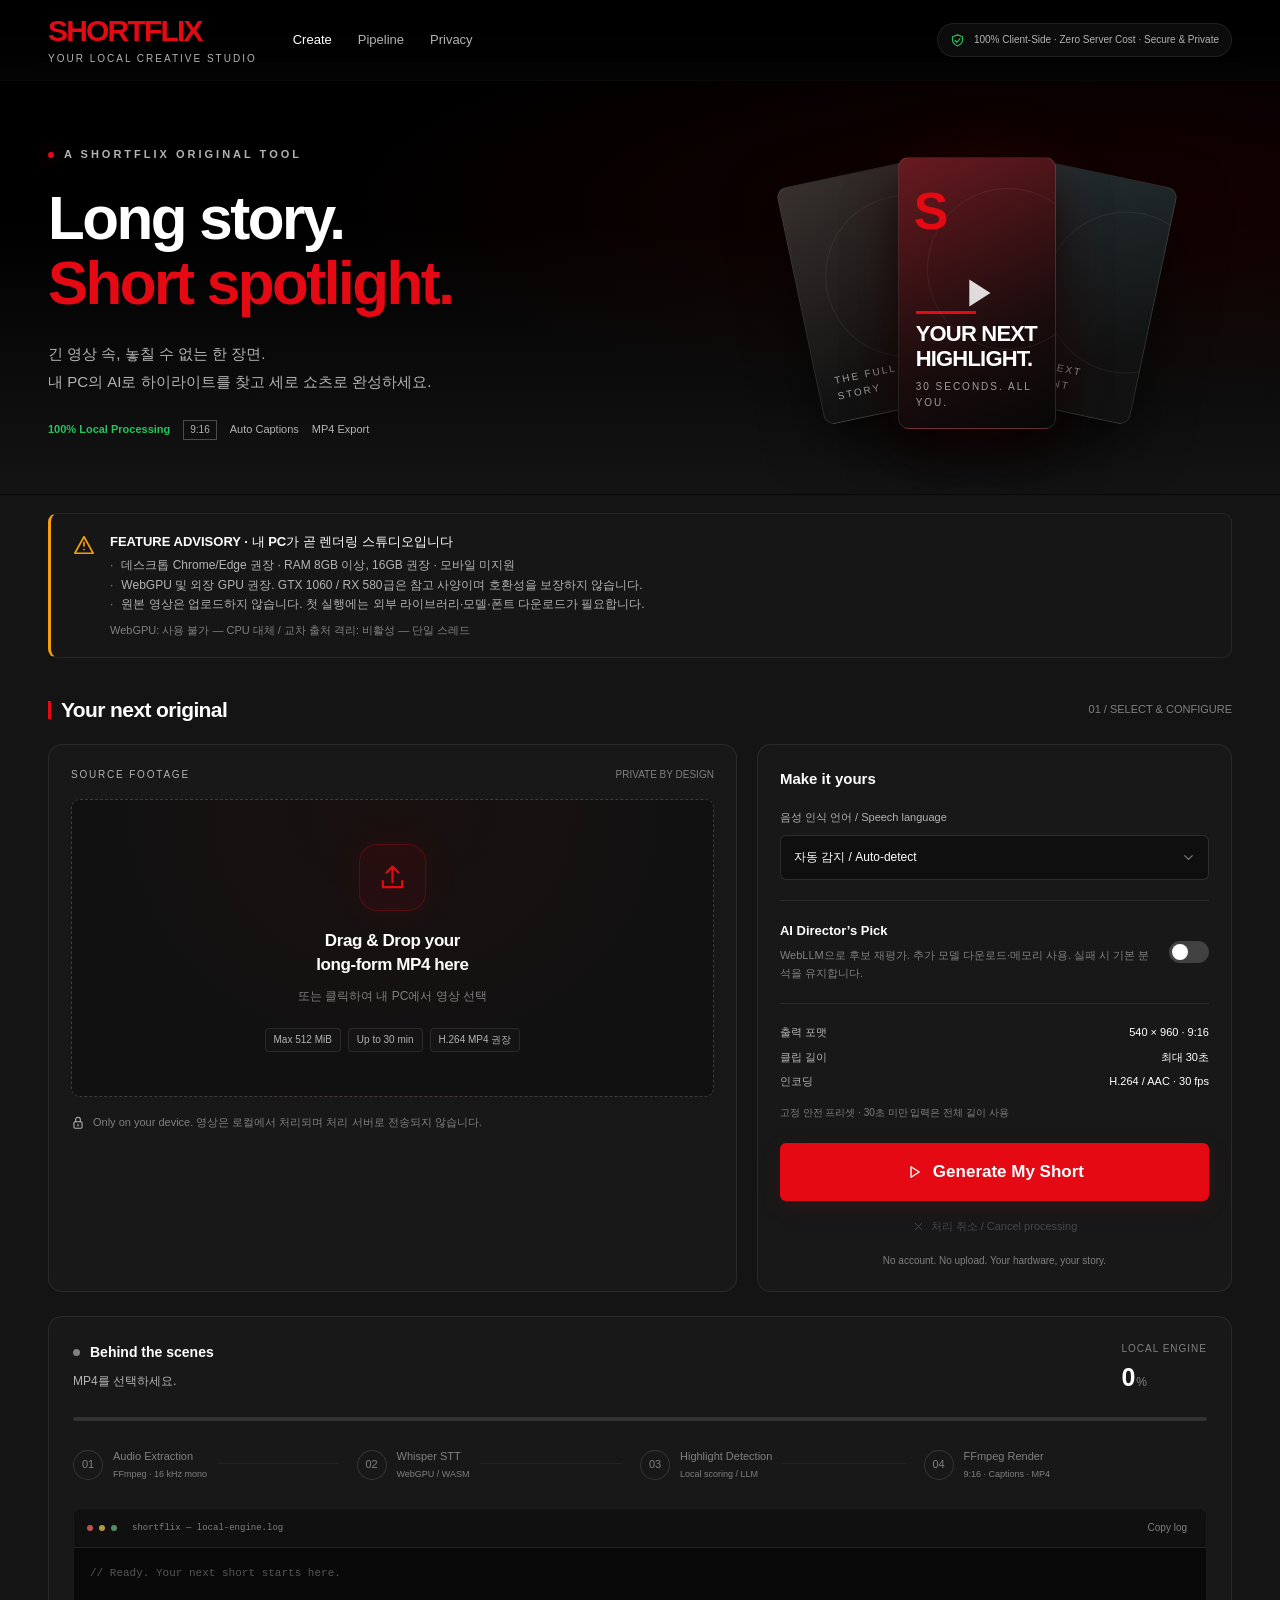
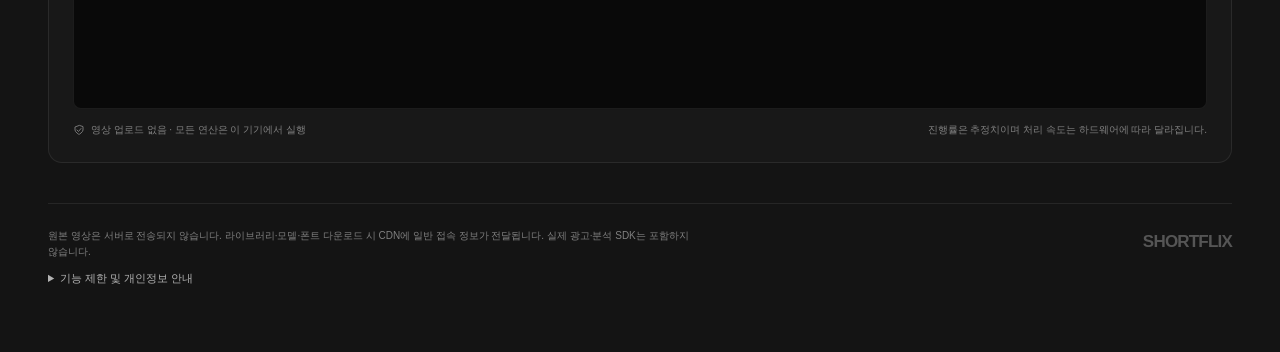
==== index.html @ ef882b81 "Add files via upload" ====
<!doctype html>
<html lang="ko"><head><meta charset="utf-8"><meta name="viewport" content="width=device-width,initial-scale=1"><meta name="theme-color" content="#000000"><meta name="description" content="내 PC에서 만드는 세로 AI 하이라이트. 로컬 음성 인식, 자동 자막, 9:16 MP4 출력."><title>SHORTFLIX — Your Local Creative Studio</title>
<style>/* SHORTFLIX cinematic presentation. No external CSS, fonts or image requests. */
:root{color-scheme:dark;--black:#000;--bg:#141414;--surface:#181818;--hover:#252525;--red:#e50914;--red-hover:#b80710;--text:#fff;--body:#e5e5e5;--muted:#b3b3b3;--quiet:#808080;--line:#ffffff14;--green:#22c55e;--amber:#f59e0b;--error:#ef4444;--radius:14px;font-family:Inter,"SF Pro Display",-apple-system,BlinkMacSystemFont,"Segoe UI",Roboto,sans-serif;font-synthesis:none}
*{box-sizing:border-box}html{scroll-behavior:smooth;scroll-padding-top:100px}body{margin:0;background:var(--bg);color:var(--body);line-height:1.6}button,input,select{font:inherit}button,a,label,input,select{-webkit-tap-highlight-color:transparent}button,a{touch-action:manipulation}a{color:inherit;text-decoration:none}button{cursor:pointer}button:disabled{cursor:not-allowed;opacity:.42}button:disabled:hover{transform:none;box-shadow:none}::selection{background:#e5091460;color:#fff}:focus-visible{outline:3px solid var(--red);outline-offset:5px}svg{width:22px;height:22px;flex-shrink:0;fill:none;stroke:currentColor;stroke-width:1.8;stroke-linecap:round;stroke-linejoin:round}.sr-only{position:absolute!important;width:1px;height:1px;padding:0;margin:-1px;overflow:hidden;clip:rect(0,0,0,0);white-space:nowrap;border:0}.hidden{display:none!important}
.shell{width:min(1440px,calc(100% - 96px));margin:auto}.topbar{position:sticky;top:0;z-index:20;background:linear-gradient(180deg,#000f,#000e 65%,#000b);border-bottom:1px solid #ffffff09;backdrop-filter:blur(18px)}.nav{min-height:80px;display:flex;align-items:center;gap:36px}.brand{font-size:30px;font-weight:950;letter-spacing:-1.8px;color:var(--red);line-height:1}.brand small{font-size:10px;color:var(--muted);letter-spacing:2px;display:block;margin-top:8px;font-weight:500}.navlinks{display:flex;gap:26px;font-size:13px;color:var(--muted)}.navlinks a:hover{color:#fff}.navlinks .active-link{color:#fff}.trust{margin-left:auto;display:flex;align-items:center;gap:9px;border:1px solid var(--line);border-radius:999px;padding:8px 12px;font-size:10px;color:var(--muted);background:#18181888}.trust svg{width:15px;height:15px;color:var(--green)}
.hero{position:relative;overflow:hidden;background:#000;isolation:isolate;border-bottom:1px solid #ffffff08}.hero::before{content:"";position:absolute;inset:0;z-index:-2;background:radial-gradient(ellipse at 85% 30%,#e5091419,transparent 50%),linear-gradient(0deg,#141414,#000 65%)}.hero-inner{padding-top:65px;padding-bottom:54px;display:grid;grid-template-columns:1.25fr 1fr;align-items:center;gap:35px}.eyebrow{font-size:11px;font-weight:750;letter-spacing:3px;text-transform:uppercase;color:var(--muted);display:flex;align-items:center;gap:10px}.live-dot{width:6px;height:6px;border-radius:50%;background:var(--red);box-shadow:0 0 15px #e5091480}.hero h1{font-size:clamp(42px,4.7vw,70px);letter-spacing:-2.5px;font-weight:900;line-height:1.08;color:#fff;margin:23px 0}.hero h1 span{color:var(--red)}.hero-copy{font-size:15px;max-width:520px;color:var(--muted);line-height:1.9}.hero-meta{display:flex;gap:13px;flex-wrap:wrap;align-items:center;margin-top:23px;font-size:11px;color:var(--muted)}.match{color:var(--green);font-weight:700}.meta-outline{border:1px solid #ffffff40;padding:1px 6px;font-size:10px}.hero-art{height:280px;position:relative;display:grid;place-items:center;pointer-events:none;user-select:none}.poster{width:140px;height:242px;border:1px solid #ffffff1a;border-radius:11px;background:linear-gradient(150deg,#353535,#171717 55%,#070707);position:absolute;box-shadow:0 20px 55px #0009;overflow:hidden;display:flex;align-items:flex-end;padding:17px;font-size:10px;color:#fff9;letter-spacing:2px}.poster::before{content:"";position:absolute;width:160px;height:160px;border:1px solid #ffffff10;border-radius:50%;left:28px;top:30px}.poster.left{transform:translateX(-108px) rotate(-12deg);background:linear-gradient(155deg,#37302e,#121212 75%)}.poster.right{transform:translateX(108px) rotate(12deg);background:linear-gradient(155deg,#232d30,#121212 75%)}.poster.center{width:158px;height:272px;z-index:1;background:linear-gradient(155deg,#681a20,#1b0c0d 65%,#070707);display:grid;align-content:end;gap:8px;box-shadow:0 0 70px #e5091418,0 30px 50px #000c}.poster.center .number{position:absolute;top:12px;left:15px;color:var(--red);font-size:52px;font-weight:900;letter-spacing:-4px}.poster.center strong{font-size:22px;line-height:1.1;letter-spacing:-.8px;color:white}.poster.center .bar{height:3px;width:60px;background:var(--red)}.poster-play{position:absolute;inset:0;display:grid;place-items:center}.poster-play svg{width:46px;height:46px;fill:#ffffffd9;stroke:none}
main{padding-bottom:64px}.advisory{margin:18px 0 35px;display:flex;align-items:flex-start;gap:15px;padding:18px 22px;border:1px solid var(--line);border-left:3px solid var(--amber);border-radius:9px;background:#181818c9}.advisory>svg{color:var(--amber);margin-top:2px}.advisory h2{font-size:13px;color:#fff;margin:0 0 4px}.advisory ul{padding:0;margin:0;list-style:none;font-size:12px;color:var(--muted)}.advisory li::before{content:"·";margin-right:8px;color:var(--quiet)}#capability{font-size:11px;margin:8px 0 0;color:var(--quiet)}.section-head{display:flex;justify-content:space-between;align-items:center;gap:15px;margin:30px 0 17px}.section-head h2{margin:0;color:#fff;font-size:21px;letter-spacing:-.6px}.section-head .meta{color:var(--quiet);font-size:11px}.red-rule{width:3px;height:18px;display:inline-block;background:var(--red);vertical-align:-2px;margin-right:10px}.workspace{display:grid;grid-template-columns:minmax(0,1.45fr) minmax(320px,1fr);gap:20px}.panel{background:var(--surface);border:1px solid var(--line);border-radius:var(--radius);min-width:0}.upload-panel{padding:22px}.panel-label{display:flex;justify-content:space-between;gap:10px;align-items:center;color:var(--muted);font-size:10px;letter-spacing:1.8px;text-transform:uppercase;margin-bottom:16px}.panel-label span:last-child{letter-spacing:0;color:var(--quiet)}.dropzone{position:relative;min-height:298px;border:1px dashed #ffffff30;border-radius:9px;display:flex;align-items:center;justify-content:center;flex-direction:column;text-align:center;gap:10px;padding:28px 20px;background:radial-gradient(ellipse at 50% 5%,#e509140b,transparent 70%),#111;transition:background .2s,border-color .2s,box-shadow .2s;overflow:hidden;cursor:pointer}.dropzone:hover,.dropzone.dragging{border-color:var(--red);background:#201214;box-shadow:inset 0 0 40px #e5091409}.dropzone:focus-within{outline:3px solid var(--red);outline-offset:4px}.dropzone.busy{opacity:.55;cursor:wait}.dropzone input{position:absolute;width:100%;height:100%;inset:0;opacity:0;cursor:pointer;z-index:2}.dropzone input:disabled{cursor:wait}.upload-icon{width:67px;height:67px;border-radius:18px;border:1px solid #e5091440;background:#e5091412;color:var(--red);display:grid;place-items:center;box-shadow:0 0 35px #e5091415;margin-bottom:8px}.upload-icon svg{width:29px;height:29px}.dropzone strong{font-size:17px;letter-spacing:-.4px;color:#fff;line-height:1.4;max-width:340px}.dropzone .help{font-size:12px;color:var(--quiet)}.chips{display:flex;justify-content:center;gap:7px;flex-wrap:wrap;margin-top:12px}.chip{font-size:10px;border:1px solid #ffffff16;color:var(--muted);background:#ffffff04;border-radius:4px;padding:4px 8px;line-height:1.4}.file-summary{display:flex;gap:12px;align-items:center;padding:15px 3px 0}.file-icon{width:33px;height:38px;background:#252525;display:grid;place-items:center;border-radius:5px;color:var(--muted)}.file-summary .file-name{color:#fff;font-size:12px;overflow-wrap:anywhere;word-break:break-word}.file-summary .file-size{font-size:10px;color:var(--quiet)}.file-summary .selected-tag{margin-left:auto;color:var(--green);font-size:10px;flex-shrink:0}.local-note{display:flex;gap:8px;font-size:11px;color:var(--quiet);align-items:flex-start;margin:17px 0 0}.local-note svg{width:14px;height:14px;margin-top:2px;color:var(--muted)}.settings{padding:22px;display:flex;flex-direction:column}.settings h3{font-size:15px;color:#fff;margin:0 0 18px}.field-label{font-size:11px;color:var(--muted);display:block;margin-bottom:8px}.select-wrap{position:relative}.select-wrap svg{position:absolute;right:13px;top:15px;width:15px;height:15px;pointer-events:none;color:var(--quiet)}select{appearance:none;background:#0f0f0f;color:#fff;border:1px solid #ffffff20;border-radius:6px;width:100%;padding:12px 36px 12px 13px;font-size:12px;outline-offset:2px}.divider{height:1px;background:var(--line);margin:20px 0}.toggle-row{display:flex;gap:16px;align-items:center;cursor:pointer}.toggle-copy{flex:1}.toggle-copy strong{display:block;font-size:13px;color:#fff;font-weight:600}.toggle-copy small{display:block;color:var(--quiet);font-size:11px;margin-top:4px;line-height:1.7}.switch{position:relative;flex-shrink:0;width:40px;height:22px}.switch input{position:absolute;inset:0;opacity:0;width:100%;height:100%;margin:0;z-index:1;cursor:pointer}.switch-track{display:block;width:40px;height:22px;border-radius:22px;background:#414141;transition:background .2s}.switch-track::after{content:"";width:16px;height:16px;border-radius:50%;position:absolute;left:3px;top:3px;background:#fff;transition:transform .2s}.switch input:checked+.switch-track{background:var(--red)}.switch input:checked+.switch-track::after{transform:translateX(18px)}.switch input:focus-visible+.switch-track{outline:3px solid var(--red);outline-offset:4px}.switch input:disabled+.switch-track{opacity:.4}.output-spec{display:flex;justify-content:space-between;gap:10px;font-size:11px;color:var(--muted);margin:0 0 7px}.output-spec strong{color:#fff;font-size:11px;font-weight:500}.fixed-note{font-size:10px;color:var(--quiet);margin-top:7px}.settings-actions{margin-top:auto;padding-top:22px}.btn{display:inline-flex;align-items:center;justify-content:center;gap:10px;border:1px solid transparent;border-radius:6px;padding:12px 19px;font-size:13px;font-weight:650;line-height:1.4;transition:background .2s,transform .2s,box-shadow .2s;color:#fff}.btn svg{width:18px;height:18px}.btn-primary{background:var(--red);box-shadow:0 6px 25px #e509141a}.btn-primary:hover:not(:disabled){background:var(--red-hover);box-shadow:0 8px 30px #e509142b;transform:translateY(-1px)}.btn-large{width:100%;font-size:17px;padding:16px 20px}.btn-secondary{background:#ffffff0b;border-color:#ffffff20}.btn-secondary:hover:not(:disabled){background:var(--hover)}.cancel-line{margin-top:10px;width:100%;background:transparent;border:0;color:var(--muted);font-size:11px;padding:7px;display:flex;align-items:center;justify-content:center;gap:6px}.cancel-line svg{width:13px;height:13px}.cancel-line:hover:not(:disabled){color:#fff}.cancel-line:disabled{opacity:.3}.privacy-mini{text-align:center;font-size:10px;color:var(--quiet);margin:11px 0 0}
.processing-panel{margin-top:24px;padding:24px}.status-top{display:flex;align-items:flex-start;justify-content:space-between;gap:20px}.status-header{display:flex;align-items:center;gap:10px}.status-beacon{width:7px;height:7px;border-radius:50%;background:var(--quiet)}.processing-panel.is-working .status-beacon{background:var(--red);animation:breathe 1.8s infinite}.processing-panel.is-success .status-beacon{background:var(--green)}.processing-panel.is-error .status-beacon{background:var(--error)}.status-header h2{font-size:14px;margin:0;color:white}.engine-label{font-size:10px;color:var(--quiet);letter-spacing:1px}.status-copy{font-size:12px;color:var(--muted);margin:8px 0 0;overflow-wrap:anywhere}.is-error .status-copy{color:#fca5a5}.is-success .status-copy{color:#86efac}.percentage{font-size:25px;letter-spacing:-1px;font-weight:700;color:#fff;font-variant-numeric:tabular-nums}.percentage small{font-size:12px;color:var(--quiet);font-weight:400;margin-left:2px}progress{appearance:none;-webkit-appearance:none;border:0;width:100%;height:4px;display:block;background:#333;border-radius:10px;overflow:hidden;margin:20px 0 27px;accent-color:var(--red)}progress::-webkit-progress-bar{background:#333}progress::-webkit-progress-value{background:var(--red);transition:width .35s}progress::-moz-progress-bar{background:var(--red)}.is-success progress::-webkit-progress-value{background:var(--green)}.is-success progress::-moz-progress-bar{background:var(--green)}.pipeline{list-style:none;padding:0;margin:0;display:grid;grid-template-columns:repeat(4,1fr);gap:0}.pipeline li{position:relative;display:flex;align-items:center;gap:10px;color:var(--quiet)}.pipeline li:not(:last-child)::after{content:"";position:absolute;left:46px;right:18px;height:1px;top:15px;background:#ffffff0c;z-index:0}.checkpoint{width:30px;height:30px;border-radius:50%;border:1px solid #ffffff20;display:grid;place-items:center;background:#181818;font-size:11px;flex-shrink:0;z-index:1;transition:all .2s}.step-copy{z-index:1;position:relative;background:#181818;padding-right:10px}.step-copy strong{display:block;font-size:11px;font-weight:500}.step-copy small{display:block;font-size:9px;margin-top:1px;color:var(--quiet)}.pipeline li.current{color:#fff}.pipeline li.current .checkpoint{border-color:var(--red);background:var(--red);box-shadow:0 0 18px #e5091440}.pipeline li.done .checkpoint{color:var(--red);border-color:#e5091470}.pipeline li.done .step-copy strong{color:var(--muted)}.terminal{margin-top:27px;border:1px solid var(--line);border-radius:8px;background:#090909;overflow:hidden}.terminal-bar{display:flex;align-items:center;gap:6px;padding:10px 13px;background:#101010;border-bottom:1px solid var(--line)}.terminal-bar i{width:6px;height:6px;border-radius:50%;background:#444}.terminal-bar i:first-child{background:#c35050}.terminal-bar i:nth-child(2){background:#b89848}.terminal-bar i:nth-child(3){background:#548c65}.terminal-bar span{font-size:9px;font-family:monospace;color:var(--quiet);margin-left:9px}.terminal-bar button{background:none;border:0;color:var(--quiet);font-size:10px;margin-left:auto}.terminal-bar button:hover{color:#fff}#log{height:160px;overflow:auto;white-space:pre-wrap;overflow-wrap:anywhere;margin:0;padding:15px 16px;color:#a3a3a3;font:11px/1.9 ui-monospace,SFMono-Regular,Consolas,monospace;scrollbar-width:thin;scrollbar-color:#333 #090909}#log:empty::before{content:"// Ready. Your next short starts here.";color:#555}.progress-foot{display:flex;gap:10px;justify-content:space-between;font-size:10px;color:var(--quiet);margin-top:13px}.progress-foot span:first-child{display:flex;gap:6px;align-items:center}.progress-foot svg{width:12px;height:12px}
.result-panel{margin-top:35px;animation:reveal .45s ease}.result-shell{display:grid;grid-template-columns:minmax(240px,390px) 1fr;gap:0;overflow:hidden}.player-stage{padding:26px;background:radial-gradient(ellipse at center,#2e1719,#070707 80%);display:grid;place-items:center;min-height:420px}.player-frame{aspect-ratio:9/16;height:min(500px,58vh);max-width:100%;border-radius:12px;background:#000;overflow:hidden;border:1px solid #ffffff25;box-shadow:0 20px 55px #000a}.player-frame video{height:100%;width:100%;display:block;object-fit:contain;background:#000}.result-info{padding:40px;display:flex;flex-direction:column;justify-content:center;align-items:flex-start}.ready-pill{display:inline-flex;gap:6px;align-items:center;font-size:10px;color:var(--green);border:1px solid #22c55e30;background:#22c55e0a;border-radius:4px;padding:5px 8px}.ready-pill svg{width:12px;height:12px}.result-info h3{font-size:35px;line-height:1.16;letter-spacing:-1.4px;margin:20px 0 15px;color:#fff}.result-info>p{font-size:12px;color:var(--muted);line-height:1.9}#selection{font-size:11px;color:var(--muted);border-top:1px solid var(--line);border-bottom:1px solid var(--line);padding:15px 0;width:100%;margin:16px 0}.result-chips{display:flex;gap:7px;flex-wrap:wrap}.result-actions{display:flex;gap:10px;flex-wrap:wrap;margin-top:20px}.srt-hint{font-size:10px!important;color:var(--quiet)!important;margin-top:12px}footer{border-top:1px solid var(--line);padding:24px 0 0;margin-top:40px;color:var(--quiet);font-size:10px;display:flex;gap:25px;justify-content:space-between;align-items:flex-start}footer p{margin:0;max-width:650px}footer details{max-width:650px;margin-top:10px}footer summary{cursor:pointer;color:var(--muted);font-size:11px}footer details p{margin:12px 0}.footer-brand{font-size:17px;color:#555;font-weight:850;letter-spacing:-.8px;white-space:nowrap}
#ad{width:min(650px,calc(100vw - 32px));padding:0;background:#141414;color:var(--body);border:1px solid #ffffff24;border-radius:14px;box-shadow:0 35px 110px #000b;max-height:calc(100dvh - 40px);overflow:auto}#ad::backdrop{background:#000d;backdrop-filter:blur(9px)}#ad[open]{animation:reveal .25s ease}.modal-head{padding:22px 26px 16px;display:flex;justify-content:space-between;gap:15px;align-items:center}.modal-kicker{font-size:9px;letter-spacing:1.8px;color:var(--quiet)}.skip{background:#ffffff0a;border:1px solid #ffffff25;border-radius:5px;color:#fff;font-size:11px;padding:8px 12px;display:flex;align-items:center;gap:6px}.skip:hover{background:#333}.skip svg{width:13px;height:13px}.sponsor-stage{margin:0 26px;height:205px;border:1px solid #ffffff14;border-radius:9px;position:relative;overflow:hidden;background:radial-gradient(ellipse at 90% 0%,#e5091426,transparent 65%),linear-gradient(135deg,#272727,#0b0b0b);padding:26px;display:flex;flex-direction:column;justify-content:flex-end}.sponsor-stage::after{content:"";position:absolute;width:220px;height:220px;right:-30px;top:-75px;border:1px solid #e5091430;transform:rotate(35deg);border-radius:25px;pointer-events:none}.sponsor-tag{position:absolute;top:18px;left:23px;font-size:8px;letter-spacing:1.4px;color:var(--muted);border:1px solid #ffffff25;padding:3px 6px}.sponsor-stage h3{font-size:28px;color:#fff;letter-spacing:-1px;line-height:1.2;margin:0 0 8px;z-index:1}.sponsor-stage p{font-size:11px;max-width:380px;margin:0;color:var(--muted);z-index:1}.modal-body{padding:22px 26px 26px}.modal-body h2{font-size:17px;color:#fff;margin:0 0 7px}#modalStatus{font-size:12px;color:var(--muted);overflow-wrap:anywhere}.countdown-row{display:flex;justify-content:space-between;gap:14px;font-size:10px;color:var(--quiet);margin-top:22px}.countdown-track{height:3px;background:#333;border-radius:3px;overflow:hidden;margin:8px 0 16px}.countdown-fill{height:100%;width:0;background:var(--red);transition:width .15s linear}.modal-info{font-size:10px;color:var(--quiet);line-height:1.8;margin:10px 0 19px}.modal-actions{display:flex;justify-content:space-between;align-items:center;gap:12px}.modal-actions span{font-size:10px;color:var(--quiet)}.modal-actions button{font-size:11px;padding:8px 12px}.toast{position:fixed;bottom:25px;left:50%;transform:translateX(-50%);background:#252525;border:1px solid #ffffff25;padding:12px 20px;border-radius:8px;max-width:90vw;font-size:12px;color:#fff;z-index:100;box-shadow:0 12px 30px #0008}.upload-warning{font-size:11px;color:var(--amber);min-height:0;margin:8px 0 0}.upload-warning:empty{display:none}
@keyframes breathe{50%{box-shadow:0 0 0 5px #e5091418}}@keyframes reveal{from{opacity:0;transform:translateY(10px)}to{opacity:1;transform:translateY(0)}}
@media(min-width:1600px){.hero-inner{padding-top:80px;padding-bottom:70px}.hero-art{height:310px}}
@media(max-width:1100px){.shell{width:calc(100% - 48px)}.trust{font-size:9px;padding:7px 9px}.nav{gap:25px}.hero h1{font-size:48px}.hero-art{transform:scale(.88)}.workspace{grid-template-columns:minmax(0,1.2fr) minmax(290px,1fr)}.step-copy small{display:none}.pipeline li:not(:last-child)::after{right:10px}.result-info{padding:28px}}
@media(max-width:800px){.shell{width:calc(100% - 36px)}.nav{min-height:70px}.brand{font-size:25px}.navlinks{display:none}.trust{max-width:235px;font-size:8px}.hero-inner{grid-template-columns:1fr .65fr;padding-top:40px;padding-bottom:35px;gap:0}.hero h1{font-size:40px;letter-spacing:-1.8px}.hero-art{transform:scale(.62);transform-origin:center;height:235px}.hero-copy{font-size:12px}.workspace{grid-template-columns:1fr}.dropzone{min-height:245px}.settings-actions{padding-top:15px}.settings{padding:22px}.pipeline li{flex-direction:column;align-items:flex-start;gap:8px}.pipeline li:not(:last-child)::after{left:40px;right:8px}.step-copy{padding-right:4px}.step-copy strong{font-size:10px}.result-shell{grid-template-columns:1fr 1.1fr}.player-stage{padding:20px;min-height:300px}.player-frame{height:auto;width:100%}.result-info h3{font-size:27px}.result-actions{flex-direction:column;width:100%}.result-actions .btn{width:100%}.section-head .meta{font-size:9px}}
@media(max-width:560px){.trust{display:none}.hero-inner{display:block;padding-top:36px}.hero h1{font-size:43px}.hero-art{display:none}.hero-copy{max-width:380px}.advisory{padding:15px;margin-bottom:24px}.advisory ul{font-size:11px}.section-head h2{font-size:18px}.section-head .meta{display:none}.processing-panel{padding:18px}.pipeline{gap:6px}.step-copy strong{font-size:9px}.checkpoint{width:27px;height:27px}.pipeline li:not(:last-child)::after{top:13px;left:32px}.progress-foot{flex-direction:column;gap:4px}.result-shell{grid-template-columns:1fr}.player-stage{padding:24px}.player-frame{height:min(500px,65vh);width:auto;max-width:100%}.result-info{padding:25px}.result-info h3{font-size:30px}footer{flex-direction:column;gap:15px}.modal-head{padding:17px}.sponsor-stage{margin:0 17px;padding:22px;height:185px}.sponsor-stage h3{font-size:23px}.modal-body{padding:20px 17px}.modal-actions{align-items:flex-start}.modal-actions span{max-width:180px}}
@media(prefers-reduced-motion:reduce){html{scroll-behavior:auto}*,*::before,*::after{animation:none!important;transition:none!important}}
</style></head><body><a class="sr-only" href="#studio">Skip to studio</a>
<header class="topbar"><div class="shell nav"><a class="brand" href="#" aria-label="SHORTFLIX 홈">SHORTFLIX<small>YOUR LOCAL CREATIVE STUDIO</small></a><nav class="navlinks" aria-label="주 메뉴"><a class="active-link" href="#studio">Create</a><a href="#processing">Pipeline</a><a href="#privacy">Privacy</a></nav><div class="trust"><svg viewBox="0 0 24 24" aria-hidden="true"><path d="M12 3 4 6v6c0 4 8 9 8 9s8-5 8-9V6z"/><path d="m8 12 3 3 5-6"/></svg><span>100% Client-Side · Zero Server Cost · Secure &amp; Private</span></div></div></header>
<div class="hero"><div class="shell hero-inner"><div><div class="eyebrow"><span class="live-dot"></span> A SHORTFLIX ORIGINAL TOOL</div><h1>Long story.<br><span>Short spotlight.</span></h1><p class="hero-copy">긴 영상 속, 놓칠 수 없는 한 장면.<br>내 PC의 AI로 하이라이트를 찾고 세로 쇼츠로 완성하세요.</p><div class="hero-meta"><span class="match">100% Local Processing</span><span class="meta-outline">9:16</span><span>Auto Captions</span><span>MP4 Export</span></div></div><div class="hero-art" aria-hidden="true"><div class="poster left">THE FULL STORY</div><div class="poster right">THE NEXT MOMENT</div><div class="poster center"><span class="number">S</span><div class="poster-play"><svg viewBox="0 0 24 24" aria-hidden="true"><path d="m8 5 11 7-11 7z"/></svg></div><div class="bar"></div><strong>YOUR NEXT<br>HIGHLIGHT.</strong><span>30 SECONDS. ALL YOU.</span></div></div></div></div>
<main class="shell"><aside class="advisory" aria-labelledby="advisoryTitle"><svg viewBox="0 0 24 24" aria-hidden="true"><path d="m12 3 10 18H2zM12 9v4m0 4h.01"/></svg><div><h2 id="advisoryTitle">FEATURE ADVISORY · 내 PC가 곧 렌더링 스튜디오입니다</h2><ul><li>데스크톱 Chrome/Edge 권장 · RAM 8GB 이상, 16GB 권장 · 모바일 미지원</li><li>WebGPU 및 외장 GPU 권장. GTX 1060 / RX 580급은 참고 사양이며 호환성을 보장하지 않습니다.</li><li>원본 영상은 업로드하지 않습니다. 첫 실행에는 외부 라이브러리·모델·폰트 다운로드가 필요합니다.</li></ul><p id="capability">브라우저 기능 확인 중…</p></div></aside>
<section id="studio" aria-labelledby="studioTitle"><div class="section-head"><h2 id="studioTitle"><span class="red-rule"></span>Your next original</h2><span class="meta">01 / SELECT &amp; CONFIGURE</span></div><div class="workspace"><div class="panel upload-panel"><div class="panel-label"><span>Source footage</span><span>PRIVATE BY DESIGN</span></div><label class="dropzone" id="dropzone"><input id="file" type="file" accept=".mp4,video/mp4" aria-label="MP4 영상 선택" aria-describedby="uploadSpecs"><span class="upload-icon"><svg viewBox="0 0 24 24" aria-hidden="true"><path d="M12 16V3m-5 5 5-5 5 5M4 15v5h16v-5"/></svg></span><strong>Drag &amp; Drop your<br>long-form MP4 here</strong><span class="help">또는 클릭하여 내 PC에서 영상 선택</span><span class="chips" id="uploadSpecs"><span class="chip">Max 512 MiB</span><span class="chip">Up to 30 min</span><span class="chip">H.264 MP4 권장</span></span></label><div id="fileSummary" class="file-summary hidden"><span class="file-icon"><svg viewBox="0 0 24 24" aria-hidden="true"><path d="M14 2H5v20h14V7zM14 2v6h5M8 13h8m-8 4h5"/></svg></span><div><div id="fileName" class="file-name"></div><div id="fileSize" class="file-size"></div></div><span class="selected-tag">SELECTED</span></div><p class="upload-warning" id="uploadWarning" role="status"></p><p class="local-note"><svg viewBox="0 0 24 24" aria-hidden="true"><rect x="5" y="10" width="14" height="11" rx="2"/><path d="M8 10V6a4 4 0 0 1 8 0v4M12 14v3"/></svg><span>Only on your device. 영상은 로컬에서 처리되며 처리 서버로 전송되지 않습니다.</span></p></div>
<aside class="panel settings" aria-labelledby="settingsTitle"><h3 id="settingsTitle">Make it yours</h3><label class="field-label" for="language">음성 인식 언어 / Speech language</label><div class="select-wrap"><select id="language"><option value="">자동 감지 / Auto-detect</option><option value="korean">한국어 / Korean</option><option value="english">영어 / English</option><option value="japanese">일본어 / Japanese</option><option value="chinese">중국어 / Chinese</option></select><svg viewBox="0 0 24 24" aria-hidden="true"><path d="m6 9 6 6 6-6"/></svg></div><div class="divider"></div><label class="toggle-row" for="useLLM"><span class="toggle-copy"><strong>AI Director’s Pick</strong><small>WebLLM으로 후보 재평가. 추가 모델 다운로드·메모리 사용. 실패 시 기본 분석을 유지합니다.</small></span><span class="switch"><input id="useLLM" type="checkbox"><span class="switch-track"></span></span></label><div class="divider"></div><div class="output-spec"><span>출력 포맷</span><strong>540 × 960 · 9:16</strong></div><div class="output-spec"><span>클립 길이</span><strong>최대 30초</strong></div><div class="output-spec"><span>인코딩</span><strong>H.264 / AAC · 30 fps</strong></div><div class="fixed-note">고정 안전 프리셋 · 30초 미만 입력은 전체 길이 사용</div><div class="settings-actions"><button id="generate" class="btn btn-primary btn-large" disabled><svg viewBox="0 0 24 24" aria-hidden="true"><path d="m8 5 11 7-11 7z"/></svg>Generate My Short</button><button id="cancel" class="cancel-line" disabled><svg viewBox="0 0 24 24" aria-hidden="true"><path d="m6 6 12 12M6 18 18 6"/></svg>처리 취소 / Cancel processing</button><p class="privacy-mini">No account. No upload. Your hardware, your story.</p></div></aside></div></section>
<section id="processing" class="panel processing-panel" aria-labelledby="pipelineTitle"><div class="status-top"><div><div class="status-header"><span class="status-beacon" aria-hidden="true"></span><h2 id="pipelineTitle">Behind the scenes</h2></div><p id="status" class="status-copy" role="status" aria-live="polite">준비 중</p></div><div><div class="engine-label" id="engineState">LOCAL ENGINE</div><div class="percentage"><span id="progressNumber">0</span><small>%</small></div></div></div><progress id="progress" value="0" max="100" aria-label="전체 처리 진행률"></progress><ol class="pipeline" aria-label="영상 처리 단계"><li data-step="0"><span class="checkpoint">01</span><span class="step-copy"><strong>Audio Extraction</strong><small>FFmpeg · 16 kHz mono</small></span></li><li data-step="1"><span class="checkpoint">02</span><span class="step-copy"><strong>Whisper STT</strong><small>WebGPU / WASM</small></span></li><li data-step="2"><span class="checkpoint">03</span><span class="step-copy"><strong>Highlight Detection</strong><small>Local scoring / LLM</small></span></li><li data-step="3"><span class="checkpoint">04</span><span class="step-copy"><strong>FFmpeg Render</strong><small>9:16 · Captions · MP4</small></span></li></ol><div class="terminal"><div class="terminal-bar"><i></i><i></i><i></i><span>shortflix — local-engine.log</span><button id="copyLog" type="button" aria-label="처리 로그 복사">Copy log</button></div><pre id="log" tabindex="0" aria-label="로컬 처리 로그"></pre></div><div class="progress-foot"><span><svg viewBox="0 0 24 24" aria-hidden="true"><path d="M12 3 4 6v6c0 4 8 9 8 9s8-5 8-9V6z"/><path d="m8 12 3 3 5-6"/></svg>영상 업로드 없음 · 모든 연산은 이 기기에서 실행</span><span>진행률은 추정치이며 처리 속도는 하드웨어에 따라 달라집니다.</span></div></section>
<section id="result" class="result-panel hidden" aria-labelledby="resultTitle"><div class="section-head"><h2 id="resultTitle"><span class="red-rule"></span>Now premiering</h2><span class="meta">YOUR SHORT. READY TO GO.</span></div><div class="panel result-shell"><div class="player-stage"><div class="player-frame"><video id="preview" controls playsinline preload="metadata" aria-label="생성된 세로 쇼츠 미리보기"></video></div></div><div class="result-info"><span class="ready-pill"><svg viewBox="0 0 24 24" aria-hidden="true"><path d="m5 12 4 4L19 6"/></svg>EXPORT COMPLETE</span><h3>Your story.<br>In the spotlight.</h3><div class="result-chips"><span class="chip">9:16 VERTICAL</span><span class="chip">H.264 MP4</span><span class="chip">LOCAL EXPORT</span></div><p id="selection"></p><p id="captionNote"></p><div class="result-actions"><a id="download" class="btn btn-primary" download="shortflix.mp4"><svg viewBox="0 0 24 24" aria-hidden="true"><path d="M12 3v12m-5-5 5 5 5-5M4 16v5h16v-5"/></svg>Download MP4 Clip</a><button id="downloadSrt" class="btn btn-secondary" disabled><svg viewBox="0 0 24 24" aria-hidden="true"><path d="M14 2H5v20h14V7zM14 2v6h5M8 13h8m-8 4h5"/></svg>Download SRT</button></div><p id="srtHint" class="srt-hint">인식된 자막이 있으면 SRT 파일을 함께 받을 수 있습니다.</p></div></div></section>
<footer id="privacy"><div><p>원본 영상은 서버로 전송되지 않습니다. 라이브러리·모델·폰트 다운로드 시 CDN에 일반 접속 정보가 전달됩니다. 실제 광고·분석 SDK는 포함하지 않습니다.</p><details><summary>기능 제한 및 개인정보 안내</summary><p>중앙 크롭 방식으로 가장자리 인물이 잘릴 수 있습니다. 자막은 구간 기반 근사 타이밍이며 게시 전 검토가 필요합니다. 음성 인식 실패 시 음량 기반으로 분석하고 자막 없이 출력할 수 있습니다. 오디오 트랙이 없는 영상은 추출 단계에서 실패합니다. 하드웨어·코덱 호환성과 바이럴 성과는 보장하지 않습니다.</p><p>최대 입력: 512 MiB · 30분 · 3840×2160 상당 픽셀 수. 마운트 미지원 시 메모리 복사 대체 입력은 192 MiB 이하로 제한됩니다.</p><p>브라우저 모델 캐시는 사이트 데이터에서 제거할 수 있습니다. 첫 실행 및 캐시 누락 시 인터넷 연결이 필요합니다. SHORTFLIX는 독립적인 UI 데모이며 Netflix와 관련이 없습니다.</p></details></div><span class="footer-brand">SHORTFLIX</span></footer>
</main>
<dialog id="ad" aria-labelledby="adtitle" aria-describedby="adExplanation"><div class="modal-head"><span class="modal-kicker">ADVERTISEMENT SIMULATION / SPONSORED BREAK</span><button id="closeAd" class="skip" aria-label="광고 시뮬레이션 닫기, 처리 계속">Close / Skip <svg viewBox="0 0 24 24" aria-hidden="true"><path d="m6 6 12 12M6 18 18 6"/></svg></button></div><div class="sponsor-stage"><span class="sponsor-tag">FICTIONAL SHOWCASE · NO REAL ADVERTISER</span><h3 id="sponsorTitle">Big stories.<br>Small screen.</h3><p id="sponsorCopy">나만의 장면을 발견하세요. 실제 광고나 외부 스폰서 연결이 없는 데모 카드입니다.</p></div><div class="modal-body"><h2 id="adtitle">Your next highlight is in production.</h2><p id="modalStatus">준비 중…</p><div class="countdown-row"><span>쇼케이스 애니메이션 · 변환 진행률과 무관</span><span id="countdownLabel">12s</span></div><div class="countdown-track" role="progressbar" aria-label="광고 시뮬레이션 애니메이션" aria-valuemin="0" aria-valuemax="12" aria-valuenow="0" id="showcaseProgress"><div id="countdownFill" class="countdown-fill"></div></div><p id="adExplanation" class="modal-info">광고 시뮬레이션입니다. 광고 요청·추적·클릭 보상은 없습니다. 지금 닫아도 영상 처리는 계속되며, 카운트다운 완료를 기다릴 필요가 없습니다.</p><div class="modal-actions"><span>내 PC에서 계속 처리 중입니다.</span><button id="modalCancel" class="btn btn-secondary"><svg viewBox="0 0 24 24" aria-hidden="true"><path d="m6 6 12 12M6 18 18 6"/></svg>Cancel processing</button></div></div></dialog><div id="toast" class="toast hidden" role="status" aria-live="polite"></div>

<script type="module">
/* ===== ORIGINAL PROCESSING ENGINE — PRESERVED ===== */
// All application logic lives in this HTML. No package manager or bundler.
const $=id=>document.getElementById(id);
const BASE=new URL('./',location.href);
const local=path=>new URL(path,BASE).href;
const CONFIG={maxBytes:512*1024**2,maxSeconds:1800,maxPixels:3840*2160,
 font:'https://raw.githubusercontent.com/notofonts/noto-cjk/main/Sans/OTF/Korean/NotoSansCJKkr-Regular.otf'};
let active=null,outputURL=null,gpu=false;
function log(text){$('log').textContent=($('log').textContent+'\n'+new Date().toLocaleTimeString()+' '+text).split('\n').slice(-180).join('\n');$('log').scrollTop=$('log').scrollHeight;}
function status(text,n){$('status').textContent=text;$('modalStatus').textContent=text;if(n!=null)$('progress').value=n;}
function check(job){if(job.cancelled)throw new DOMException('취소됨','AbortError');}
// Every async operation can be rejected by cancellation; dead workers never block cleanup.
function bounded(job,promise,ms,label,stop=()=>{}){
 return new Promise((resolve,reject)=>{
  let done=false;
  const finish=(fn,v)=>{if(done)return;done=true;clearTimeout(timer);job.aborters.delete(abort);fn(v);};
  const abort=()=>{try{stop();}finally{finish(reject,new DOMException('취소됨','AbortError'));}};
  const timer=setTimeout(()=>{try{stop();}finally{finish(reject,Error(label+' 시간 초과'));}},ms);
  job.aborters.add(abort);promise.then(v=>finish(resolve,v),e=>finish(reject,e));if(job.cancelled)abort();
 });
}
async function fetchBytes(job,url){
 const controller=new AbortController(),abort=()=>controller.abort();job.aborters.add(abort);
 const timer=setTimeout(abort,180000);
 try{check(job);const r=await fetch(url,{mode:'cors',signal:controller.signal});if(!r.ok)throw Error('다운로드 HTTP '+r.status+': '+url);return new Uint8Array(await r.arrayBuffer());}
 finally{clearTimeout(timer);job.aborters.delete(abort);}
}
class FFBridge{
 constructor(job){
  this.job=job;this.worker=new Worker(local('assets/ffmpeg-worker.js'));this.pending=new Map();this.counter=0;
  this.worker.onmessage=({data:m})=>{
   if(m.event==='log'){job.tail.push(m.data);if(job.tail.length>45)job.tail.shift();return;}
   if(m.event==='progress'){if(job.rendering&&Number.isFinite(m.data))status('4단계: MP4 인코딩 중 (예상 진행률)',75+24*Math.max(0,Math.min(1,m.data)));return;}
   const p=this.pending.get(m.id);if(!p)return;this.pending.delete(m.id);m.error?p.reject(Error(m.error)):p.resolve(m.value);
  };
  this.worker.onerror=e=>this.die(Error(e.message||'FFmpeg 워커 오류'));
 }
 call(op,data={},transfer=[],ms=120000){
  check(this.job);
  if(!this.worker)return Promise.reject(Error('FFmpeg 워커가 종료되었습니다'));
  const id=++this.counter;
  const promise=new Promise((resolve,reject)=>{this.pending.set(id,{resolve,reject});try{this.worker.postMessage({id,op,data},transfer);}catch(e){this.pending.delete(id);reject(e);}});
  return bounded(this.job,promise,ms,'FFmpeg '+op,()=>this.die(Error('FFmpeg 작업 중단')));
 }
 die(error=Error('FFmpeg 종료')){this.worker?.terminate();this.worker=null;for(const p of this.pending.values())p.reject(error);this.pending.clear();}
}
async function loadFF(job){
 const modes=crossOriginIsolated&&typeof SharedArrayBuffer!=='undefined'?['mt','st']:['st'];let last;
 for(const mode of modes){
  check(job);const ff=new FFBridge(job);job.ff=ff;
  const base=`https://cdn.jsdelivr.net/npm/@ffmpeg/core${mode==='mt'?'-mt':''}@0.12.10/dist/umd`;
  try{
   log('FFmpeg 엔진 로딩: '+mode);
   const config={};
   for(const [key,name,type] of [['coreURL','ffmpeg-core.js','text/javascript'],['wasmURL','ffmpeg-core.wasm','application/wasm'],...(mode==='mt'?[['workerURL','ffmpeg-core.worker.js','text/javascript']]:[])]){
    const bytes=await fetchBytes(job,base+'/'+name);check(job);
    const url=URL.createObjectURL(new Blob([bytes],{type}));job.urls.push(url);config[key]=url;
   }
   await ff.call('load',config,[],180000);return ff;
  }catch(e){last=e;ff.die();check(job);log(mode+' 엔진 로딩 실패: '+e.message);}
 }
 throw last;
}
async function exec(job,args,ms=900000){
 const code=await job.ff.call('exec',{args,timeout:ms},[],ms+10000);check(job);
 if(code!==0)throw Error('FFmpeg 종료 코드 '+code+': '+job.tail.slice(-8).join(' | '));
}
async function ai(job,op,data,transfer=[],timeout=1800000){
 const worker=new Worker(local('assets/ai-worker.js'),{type:'module'});job.ai=worker;
 try{
  const promise=new Promise((resolve,reject)=>{
   worker.onerror=e=>reject(Error(e.message||'AI 워커 로딩/실행 오류'));
   worker.onmessage=({data:m})=>{
    if(m.event==='result')resolve(m.data);else if(m.event==='error')reject(Error(m.data));
    else if(m.event==='log')log(m.data);else if(m.event==='progress')status('2단계: 로컬 음성 인식 중',20+40*m.data);
   };
   worker.postMessage({id:1,op,data},transfer);
  });
  return await bounded(job,promise,timeout,'AI 처리',()=>worker.terminate());
 }finally{worker.terminate();if(job.ai===worker)job.ai=null;}
}
async function metadata(file,job){
 const v=document.createElement('video'),url=URL.createObjectURL(file);
 try{
  const p=new Promise((resolve,reject)=>{v.onloadedmetadata=resolve;v.onerror=()=>reject(Error('브라우저가 이 MP4 정보를 읽을 수 없습니다'));});
  v.preload='metadata';v.src=url;await bounded(job,p,30000,'영상 정보 읽기');
  return {duration:v.duration,width:v.videoWidth,height:v.videoHeight};
 }finally{v.removeAttribute('src');v.load();URL.revokeObjectURL(url);}
}
function decodeWav(bytes){
 const d=new DataView(bytes.buffer,bytes.byteOffset,bytes.byteLength);
 const tag=p=>String.fromCharCode(...bytes.subarray(p,p+4));
 if(bytes.length<44||tag(0)!=='RIFF'||tag(8)!=='WAVE')throw Error('올바르지 않은 WAV');
 let format,channels,rate,bits,data;
 for(let p=12;p+8<=bytes.length;){
  const size=d.getUint32(p+4,true),start=p+8;if(start+size>bytes.length)throw Error('잘린 WAV 데이터');
  if(tag(p)==='fmt '){if(size<16)throw Error('WAV 형식 오류');format=d.getUint16(start,true);channels=d.getUint16(start+2,true);rate=d.getUint32(start+4,true);bits=d.getUint16(start+14,true);}
  if(tag(p)==='data')data=[start,size];p=start+size+(size&1);
 }
 if(format!==1||channels!==1||rate!==16000||bits!==16||!data)throw Error('16kHz mono PCM16 WAV가 필요합니다');
 const audio=new Float32Array(Math.floor(data[1]/2));for(let i=0;i<audio.length;i++)audio[i]=d.getInt16(data[0]+i*2,true)/32768;return audio;
}
function rmsSeconds(audio){
 const out=[];for(let p=0;p<audio.length;p+=16000){let sum=0;const end=Math.min(audio.length,p+16000);for(let i=p;i<end;i++)sum+=audio[i]**2;out.push(Math.sqrt(sum/(end-p)));}return out;
}
function rank(transcript,rms,duration){
 const length=Math.min(30,duration),last=Math.max(0,duration-length),starts=new Set([0,last]);
 for(let t=0;t<=last;t+=3)starts.add(t);for(const c of transcript)starts.add(Math.max(0,Math.min(last,c.start-.25)));
 const hook=/why|secret|mistake|never|amazing|because|how|surpris|왜|비밀|실수|절대|놀라|하지만|이유|방법|진짜|중요|충격|秘密|なぜ|为什么/gi;
 const candidates=[...starts].map(start=>{
  const end=start+length,cues=transcript.filter(c=>c.start<end&&c.end>start),text=cues.map(c=>c.text).join(' '),energy=rms.slice(Math.floor(start),Math.ceil(end));
  return {start,end,text,energy:energy.reduce((a,b)=>a+b,0)/Math.max(1,energy.length),peak:Math.max(0,...energy),density:[...text.replace(/\s/g,'')].length/length,hooks:(text.match(hook)||[]).length,coverage:Math.min(1,cues.reduce((a,c)=>a+Math.max(0,Math.min(end,c.end)-Math.max(start,c.start)),0)/length)};
 });
 for(const key of ['energy','peak','density','hooks']){const max=Math.max(.00001,...candidates.map(c=>c[key]));for(const c of candidates)c[key+'N']=c[key]/max;}
 for(const c of candidates)c.score=.25*c.energyN+.15*c.peakN+.25*c.densityN+.25*c.hooksN+.1*c.coverage;
 return candidates.sort((a,b)=>b.score-a.score||a.start-b.start);
}
function stamp(seconds){
 let ms=Math.max(0,Math.round(seconds*1000));const h=Math.floor(ms/3600000);ms%=3600000;const m=Math.floor(ms/60000);ms%=60000;const s=Math.floor(ms/1000);ms%=1000;
 return `${String(h).padStart(2,'0')}:${String(m).padStart(2,'0')}:${String(s).padStart(2,'0')},${String(ms).padStart(3,'0')}`;
}
function makeSrt(transcript,start,end){
 const cues=[];
 for(const c of transcript){
  const a=Math.max(start,c.start)-start,b=Math.min(end,c.end)-start;
  const text=c.text.replace(/[<>\\{}\x00-\x1f]/g,' ').replace(/\s+/g,' ').trim();if(!text||b<=a)continue;
  const chars=Array.from(text),parts=[];while(chars.length)parts.push(chars.splice(0,36).join(''));
  for(let i=0;i<parts.length;i++){const x=a+(b-a)*i/parts.length,y=a+(b-a)*(i+1)/parts.length;if(Math.round(y*1000)>Math.round(x*1000))cues.push({start:x,end:y,text:parts[i]});}
 }
 return cues.sort((a,b)=>a.start-b.start).map((c,i)=>`${i+1}\n${stamp(c.start)} --> ${stamp(c.end)}\n${c.text}\n`).join('\n');
}
function cleanup(job){job.ai?.terminate();job.ff?.die();for(const url of job.urls)URL.revokeObjectURL(url);job.urls=[];}
function clearOutput(){if(outputURL){$('preview').removeAttribute('src');$('preview').load();URL.revokeObjectURL(outputURL);outputURL=null;}$('download').removeAttribute('href');$('result').classList.add('hidden');}
$('closeAd').onclick=()=>$('ad').close();
$('cancel').onclick=$('modalCancel').onclick=()=>{
 if(!active)return;active.cancelled=true;for(const abort of [...active.aborters])abort();active.ai?.terminate();active.ff?.die();status('취소 중…');
};
$('generate').onclick=async()=>{
 if(active)return;const file=$('file').files[0];
 if(!file){status('MP4 파일을 선택하세요.');return;}
 if(!/\.mp4$/i.test(file.name)){status('MP4 파일만 지원합니다.');return;}
 if(file.size>CONFIG.maxBytes){status('512MiB를 초과합니다. 영상을 먼저 잘라주세요.');return;}
 const job={cancelled:false,aborters:new Set(),urls:[],tail:[],ff:null,ai:null,rendering:false};active=job;
 const language=$('language').value,wantLLM=$('useLLM').checked;
 for(const id of ['generate','file','language','useLLM'])$(id).disabled=true;$('cancel').disabled=false;
 clearOutput();$('log').textContent='';$('ad').showModal();
 try{
  status('영상 확인 중…',0);const info=await metadata(file,job);
  if(!Number.isFinite(info.duration)||info.duration<1||info.duration>CONFIG.maxSeconds)throw Error('1초 이상 30분 이하 영상만 지원합니다.');
  if(!info.width||!info.height||info.width*info.height>CONFIG.maxPixels)throw Error('지원 해상도(4K 상당 픽셀 수)를 초과합니다.');
  const ff=await loadFF(job);let input='/input/source.mp4';
  try{await ff.call('mount',{file:new File([file],'source.mp4',{type:'video/mp4'})});}
  catch(e){
   check(job);log('WORKERFS 사용 불가: 작은 파일에 한해 메모리 복사로 전환');
   if(file.size>192*1024**2)throw Error('이 엔진은 큰 파일을 마운트할 수 없습니다. 192MiB 이하로 잘라주세요.');
   input='source.mp4';const bytes=new Uint8Array(await file.arrayBuffer());await ff.call('write',{path:input,bytes},[bytes.buffer]);
  }
  status('1단계: 오디오 추출 중',5);log('오디오를 16kHz mono PCM16 WAV로 추출합니다.');
  await exec(job,['-i',input,'-map','0:a:0','-vn','-ac','1','-ar','16000','-c:a','pcm_s16le','audio.wav']);
  let wav=await ff.call('read',{path:'audio.wav'});let audio=decodeWav(wav);wav=null;await ff.call('unlink',{path:'audio.wav'});
  const rms=rmsSeconds(audio);let transcript=[];
  status('2단계: 음성 인식 모델 준비 중',20);
  try{transcript=await ai(job,'transcribe',{audio,language,gpu},[audio.buffer]);audio=null;log('자막 구간 '+transcript.length+'개 인식 완료');}
  catch(e){check(job);audio=null;log('STT 실패: '+e.message+' — 음량 기반 분석으로 전환. 자막은 생성하지 않습니다.');}
  check(job);status('3단계: 하이라이트 후보 분석',62);
  const candidates=rank(transcript,rms,info.duration);let selected=candidates[0],method=transcript.length?'자막 + 음량 휴리스틱':'음량 전용 휴리스틱';
  if(wantLLM&&gpu&&transcript.length){
   const shortlist=[];for(const c of candidates){if(shortlist.every(x=>Math.abs(x.start-c.start)>=8))shortlist.push(c);if(shortlist.length===8)break;}
   try{const index=await ai(job,'rank',{candidates:shortlist},[],600000);selected=shortlist[index];method='로컬 LLM 후보 평가';}
   catch(e){check(job);log('LLM 실패: '+e.message+' — 휴리스틱 결과 유지');}
  }else if(wantLLM)log('WebGPU 또는 자막이 없어 LLM을 생략합니다.');
  const {start,end}=selected;log(`선택: ${start.toFixed(2)} ~ ${end.toFixed(2)}초 (${method})`);
  const srt=makeSrt(transcript,start,end);let captions=false;
  if(srt){
   try{
    log('한글 지원 자막 폰트 다운로드 중…');const bytes=await fetchBytes(job,CONFIG.font);
    if(bytes.length<1000||bytes.length>25*1024**2)throw Error('폰트 크기 확인 실패');
    await ff.call('mkdir',{path:'/fonts'});await ff.call('write',{path:'/fonts/NotoSansCJKkr-Regular.otf',bytes},[bytes.buffer]);
    const subtitle=new TextEncoder().encode(srt);await ff.call('write',{path:'captions.srt',bytes:subtitle},[subtitle.buffer]);captions=true;
   }catch(e){check(job);log('자막 준비 실패: '+e.message+' — 자막 없는 MP4로 진행');}
  }
  status('4단계: 세로 크롭 + 자막 + 인코딩',75);job.rendering=true;
  const crop='scale=540:960:force_original_aspect_ratio=increase:force_divisible_by=2,crop=540:960,setsar=1';
  const burn="subtitles=filename=captions.srt:fontsdir=/fonts:force_style='FontName=Noto Sans CJK KR,FontSize=20,PrimaryColour=&H00FFFFFF,OutlineColour=&H00000000,BorderStyle=1,Outline=2,Shadow=0,Alignment=2,MarginV=70'";
  const render=withCaptions=>exec(job,['-ss',start.toFixed(3),'-i',input,'-t',(end-start).toFixed(3),'-map','0:v:0','-map','0:a:0?','-sn','-dn','-vf',withCaptions?crop+','+burn:crop,'-r','30','-c:v','libx264','-preset','ultrafast','-crf','25','-pix_fmt','yuv420p','-c:a','aac','-b:a','128k','-ac','2','-movflags','+faststart','-map_metadata','-1','-y','output.mp4'],1800000);
  try{await render(captions);}
  catch(e){check(job);if(captions&&/subtitles|libass|fontconfig|fontsdir/i.test(e.message)){log('자막 필터 오류 — 자막 없이 재시도');captions=false;await render(false);}else throw e;}
  let bytes=await ff.call('read',{path:'output.mp4'});if(!bytes.length)throw Error('출력 파일이 비어 있습니다.');
  const blob=new Blob([bytes],{type:'video/mp4'});bytes=null;check(job);outputURL=URL.createObjectURL(blob);
  $('preview').src=outputURL;$('download').href=outputURL;$('selection').textContent=`${start.toFixed(2)} ~ ${end.toFixed(2)}초 · 540×960 · ${method}`;
  $('captionNote').textContent=captions?'자막 포함. 구간 기반 근사 타이밍이므로 게시 전에 검토하세요.':'자막 없음: STT, 폰트 또는 자막 렌더링을 사용할 수 없었습니다.';
  $('result').classList.remove('hidden');status('완료 — 미리보기와 다운로드 가능',100);
 }catch(e){status(job.cancelled?'취소되었습니다.':'실패: '+e.message,0);log($('status').textContent);}
 finally{cleanup(job);if($('ad').open)$('ad').close();active=null;for(const id of ['generate','file','language','useLLM'])$(id).disabled=false;$('cancel').disabled=true;}
};
(async()=>{
 if(location.protocol==='file:'){status('file:// 실행은 지원하지 않습니다. Cloudflare Pages에 업로드하세요.');return;}
 if(!isSecureContext){status('HTTPS가 필요합니다.');return;}
 const mobile=/Android|iPhone|iPad|iPod/i.test(navigator.userAgent)||(navigator.platform==='MacIntel'&&navigator.maxTouchPoints>1);
 if(mobile){status('모바일 미지원: 데스크톱 Chrome/Edge에서 실행하세요.');return;}
 if(typeof Worker==='undefined'||typeof WebAssembly==='undefined'){status('Web Worker / WebAssembly가 필요합니다.');return;}
 try{gpu=!!(navigator.gpu&&await navigator.gpu.requestAdapter());}catch{}
 $('capability').textContent=`WebGPU: ${gpu?'사용 가능':'사용 불가 — CPU 대체'} / 교차 출처 격리: ${crossOriginIsolated?'활성':'비활성 — 단일 스레드'}`;
 $('generate').disabled=false;status('MP4를 선택하세요.');
})();
window.addEventListener('beforeunload',()=>{if(active){active.ai?.terminate();active.ff?.die();}if(outputURL)URL.revokeObjectURL(outputURL);});

/* ===== END ORIGINAL ENGINE ===== */

/* ===== PRESENTATION-ONLY ADAPTERS =====
   The engine block above is preserved. No worker channel, timeout, FFmpeg argument,
   validation, model configuration or pipeline branch is changed here.
   The SRT binding observes makeSrt's existing return value and returns it unchanged.
*/
(()=>{
 let srtText='',toastTimer=null,showcaseTimer=null,showcaseStart=0;
 const downloadURLs=new Set();
 const steps=[...document.querySelectorAll('[data-step]')];
 function notify(message){
  clearTimeout(toastTimer);$('toast').textContent=message;$('toast').classList.remove('hidden');
  toastTimer=setTimeout(()=>$('toast').classList.add('hidden'),3500);
 }
 function syncSrt(){
  const available=Boolean(srtText)&&!$('result').classList.contains('hidden');
  $('downloadSrt').disabled=!available;
  $('srtHint').textContent=available?'SRT는 선택된 클립 기준 타임스탬프입니다. 게시 전에 내용과 싱크를 확인하세요.':'다운로드 가능한 자막이 없습니다. 음성 인식 결과가 있을 때 활성화됩니다.';
 }
 // Minimal DOM-binding hook: copy the generated text; never regenerate subtitles,
 // mutate transcript arguments, insert an await, or change the engine's return value.
 const originalMakeSrt=makeSrt;
 makeSrt=function(...args){
  const text=Reflect.apply(originalMakeSrt,this,args);
  try{srtText=typeof text==='string'?text:'';syncSrt();}catch{/* UI must never reject the core pipeline. */}
  return text;
 };
 $('downloadSrt').addEventListener('click',()=>{
  if(!srtText||$('result').classList.contains('hidden'))return;
  const url=URL.createObjectURL(new Blob([srtText],{type:'application/x-subrip;charset=utf-8'}));
  downloadURLs.add(url);
  const a=document.createElement('a');a.href=url;a.download='shortflix.srt';document.body.append(a);a.click();a.remove();
  setTimeout(()=>{URL.revokeObjectURL(url);downloadURLs.delete(url);},30000);
 });
 $('generate').addEventListener('click',()=>{
  const file=$('file').files[0];
  if(!active&&file&&/\.mp4$/i.test(file.name)&&file.size<=CONFIG.maxBytes){srtText='';$('downloadSrt').disabled=true;}
 },{capture:true});
 function selectedFile(){
  const file=$('file').files[0];$('fileSummary').classList.toggle('hidden',!file);
  $('fileName').textContent=file?.name||'';
  $('fileSize').textContent=file?`${(file.size/1024**2).toFixed(1)} MiB · LOCAL SOURCE`:'';
  $('uploadWarning').textContent=!file?'':!/\.mp4$/i.test(file.name)?'MP4 파일만 지원합니다.':file.size>CONFIG.maxBytes?'512 MiB 제한을 초과합니다. 영상을 먼저 잘라주세요.':'';
 }
 $('file').addEventListener('change',selectedFile);
 const zone=$('dropzone');let dragDepth=0;
 // The real file input remains keyboard-accessible. Drag/drop only feeds that input.
 for(const type of ['dragenter','dragover','dragleave','drop'])zone.addEventListener(type,event=>{
  event.preventDefault();event.stopPropagation();
  if($('file').disabled){zone.classList.remove('dragging');return;}
  if(type==='dragenter'){dragDepth++;zone.classList.add('dragging');}
  if(type==='dragover'){if(event.dataTransfer)event.dataTransfer.dropEffect='copy';}
  if(type==='dragleave'){dragDepth=Math.max(0,dragDepth-1);if(!dragDepth)zone.classList.remove('dragging');}
  if(type==='drop'){
   dragDepth=0;zone.classList.remove('dragging');
   const files=event.dataTransfer?.files;if(!files?.length)return;
   if(files.length>1){notify('한 번에 MP4 파일 하나만 선택하세요.');return;}
   try{const transfer=new DataTransfer();transfer.items.add(files[0]);$('file').files=transfer.files;$('file').dispatchEvent(new Event('change',{bubbles:true}));}
   catch{notify('이 브라우저에서는 클릭하여 파일을 선택하세요.');}
  }
 });
 // Prevent accidental browser navigation when a file misses the drop-zone.
 window.addEventListener('dragover',e=>{if([...e.dataTransfer?.types||[]].includes('Files'))e.preventDefault();});
 window.addEventListener('drop',e=>{if([...e.dataTransfer?.types||[]].includes('Files'))e.preventDefault();});
 function refreshPipeline(){
  const number=Math.round(Math.max(0,Math.min(100,Number($('progress').value)||0)));
  $('progressNumber').textContent=number;
  const text=$('status').textContent||'',busy=Boolean(active),success=/^완료/.test(text),error=/^실패:/.test(text);
  $('processing').classList.toggle('is-working',busy&&!success&&!error);
  $('processing').classList.toggle('is-success',success);
  $('processing').classList.toggle('is-error',error);
  $('engineState').textContent=success?'EXPORT COMPLETE':error?'ACTION REQUIRED':busy?'ENGINE RUNNING':'LOCAL ENGINE';
  const stage=number>=75?3:number>=62?2:number>=20?1:number>=5?0:-1;
  for(let i=0;i<steps.length;i++){
   const done=success||(busy&&i<stage),current=busy&&!success&&!error&&i===stage;
   steps[i].classList.toggle('done',done);steps[i].classList.toggle('current',current);
   if(current)steps[i].setAttribute('aria-current','step');else steps[i].removeAttribute('aria-current');
   steps[i].querySelector('.checkpoint').textContent=done?'✓':String(i+1).padStart(2,'0');
  }
  zone.classList.toggle('busy',$('file').disabled);
 }
 const pipelineObserver=new MutationObserver(refreshPipeline);
 pipelineObserver.observe($('progress'),{attributes:true,attributeFilter:['value']});
 pipelineObserver.observe($('status'),{childList:true,subtree:true,characterData:true});
 pipelineObserver.observe($('file'),{attributes:true,attributeFilter:['disabled']});
 const resultObserver=new MutationObserver(()=>{
  syncSrt();if(!$('result').classList.contains('hidden'))$('result').scrollIntoView({behavior:matchMedia('(prefers-reduced-motion: reduce)').matches?'auto':'smooth',block:'start'});
 });
 resultObserver.observe($('result'),{attributes:true,attributeFilter:['class']});
 $('copyLog').addEventListener('click',async()=>{
  try{await navigator.clipboard.writeText($('log').textContent||'');notify('처리 로그를 복사했습니다.');}
  catch{notify('로그를 선택한 뒤 직접 복사하세요.');$('log').focus();}
 });
 const sponsors=[
  {title:'Big stories. Small screen.',copy:'나만의 장면을 발견하세요. 실제 광고나 외부 스폰서 연결이 없는 데모 카드입니다.'},
  {title:'Your hardware. Your spotlight.',copy:'영상은 내 PC에서 처리됩니다. 이 카드는 가상의 쇼케이스이며 광고 클릭을 요구하지 않습니다.'},
  {title:'Made local. Ready to share.',copy:'결과를 미리 보고 게시 전에 확인하세요. 언제든 Close / Skip으로 패널을 닫을 수 있습니다.'}
 ];
 function tickShowcase(){
  const elapsed=Math.min(12,(performance.now()-showcaseStart)/1000),remaining=Math.max(0,Math.ceil(12-elapsed));
  $('countdownFill').style.width=`${elapsed/12*100}%`;
  $('showcaseProgress').setAttribute('aria-valuenow',String(Math.floor(elapsed)));
  $('countdownLabel').textContent=remaining?remaining+'s':'쇼케이스 완료';
  const card=sponsors[Math.min(2,Math.floor(elapsed/4))];
  if($('sponsorTitle').textContent!==card.title){$('sponsorTitle').textContent=card.title;$('sponsorCopy').textContent=card.copy;}
  if(elapsed>=12){clearInterval(showcaseTimer);showcaseTimer=null;}
 }
 const adObserver=new MutationObserver(()=>{
  clearInterval(showcaseTimer);showcaseTimer=null;
  if($('ad').open){showcaseStart=performance.now();tickShowcase();showcaseTimer=setInterval(tickShowcase,120);}
 });
 adObserver.observe($('ad'),{attributes:true,attributeFilter:['open']});
 window.addEventListener('beforeunload',()=>{
  clearInterval(showcaseTimer);clearTimeout(toastTimer);for(const url of downloadURLs)URL.revokeObjectURL(url);
  pipelineObserver.disconnect();resultObserver.disconnect();adObserver.disconnect();
 });
 selectedFile();syncSrt();refreshPipeline();
})();

</script></body></html>
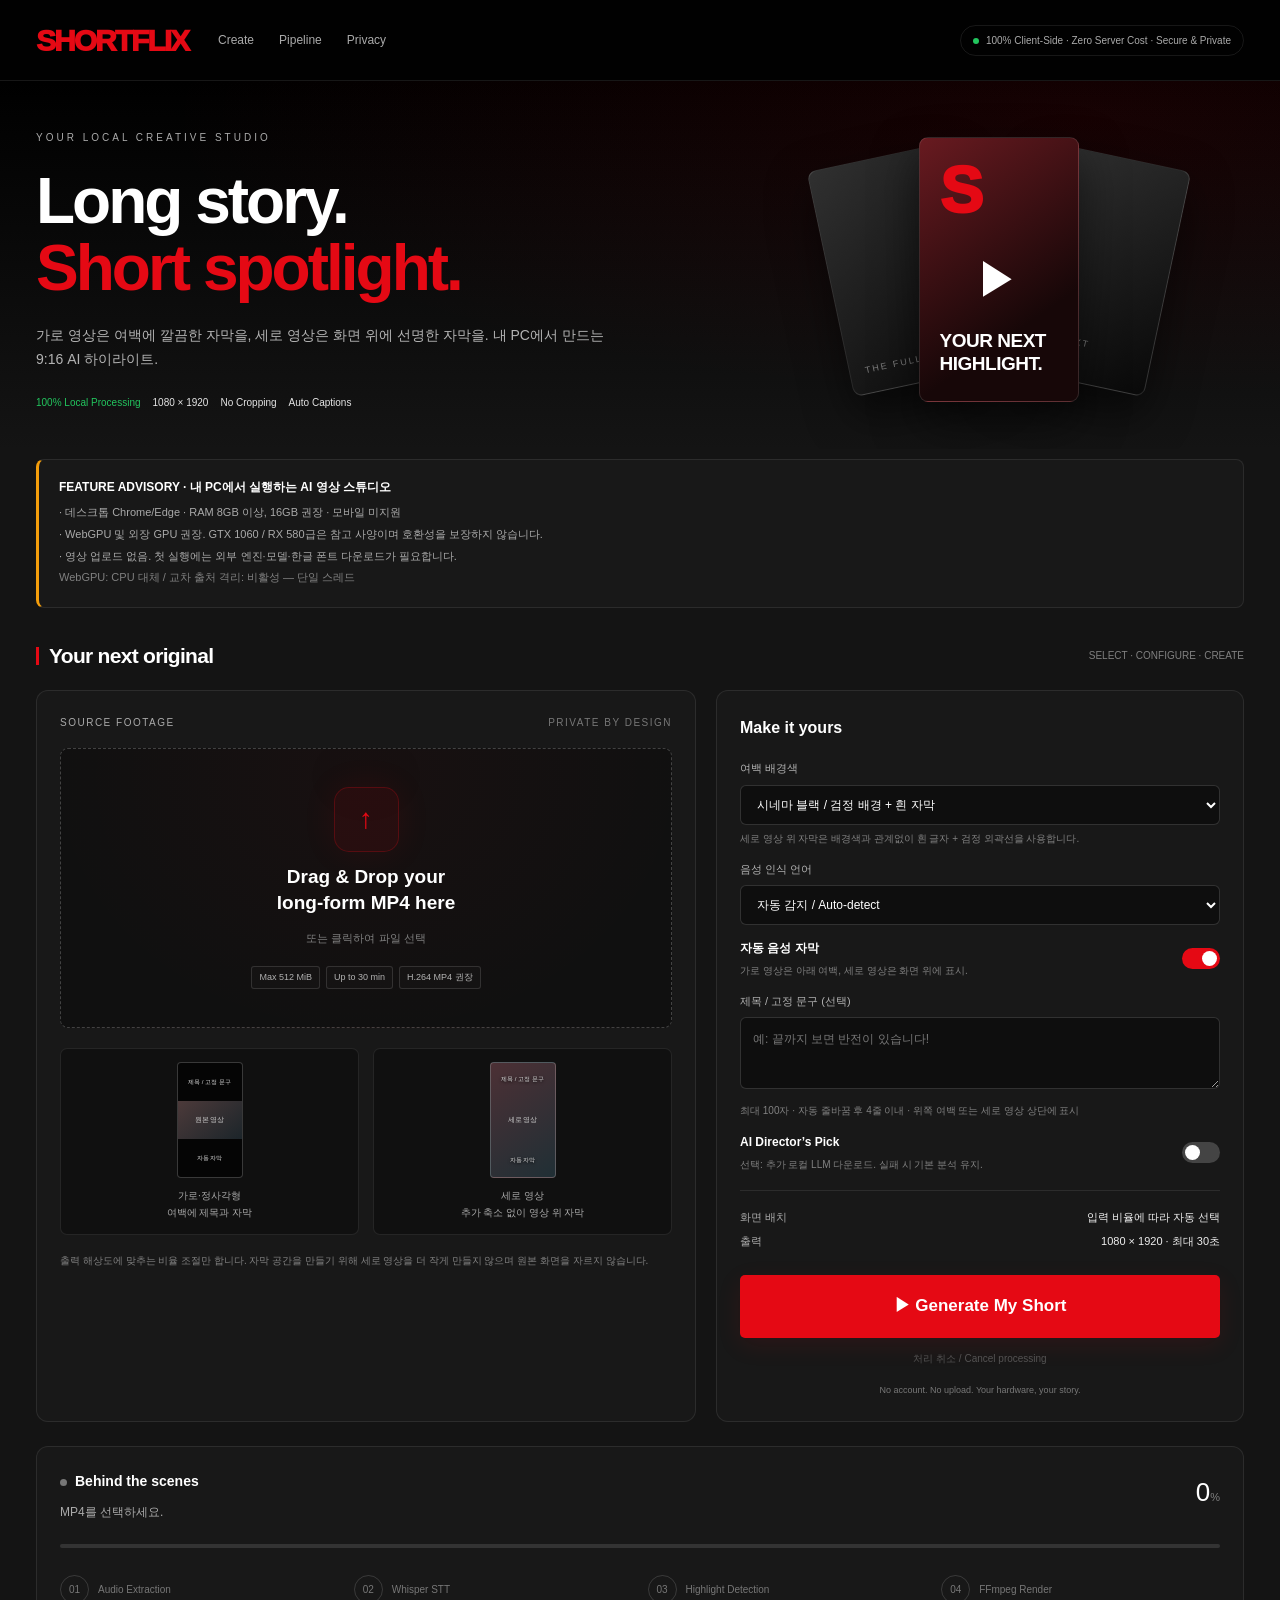
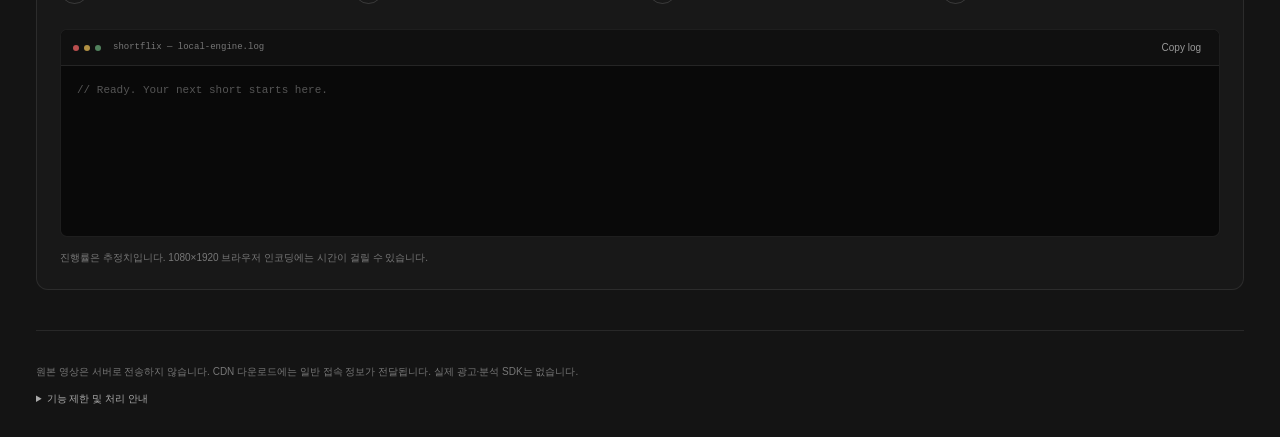
==== commit f8796a5b: "Add files via upload" ====
--- a/index.html
+++ b/index.html
@@ -1,76 +1,54 @@
-<!doctype html>
-<html lang="ko"><head><meta charset="utf-8"><meta name="viewport" content="width=device-width,initial-scale=1"><meta name="theme-color" content="#000000"><meta name="description" content="내 PC에서 만드는 세로 AI 하이라이트. 로컬 음성 인식, 자동 자막, 9:16 MP4 출력."><title>SHORTFLIX — Your Local Creative Studio</title>
-<style>/* SHORTFLIX cinematic presentation. No external CSS, fonts or image requests. */
-:root{color-scheme:dark;--black:#000;--bg:#141414;--surface:#181818;--hover:#252525;--red:#e50914;--red-hover:#b80710;--text:#fff;--body:#e5e5e5;--muted:#b3b3b3;--quiet:#808080;--line:#ffffff14;--green:#22c55e;--amber:#f59e0b;--error:#ef4444;--radius:14px;font-family:Inter,"SF Pro Display",-apple-system,BlinkMacSystemFont,"Segoe UI",Roboto,sans-serif;font-synthesis:none}
-*{box-sizing:border-box}html{scroll-behavior:smooth;scroll-padding-top:100px}body{margin:0;background:var(--bg);color:var(--body);line-height:1.6}button,input,select{font:inherit}button,a,label,input,select{-webkit-tap-highlight-color:transparent}button,a{touch-action:manipulation}a{color:inherit;text-decoration:none}button{cursor:pointer}button:disabled{cursor:not-allowed;opacity:.42}button:disabled:hover{transform:none;box-shadow:none}::selection{background:#e5091460;color:#fff}:focus-visible{outline:3px solid var(--red);outline-offset:5px}svg{width:22px;height:22px;flex-shrink:0;fill:none;stroke:currentColor;stroke-width:1.8;stroke-linecap:round;stroke-linejoin:round}.sr-only{position:absolute!important;width:1px;height:1px;padding:0;margin:-1px;overflow:hidden;clip:rect(0,0,0,0);white-space:nowrap;border:0}.hidden{display:none!important}
-.shell{width:min(1440px,calc(100% - 96px));margin:auto}.topbar{position:sticky;top:0;z-index:20;background:linear-gradient(180deg,#000f,#000e 65%,#000b);border-bottom:1px solid #ffffff09;backdrop-filter:blur(18px)}.nav{min-height:80px;display:flex;align-items:center;gap:36px}.brand{font-size:30px;font-weight:950;letter-spacing:-1.8px;color:var(--red);line-height:1}.brand small{font-size:10px;color:var(--muted);letter-spacing:2px;display:block;margin-top:8px;font-weight:500}.navlinks{display:flex;gap:26px;font-size:13px;color:var(--muted)}.navlinks a:hover{color:#fff}.navlinks .active-link{color:#fff}.trust{margin-left:auto;display:flex;align-items:center;gap:9px;border:1px solid var(--line);border-radius:999px;padding:8px 12px;font-size:10px;color:var(--muted);background:#18181888}.trust svg{width:15px;height:15px;color:var(--green)}
-.hero{position:relative;overflow:hidden;background:#000;isolation:isolate;border-bottom:1px solid #ffffff08}.hero::before{content:"";position:absolute;inset:0;z-index:-2;background:radial-gradient(ellipse at 85% 30%,#e5091419,transparent 50%),linear-gradient(0deg,#141414,#000 65%)}.hero-inner{padding-top:65px;padding-bottom:54px;display:grid;grid-template-columns:1.25fr 1fr;align-items:center;gap:35px}.eyebrow{font-size:11px;font-weight:750;letter-spacing:3px;text-transform:uppercase;color:var(--muted);display:flex;align-items:center;gap:10px}.live-dot{width:6px;height:6px;border-radius:50%;background:var(--red);box-shadow:0 0 15px #e5091480}.hero h1{font-size:clamp(42px,4.7vw,70px);letter-spacing:-2.5px;font-weight:900;line-height:1.08;color:#fff;margin:23px 0}.hero h1 span{color:var(--red)}.hero-copy{font-size:15px;max-width:520px;color:var(--muted);line-height:1.9}.hero-meta{display:flex;gap:13px;flex-wrap:wrap;align-items:center;margin-top:23px;font-size:11px;color:var(--muted)}.match{color:var(--green);font-weight:700}.meta-outline{border:1px solid #ffffff40;padding:1px 6px;font-size:10px}.hero-art{height:280px;position:relative;display:grid;place-items:center;pointer-events:none;user-select:none}.poster{width:140px;height:242px;border:1px solid #ffffff1a;border-radius:11px;background:linear-gradient(150deg,#353535,#171717 55%,#070707);position:absolute;box-shadow:0 20px 55px #0009;overflow:hidden;display:flex;align-items:flex-end;padding:17px;font-size:10px;color:#fff9;letter-spacing:2px}.poster::before{content:"";position:absolute;width:160px;height:160px;border:1px solid #ffffff10;border-radius:50%;left:28px;top:30px}.poster.left{transform:translateX(-108px) rotate(-12deg);background:linear-gradient(155deg,#37302e,#121212 75%)}.poster.right{transform:translateX(108px) rotate(12deg);background:linear-gradient(155deg,#232d30,#121212 75%)}.poster.center{width:158px;height:272px;z-index:1;background:linear-gradient(155deg,#681a20,#1b0c0d 65%,#070707);display:grid;align-content:end;gap:8px;box-shadow:0 0 70px #e5091418,0 30px 50px #000c}.poster.center .number{position:absolute;top:12px;left:15px;color:var(--red);font-size:52px;font-weight:900;letter-spacing:-4px}.poster.center strong{font-size:22px;line-height:1.1;letter-spacing:-.8px;color:white}.poster.center .bar{height:3px;width:60px;background:var(--red)}.poster-play{position:absolute;inset:0;display:grid;place-items:center}.poster-play svg{width:46px;height:46px;fill:#ffffffd9;stroke:none}
-main{padding-bottom:64px}.advisory{margin:18px 0 35px;display:flex;align-items:flex-start;gap:15px;padding:18px 22px;border:1px solid var(--line);border-left:3px solid var(--amber);border-radius:9px;background:#181818c9}.advisory>svg{color:var(--amber);margin-top:2px}.advisory h2{font-size:13px;color:#fff;margin:0 0 4px}.advisory ul{padding:0;margin:0;list-style:none;font-size:12px;color:var(--muted)}.advisory li::before{content:"·";margin-right:8px;color:var(--quiet)}#capability{font-size:11px;margin:8px 0 0;color:var(--quiet)}.section-head{display:flex;justify-content:space-between;align-items:center;gap:15px;margin:30px 0 17px}.section-head h2{margin:0;color:#fff;font-size:21px;letter-spacing:-.6px}.section-head .meta{color:var(--quiet);font-size:11px}.red-rule{width:3px;height:18px;display:inline-block;background:var(--red);vertical-align:-2px;margin-right:10px}.workspace{display:grid;grid-template-columns:minmax(0,1.45fr) minmax(320px,1fr);gap:20px}.panel{background:var(--surface);border:1px solid var(--line);border-radius:var(--radius);min-width:0}.upload-panel{padding:22px}.panel-label{display:flex;justify-content:space-between;gap:10px;align-items:center;color:var(--muted);font-size:10px;letter-spacing:1.8px;text-transform:uppercase;margin-bottom:16px}.panel-label span:last-child{letter-spacing:0;color:var(--quiet)}.dropzone{position:relative;min-height:298px;border:1px dashed #ffffff30;border-radius:9px;display:flex;align-items:center;justify-content:center;flex-direction:column;text-align:center;gap:10px;padding:28px 20px;background:radial-gradient(ellipse at 50% 5%,#e509140b,transparent 70%),#111;transition:background .2s,border-color .2s,box-shadow .2s;overflow:hidden;cursor:pointer}.dropzone:hover,.dropzone.dragging{border-color:var(--red);background:#201214;box-shadow:inset 0 0 40px #e5091409}.dropzone:focus-within{outline:3px solid var(--red);outline-offset:4px}.dropzone.busy{opacity:.55;cursor:wait}.dropzone input{position:absolute;width:100%;height:100%;inset:0;opacity:0;cursor:pointer;z-index:2}.dropzone input:disabled{cursor:wait}.upload-icon{width:67px;height:67px;border-radius:18px;border:1px solid #e5091440;background:#e5091412;color:var(--red);display:grid;place-items:center;box-shadow:0 0 35px #e5091415;margin-bottom:8px}.upload-icon svg{width:29px;height:29px}.dropzone strong{font-size:17px;letter-spacing:-.4px;color:#fff;line-height:1.4;max-width:340px}.dropzone .help{font-size:12px;color:var(--quiet)}.chips{display:flex;justify-content:center;gap:7px;flex-wrap:wrap;margin-top:12px}.chip{font-size:10px;border:1px solid #ffffff16;color:var(--muted);background:#ffffff04;border-radius:4px;padding:4px 8px;line-height:1.4}.file-summary{display:flex;gap:12px;align-items:center;padding:15px 3px 0}.file-icon{width:33px;height:38px;background:#252525;display:grid;place-items:center;border-radius:5px;color:var(--muted)}.file-summary .file-name{color:#fff;font-size:12px;overflow-wrap:anywhere;word-break:break-word}.file-summary .file-size{font-size:10px;color:var(--quiet)}.file-summary .selected-tag{margin-left:auto;color:var(--green);font-size:10px;flex-shrink:0}.local-note{display:flex;gap:8px;font-size:11px;color:var(--quiet);align-items:flex-start;margin:17px 0 0}.local-note svg{width:14px;height:14px;margin-top:2px;color:var(--muted)}.settings{padding:22px;display:flex;flex-direction:column}.settings h3{font-size:15px;color:#fff;margin:0 0 18px}.field-label{font-size:11px;color:var(--muted);display:block;margin-bottom:8px}.select-wrap{position:relative}.select-wrap svg{position:absolute;right:13px;top:15px;width:15px;height:15px;pointer-events:none;color:var(--quiet)}select{appearance:none;background:#0f0f0f;color:#fff;border:1px solid #ffffff20;border-radius:6px;width:100%;padding:12px 36px 12px 13px;font-size:12px;outline-offset:2px}.divider{height:1px;background:var(--line);margin:20px 0}.toggle-row{display:flex;gap:16px;align-items:center;cursor:pointer}.toggle-copy{flex:1}.toggle-copy strong{display:block;font-size:13px;color:#fff;font-weight:600}.toggle-copy small{display:block;color:var(--quiet);font-size:11px;margin-top:4px;line-height:1.7}.switch{position:relative;flex-shrink:0;width:40px;height:22px}.switch input{position:absolute;inset:0;opacity:0;width:100%;height:100%;margin:0;z-index:1;cursor:pointer}.switch-track{display:block;width:40px;height:22px;border-radius:22px;background:#414141;transition:background .2s}.switch-track::after{content:"";width:16px;height:16px;border-radius:50%;position:absolute;left:3px;top:3px;background:#fff;transition:transform .2s}.switch input:checked+.switch-track{background:var(--red)}.switch input:checked+.switch-track::after{transform:translateX(18px)}.switch input:focus-visible+.switch-track{outline:3px solid var(--red);outline-offset:4px}.switch input:disabled+.switch-track{opacity:.4}.output-spec{display:flex;justify-content:space-between;gap:10px;font-size:11px;color:var(--muted);margin:0 0 7px}.output-spec strong{color:#fff;font-size:11px;font-weight:500}.fixed-note{font-size:10px;color:var(--quiet);margin-top:7px}.settings-actions{margin-top:auto;padding-top:22px}.btn{display:inline-flex;align-items:center;justify-content:center;gap:10px;border:1px solid transparent;border-radius:6px;padding:12px 19px;font-size:13px;font-weight:650;line-height:1.4;transition:background .2s,transform .2s,box-shadow .2s;color:#fff}.btn svg{width:18px;height:18px}.btn-primary{background:var(--red);box-shadow:0 6px 25px #e509141a}.btn-primary:hover:not(:disabled){background:var(--red-hover);box-shadow:0 8px 30px #e509142b;transform:translateY(-1px)}.btn-large{width:100%;font-size:17px;padding:16px 20px}.btn-secondary{background:#ffffff0b;border-color:#ffffff20}.btn-secondary:hover:not(:disabled){background:var(--hover)}.cancel-line{margin-top:10px;width:100%;background:transparent;border:0;color:var(--muted);font-size:11px;padding:7px;display:flex;align-items:center;justify-content:center;gap:6px}.cancel-line svg{width:13px;height:13px}.cancel-line:hover:not(:disabled){color:#fff}.cancel-line:disabled{opacity:.3}.privacy-mini{text-align:center;font-size:10px;color:var(--quiet);margin:11px 0 0}
-.processing-panel{margin-top:24px;padding:24px}.status-top{display:flex;align-items:flex-start;justify-content:space-between;gap:20px}.status-header{display:flex;align-items:center;gap:10px}.status-beacon{width:7px;height:7px;border-radius:50%;background:var(--quiet)}.processing-panel.is-working .status-beacon{background:var(--red);animation:breathe 1.8s infinite}.processing-panel.is-success .status-beacon{background:var(--green)}.processing-panel.is-error .status-beacon{background:var(--error)}.status-header h2{font-size:14px;margin:0;color:white}.engine-label{font-size:10px;color:var(--quiet);letter-spacing:1px}.status-copy{font-size:12px;color:var(--muted);margin:8px 0 0;overflow-wrap:anywhere}.is-error .status-copy{color:#fca5a5}.is-success .status-copy{color:#86efac}.percentage{font-size:25px;letter-spacing:-1px;font-weight:700;color:#fff;font-variant-numeric:tabular-nums}.percentage small{font-size:12px;color:var(--quiet);font-weight:400;margin-left:2px}progress{appearance:none;-webkit-appearance:none;border:0;width:100%;height:4px;display:block;background:#333;border-radius:10px;overflow:hidden;margin:20px 0 27px;accent-color:var(--red)}progress::-webkit-progress-bar{background:#333}progress::-webkit-progress-value{background:var(--red);transition:width .35s}progress::-moz-progress-bar{background:var(--red)}.is-success progress::-webkit-progress-value{background:var(--green)}.is-success progress::-moz-progress-bar{background:var(--green)}.pipeline{list-style:none;padding:0;margin:0;display:grid;grid-template-columns:repeat(4,1fr);gap:0}.pipeline li{position:relative;display:flex;align-items:center;gap:10px;color:var(--quiet)}.pipeline li:not(:last-child)::after{content:"";position:absolute;left:46px;right:18px;height:1px;top:15px;background:#ffffff0c;z-index:0}.checkpoint{width:30px;height:30px;border-radius:50%;border:1px solid #ffffff20;display:grid;place-items:center;background:#181818;font-size:11px;flex-shrink:0;z-index:1;transition:all .2s}.step-copy{z-index:1;position:relative;background:#181818;padding-right:10px}.step-copy strong{display:block;font-size:11px;font-weight:500}.step-copy small{display:block;font-size:9px;margin-top:1px;color:var(--quiet)}.pipeline li.current{color:#fff}.pipeline li.current .checkpoint{border-color:var(--red);background:var(--red);box-shadow:0 0 18px #e5091440}.pipeline li.done .checkpoint{color:var(--red);border-color:#e5091470}.pipeline li.done .step-copy strong{color:var(--muted)}.terminal{margin-top:27px;border:1px solid var(--line);border-radius:8px;background:#090909;overflow:hidden}.terminal-bar{display:flex;align-items:center;gap:6px;padding:10px 13px;background:#101010;border-bottom:1px solid var(--line)}.terminal-bar i{width:6px;height:6px;border-radius:50%;background:#444}.terminal-bar i:first-child{background:#c35050}.terminal-bar i:nth-child(2){background:#b89848}.terminal-bar i:nth-child(3){background:#548c65}.terminal-bar span{font-size:9px;font-family:monospace;color:var(--quiet);margin-left:9px}.terminal-bar button{background:none;border:0;color:var(--quiet);font-size:10px;margin-left:auto}.terminal-bar button:hover{color:#fff}#log{height:160px;overflow:auto;white-space:pre-wrap;overflow-wrap:anywhere;margin:0;padding:15px 16px;color:#a3a3a3;font:11px/1.9 ui-monospace,SFMono-Regular,Consolas,monospace;scrollbar-width:thin;scrollbar-color:#333 #090909}#log:empty::before{content:"// Ready. Your next short starts here.";color:#555}.progress-foot{display:flex;gap:10px;justify-content:space-between;font-size:10px;color:var(--quiet);margin-top:13px}.progress-foot span:first-child{display:flex;gap:6px;align-items:center}.progress-foot svg{width:12px;height:12px}
-.result-panel{margin-top:35px;animation:reveal .45s ease}.result-shell{display:grid;grid-template-columns:minmax(240px,390px) 1fr;gap:0;overflow:hidden}.player-stage{padding:26px;background:radial-gradient(ellipse at center,#2e1719,#070707 80%);display:grid;place-items:center;min-height:420px}.player-frame{aspect-ratio:9/16;height:min(500px,58vh);max-width:100%;border-radius:12px;background:#000;overflow:hidden;border:1px solid #ffffff25;box-shadow:0 20px 55px #000a}.player-frame video{height:100%;width:100%;display:block;object-fit:contain;background:#000}.result-info{padding:40px;display:flex;flex-direction:column;justify-content:center;align-items:flex-start}.ready-pill{display:inline-flex;gap:6px;align-items:center;font-size:10px;color:var(--green);border:1px solid #22c55e30;background:#22c55e0a;border-radius:4px;padding:5px 8px}.ready-pill svg{width:12px;height:12px}.result-info h3{font-size:35px;line-height:1.16;letter-spacing:-1.4px;margin:20px 0 15px;color:#fff}.result-info>p{font-size:12px;color:var(--muted);line-height:1.9}#selection{font-size:11px;color:var(--muted);border-top:1px solid var(--line);border-bottom:1px solid var(--line);padding:15px 0;width:100%;margin:16px 0}.result-chips{display:flex;gap:7px;flex-wrap:wrap}.result-actions{display:flex;gap:10px;flex-wrap:wrap;margin-top:20px}.srt-hint{font-size:10px!important;color:var(--quiet)!important;margin-top:12px}footer{border-top:1px solid var(--line);padding:24px 0 0;margin-top:40px;color:var(--quiet);font-size:10px;display:flex;gap:25px;justify-content:space-between;align-items:flex-start}footer p{margin:0;max-width:650px}footer details{max-width:650px;margin-top:10px}footer summary{cursor:pointer;color:var(--muted);font-size:11px}footer details p{margin:12px 0}.footer-brand{font-size:17px;color:#555;font-weight:850;letter-spacing:-.8px;white-space:nowrap}
-#ad{width:min(650px,calc(100vw - 32px));padding:0;background:#141414;color:var(--body);border:1px solid #ffffff24;border-radius:14px;box-shadow:0 35px 110px #000b;max-height:calc(100dvh - 40px);overflow:auto}#ad::backdrop{background:#000d;backdrop-filter:blur(9px)}#ad[open]{animation:reveal .25s ease}.modal-head{padding:22px 26px 16px;display:flex;justify-content:space-between;gap:15px;align-items:center}.modal-kicker{font-size:9px;letter-spacing:1.8px;color:var(--quiet)}.skip{background:#ffffff0a;border:1px solid #ffffff25;border-radius:5px;color:#fff;font-size:11px;padding:8px 12px;display:flex;align-items:center;gap:6px}.skip:hover{background:#333}.skip svg{width:13px;height:13px}.sponsor-stage{margin:0 26px;height:205px;border:1px solid #ffffff14;border-radius:9px;position:relative;overflow:hidden;background:radial-gradient(ellipse at 90% 0%,#e5091426,transparent 65%),linear-gradient(135deg,#272727,#0b0b0b);padding:26px;display:flex;flex-direction:column;justify-content:flex-end}.sponsor-stage::after{content:"";position:absolute;width:220px;height:220px;right:-30px;top:-75px;border:1px solid #e5091430;transform:rotate(35deg);border-radius:25px;pointer-events:none}.sponsor-tag{position:absolute;top:18px;left:23px;font-size:8px;letter-spacing:1.4px;color:var(--muted);border:1px solid #ffffff25;padding:3px 6px}.sponsor-stage h3{font-size:28px;color:#fff;letter-spacing:-1px;line-height:1.2;margin:0 0 8px;z-index:1}.sponsor-stage p{font-size:11px;max-width:380px;margin:0;color:var(--muted);z-index:1}.modal-body{padding:22px 26px 26px}.modal-body h2{font-size:17px;color:#fff;margin:0 0 7px}#modalStatus{font-size:12px;color:var(--muted);overflow-wrap:anywhere}.countdown-row{display:flex;justify-content:space-between;gap:14px;font-size:10px;color:var(--quiet);margin-top:22px}.countdown-track{height:3px;background:#333;border-radius:3px;overflow:hidden;margin:8px 0 16px}.countdown-fill{height:100%;width:0;background:var(--red);transition:width .15s linear}.modal-info{font-size:10px;color:var(--quiet);line-height:1.8;margin:10px 0 19px}.modal-actions{display:flex;justify-content:space-between;align-items:center;gap:12px}.modal-actions span{font-size:10px;color:var(--quiet)}.modal-actions button{font-size:11px;padding:8px 12px}.toast{position:fixed;bottom:25px;left:50%;transform:translateX(-50%);background:#252525;border:1px solid #ffffff25;padding:12px 20px;border-radius:8px;max-width:90vw;font-size:12px;color:#fff;z-index:100;box-shadow:0 12px 30px #0008}.upload-warning{font-size:11px;color:var(--amber);min-height:0;margin:8px 0 0}.upload-warning:empty{display:none}
-@keyframes breathe{50%{box-shadow:0 0 0 5px #e5091418}}@keyframes reveal{from{opacity:0;transform:translateY(10px)}to{opacity:1;transform:translateY(0)}}
-@media(min-width:1600px){.hero-inner{padding-top:80px;padding-bottom:70px}.hero-art{height:310px}}
-@media(max-width:1100px){.shell{width:calc(100% - 48px)}.trust{font-size:9px;padding:7px 9px}.nav{gap:25px}.hero h1{font-size:48px}.hero-art{transform:scale(.88)}.workspace{grid-template-columns:minmax(0,1.2fr) minmax(290px,1fr)}.step-copy small{display:none}.pipeline li:not(:last-child)::after{right:10px}.result-info{padding:28px}}
-@media(max-width:800px){.shell{width:calc(100% - 36px)}.nav{min-height:70px}.brand{font-size:25px}.navlinks{display:none}.trust{max-width:235px;font-size:8px}.hero-inner{grid-template-columns:1fr .65fr;padding-top:40px;padding-bottom:35px;gap:0}.hero h1{font-size:40px;letter-spacing:-1.8px}.hero-art{transform:scale(.62);transform-origin:center;height:235px}.hero-copy{font-size:12px}.workspace{grid-template-columns:1fr}.dropzone{min-height:245px}.settings-actions{padding-top:15px}.settings{padding:22px}.pipeline li{flex-direction:column;align-items:flex-start;gap:8px}.pipeline li:not(:last-child)::after{left:40px;right:8px}.step-copy{padding-right:4px}.step-copy strong{font-size:10px}.result-shell{grid-template-columns:1fr 1.1fr}.player-stage{padding:20px;min-height:300px}.player-frame{height:auto;width:100%}.result-info h3{font-size:27px}.result-actions{flex-direction:column;width:100%}.result-actions .btn{width:100%}.section-head .meta{font-size:9px}}
-@media(max-width:560px){.trust{display:none}.hero-inner{display:block;padding-top:36px}.hero h1{font-size:43px}.hero-art{display:none}.hero-copy{max-width:380px}.advisory{padding:15px;margin-bottom:24px}.advisory ul{font-size:11px}.section-head h2{font-size:18px}.section-head .meta{display:none}.processing-panel{padding:18px}.pipeline{gap:6px}.step-copy strong{font-size:9px}.checkpoint{width:27px;height:27px}.pipeline li:not(:last-child)::after{top:13px;left:32px}.progress-foot{flex-direction:column;gap:4px}.result-shell{grid-template-columns:1fr}.player-stage{padding:24px}.player-frame{height:min(500px,65vh);width:auto;max-width:100%}.result-info{padding:25px}.result-info h3{font-size:30px}footer{flex-direction:column;gap:15px}.modal-head{padding:17px}.sponsor-stage{margin:0 17px;padding:22px;height:185px}.sponsor-stage h3{font-size:23px}.modal-body{padding:20px 17px}.modal-actions{align-items:flex-start}.modal-actions span{max-width:180px}}
-@media(prefers-reduced-motion:reduce){html{scroll-behavior:auto}*,*::before,*::after{animation:none!important;transition:none!important}}
-</style></head><body><a class="sr-only" href="#studio">Skip to studio</a>
-<header class="topbar"><div class="shell nav"><a class="brand" href="#" aria-label="SHORTFLIX 홈">SHORTFLIX<small>YOUR LOCAL CREATIVE STUDIO</small></a><nav class="navlinks" aria-label="주 메뉴"><a class="active-link" href="#studio">Create</a><a href="#processing">Pipeline</a><a href="#privacy">Privacy</a></nav><div class="trust"><svg viewBox="0 0 24 24" aria-hidden="true"><path d="M12 3 4 6v6c0 4 8 9 8 9s8-5 8-9V6z"/><path d="m8 12 3 3 5-6"/></svg><span>100% Client-Side · Zero Server Cost · Secure &amp; Private</span></div></div></header>
-<div class="hero"><div class="shell hero-inner"><div><div class="eyebrow"><span class="live-dot"></span> A SHORTFLIX ORIGINAL TOOL</div><h1>Long story.<br><span>Short spotlight.</span></h1><p class="hero-copy">긴 영상 속, 놓칠 수 없는 한 장면.<br>내 PC의 AI로 하이라이트를 찾고 세로 쇼츠로 완성하세요.</p><div class="hero-meta"><span class="match">100% Local Processing</span><span class="meta-outline">9:16</span><span>Auto Captions</span><span>MP4 Export</span></div></div><div class="hero-art" aria-hidden="true"><div class="poster left">THE FULL STORY</div><div class="poster right">THE NEXT MOMENT</div><div class="poster center"><span class="number">S</span><div class="poster-play"><svg viewBox="0 0 24 24" aria-hidden="true"><path d="m8 5 11 7-11 7z"/></svg></div><div class="bar"></div><strong>YOUR NEXT<br>HIGHLIGHT.</strong><span>30 SECONDS. ALL YOU.</span></div></div></div></div>
-<main class="shell"><aside class="advisory" aria-labelledby="advisoryTitle"><svg viewBox="0 0 24 24" aria-hidden="true"><path d="m12 3 10 18H2zM12 9v4m0 4h.01"/></svg><div><h2 id="advisoryTitle">FEATURE ADVISORY · 내 PC가 곧 렌더링 스튜디오입니다</h2><ul><li>데스크톱 Chrome/Edge 권장 · RAM 8GB 이상, 16GB 권장 · 모바일 미지원</li><li>WebGPU 및 외장 GPU 권장. GTX 1060 / RX 580급은 참고 사양이며 호환성을 보장하지 않습니다.</li><li>원본 영상은 업로드하지 않습니다. 첫 실행에는 외부 라이브러리·모델·폰트 다운로드가 필요합니다.</li></ul><p id="capability">브라우저 기능 확인 중…</p></div></aside>
-<section id="studio" aria-labelledby="studioTitle"><div class="section-head"><h2 id="studioTitle"><span class="red-rule"></span>Your next original</h2><span class="meta">01 / SELECT &amp; CONFIGURE</span></div><div class="workspace"><div class="panel upload-panel"><div class="panel-label"><span>Source footage</span><span>PRIVATE BY DESIGN</span></div><label class="dropzone" id="dropzone"><input id="file" type="file" accept=".mp4,video/mp4" aria-label="MP4 영상 선택" aria-describedby="uploadSpecs"><span class="upload-icon"><svg viewBox="0 0 24 24" aria-hidden="true"><path d="M12 16V3m-5 5 5-5 5 5M4 15v5h16v-5"/></svg></span><strong>Drag &amp; Drop your<br>long-form MP4 here</strong><span class="help">또는 클릭하여 내 PC에서 영상 선택</span><span class="chips" id="uploadSpecs"><span class="chip">Max 512 MiB</span><span class="chip">Up to 30 min</span><span class="chip">H.264 MP4 권장</span></span></label><div id="fileSummary" class="file-summary hidden"><span class="file-icon"><svg viewBox="0 0 24 24" aria-hidden="true"><path d="M14 2H5v20h14V7zM14 2v6h5M8 13h8m-8 4h5"/></svg></span><div><div id="fileName" class="file-name"></div><div id="fileSize" class="file-size"></div></div><span class="selected-tag">SELECTED</span></div><p class="upload-warning" id="uploadWarning" role="status"></p><p class="local-note"><svg viewBox="0 0 24 24" aria-hidden="true"><rect x="5" y="10" width="14" height="11" rx="2"/><path d="M8 10V6a4 4 0 0 1 8 0v4M12 14v3"/></svg><span>Only on your device. 영상은 로컬에서 처리되며 처리 서버로 전송되지 않습니다.</span></p></div>
-<aside class="panel settings" aria-labelledby="settingsTitle"><h3 id="settingsTitle">Make it yours</h3><label class="field-label" for="language">음성 인식 언어 / Speech language</label><div class="select-wrap"><select id="language"><option value="">자동 감지 / Auto-detect</option><option value="korean">한국어 / Korean</option><option value="english">영어 / English</option><option value="japanese">일본어 / Japanese</option><option value="chinese">중국어 / Chinese</option></select><svg viewBox="0 0 24 24" aria-hidden="true"><path d="m6 9 6 6 6-6"/></svg></div><div class="divider"></div><label class="toggle-row" for="useLLM"><span class="toggle-copy"><strong>AI Director’s Pick</strong><small>WebLLM으로 후보 재평가. 추가 모델 다운로드·메모리 사용. 실패 시 기본 분석을 유지합니다.</small></span><span class="switch"><input id="useLLM" type="checkbox"><span class="switch-track"></span></span></label><div class="divider"></div><div class="output-spec"><span>출력 포맷</span><strong>540 × 960 · 9:16</strong></div><div class="output-spec"><span>클립 길이</span><strong>최대 30초</strong></div><div class="output-spec"><span>인코딩</span><strong>H.264 / AAC · 30 fps</strong></div><div class="fixed-note">고정 안전 프리셋 · 30초 미만 입력은 전체 길이 사용</div><div class="settings-actions"><button id="generate" class="btn btn-primary btn-large" disabled><svg viewBox="0 0 24 24" aria-hidden="true"><path d="m8 5 11 7-11 7z"/></svg>Generate My Short</button><button id="cancel" class="cancel-line" disabled><svg viewBox="0 0 24 24" aria-hidden="true"><path d="m6 6 12 12M6 18 18 6"/></svg>처리 취소 / Cancel processing</button><p class="privacy-mini">No account. No upload. Your hardware, your story.</p></div></aside></div></section>
-<section id="processing" class="panel processing-panel" aria-labelledby="pipelineTitle"><div class="status-top"><div><div class="status-header"><span class="status-beacon" aria-hidden="true"></span><h2 id="pipelineTitle">Behind the scenes</h2></div><p id="status" class="status-copy" role="status" aria-live="polite">준비 중</p></div><div><div class="engine-label" id="engineState">LOCAL ENGINE</div><div class="percentage"><span id="progressNumber">0</span><small>%</small></div></div></div><progress id="progress" value="0" max="100" aria-label="전체 처리 진행률"></progress><ol class="pipeline" aria-label="영상 처리 단계"><li data-step="0"><span class="checkpoint">01</span><span class="step-copy"><strong>Audio Extraction</strong><small>FFmpeg · 16 kHz mono</small></span></li><li data-step="1"><span class="checkpoint">02</span><span class="step-copy"><strong>Whisper STT</strong><small>WebGPU / WASM</small></span></li><li data-step="2"><span class="checkpoint">03</span><span class="step-copy"><strong>Highlight Detection</strong><small>Local scoring / LLM</small></span></li><li data-step="3"><span class="checkpoint">04</span><span class="step-copy"><strong>FFmpeg Render</strong><small>9:16 · Captions · MP4</small></span></li></ol><div class="terminal"><div class="terminal-bar"><i></i><i></i><i></i><span>shortflix — local-engine.log</span><button id="copyLog" type="button" aria-label="처리 로그 복사">Copy log</button></div><pre id="log" tabindex="0" aria-label="로컬 처리 로그"></pre></div><div class="progress-foot"><span><svg viewBox="0 0 24 24" aria-hidden="true"><path d="M12 3 4 6v6c0 4 8 9 8 9s8-5 8-9V6z"/><path d="m8 12 3 3 5-6"/></svg>영상 업로드 없음 · 모든 연산은 이 기기에서 실행</span><span>진행률은 추정치이며 처리 속도는 하드웨어에 따라 달라집니다.</span></div></section>
-<section id="result" class="result-panel hidden" aria-labelledby="resultTitle"><div class="section-head"><h2 id="resultTitle"><span class="red-rule"></span>Now premiering</h2><span class="meta">YOUR SHORT. READY TO GO.</span></div><div class="panel result-shell"><div class="player-stage"><div class="player-frame"><video id="preview" controls playsinline preload="metadata" aria-label="생성된 세로 쇼츠 미리보기"></video></div></div><div class="result-info"><span class="ready-pill"><svg viewBox="0 0 24 24" aria-hidden="true"><path d="m5 12 4 4L19 6"/></svg>EXPORT COMPLETE</span><h3>Your story.<br>In the spotlight.</h3><div class="result-chips"><span class="chip">9:16 VERTICAL</span><span class="chip">H.264 MP4</span><span class="chip">LOCAL EXPORT</span></div><p id="selection"></p><p id="captionNote"></p><div class="result-actions"><a id="download" class="btn btn-primary" download="shortflix.mp4"><svg viewBox="0 0 24 24" aria-hidden="true"><path d="M12 3v12m-5-5 5 5 5-5M4 16v5h16v-5"/></svg>Download MP4 Clip</a><button id="downloadSrt" class="btn btn-secondary" disabled><svg viewBox="0 0 24 24" aria-hidden="true"><path d="M14 2H5v20h14V7zM14 2v6h5M8 13h8m-8 4h5"/></svg>Download SRT</button></div><p id="srtHint" class="srt-hint">인식된 자막이 있으면 SRT 파일을 함께 받을 수 있습니다.</p></div></div></section>
-<footer id="privacy"><div><p>원본 영상은 서버로 전송되지 않습니다. 라이브러리·모델·폰트 다운로드 시 CDN에 일반 접속 정보가 전달됩니다. 실제 광고·분석 SDK는 포함하지 않습니다.</p><details><summary>기능 제한 및 개인정보 안내</summary><p>중앙 크롭 방식으로 가장자리 인물이 잘릴 수 있습니다. 자막은 구간 기반 근사 타이밍이며 게시 전 검토가 필요합니다. 음성 인식 실패 시 음량 기반으로 분석하고 자막 없이 출력할 수 있습니다. 오디오 트랙이 없는 영상은 추출 단계에서 실패합니다. 하드웨어·코덱 호환성과 바이럴 성과는 보장하지 않습니다.</p><p>최대 입력: 512 MiB · 30분 · 3840×2160 상당 픽셀 수. 마운트 미지원 시 메모리 복사 대체 입력은 192 MiB 이하로 제한됩니다.</p><p>브라우저 모델 캐시는 사이트 데이터에서 제거할 수 있습니다. 첫 실행 및 캐시 누락 시 인터넷 연결이 필요합니다. SHORTFLIX는 독립적인 UI 데모이며 Netflix와 관련이 없습니다.</p></details></div><span class="footer-brand">SHORTFLIX</span></footer>
-</main>
-<dialog id="ad" aria-labelledby="adtitle" aria-describedby="adExplanation"><div class="modal-head"><span class="modal-kicker">ADVERTISEMENT SIMULATION / SPONSORED BREAK</span><button id="closeAd" class="skip" aria-label="광고 시뮬레이션 닫기, 처리 계속">Close / Skip <svg viewBox="0 0 24 24" aria-hidden="true"><path d="m6 6 12 12M6 18 18 6"/></svg></button></div><div class="sponsor-stage"><span class="sponsor-tag">FICTIONAL SHOWCASE · NO REAL ADVERTISER</span><h3 id="sponsorTitle">Big stories.<br>Small screen.</h3><p id="sponsorCopy">나만의 장면을 발견하세요. 실제 광고나 외부 스폰서 연결이 없는 데모 카드입니다.</p></div><div class="modal-body"><h2 id="adtitle">Your next highlight is in production.</h2><p id="modalStatus">준비 중…</p><div class="countdown-row"><span>쇼케이스 애니메이션 · 변환 진행률과 무관</span><span id="countdownLabel">12s</span></div><div class="countdown-track" role="progressbar" aria-label="광고 시뮬레이션 애니메이션" aria-valuemin="0" aria-valuemax="12" aria-valuenow="0" id="showcaseProgress"><div id="countdownFill" class="countdown-fill"></div></div><p id="adExplanation" class="modal-info">광고 시뮬레이션입니다. 광고 요청·추적·클릭 보상은 없습니다. 지금 닫아도 영상 처리는 계속되며, 카운트다운 완료를 기다릴 필요가 없습니다.</p><div class="modal-actions"><span>내 PC에서 계속 처리 중입니다.</span><button id="modalCancel" class="btn btn-secondary"><svg viewBox="0 0 24 24" aria-hidden="true"><path d="m6 6 12 12M6 18 18 6"/></svg>Cancel processing</button></div></div></dialog><div id="toast" class="toast hidden" role="status" aria-live="polite"></div>
-
+<!doctype html><html lang="ko"><head><meta charset="utf-8"><meta name="viewport" content="width=device-width,initial-scale=1"><meta name="theme-color" content="#000000"><title>SHORTFLIX — Smart Caption Layout</title><style>*{box-sizing:border-box}:root{color-scheme:dark;--red:#e50914;--muted:#aaa;--line:#ffffff16;font-family:Inter,-apple-system,BlinkMacSystemFont,"Segoe UI",sans-serif}html{scroll-behavior:smooth;scroll-padding-top:95px}body{margin:0;background:#141414;color:#e5e5e5;font-size:14px;line-height:1.7}button,input,textarea,select{font:inherit}button{cursor:pointer}button:disabled{opacity:.4;cursor:not-allowed}a{color:inherit;text-decoration:none}:focus-visible{outline:3px solid var(--red);outline-offset:4px}.hidden{display:none!important}.shell{max-width:1340px;margin:auto;padding:0 36px}.top{position:sticky;top:0;z-index:20;background:#000e;backdrop-filter:blur(18px);border-bottom:1px solid var(--line)}.nav{height:80px;display:flex;align-items:center;gap:30px}.brand{color:var(--red);font-size:30px;font-weight:950;letter-spacing:-2px}.navlinks{display:flex;gap:25px;color:var(--muted);font-size:12px}.badge{margin-left:auto;border:1px solid var(--line);padding:6px 12px;border-radius:99px;color:var(--muted);font-size:10px}.badge i{display:inline-block;background:#22c55e;width:6px;height:6px;border-radius:50%;margin-right:7px}.hero{background:radial-gradient(ellipse at 85% 10%,#e5091418,transparent 60%),linear-gradient(#000,#141414);overflow:hidden}.hero-inner{padding-top:48px;padding-bottom:38px;display:grid;grid-template-columns:1.4fr 1fr;align-items:center;gap:30px}.eyebrow{font-size:10px;letter-spacing:3px;color:var(--muted)}h1{font-size:clamp(43px,5vw,70px);line-height:1.05;letter-spacing:-3px;color:#fff;margin:22px 0}h1 span{color:var(--red)}.description{max-width:570px;color:#b3b3b3;font-size:14px}.hero-meta{display:flex;gap:12px;flex-wrap:wrap;font-size:10px;margin-top:22px}.green{color:#22c55e}.hero-art{height:265px;position:relative;display:grid;place-items:center;user-select:none;pointer-events:none}.poster{position:absolute;width:140px;height:230px;border:1px solid #ffffff1f;background:linear-gradient(140deg,#303030,#090909);border-radius:9px;box-shadow:0 20px 45px #0008;display:flex;align-items:end;padding:15px;font-size:9px;color:#ffffff70;letter-spacing:2px}.poster.left{transform:translateX(-100px) rotate(-12deg)}.poster.right{transform:translateX(100px) rotate(12deg)}.poster.center{width:160px;height:265px;background:linear-gradient(145deg,#681a20,#170708 70%);z-index:1;display:block;padding:20px}.poster .s{color:var(--red);font-size:65px;line-height:1;font-weight:950}.poster .play{font-size:44px;color:#fff;text-align:center;margin:20px 0 12px}.poster strong{font-size:19px;line-height:1.2;color:#fff;letter-spacing:-.5px;display:block}.advisory{padding:17px 20px;background:#181818;border:1px solid var(--line);border-left:3px solid #f59e0b;border-radius:8px;margin:10px 0 30px}.advisory h2{font-size:12px;margin:0 0 6px;color:#fff}.advisory p{color:var(--muted);font-size:11px;margin:3px 0}#capability{color:#808080}.heading{display:flex;justify-content:space-between;gap:15px;align-items:center;margin:28px 0 16px}.heading h2{color:#fff;font-size:21px;letter-spacing:-.7px;margin:0}.heading h2::before{content:"";display:inline-block;width:3px;height:18px;background:var(--red);margin-right:10px;vertical-align:-2px}.heading small{color:#808080;font-size:10px}.workspace{display:grid;grid-template-columns:1.25fr 1fr;gap:20px}.panel{background:#181818;border:1px solid var(--line);border-radius:12px;padding:23px;min-width:0}.panel-title{display:flex;justify-content:space-between;color:var(--muted);font-size:10px;letter-spacing:1.5px;margin-bottom:17px}.panel-title span:last-child{color:#777}.dropzone{position:relative;min-height:280px;background:radial-gradient(ellipse at 50% 10%,#e5091409,transparent 75%),#101010;display:flex;align-items:center;justify-content:center;flex-direction:column;gap:12px;text-align:center;border:1px dashed #ffffff35;border-radius:8px;padding:25px;transition:.2s}.dropzone:hover,.dropzone.dragging{border-color:var(--red);background:#211214}.dropzone:focus-within{outline:3px solid var(--red);outline-offset:4px}.dropzone input{position:absolute;inset:0;opacity:0;width:100%;height:100%;cursor:pointer}.dropzone input:disabled{cursor:wait}.drop-icon{font-size:28px;line-height:1;display:grid;place-items:center;width:65px;height:65px;background:#e5091415;border:1px solid #e5091440;box-shadow:0 0 35px #e5091415;border-radius:15px;color:var(--red)}.dropzone strong{font-size:19px;color:#fff;line-height:1.4}.dropzone small{font-size:11px;color:#808080}.chips{display:flex;gap:6px;flex-wrap:wrap;justify-content:center;margin-top:6px}.chip{font-size:9px;color:#b3b3b3;border:1px solid #ffffff20;background:#ffffff04;border-radius:3px;padding:3px 7px}.file-summary{padding-top:15px;font-size:12px;overflow-wrap:anywhere;color:#fff}.file-summary small{display:block;color:#808080;font-size:10px}.local-note{color:#808080;font-size:10px;margin:17px 0 0}.settings h3{font-size:16px;color:#fff;margin:0 0 18px}.field{display:block;color:#b3b3b3;font-size:11px;margin-bottom:7px}select,textarea{width:100%;background:#0e0e0e;border:1px solid #ffffff25;border-radius:6px;color:#fff;padding:11px 12px;font-size:12px}textarea{resize:vertical;min-height:72px;max-height:220px}.hint{font-size:10px;color:#808080;margin:5px 0 13px}.rule{border-top:1px solid var(--line);margin:17px 0}.toggle{display:flex;align-items:center;justify-content:space-between;gap:20px;margin:13px 0}.toggle strong{font-size:12px;color:#fff;display:block}.toggle small{font-size:10px;color:#808080;display:block;margin-top:3px}.switch{position:relative;flex-shrink:0;width:38px;height:21px}.switch input{position:absolute;inset:0;opacity:0;width:100%;height:100%;margin:0;cursor:pointer;z-index:1}.track{display:block;width:38px;height:21px;background:#444;border-radius:20px}.track::after{content:"";width:15px;height:15px;background:#fff;border-radius:50%;position:absolute;top:3px;left:3px;transition:.2s}.switch input:checked+.track{background:var(--red)}.switch input:checked+.track::after{transform:translateX(17px)}.switch input:focus-visible+.track{outline:3px solid var(--red);outline-offset:4px}.spec{display:flex;justify-content:space-between;gap:10px;font-size:11px;color:#aaa;margin:6px 0}.spec span:last-child{color:#eee}.btn{display:inline-flex;align-items:center;justify-content:center;gap:8px;padding:12px 18px;border-radius:5px;border:1px solid transparent;color:#fff;font-weight:650;font-size:12px;transition:background .2s}.primary{background:var(--red);box-shadow:0 7px 25px #e509141a}.primary:hover:not(:disabled){background:#b80710}.secondary{background:#ffffff0b;border-color:#ffffff25}.secondary:hover:not(:disabled){background:#252525}.cta{width:100%;font-size:17px;margin-top:18px;padding:16px}.cancel{display:block;width:100%;border:0;background:none;color:#aaa;font-size:10px;padding:9px;margin-top:3px}.tiny{text-align:center;color:#777;font-size:9px;margin:7px 0 0}.layout-demo{margin-top:20px;display:grid;grid-template-columns:1fr 1fr;gap:14px}.demo{background:#101010;border:1px solid var(--line);border-radius:7px;padding:13px;text-align:center;font-size:10px;color:#aaa}.demo-frame{width:66px;height:116px;margin:auto auto 9px;border:1px solid #ffffff35;border-radius:4px;display:flex;flex-direction:column;justify-content:center;background:#050505;overflow:hidden}.demo-title,.demo-caption{color:#ddd;font-size:6px;line-height:1.4;display:grid;place-items:center;flex:1}.demo-image{background:linear-gradient(140deg,#4c3a3a,#1c252a);height:38px;flex-shrink:0;font-size:7px;color:#ccc;display:grid;place-items:center}.demo-frame.vertical{background:linear-gradient(145deg,#4c3035,#202f35);justify-content:space-between;padding:12px 2px}.demo-frame.vertical .demo-title,.demo-frame.vertical .demo-caption{flex:0;text-shadow:0 1px 3px #000}.demo-frame.vertical .demo-image{background:none;flex:1}.processing{margin-top:24px}.status-top{display:flex;justify-content:space-between;gap:18px}.status-title{color:#fff;font-size:14px;margin:0}.beacon{width:7px;height:7px;border-radius:50%;display:inline-block;background:#777;margin-right:8px}.working .beacon{background:var(--red);animation:pulse 1.7s infinite}.success .beacon{background:#22c55e}.error .beacon{background:#ef4444}#status{font-size:12px;color:#aaa;margin:8px 0 0;overflow-wrap:anywhere}.success #status{color:#86efac}.error #status{color:#fca5a5}.percent{font-size:26px;color:#fff;font-variant-numeric:tabular-nums}.percent small{font-size:11px;color:#808080}progress{appearance:none;-webkit-appearance:none;width:100%;height:4px;display:block;border:0;background:#333;overflow:hidden;border-radius:5px;accent-color:var(--red);margin:22px 0 27px}progress::-webkit-progress-bar{background:#333}progress::-webkit-progress-value{background:var(--red);transition:width .2s}progress::-moz-progress-bar{background:var(--red)}.steps{display:grid;grid-template-columns:repeat(4,1fr);list-style:none;padding:0;margin:0 0 25px;gap:15px}.steps li{display:flex;gap:9px;align-items:center;color:#777;font-size:10px}.steps b{display:grid;place-items:center;border:1px solid #ffffff25;border-radius:50%;width:29px;height:29px;flex-shrink:0;font-size:10px;font-weight:400}.steps .current{color:#fff}.steps .current b{background:var(--red);border-color:var(--red);box-shadow:0 0 18px #e5091430}.steps .done b{color:var(--red);border-color:#e5091460}.terminal{border:1px solid var(--line);border-radius:7px;background:#090909;overflow:hidden}.terminal-head{padding:8px 12px;font-size:9px;background:#101010;border-bottom:1px solid var(--line);display:flex;align-items:center;gap:5px;color:#777}.terminal-head i{height:6px;width:6px;background:#555;border-radius:50%}.terminal-head i:first-child{background:#b94e4e}.terminal-head i:nth-child(2){background:#b19043}.terminal-head i:nth-child(3){background:#51825d}.terminal-head span{margin-left:7px;font-family:monospace}.terminal-head button{margin-left:auto;background:none;border:0;color:#999;font-size:10px}#log{margin:0;padding:14px 16px;height:170px;overflow:auto;white-space:pre-wrap;overflow-wrap:anywhere;font:11px/1.9 ui-monospace,Consolas,monospace;color:#aaa}#log:empty::before{content:"// Ready. Your next short starts here.";color:#555}.process-note{font-size:10px;color:#777;margin:12px 0 0}.result{margin-top:30px;animation:reveal .3s}.result-shell{display:grid;grid-template-columns:minmax(260px,380px) 1fr;border:1px solid var(--line);border-radius:12px;overflow:hidden;background:#181818}.player-stage{padding:25px;background:radial-gradient(ellipse,#2b1517,#080808 75%);display:grid;place-items:center}.player-frame{height:min(500px,65vh);aspect-ratio:9/16;max-width:100%;background:#000;border:1px solid #ffffff20;border-radius:10px;overflow:hidden;box-shadow:0 20px 45px #0009}video{width:100%;height:100%;display:block;object-fit:contain}.result-info{padding:35px;display:flex;flex-direction:column;justify-content:center;align-items:flex-start}.ready{color:#22c55e;font-size:9px;border:1px solid #22c55e30;padding:4px 8px;border-radius:3px}.result-info h3{font-size:34px;line-height:1.2;letter-spacing:-1.3px;color:#fff;margin:19px 0}.result-info p{font-size:12px;color:#aaa;overflow-wrap:anywhere}.result-info .meta{font-size:11px;border-top:1px solid var(--line);border-bottom:1px solid var(--line);padding:14px 0;width:100%}.actions{display:flex;gap:9px;flex-wrap:wrap;margin-top:17px}footer{margin:40px 0 0;border-top:1px solid var(--line);padding:22px 0 30px;font-size:10px;color:#777}footer details{margin-top:9px}footer summary{cursor:pointer;color:#aaa}footer p{max-width:850px}dialog{padding:0;width:min(620px,calc(100vw - 32px));max-height:calc(100dvh - 40px);overflow:auto;background:#141414;color:#ddd;border:1px solid #ffffff25;border-radius:12px;box-shadow:0 30px 100px #000a}dialog::backdrop{background:#000d;backdrop-filter:blur(8px)}.modal-head{padding:20px 23px;display:flex;justify-content:space-between;align-items:center;gap:12px}.modal-head span{font-size:9px;color:#888;letter-spacing:1px}.skip{background:#ffffff10;border:1px solid #ffffff30;color:#fff;padding:7px 12px;border-radius:4px;font-size:11px}.sponsor{margin:0 23px;height:180px;padding:24px;border:1px solid var(--line);background:radial-gradient(ellipse at 100% 0,#e5091425,transparent 70%),linear-gradient(145deg,#282828,#0a0a0a);border-radius:7px;display:flex;flex-direction:column;justify-content:end}.sponsor small{font-size:8px;color:#aaa;letter-spacing:1px}.sponsor h3{font-size:27px;color:#fff;margin:9px 0;letter-spacing:-1px;line-height:1.2}.modal-body{padding:21px 23px}.modal-body h2{font-size:16px;color:#fff;margin:0 0 8px}#modalStatus{font-size:11px;color:#aaa;overflow-wrap:anywhere}.count-label{display:flex;justify-content:space-between;gap:10px;color:#777;font-size:9px;margin-top:22px}.count-track{height:3px;background:#333;margin:9px 0 15px}.count-fill{height:100%;width:0;background:var(--red)}.modal-note{font-size:10px;color:#888;margin-bottom:20px}.modal-actions{display:flex;justify-content:space-between;align-items:center;gap:12px}.modal-actions span{font-size:10px;color:#777}#toast{position:fixed;bottom:20px;left:50%;transform:translateX(-50%);background:#252525;border:1px solid #ffffff25;border-radius:7px;padding:10px 17px;font-size:12px;max-width:90vw;z-index:100}.warning{color:#f59e0b!important}.sr-only{position:absolute;width:1px;height:1px;margin:-1px;padding:0;clip:rect(0,0,0,0);overflow:hidden;white-space:nowrap}@keyframes pulse{50%{box-shadow:0 0 0 5px #e5091418}}@keyframes reveal{from{opacity:0;transform:translateY(8px)}to{opacity:1;transform:none}}@media(max-width:1000px){.shell{padding:0 24px}.badge{font-size:8px}.hero-art{transform:scale(.8)}.workspace{grid-template-columns:1fr 1fr}.steps li{flex-direction:column;align-items:flex-start;gap:7px}.result-info{padding:25px}}@media(max-width:750px){.nav{height:70px}.navlinks{display:none}.hero-inner{grid-template-columns:1fr .6fr;gap:0;padding-top:35px}.hero-art{transform:scale(.6);height:230px}h1{font-size:43px;letter-spacing:-2px}.workspace{grid-template-columns:1fr}.dropzone{min-height:250px}.result-shell{grid-template-columns:1fr 1fr}.result-info h3{font-size:27px}.player-frame{height:auto;width:100%}.actions{width:100%;flex-direction:column}.actions .btn{width:100%}}@media(max-width:520px){.shell{padding:0 17px}.badge{display:none}.hero-inner{display:block}.hero-art{display:none}.hero h1{font-size:46px}.description{font-size:12px}.panel{padding:18px}.heading small{display:none}.steps{gap:7px}.steps li{font-size:9px}.result-shell{grid-template-columns:1fr}.player-frame{height:min(500px,65vh);width:auto;max-width:100%}.sponsor h3{font-size:22px}.modal-head span{font-size:8px}.modal-actions span{max-width:170px}}@media(prefers-reduced-motion:reduce){html{scroll-behavior:auto}*,*::before,*::after{animation:none!important;transition:none!important}}
+</style></head><body><a class="sr-only" href="#studio">스튜디오로 건너뛰기</a><header class="top"><div class="shell nav"><a class="brand" href="#">SHORTFLIX</a><nav class="navlinks" aria-label="메뉴"><a href="#studio">Create</a><a href="#processing">Pipeline</a><a href="#privacy">Privacy</a></nav><span class="badge"><i></i>100% Client-Side · Zero Server Cost · Secure &amp; Private</span></div></header>
+<div class="hero"><div class="shell hero-inner"><div><div class="eyebrow">YOUR LOCAL CREATIVE STUDIO</div><h1>Long story.<br><span>Short spotlight.</span></h1><p class="description">가로 영상은 여백에 깔끔한 자막을, 세로 영상은 화면 위에 선명한 자막을. 내 PC에서 만드는 9:16 AI 하이라이트.</p><div class="hero-meta"><span class="green">100% Local Processing</span><span>1080 × 1920</span><span>No Cropping</span><span>Auto Captions</span></div></div><div class="hero-art" aria-hidden="true"><div class="poster left">THE FULL STORY</div><div class="poster right">THE NEXT MOMENT</div><div class="poster center"><div class="s">S</div><div class="play">▶</div><strong>YOUR NEXT<br>HIGHLIGHT.</strong></div></div></div></div>
+<main class="shell"><aside class="advisory"><h2>FEATURE ADVISORY · 내 PC에서 실행하는 AI 영상 스튜디오</h2><p>· 데스크톱 Chrome/Edge · RAM 8GB 이상, 16GB 권장 · 모바일 미지원</p><p>· WebGPU 및 외장 GPU 권장. GTX 1060 / RX 580급은 참고 사양이며 호환성을 보장하지 않습니다.</p><p>· 영상 업로드 없음. 첫 실행에는 외부 엔진·모델·한글 폰트 다운로드가 필요합니다.</p><p id="capability">브라우저 확인 중…</p></aside>
+<section id="studio"><div class="heading"><h2>Your next original</h2><small>SELECT · CONFIGURE · CREATE</small></div><div class="workspace"><div class="panel"><div class="panel-title"><span>SOURCE FOOTAGE</span><span>PRIVATE BY DESIGN</span></div><label id="dropzone" class="dropzone"><input id="file" type="file" accept=".mp4,video/mp4" aria-label="MP4 영상 선택"><span class="drop-icon" aria-hidden="true">↑</span><strong>Drag &amp; Drop your<br>long-form MP4 here</strong><small>또는 클릭하여 파일 선택</small><span class="chips"><span class="chip">Max 512 MiB</span><span class="chip">Up to 30 min</span><span class="chip">H.264 MP4 권장</span></span></label><div id="fileSummary" class="file-summary hidden"><span id="fileName"></span><small id="fileSize"></small><small id="layoutHint"></small></div><p id="fileWarning" class="hint warning"></p><div class="layout-demo" aria-label="자동 화면 배치 안내"><div class="demo"><div class="demo-frame" aria-hidden="true"><div class="demo-title">제목 / 고정 문구</div><div class="demo-image">원본 영상</div><div class="demo-caption">자동 자막</div></div>가로·정사각형<br>여백에 제목과 자막</div><div class="demo"><div class="demo-frame vertical" aria-hidden="true"><div class="demo-title">제목 / 고정 문구</div><div class="demo-image">세로 영상</div><div class="demo-caption">자동 자막</div></div>세로 영상<br>추가 축소 없이 영상 위 자막</div></div><p class="local-note">출력 해상도에 맞추는 비율 조절만 합니다. 자막 공간을 만들기 위해 세로 영상을 더 작게 만들지 않으며 원본 화면을 자르지 않습니다.</p></div>
+<aside class="panel settings"><h3>Make it yours</h3><label class="field" for="background">여백 배경색</label><select id="background"><option value="black">시네마 블랙 / 검정 배경 + 흰 자막</option><option value="white">클린 화이트 / 흰 배경 + 검정 자막</option></select><p class="hint">세로 영상 위 자막은 배경색과 관계없이 흰 글자 + 검정 외곽선을 사용합니다.</p><label class="field" for="language">음성 인식 언어</label><select id="language"><option value="">자동 감지 / Auto-detect</option><option value="korean">한국어 / Korean</option><option value="english">영어 / English</option><option value="japanese">일본어 / Japanese</option><option value="chinese">중국어 / Chinese</option></select><label class="toggle"><span><strong>자동 음성 자막</strong><small>가로 영상은 아래 여백, 세로 영상은 화면 위에 표시.</small></span><span class="switch"><input id="autoCaptions" type="checkbox" checked><span class="track"></span></span></label><label class="field" for="overlayText">제목 / 고정 문구 (선택)</label><textarea id="overlayText" maxlength="100" placeholder="예: 끝까지 보면 반전이 있습니다!" aria-describedby="textHint"></textarea><p class="hint" id="textHint">최대 100자 · 자동 줄바꿈 후 4줄 이내 · 위쪽 여백 또는 세로 영상 상단에 표시</p><label class="toggle"><span><strong>AI Director’s Pick</strong><small>선택: 추가 로컬 LLM 다운로드. 실패 시 기본 분석 유지.</small></span><span class="switch"><input id="useLLM" type="checkbox"><span class="track"></span></span></label><div class="rule"></div><div class="spec"><span>화면 배치</span><span>입력 비율에 따라 자동 선택</span></div><div class="spec"><span>출력</span><span>1080 × 1920 · 최대 30초</span></div><button id="generate" class="btn primary cta" disabled>▶ Generate My Short</button><button id="cancel" class="cancel" disabled>처리 취소 / Cancel processing</button><p class="tiny">No account. No upload. Your hardware, your story.</p></aside></div></section>
+<section class="panel processing" id="processing" aria-labelledby="pipelineTitle"><div class="status-top"><div><h2 class="status-title" id="pipelineTitle"><span class="beacon"></span>Behind the scenes</h2><p id="status" role="status" aria-live="polite">준비 중</p></div><div class="percent"><span id="progressNumber">0</span><small>%</small></div></div><progress id="progress" value="0" max="100" aria-label="전체 진행률"></progress><ol class="steps"><li data-step="0"><b>01</b><span>Audio Extraction</span></li><li data-step="1"><b>02</b><span>Whisper STT</span></li><li data-step="2"><b>03</b><span>Highlight Detection</span></li><li data-step="3"><b>04</b><span>FFmpeg Render</span></li></ol><div class="terminal"><div class="terminal-head"><i></i><i></i><i></i><span>shortflix — local-engine.log</span><button id="copyLog">Copy log</button></div><pre id="log" tabindex="0" aria-label="처리 로그"></pre></div><p class="process-note">진행률은 추정치입니다. 1080×1920 브라우저 인코딩에는 시간이 걸릴 수 있습니다.</p></section>
+<section id="result" class="result hidden"><div class="heading"><h2>Now premiering</h2><small>YOUR SHORT. READY TO GO.</small></div><div class="result-shell"><div class="player-stage"><div class="player-frame"><video id="preview" controls playsinline aria-label="출력 영상"></video></div></div><div class="result-info"><span class="ready">EXPORT COMPLETE</span><h3>Your story.<br>In the spotlight.</h3><div class="chips"><span class="chip">1080 × 1920</span><span class="chip">NO CROP</span><span id="resultLayout" class="chip"></span></div><p id="selection" class="meta"></p><p id="captionNote"></p><div class="actions"><a id="download" class="btn primary" download="shortflix.mp4">↓ Download MP4 Clip</a><button id="downloadSrt" class="btn secondary" disabled>Download SRT</button></div><p class="hint">자막 위치·내용·타이밍을 실제 게시 앱에서 확인하세요.</p></div></div></section>
+<footer id="privacy"><p>원본 영상은 서버로 전송하지 않습니다. CDN 다운로드에는 일반 접속 정보가 전달됩니다. 실제 광고·분석 SDK는 없습니다.</p><details><summary>기능 제한 및 처리 안내</summary><p>입력: 최대 512 MiB / 30분 / 3840×2160 상당 픽셀 수. 파일 마운트 미지원 시 192 MiB 이하만 메모리 복사합니다. 오디오 트랙 없는 입력은 추출 단계에서 실패할 수 있습니다. STT 실패 시 음량 기반 분석으로 진행하며 자동 자막 없음을 표시합니다.</p><p>높이가 너비보다 크면 세로 영상으로 분류합니다. 모든 영상은 원본 비율을 유지한 채 1080×1920에 최대한 크게 맞춥니다. 가로·정사각형만 위아래 여백에 자막을 배치합니다. 세로 영상에는 자막용 추가 여백을 만들지 않습니다.</p><p>자막·모델 품질과 모든 코덱/GPU 호환성을 보장하지 않습니다. 폰트나 필터 문제로 요청된 자막 렌더링이 실패하면 오류를 표시합니다. 모델 캐시는 사이트 데이터에서 제거할 수 있습니다. Netflix와 관계없는 독립 도구입니다.</p></details></footer></main>
+<dialog id="ad" aria-labelledby="adtitle"><div class="modal-head"><span>ADVERTISEMENT SIMULATION / SPONSORED BREAK</span><button id="closeAd" class="skip">Close / Skip ✕</button></div><div class="sponsor"><small>FICTIONAL SHOWCASE · NO REAL ADVERTISER</small><h3 id="sponsorTitle">Big stories. Small screen.</h3></div><div class="modal-body"><h2 id="adtitle">Your next highlight is in production.</h2><p id="modalStatus">준비 중…</p><div class="count-label"><span>쇼케이스 애니메이션 · 처리 ETA와 무관</span><span id="countdownLabel">12s</span></div><div class="count-track"><div id="countdownFill" class="count-fill"></div></div><p class="modal-note">광고 시뮬레이션입니다. 지금 닫아도 처리는 계속되며 카운트다운을 기다릴 필요가 없습니다. 실제 광고 요청·추적·클릭 보상은 없습니다.</p><div class="modal-actions"><span>내 PC에서 계속 처리 중입니다.</span><button id="modalCancel" class="btn secondary">Cancel processing</button></div></div></dialog><div id="toast" class="hidden" role="status"></div>
 <script type="module">
-/* ===== ORIGINAL PROCESSING ENGINE — PRESERVED ===== */
-// All application logic lives in this HTML. No package manager or bundler.
-const $=id=>document.getElementById(id);
-const BASE=new URL('./',location.href);
-const local=path=>new URL(path,BASE).href;
-const CONFIG={maxBytes:512*1024**2,maxSeconds:1800,maxPixels:3840*2160,
- font:'https://raw.githubusercontent.com/notofonts/noto-cjk/main/Sans/OTF/Korean/NotoSansCJKkr-Regular.otf'};
-let active=null,outputURL=null,gpu=false;
+const $=id=>document.getElementById(id),BASE=new URL('./',location.href),local=p=>new URL(p,BASE).href;
+const CONFIG={maxBytes:512*1024**2,maxSeconds:1800,maxPixels:3840*2160,font:'https://raw.githubusercontent.com/notofonts/noto-cjk/main/Sans/OTF/Korean/NotoSansCJKkr-Regular.otf'};
+let active=null,outputURL=null,srtText='',gpu=false;const downloads=new Set();
 function log(text){$('log').textContent=($('log').textContent+'\n'+new Date().toLocaleTimeString()+' '+text).split('\n').slice(-180).join('\n');$('log').scrollTop=$('log').scrollHeight;}
-function status(text,n){$('status').textContent=text;$('modalStatus').textContent=text;if(n!=null)$('progress').value=n;}
+function status(text,n){$('status').textContent=text;$('modalStatus').textContent=text;if(n!=null)$('progress').value=n;syncProgress();}
+function syncProgress(){
+ const n=Math.round(Math.max(0,Math.min(100,Number($('progress').value)||0))),text=$('status').textContent;
+ $('progressNumber').textContent=n;const success=/^완료/.test(text),error=/^실패:/.test(text),busy=!!active&&!error&&!success;
+ $('processing').classList.toggle('working',busy);$('processing').classList.toggle('success',success);$('processing').classList.toggle('error',error);
+ const stage=n>=75?3:n>=62?2:n>=20?1:n>=5?0:-1;
+ document.querySelectorAll('[data-step]').forEach((el,i)=>{const done=success||(busy&&i<stage),current=busy&&i===stage;el.classList.toggle('done',done);el.classList.toggle('current',current);el.querySelector('b').textContent=done?'✓':String(i+1).padStart(2,'0');if(current)el.setAttribute('aria-current','step');else el.removeAttribute('aria-current');});
+}
 function check(job){if(job.cancelled)throw new DOMException('취소됨','AbortError');}
-// Every async operation can be rejected by cancellation; dead workers never block cleanup.
 function bounded(job,promise,ms,label,stop=()=>{}){
  return new Promise((resolve,reject)=>{
-  let done=false;
-  const finish=(fn,v)=>{if(done)return;done=true;clearTimeout(timer);job.aborters.delete(abort);fn(v);};
+  let done=false;const finish=(fn,v)=>{if(done)return;done=true;clearTimeout(timer);job.aborters.delete(abort);fn(v);};
   const abort=()=>{try{stop();}finally{finish(reject,new DOMException('취소됨','AbortError'));}};
   const timer=setTimeout(()=>{try{stop();}finally{finish(reject,Error(label+' 시간 초과'));}},ms);
   job.aborters.add(abort);promise.then(v=>finish(resolve,v),e=>finish(reject,e));if(job.cancelled)abort();
  });
 }
 async function fetchBytes(job,url){
- const controller=new AbortController(),abort=()=>controller.abort();job.aborters.add(abort);
- const timer=setTimeout(abort,180000);
- try{check(job);const r=await fetch(url,{mode:'cors',signal:controller.signal});if(!r.ok)throw Error('다운로드 HTTP '+r.status+': '+url);return new Uint8Array(await r.arrayBuffer());}
+ const controller=new AbortController(),abort=()=>controller.abort();job.aborters.add(abort);const timer=setTimeout(abort,180000);
+ try{check(job);const r=await fetch(url,{mode:'cors',signal:controller.signal});if(!r.ok)throw Error('다운로드 HTTP '+r.status);return new Uint8Array(await r.arrayBuffer());}
  finally{clearTimeout(timer);job.aborters.delete(abort);}
 }
 class FFBridge{
  constructor(job){
   this.job=job;this.worker=new Worker(local('assets/ffmpeg-worker.js'));this.pending=new Map();this.counter=0;
   this.worker.onmessage=({data:m})=>{
-   if(m.event==='log'){job.tail.push(m.data);if(job.tail.length>45)job.tail.shift();return;}
+   if(m.event==='log'){job.tail.push(m.data);if(job.tail.length>70)job.tail.shift();return;}
    if(m.event==='progress'){if(job.rendering&&Number.isFinite(m.data))status('4단계: MP4 인코딩 중 (예상 진행률)',75+24*Math.max(0,Math.min(1,m.data)));return;}
    const p=this.pending.get(m.id);if(!p)return;this.pending.delete(m.id);m.error?p.reject(Error(m.error)):p.resolve(m.value);
   };
   this.worker.onerror=e=>this.die(Error(e.message||'FFmpeg 워커 오류'));
  }
  call(op,data={},transfer=[],ms=120000){
-  check(this.job);
-  if(!this.worker)return Promise.reject(Error('FFmpeg 워커가 종료되었습니다'));
-  const id=++this.counter;
+  check(this.job);if(!this.worker)return Promise.reject(Error('FFmpeg 워커 종료됨'));const id=++this.counter;
   const promise=new Promise((resolve,reject)=>{this.pending.set(id,{resolve,reject});try{this.worker.postMessage({id,op,data},transfer);}catch(e){this.pending.delete(id);reject(e);}});
-  return bounded(this.job,promise,ms,'FFmpeg '+op,()=>this.die(Error('FFmpeg 작업 중단')));
+  return bounded(this.job,promise,ms,'FFmpeg '+op,()=>this.die(Error('FFmpeg 중단')));
  }
  die(error=Error('FFmpeg 종료')){this.worker?.terminate();this.worker=null;for(const p of this.pending.values())p.reject(error);this.pending.clear();}
 }
@@ -80,279 +58,203 @@
   check(job);const ff=new FFBridge(job);job.ff=ff;
   const base=`https://cdn.jsdelivr.net/npm/@ffmpeg/core${mode==='mt'?'-mt':''}@0.12.10/dist/umd`;
   try{
-   log('FFmpeg 엔진 로딩: '+mode);
-   const config={};
+   log('FFmpeg 엔진 로딩: '+mode);const config={};
    for(const [key,name,type] of [['coreURL','ffmpeg-core.js','text/javascript'],['wasmURL','ffmpeg-core.wasm','application/wasm'],...(mode==='mt'?[['workerURL','ffmpeg-core.worker.js','text/javascript']]:[])]){
-    const bytes=await fetchBytes(job,base+'/'+name);check(job);
-    const url=URL.createObjectURL(new Blob([bytes],{type}));job.urls.push(url);config[key]=url;
+    const bytes=await fetchBytes(job,base+'/'+name);check(job);const url=URL.createObjectURL(new Blob([bytes],{type}));job.urls.push(url);config[key]=url;
    }
    await ff.call('load',config,[],180000);return ff;
-  }catch(e){last=e;ff.die();check(job);log(mode+' 엔진 로딩 실패: '+e.message);}
+  }catch(e){last=e;ff.die();check(job);log(mode+' 초기화 실패: '+e.message);}
  }
  throw last;
 }
-async function exec(job,args,ms=900000){
- const code=await job.ff.call('exec',{args,timeout:ms},[],ms+10000);check(job);
- if(code!==0)throw Error('FFmpeg 종료 코드 '+code+': '+job.tail.slice(-8).join(' | '));
-}
+async function exec(job,args,ms=900000){job.tail=[];const code=await job.ff.call('exec',{args,timeout:ms},[],ms+10000);check(job);if(code!==0)throw Error('FFmpeg 종료 코드 '+code+': '+job.tail.slice(-18).join(' | '));}
 async function ai(job,op,data,transfer=[],timeout=1800000){
  const worker=new Worker(local('assets/ai-worker.js'),{type:'module'});job.ai=worker;
  try{
   const promise=new Promise((resolve,reject)=>{
-   worker.onerror=e=>reject(Error(e.message||'AI 워커 로딩/실행 오류'));
-   worker.onmessage=({data:m})=>{
-    if(m.event==='result')resolve(m.data);else if(m.event==='error')reject(Error(m.data));
-    else if(m.event==='log')log(m.data);else if(m.event==='progress')status('2단계: 로컬 음성 인식 중',20+40*m.data);
-   };
+   worker.onerror=e=>reject(Error(e.message||'AI 워커 오류'));
+   worker.onmessage=({data:m})=>{if(m.event==='result')resolve(m.data);else if(m.event==='error')reject(Error(m.data));else if(m.event==='log')log(m.data);else if(m.event==='progress')status('2단계: 로컬 음성 인식 중',20+40*m.data);};
    worker.postMessage({id:1,op,data},transfer);
-  });
-  return await bounded(job,promise,timeout,'AI 처리',()=>worker.terminate());
+  });return await bounded(job,promise,timeout,'AI 처리',()=>worker.terminate());
  }finally{worker.terminate();if(job.ai===worker)job.ai=null;}
 }
 async function metadata(file,job){
- const v=document.createElement('video'),url=URL.createObjectURL(file);
- try{
-  const p=new Promise((resolve,reject)=>{v.onloadedmetadata=resolve;v.onerror=()=>reject(Error('브라우저가 이 MP4 정보를 읽을 수 없습니다'));});
-  v.preload='metadata';v.src=url;await bounded(job,p,30000,'영상 정보 읽기');
-  return {duration:v.duration,width:v.videoWidth,height:v.videoHeight};
- }finally{v.removeAttribute('src');v.load();URL.revokeObjectURL(url);}
+ const video=document.createElement('video'),url=URL.createObjectURL(file);
+ try{const p=new Promise((resolve,reject)=>{video.onloadedmetadata=resolve;video.onerror=()=>reject(Error('MP4 정보를 읽을 수 없습니다'));});video.preload='metadata';video.src=url;await bounded(job,p,30000,'영상 정보');return{duration:video.duration,width:video.videoWidth,height:video.videoHeight};}
+ finally{video.removeAttribute('src');video.load();URL.revokeObjectURL(url);}
 }
 function decodeWav(bytes){
- const d=new DataView(bytes.buffer,bytes.byteOffset,bytes.byteLength);
- const tag=p=>String.fromCharCode(...bytes.subarray(p,p+4));
- if(bytes.length<44||tag(0)!=='RIFF'||tag(8)!=='WAVE')throw Error('올바르지 않은 WAV');
- let format,channels,rate,bits,data;
- for(let p=12;p+8<=bytes.length;){
-  const size=d.getUint32(p+4,true),start=p+8;if(start+size>bytes.length)throw Error('잘린 WAV 데이터');
-  if(tag(p)==='fmt '){if(size<16)throw Error('WAV 형식 오류');format=d.getUint16(start,true);channels=d.getUint16(start+2,true);rate=d.getUint32(start+4,true);bits=d.getUint16(start+14,true);}
-  if(tag(p)==='data')data=[start,size];p=start+size+(size&1);
- }
- if(format!==1||channels!==1||rate!==16000||bits!==16||!data)throw Error('16kHz mono PCM16 WAV가 필요합니다');
- const audio=new Float32Array(Math.floor(data[1]/2));for(let i=0;i<audio.length;i++)audio[i]=d.getInt16(data[0]+i*2,true)/32768;return audio;
-}
-function rmsSeconds(audio){
- const out=[];for(let p=0;p<audio.length;p+=16000){let sum=0;const end=Math.min(audio.length,p+16000);for(let i=p;i<end;i++)sum+=audio[i]**2;out.push(Math.sqrt(sum/(end-p)));}return out;
-}
+ if(bytes.length<44)throw Error('WAV 데이터 부족');const d=new DataView(bytes.buffer,bytes.byteOffset,bytes.byteLength),tag=p=>String.fromCharCode(...bytes.subarray(p,p+4));
+ if(tag(0)!=='RIFF'||tag(8)!=='WAVE')throw Error('WAV 형식 오류');let format,channels,rate,bits,data;
+ for(let p=12;p+8<=bytes.length;){const size=d.getUint32(p+4,true),start=p+8;if(start+size>bytes.length)throw Error('WAV 잘림');if(tag(p)==='fmt '){if(size<16)throw Error('WAV 형식 오류');format=d.getUint16(start,true);channels=d.getUint16(start+2,true);rate=d.getUint32(start+4,true);bits=d.getUint16(start+14,true);}if(tag(p)==='data')data=[start,size];p=start+size+(size&1);}
+ if(format!==1||channels!==1||rate!==16000||bits!==16||!data)throw Error('PCM16 mono 16kHz 형식 필요');const out=new Float32Array(Math.floor(data[1]/2));for(let i=0;i<out.length;i++)out[i]=d.getInt16(data[0]+i*2,true)/32768;return out;
+}
+function rmsSeconds(audio){const out=[];for(let p=0;p<audio.length;p+=16000){let sum=0;const end=Math.min(audio.length,p+16000);for(let i=p;i<end;i++)sum+=audio[i]**2;out.push(Math.sqrt(sum/(end-p)));}return out;}
 function rank(transcript,rms,duration){
- const length=Math.min(30,duration),last=Math.max(0,duration-length),starts=new Set([0,last]);
- for(let t=0;t<=last;t+=3)starts.add(t);for(const c of transcript)starts.add(Math.max(0,Math.min(last,c.start-.25)));
- const hook=/why|secret|mistake|never|amazing|because|how|surpris|왜|비밀|실수|절대|놀라|하지만|이유|방법|진짜|중요|충격|秘密|なぜ|为什么/gi;
- const candidates=[...starts].map(start=>{
-  const end=start+length,cues=transcript.filter(c=>c.start<end&&c.end>start),text=cues.map(c=>c.text).join(' '),energy=rms.slice(Math.floor(start),Math.ceil(end));
-  return {start,end,text,energy:energy.reduce((a,b)=>a+b,0)/Math.max(1,energy.length),peak:Math.max(0,...energy),density:[...text.replace(/\s/g,'')].length/length,hooks:(text.match(hook)||[]).length,coverage:Math.min(1,cues.reduce((a,c)=>a+Math.max(0,Math.min(end,c.end)-Math.max(start,c.start)),0)/length)};
- });
- for(const key of ['energy','peak','density','hooks']){const max=Math.max(.00001,...candidates.map(c=>c[key]));for(const c of candidates)c[key+'N']=c[key]/max;}
- for(const c of candidates)c.score=.25*c.energyN+.15*c.peakN+.25*c.densityN+.25*c.hooksN+.1*c.coverage;
- return candidates.sort((a,b)=>b.score-a.score||a.start-b.start);
-}
-function stamp(seconds){
- let ms=Math.max(0,Math.round(seconds*1000));const h=Math.floor(ms/3600000);ms%=3600000;const m=Math.floor(ms/60000);ms%=60000;const s=Math.floor(ms/1000);ms%=1000;
- return `${String(h).padStart(2,'0')}:${String(m).padStart(2,'0')}:${String(s).padStart(2,'0')},${String(ms).padStart(3,'0')}`;
-}
-function makeSrt(transcript,start,end){
- const cues=[];
+ const length=Math.min(30,duration),last=Math.max(0,duration-length),starts=new Set([0,last]);for(let t=0;t<=last;t+=3)starts.add(t);for(const c of transcript)starts.add(Math.max(0,Math.min(last,c.start-.25)));
+ const hook=/why|secret|mistake|never|because|how|surpris|왜|비밀|실수|절대|놀라|하지만|이유|방법|진짜|중요|충격|秘密|なぜ|为什么/gi;
+ const out=[...starts].map(start=>{const end=start+length,cues=transcript.filter(c=>c.start<end&&c.end>start),text=cues.map(c=>c.text).join(' '),energy=rms.slice(Math.floor(start),Math.ceil(end));return{start,end,text,energy:energy.reduce((a,b)=>a+b,0)/Math.max(1,energy.length),peak:Math.max(0,...energy),density:[...text.replace(/\s/g,'')].length/length,hooks:(text.match(hook)||[]).length,coverage:Math.min(1,cues.reduce((a,c)=>a+Math.max(0,Math.min(end,c.end)-Math.max(start,c.start)),0)/length)};});
+ for(const key of ['energy','peak','density','hooks']){const max=Math.max(.00001,...out.map(c=>c[key]));for(const c of out)c[key+'N']=c[key]/max;}for(const c of out)c.score=.25*c.energyN+.15*c.peakN+.25*c.densityN+.25*c.hooksN+.1*c.coverage;return out.sort((a,b)=>b.score-a.score||a.start-b.start);
+}
+// Geometry is independent of subtitles: maximum contain-fit for EVERY aspect ratio.
+// Portrait never receives a smaller image to manufacture a caption band.
+function layoutFor(width,height,background='black'){
+ if(!(width>0&&height>0))throw Error('잘못된 영상 크기');
+ const portrait=height>width,ratio=width/height;
+ let imageW,imageH;
+ if(ratio>=1080/1920){imageW=1080;imageH=Math.max(2,Math.floor(1080/ratio/2)*2);}
+ else{imageH=1920;imageW=Math.max(2,Math.floor(1920*ratio/2)*2);}
+ const x=Math.floor((1080-imageW)/4)*2,y=Math.floor((1920-imageH)/4)*2;
+ const innerWidth=portrait?Math.max(20,imageW-2*Math.min(70,imageW*.08)):940;
+ const speechSize=portrait?Math.min(56,Math.max(18,Math.floor(innerWidth/12))):56;
+ const titleSize=portrait?Math.min(58,Math.max(18,Math.floor(innerWidth/12))):60;
+ const charsPerLine=Math.max(2,Math.floor(innerWidth/speechSize)-1);
+ let speechY,titleY;
+ if(portrait){
+  // Bottom-aligned inside the image, above a conservative lower UI reserve.
+  speechY=Math.min(y+imageH-70,1680);
+  titleY=Math.max(y+75,200);
+ }else{
+  // Center within actual TOP/BOTTOM padding, never over the source image.
+  titleY=Math.round(y/2);
+  const bottomStart=y+imageH,lowerLimit=1700;
+  speechY=Math.round((bottomStart+36+lowerLimit)/2);
+ }
+ return{portrait,background:background==='white'?'white':'black',imageW,imageH,x,y,speechY,titleY,speechSize,titleSize,charsPerLine,innerWidth};
+}
+function fitFilter(layout){
+ // Normalize sample aspect ratio; then contain-fit and pad to the final canvas.
+ // The scale bounds are NOT reduced for portrait/title/caption options.
+ return "[0:v:0]scale=w='max(2,trunc(iw*if(gt(sar,0),sar,1)/2)*2)':h=ih,setsar=1,"+
+ 'scale=w=1080:h=1920:force_original_aspect_ratio=decrease:force_divisible_by=2,'+
+ `pad=w=1080:h=1920:x=trunc((ow-iw)/4)*2:y=trunc((oh-ih)/4)*2:color=${layout.background},setsar=1`;
+}
+function wrapText(text,width){return String(text??'').replace(/\r\n?/g,'\n').replace(/\u0000/g,'').split('\n').flatMap(line=>{const chars=Array.from(line),out=[];if(!chars.length)return[''];while(chars.length)out.push(chars.splice(0,width).join(''));return out;}).join('\n');}
+function relativeCues(transcript,start,end,charsPerLine=16){
+ const out=[];
  for(const c of transcript){
   const a=Math.max(start,c.start)-start,b=Math.min(end,c.end)-start;
   const text=c.text.replace(/[<>\\{}\x00-\x1f]/g,' ').replace(/\s+/g,' ').trim();if(!text||b<=a)continue;
-  const chars=Array.from(text),parts=[];while(chars.length)parts.push(chars.splice(0,36).join(''));
-  for(let i=0;i<parts.length;i++){const x=a+(b-a)*i/parts.length,y=a+(b-a)*(i+1)/parts.length;if(Math.round(y*1000)>Math.round(x*1000))cues.push({start:x,end:y,text:parts[i]});}
- }
- return cues.sort((a,b)=>a.start-b.start).map((c,i)=>`${i+1}\n${stamp(c.start)} --> ${stamp(c.end)}\n${c.text}\n`).join('\n');
-}
+  const chars=Array.from(text),parts=[];while(chars.length)parts.push(wrapText(chars.splice(0,charsPerLine*2).join(''),charsPerLine));
+  for(let i=0;i<parts.length;i++){const x=a+(b-a)*i/parts.length,y=a+(b-a)*(i+1)/parts.length;if(Math.round(y*100)>Math.round(x*100))out.push({start:x,end:y,text:parts[i]});}
+ }return out.sort((a,b)=>a.start-b.start);
+}
+function srtStamp(s){let ms=Math.max(0,Math.round(s*1000));const h=Math.floor(ms/3600000);ms%=3600000;const m=Math.floor(ms/60000);ms%=60000;const sec=Math.floor(ms/1000);ms%=1000;return`${String(h).padStart(2,'0')}:${String(m).padStart(2,'0')}:${String(sec).padStart(2,'0')},${String(ms).padStart(3,'0')}`;}
+function makeSrt(cues){return cues.map((c,i)=>`${i+1}\n${srtStamp(c.start)} --> ${srtStamp(c.end)}\n${c.text}\n`).join('\n');}
+function assStamp(s){let cs=Math.max(0,Math.round(s*100));const h=Math.floor(cs/360000);cs%=360000;const m=Math.floor(cs/6000);cs%=6000;const sec=Math.floor(cs/100);cs%=100;return`${h}:${String(m).padStart(2,'0')}:${String(sec).padStart(2,'0')}.${String(cs).padStart(2,'0')}`;}
+function safeAss(text){return String(text).replace(/\\/g,'＼').replace(/{/g,'｛').replace(/}/g,'｝').replace(/\r/g,'').replace(/\n/g,'\\N').replace(/[\x00-\x1f]/g,' ');}
+function makeAss(cues,title,duration,L){
+ const color=!L.portrait&&L.background==='white'?'&H00000000':'&H00FFFFFF';
+ // Clean padding typography; portrait uses a dark translucent box + outline.
+ const border=L.portrait?3:1,outline=L.portrait?10:0;
+ const speechAlign=L.portrait?2:5,titleAlign=L.portrait?8:5;
+ const header=`[Script Info]
+ScriptType: v4.00+
+PlayResX: 1080
+PlayResY: 1920
+WrapStyle: 2
+ScaledBorderAndShadow: yes
+
+[V4+ Styles]
+Format: Name, Fontname, Fontsize, PrimaryColour, SecondaryColour, OutlineColour, BackColour, Bold, Italic, Underline, StrikeOut, ScaleX, ScaleY, Spacing, Angle, BorderStyle, Outline, Shadow, Alignment, MarginL, MarginR, MarginV, Encoding
+Style: Speech,Noto Sans CJK KR,${L.speechSize},${color},${color},&H80000000,&H80000000,0,0,0,0,100,100,0,0,${border},${outline},0,${speechAlign},70,70,70,1
+Style: Title,Noto Sans CJK KR,${L.titleSize},${color},${color},&H80000000,&H80000000,-1,0,0,0,100,100,0,0,${border},${outline},0,${titleAlign},70,70,70,1
+
+[Events]
+Format: Layer, Start, End, Style, Name, MarginL, MarginR, MarginV, Effect, Text
+`;
+ const events=cues.map(c=>`Dialogue: 0,${assStamp(c.start)},${assStamp(c.end)},Speech,,0,0,0,,{\\an${speechAlign}\\pos(540,${L.speechY})}${safeAss(c.text)}`);
+ if(title)events.push(`Dialogue: 1,0:00:00.00,${assStamp(duration)},Title,,0,0,0,,{\\an${titleAlign}\\pos(540,${L.titleY})}${safeAss(title)}`);
+ return header+events.join('\n')+'\n';
+}
+async function writeText(ff,path,text){const bytes=new TextEncoder().encode(text);await ff.call('write',{path,bytes},[bytes.buffer]);}
+async function render(job,input,start,end,cues,title,L){
+ const ff=job.ff,wantsText=Boolean(cues.length||title);
+ if(wantsText){
+  log('한글 지원 자막 폰트 다운로드…');const bytes=await fetchBytes(job,CONFIG.font);if(bytes.length<1000||bytes.length>25*1024**2)throw Error('폰트 다운로드 오류');
+  await ff.call('mkdir',{path:'/fonts'});await ff.call('write',{path:'/fonts/NotoSansCJKkr-Regular.otf',bytes},[bytes.buffer]);
+  await writeText(ff,'captions.ass',makeAss(cues,title,end-start,L));
+ }
+ // libass handles both timed speech and the fixed title with explicit coordinates.
+ // Avoid relying on drawtext: some published Wasm cores do not include that filter.
+ const filter_complex=fitFilter(L)+(wantsText?',subtitles=filename=captions.ass:fontsdir=/fonts':'')+',format=yuv420p[vout]';
+ await exec(job,['-ss',start.toFixed(3),'-i',input,'-t',(end-start).toFixed(3),'-filter_complex',filter_complex,'-map','[vout]','-map','0:a:0?','-sn','-dn','-r','30','-c:v','libx264','-preset','ultrafast','-crf','25','-pix_fmt','yuv420p','-c:a','aac','-b:a','128k','-ac','2','-map_metadata','-1','-movflags','+faststart','-y','output.mp4'],1800000);
+}
+function clearOutput(){if(outputURL){$('preview').removeAttribute('src');$('preview').load();URL.revokeObjectURL(outputURL);outputURL=null;}$('download').removeAttribute('href');$('result').classList.add('hidden');srtText='';$('downloadSrt').disabled=true;}
 function cleanup(job){job.ai?.terminate();job.ff?.die();for(const url of job.urls)URL.revokeObjectURL(url);job.urls=[];}
-function clearOutput(){if(outputURL){$('preview').removeAttribute('src');$('preview').load();URL.revokeObjectURL(outputURL);outputURL=null;}$('download').removeAttribute('href');$('result').classList.add('hidden');}
+function lockUI(busy){for(const id of ['generate','file','background','language','useLLM','autoCaptions','overlayText'])$(id).disabled=busy;$('cancel').disabled=!busy;}
 $('closeAd').onclick=()=>$('ad').close();
-$('cancel').onclick=$('modalCancel').onclick=()=>{
- if(!active)return;active.cancelled=true;for(const abort of [...active.aborters])abort();active.ai?.terminate();active.ff?.die();status('취소 중…');
-};
+$('cancel').onclick=$('modalCancel').onclick=()=>{if(!active)return;active.cancelled=true;for(const abort of [...active.aborters])abort();active.ai?.terminate();active.ff?.die();status('취소 중…');};
 $('generate').onclick=async()=>{
- if(active)return;const file=$('file').files[0];
- if(!file){status('MP4 파일을 선택하세요.');return;}
- if(!/\.mp4$/i.test(file.name)){status('MP4 파일만 지원합니다.');return;}
- if(file.size>CONFIG.maxBytes){status('512MiB를 초과합니다. 영상을 먼저 잘라주세요.');return;}
- const job={cancelled:false,aborters:new Set(),urls:[],tail:[],ff:null,ai:null,rendering:false};active=job;
- const language=$('language').value,wantLLM=$('useLLM').checked;
- for(const id of ['generate','file','language','useLLM'])$(id).disabled=true;$('cancel').disabled=false;
- clearOutput();$('log').textContent='';$('ad').showModal();
+ if(active)return;const file=$('file').files[0];if(!file){status('MP4 파일을 선택하세요.');return;}if(!/\.mp4$/i.test(file.name)){status('MP4 파일만 지원합니다.');return;}if(file.size>CONFIG.maxBytes){status('512MiB를 초과합니다.');return;}
+ const rawTitle=$('overlayText').value.trim();if(Array.from(rawTitle).length>100){status('제목은 100자 이내로 입력하세요.');return;}
+ const background=$('background').value,language=$('language').value,wantLLM=$('useLLM').checked,wantCaptions=$('autoCaptions').checked;
+ const job={cancelled:false,aborters:new Set(),urls:[],tail:[],ff:null,ai:null,rendering:false};active=job;lockUI(true);clearOutput();$('log').textContent='';$('ad').showModal();
  try{
   status('영상 확인 중…',0);const info=await metadata(file,job);
   if(!Number.isFinite(info.duration)||info.duration<1||info.duration>CONFIG.maxSeconds)throw Error('1초 이상 30분 이하 영상만 지원합니다.');
-  if(!info.width||!info.height||info.width*info.height>CONFIG.maxPixels)throw Error('지원 해상도(4K 상당 픽셀 수)를 초과합니다.');
+  if(!info.width||!info.height||info.width*info.height>CONFIG.maxPixels)throw Error('지원 입력 해상도를 초과합니다.');
+  const L=layoutFor(info.width,info.height,background),title=wrapText(rawTitle,Math.max(2,Math.floor(L.innerWidth/L.titleSize)-1));
+  if(title.split('\n').length>4)throw Error('이 영상 비율에서는 제목이 너무 깁니다. 자동 줄바꿈 후 4줄 이내로 줄여주세요.');
+  log(L.portrait?'세로 영상: 최대 크기 유지, 영상 위 제목/자막. 자막용 추가 축소 없음.':'가로·정사각형: 원본 보존, 위 여백 제목 / 아래 여백 자막.');
+  log(`배경 ${L.background} · 영상 표시 ${L.imageW}×${L.imageH}`);
   const ff=await loadFF(job);let input='/input/source.mp4';
   try{await ff.call('mount',{file:new File([file],'source.mp4',{type:'video/mp4'})});}
-  catch(e){
-   check(job);log('WORKERFS 사용 불가: 작은 파일에 한해 메모리 복사로 전환');
-   if(file.size>192*1024**2)throw Error('이 엔진은 큰 파일을 마운트할 수 없습니다. 192MiB 이하로 잘라주세요.');
-   input='source.mp4';const bytes=new Uint8Array(await file.arrayBuffer());await ff.call('write',{path:input,bytes},[bytes.buffer]);
-  }
-  status('1단계: 오디오 추출 중',5);log('오디오를 16kHz mono PCM16 WAV로 추출합니다.');
+  catch(e){check(job);log('WORKERFS 불가: 작은 파일은 메모리 복사');if(file.size>192*1024**2)throw Error('이 환경에서는 192MiB 이하 MP4를 사용하세요.');input='source.mp4';const bytes=new Uint8Array(await file.arrayBuffer());await ff.call('write',{path:input,bytes},[bytes.buffer]);}
+  status('1단계: 오디오 추출 중',5);log('오디오 추출: 16kHz mono PCM16 WAV');
   await exec(job,['-i',input,'-map','0:a:0','-vn','-ac','1','-ar','16000','-c:a','pcm_s16le','audio.wav']);
-  let wav=await ff.call('read',{path:'audio.wav'});let audio=decodeWav(wav);wav=null;await ff.call('unlink',{path:'audio.wav'});
-  const rms=rmsSeconds(audio);let transcript=[];
-  status('2단계: 음성 인식 모델 준비 중',20);
-  try{transcript=await ai(job,'transcribe',{audio,language,gpu},[audio.buffer]);audio=null;log('자막 구간 '+transcript.length+'개 인식 완료');}
-  catch(e){check(job);audio=null;log('STT 실패: '+e.message+' — 음량 기반 분석으로 전환. 자막은 생성하지 않습니다.');}
-  check(job);status('3단계: 하이라이트 후보 분석',62);
-  const candidates=rank(transcript,rms,info.duration);let selected=candidates[0],method=transcript.length?'자막 + 음량 휴리스틱':'음량 전용 휴리스틱';
+  let wav=await ff.call('read',{path:'audio.wav'});let audio=decodeWav(wav);wav=null;await ff.call('unlink',{path:'audio.wav'});const rms=rmsSeconds(audio);let transcript=[];
+  status('2단계: Whisper 음성 인식',20);
+  try{transcript=await ai(job,'transcribe',{audio,language,gpu},[audio.buffer]);audio=null;log('인식 구간 '+transcript.length+'개');}
+  catch(e){check(job);audio=null;log('STT 실패: '+e.message+' — 음량 기반 분석. 자동 자막 없음.');}
+  check(job);status('3단계: 하이라이트 분석',62);const candidates=rank(transcript,rms,info.duration);let selected=candidates[0],method=transcript.length?'자막 + 음량 분석':'음량 전용 분석';
   if(wantLLM&&gpu&&transcript.length){
    const shortlist=[];for(const c of candidates){if(shortlist.every(x=>Math.abs(x.start-c.start)>=8))shortlist.push(c);if(shortlist.length===8)break;}
    try{const index=await ai(job,'rank',{candidates:shortlist},[],600000);selected=shortlist[index];method='로컬 LLM 후보 평가';}
-   catch(e){check(job);log('LLM 실패: '+e.message+' — 휴리스틱 결과 유지');}
-  }else if(wantLLM)log('WebGPU 또는 자막이 없어 LLM을 생략합니다.');
-  const {start,end}=selected;log(`선택: ${start.toFixed(2)} ~ ${end.toFixed(2)}초 (${method})`);
-  const srt=makeSrt(transcript,start,end);let captions=false;
-  if(srt){
-   try{
-    log('한글 지원 자막 폰트 다운로드 중…');const bytes=await fetchBytes(job,CONFIG.font);
-    if(bytes.length<1000||bytes.length>25*1024**2)throw Error('폰트 크기 확인 실패');
-    await ff.call('mkdir',{path:'/fonts'});await ff.call('write',{path:'/fonts/NotoSansCJKkr-Regular.otf',bytes},[bytes.buffer]);
-    const subtitle=new TextEncoder().encode(srt);await ff.call('write',{path:'captions.srt',bytes:subtitle},[subtitle.buffer]);captions=true;
-   }catch(e){check(job);log('자막 준비 실패: '+e.message+' — 자막 없는 MP4로 진행');}
-  }
-  status('4단계: 세로 크롭 + 자막 + 인코딩',75);job.rendering=true;
-  const crop='scale=540:960:force_original_aspect_ratio=increase:force_divisible_by=2,crop=540:960,setsar=1';
-  const burn="subtitles=filename=captions.srt:fontsdir=/fonts:force_style='FontName=Noto Sans CJK KR,FontSize=20,PrimaryColour=&H00FFFFFF,OutlineColour=&H00000000,BorderStyle=1,Outline=2,Shadow=0,Alignment=2,MarginV=70'";
-  const render=withCaptions=>exec(job,['-ss',start.toFixed(3),'-i',input,'-t',(end-start).toFixed(3),'-map','0:v:0','-map','0:a:0?','-sn','-dn','-vf',withCaptions?crop+','+burn:crop,'-r','30','-c:v','libx264','-preset','ultrafast','-crf','25','-pix_fmt','yuv420p','-c:a','aac','-b:a','128k','-ac','2','-movflags','+faststart','-map_metadata','-1','-y','output.mp4'],1800000);
-  try{await render(captions);}
-  catch(e){check(job);if(captions&&/subtitles|libass|fontconfig|fontsdir/i.test(e.message)){log('자막 필터 오류 — 자막 없이 재시도');captions=false;await render(false);}else throw e;}
-  let bytes=await ff.call('read',{path:'output.mp4'});if(!bytes.length)throw Error('출력 파일이 비어 있습니다.');
-  const blob=new Blob([bytes],{type:'video/mp4'});bytes=null;check(job);outputURL=URL.createObjectURL(blob);
-  $('preview').src=outputURL;$('download').href=outputURL;$('selection').textContent=`${start.toFixed(2)} ~ ${end.toFixed(2)}초 · 540×960 · ${method}`;
-  $('captionNote').textContent=captions?'자막 포함. 구간 기반 근사 타이밍이므로 게시 전에 검토하세요.':'자막 없음: STT, 폰트 또는 자막 렌더링을 사용할 수 없었습니다.';
-  $('result').classList.remove('hidden');status('완료 — 미리보기와 다운로드 가능',100);
- }catch(e){status(job.cancelled?'취소되었습니다.':'실패: '+e.message,0);log($('status').textContent);}
- finally{cleanup(job);if($('ad').open)$('ad').close();active=null;for(const id of ['generate','file','language','useLLM'])$(id).disabled=false;$('cancel').disabled=true;}
+   catch(e){check(job);log('LLM 실패: '+e.message+' — 기본 후보 유지');}
+  }else if(wantLLM)log('WebGPU 또는 자막이 없어 LLM 생략');
+  const {start,end}=selected,allCues=relativeCues(transcript,start,end,L.charsPerLine),burnCues=wantCaptions?allCues:[];
+  srtText=makeSrt(allCues);log(`선택 구간 ${start.toFixed(2)} ~ ${end.toFixed(2)}초`);
+  status('4단계: 비율 맞춤 + 자막 인코딩',75);job.rendering=true;await render(job,input,start,end,burnCues,title,L);
+  let bytes=await ff.call('read',{path:'output.mp4'});if(!bytes.length)throw Error('빈 출력 파일');const blob=new Blob([bytes],{type:'video/mp4'});bytes=null;check(job);
+  outputURL=URL.createObjectURL(blob);$('preview').src=outputURL;$('download').href=outputURL;
+  $('selection').textContent=`${start.toFixed(2)} ~ ${end.toFixed(2)}초 · 1080×1920 · ${method}`;
+  $('resultLayout').textContent=L.portrait?'PORTRAIT OVERLAY':'CAPTIONS IN PADDING';
+  $('captionNote').textContent=(L.portrait?'세로: 자막용 추가 축소 없이 화면 위 표시. ':'가로·정사각형: 위·아래 여백에 제목/자막 배치. ')+(burnCues.length?'자동 자막 포함. ':wantCaptions?'인식된 자동 자막 없음. ':'자동 자막 표시 끔. ')+(title?'고정 제목 포함. ':'')+(background==='white'?'흰색':'검정')+' 여백.';
+  $('downloadSrt').disabled=!srtText;$('result').classList.remove('hidden');status('완료 — 미리보기와 다운로드 가능',100);
+  $('result').scrollIntoView({behavior:matchMedia('(prefers-reduced-motion: reduce)').matches?'auto':'smooth',block:'start'});
+ }catch(e){status(job.cancelled?'취소되었습니다.':'실패: '+e.message,0);log($('status').textContent);srtText='';$('downloadSrt').disabled=true;}
+ finally{cleanup(job);if($('ad').open)$('ad').close();active=null;lockUI(false);syncProgress();}
 };
+$('downloadSrt').onclick=()=>{if(!srtText||$('result').classList.contains('hidden'))return;const url=URL.createObjectURL(new Blob([srtText],{type:'application/x-subrip;charset=utf-8'}));downloads.add(url);const a=document.createElement('a');a.href=url;a.download='shortflix.srt';document.body.append(a);a.click();a.remove();setTimeout(()=>{URL.revokeObjectURL(url);downloads.delete(url);},30000);};
+let toastTimer;function notify(text){clearTimeout(toastTimer);$('toast').textContent=text;$('toast').classList.remove('hidden');toastTimer=setTimeout(()=>$('toast').classList.add('hidden'),3500);}
+$('copyLog').onclick=async()=>{try{await navigator.clipboard.writeText($('log').textContent);notify('로그 복사 완료');}catch{notify('로그를 선택해 직접 복사하세요.');$('log').focus();}};
+let selectedSequence=0;
+async function fileChanged(){
+ const sequence=++selectedSequence,file=$('file').files[0];$('fileSummary').classList.toggle('hidden',!file);$('fileName').textContent=file?.name||'';$('fileSize').textContent=file?`${(file.size/1024**2).toFixed(1)} MiB · LOCAL SOURCE`:'';$('layoutHint').textContent='';$('fileWarning').textContent=file&&file.size>CONFIG.maxBytes?'512 MiB 제한 초과':'';
+ if(!file)return;
+ // Metadata preview only; generation validates the source independently.
+ const probe={cancelled:false,aborters:new Set()};
+ try{const info=await metadata(file,probe);if(sequence!==selectedSequence)return;const L=layoutFor(info.width,info.height);$('layoutHint').textContent=`${info.width}×${info.height} · `+(L.portrait?'세로: 추가 축소 없이 영상 위 자막':'가로/정사각형: 위아래 여백 자막');}catch{}
+}
+$('file').addEventListener('change',fileChanged);let dragDepth=0;
+for(const type of ['dragenter','dragover','dragleave','drop'])$('dropzone').addEventListener(type,event=>{
+ event.preventDefault();event.stopPropagation();if($('file').disabled)return;
+ if(type==='dragenter'){dragDepth++;$('dropzone').classList.add('dragging');}if(type==='dragover'&&event.dataTransfer)event.dataTransfer.dropEffect='copy';
+ if(type==='dragleave'){dragDepth=Math.max(0,dragDepth-1);if(!dragDepth)$('dropzone').classList.remove('dragging');}
+ if(type==='drop'){dragDepth=0;$('dropzone').classList.remove('dragging');const files=event.dataTransfer?.files;if(!files?.length)return;if(files.length!==1){notify('MP4 하나만 선택하세요.');return;}try{const data=new DataTransfer();data.items.add(files[0]);$('file').files=data.files;fileChanged();}catch{notify('클릭해서 파일을 선택하세요.');}}
+});
+for(const type of ['dragover','drop'])window.addEventListener(type,e=>{if([...e.dataTransfer?.types||[]].includes('Files'))e.preventDefault();});
+let showcaseTimer=null,showcaseStart=0;const titles=['Big stories. Small screen.','Your hardware. Your spotlight.','Made local. Ready to share.'];
+function tickShowcase(){const elapsed=Math.min(12,(performance.now()-showcaseStart)/1000);$('countdownFill').style.width=elapsed/12*100+'%';$('countdownLabel').textContent=elapsed<12?Math.ceil(12-elapsed)+'s':'쇼케이스 완료';$('sponsorTitle').textContent=titles[Math.min(2,Math.floor(elapsed/4))];if(elapsed>=12){clearInterval(showcaseTimer);showcaseTimer=null;}}
+const adObserver=new MutationObserver(()=>{clearInterval(showcaseTimer);showcaseTimer=null;if($('ad').open){showcaseStart=performance.now();tickShowcase();showcaseTimer=setInterval(tickShowcase,120);}});adObserver.observe($('ad'),{attributes:true,attributeFilter:['open']});
 (async()=>{
- if(location.protocol==='file:'){status('file:// 실행은 지원하지 않습니다. Cloudflare Pages에 업로드하세요.');return;}
- if(!isSecureContext){status('HTTPS가 필요합니다.');return;}
- const mobile=/Android|iPhone|iPad|iPod/i.test(navigator.userAgent)||(navigator.platform==='MacIntel'&&navigator.maxTouchPoints>1);
- if(mobile){status('모바일 미지원: 데스크톱 Chrome/Edge에서 실행하세요.');return;}
- if(typeof Worker==='undefined'||typeof WebAssembly==='undefined'){status('Web Worker / WebAssembly가 필요합니다.');return;}
+ if(location.protocol==='file:'){status('파일 더블클릭 실행은 지원하지 않습니다. Cloudflare Pages에 업로드하세요.');return;}if(!isSecureContext){status('HTTPS 환경이 필요합니다.');return;}
+ const mobile=/Android|iPhone|iPad|iPod/i.test(navigator.userAgent)||(navigator.platform==='MacIntel'&&navigator.maxTouchPoints>1);if(mobile){status('모바일 미지원: 데스크톱에서 실행하세요.');return;}
+ if(typeof Worker==='undefined'||typeof WebAssembly==='undefined'){status('Web Worker / WebAssembly 지원 필요');return;}
  try{gpu=!!(navigator.gpu&&await navigator.gpu.requestAdapter());}catch{}
- $('capability').textContent=`WebGPU: ${gpu?'사용 가능':'사용 불가 — CPU 대체'} / 교차 출처 격리: ${crossOriginIsolated?'활성':'비활성 — 단일 스레드'}`;
- $('generate').disabled=false;status('MP4를 선택하세요.');
+ $('capability').textContent=`WebGPU: ${gpu?'사용 가능':'CPU 대체'} / 교차 출처 격리: ${crossOriginIsolated?'활성':'비활성 — 단일 스레드'}`;$('generate').disabled=false;status('MP4를 선택하세요.');
 })();
-window.addEventListener('beforeunload',()=>{if(active){active.ai?.terminate();active.ff?.die();}if(outputURL)URL.revokeObjectURL(outputURL);});
+window.addEventListener('beforeunload',()=>{if(active)cleanup(active);if(outputURL)URL.revokeObjectURL(outputURL);for(const url of downloads)URL.revokeObjectURL(url);clearInterval(showcaseTimer);clearTimeout(toastTimer);adObserver.disconnect();});
 
-/* ===== END ORIGINAL ENGINE ===== */
-
-/* ===== PRESENTATION-ONLY ADAPTERS =====
-   The engine block above is preserved. No worker channel, timeout, FFmpeg argument,
-   validation, model configuration or pipeline branch is changed here.
-   The SRT binding observes makeSrt's existing return value and returns it unchanged.
-*/
-(()=>{
- let srtText='',toastTimer=null,showcaseTimer=null,showcaseStart=0;
- const downloadURLs=new Set();
- const steps=[...document.querySelectorAll('[data-step]')];
- function notify(message){
-  clearTimeout(toastTimer);$('toast').textContent=message;$('toast').classList.remove('hidden');
-  toastTimer=setTimeout(()=>$('toast').classList.add('hidden'),3500);
- }
- function syncSrt(){
-  const available=Boolean(srtText)&&!$('result').classList.contains('hidden');
-  $('downloadSrt').disabled=!available;
-  $('srtHint').textContent=available?'SRT는 선택된 클립 기준 타임스탬프입니다. 게시 전에 내용과 싱크를 확인하세요.':'다운로드 가능한 자막이 없습니다. 음성 인식 결과가 있을 때 활성화됩니다.';
- }
- // Minimal DOM-binding hook: copy the generated text; never regenerate subtitles,
- // mutate transcript arguments, insert an await, or change the engine's return value.
- const originalMakeSrt=makeSrt;
- makeSrt=function(...args){
-  const text=Reflect.apply(originalMakeSrt,this,args);
-  try{srtText=typeof text==='string'?text:'';syncSrt();}catch{/* UI must never reject the core pipeline. */}
-  return text;
- };
- $('downloadSrt').addEventListener('click',()=>{
-  if(!srtText||$('result').classList.contains('hidden'))return;
-  const url=URL.createObjectURL(new Blob([srtText],{type:'application/x-subrip;charset=utf-8'}));
-  downloadURLs.add(url);
-  const a=document.createElement('a');a.href=url;a.download='shortflix.srt';document.body.append(a);a.click();a.remove();
-  setTimeout(()=>{URL.revokeObjectURL(url);downloadURLs.delete(url);},30000);
- });
- $('generate').addEventListener('click',()=>{
-  const file=$('file').files[0];
-  if(!active&&file&&/\.mp4$/i.test(file.name)&&file.size<=CONFIG.maxBytes){srtText='';$('downloadSrt').disabled=true;}
- },{capture:true});
- function selectedFile(){
-  const file=$('file').files[0];$('fileSummary').classList.toggle('hidden',!file);
-  $('fileName').textContent=file?.name||'';
-  $('fileSize').textContent=file?`${(file.size/1024**2).toFixed(1)} MiB · LOCAL SOURCE`:'';
-  $('uploadWarning').textContent=!file?'':!/\.mp4$/i.test(file.name)?'MP4 파일만 지원합니다.':file.size>CONFIG.maxBytes?'512 MiB 제한을 초과합니다. 영상을 먼저 잘라주세요.':'';
- }
- $('file').addEventListener('change',selectedFile);
- const zone=$('dropzone');let dragDepth=0;
- // The real file input remains keyboard-accessible. Drag/drop only feeds that input.
- for(const type of ['dragenter','dragover','dragleave','drop'])zone.addEventListener(type,event=>{
-  event.preventDefault();event.stopPropagation();
-  if($('file').disabled){zone.classList.remove('dragging');return;}
-  if(type==='dragenter'){dragDepth++;zone.classList.add('dragging');}
-  if(type==='dragover'){if(event.dataTransfer)event.dataTransfer.dropEffect='copy';}
-  if(type==='dragleave'){dragDepth=Math.max(0,dragDepth-1);if(!dragDepth)zone.classList.remove('dragging');}
-  if(type==='drop'){
-   dragDepth=0;zone.classList.remove('dragging');
-   const files=event.dataTransfer?.files;if(!files?.length)return;
-   if(files.length>1){notify('한 번에 MP4 파일 하나만 선택하세요.');return;}
-   try{const transfer=new DataTransfer();transfer.items.add(files[0]);$('file').files=transfer.files;$('file').dispatchEvent(new Event('change',{bubbles:true}));}
-   catch{notify('이 브라우저에서는 클릭하여 파일을 선택하세요.');}
-  }
- });
- // Prevent accidental browser navigation when a file misses the drop-zone.
- window.addEventListener('dragover',e=>{if([...e.dataTransfer?.types||[]].includes('Files'))e.preventDefault();});
- window.addEventListener('drop',e=>{if([...e.dataTransfer?.types||[]].includes('Files'))e.preventDefault();});
- function refreshPipeline(){
-  const number=Math.round(Math.max(0,Math.min(100,Number($('progress').value)||0)));
-  $('progressNumber').textContent=number;
-  const text=$('status').textContent||'',busy=Boolean(active),success=/^완료/.test(text),error=/^실패:/.test(text);
-  $('processing').classList.toggle('is-working',busy&&!success&&!error);
-  $('processing').classList.toggle('is-success',success);
-  $('processing').classList.toggle('is-error',error);
-  $('engineState').textContent=success?'EXPORT COMPLETE':error?'ACTION REQUIRED':busy?'ENGINE RUNNING':'LOCAL ENGINE';
-  const stage=number>=75?3:number>=62?2:number>=20?1:number>=5?0:-1;
-  for(let i=0;i<steps.length;i++){
-   const done=success||(busy&&i<stage),current=busy&&!success&&!error&&i===stage;
-   steps[i].classList.toggle('done',done);steps[i].classList.toggle('current',current);
-   if(current)steps[i].setAttribute('aria-current','step');else steps[i].removeAttribute('aria-current');
-   steps[i].querySelector('.checkpoint').textContent=done?'✓':String(i+1).padStart(2,'0');
-  }
-  zone.classList.toggle('busy',$('file').disabled);
- }
- const pipelineObserver=new MutationObserver(refreshPipeline);
- pipelineObserver.observe($('progress'),{attributes:true,attributeFilter:['value']});
- pipelineObserver.observe($('status'),{childList:true,subtree:true,characterData:true});
- pipelineObserver.observe($('file'),{attributes:true,attributeFilter:['disabled']});
- const resultObserver=new MutationObserver(()=>{
-  syncSrt();if(!$('result').classList.contains('hidden'))$('result').scrollIntoView({behavior:matchMedia('(prefers-reduced-motion: reduce)').matches?'auto':'smooth',block:'start'});
- });
- resultObserver.observe($('result'),{attributes:true,attributeFilter:['class']});
- $('copyLog').addEventListener('click',async()=>{
-  try{await navigator.clipboard.writeText($('log').textContent||'');notify('처리 로그를 복사했습니다.');}
-  catch{notify('로그를 선택한 뒤 직접 복사하세요.');$('log').focus();}
- });
- const sponsors=[
-  {title:'Big stories. Small screen.',copy:'나만의 장면을 발견하세요. 실제 광고나 외부 스폰서 연결이 없는 데모 카드입니다.'},
-  {title:'Your hardware. Your spotlight.',copy:'영상은 내 PC에서 처리됩니다. 이 카드는 가상의 쇼케이스이며 광고 클릭을 요구하지 않습니다.'},
-  {title:'Made local. Ready to share.',copy:'결과를 미리 보고 게시 전에 확인하세요. 언제든 Close / Skip으로 패널을 닫을 수 있습니다.'}
- ];
- function tickShowcase(){
-  const elapsed=Math.min(12,(performance.now()-showcaseStart)/1000),remaining=Math.max(0,Math.ceil(12-elapsed));
-  $('countdownFill').style.width=`${elapsed/12*100}%`;
-  $('showcaseProgress').setAttribute('aria-valuenow',String(Math.floor(elapsed)));
-  $('countdownLabel').textContent=remaining?remaining+'s':'쇼케이스 완료';
-  const card=sponsors[Math.min(2,Math.floor(elapsed/4))];
-  if($('sponsorTitle').textContent!==card.title){$('sponsorTitle').textContent=card.title;$('sponsorCopy').textContent=card.copy;}
-  if(elapsed>=12){clearInterval(showcaseTimer);showcaseTimer=null;}
- }
- const adObserver=new MutationObserver(()=>{
-  clearInterval(showcaseTimer);showcaseTimer=null;
-  if($('ad').open){showcaseStart=performance.now();tickShowcase();showcaseTimer=setInterval(tickShowcase,120);}
- });
- adObserver.observe($('ad'),{attributes:true,attributeFilter:['open']});
- window.addEventListener('beforeunload',()=>{
-  clearInterval(showcaseTimer);clearTimeout(toastTimer);for(const url of downloadURLs)URL.revokeObjectURL(url);
-  pipelineObserver.disconnect();resultObserver.disconnect();adObserver.disconnect();
- });
- selectedFile();syncSrt();refreshPipeline();
-})();
-
-</script></body></html>
+</script></body></html>
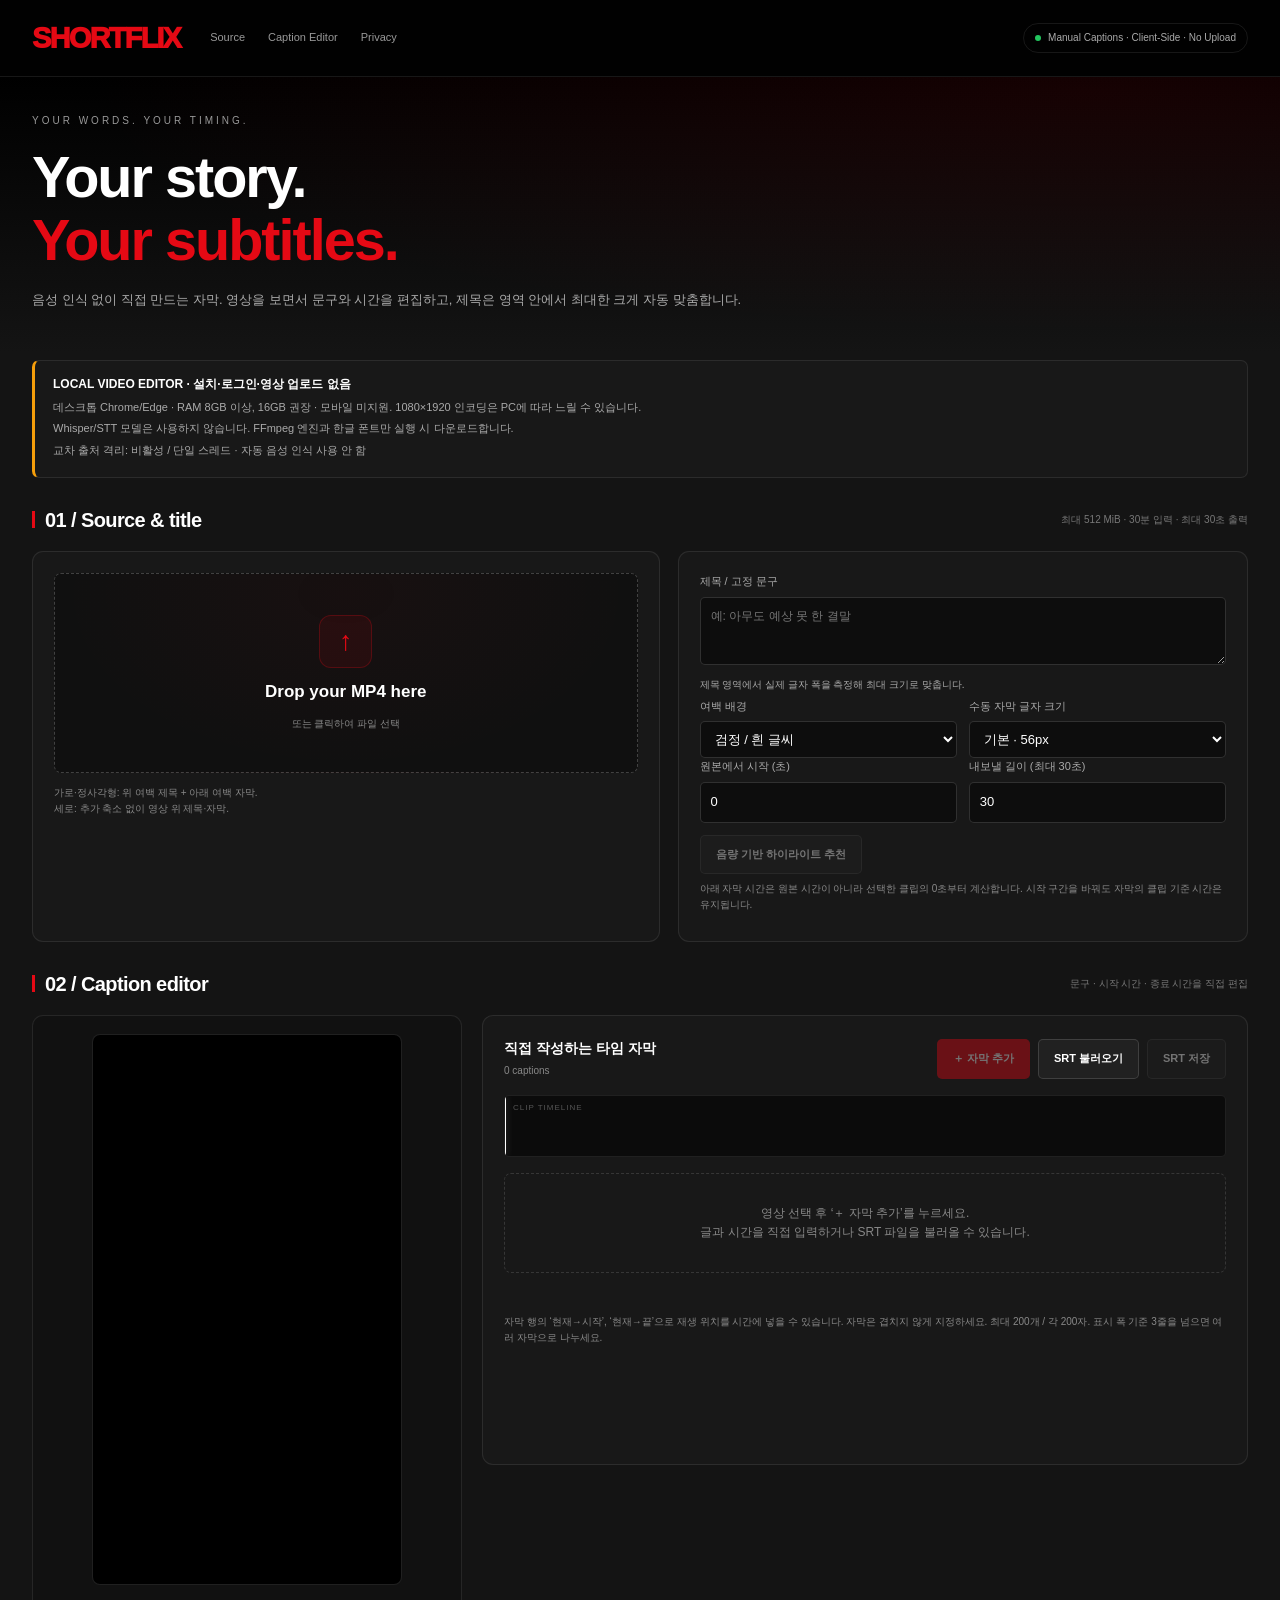
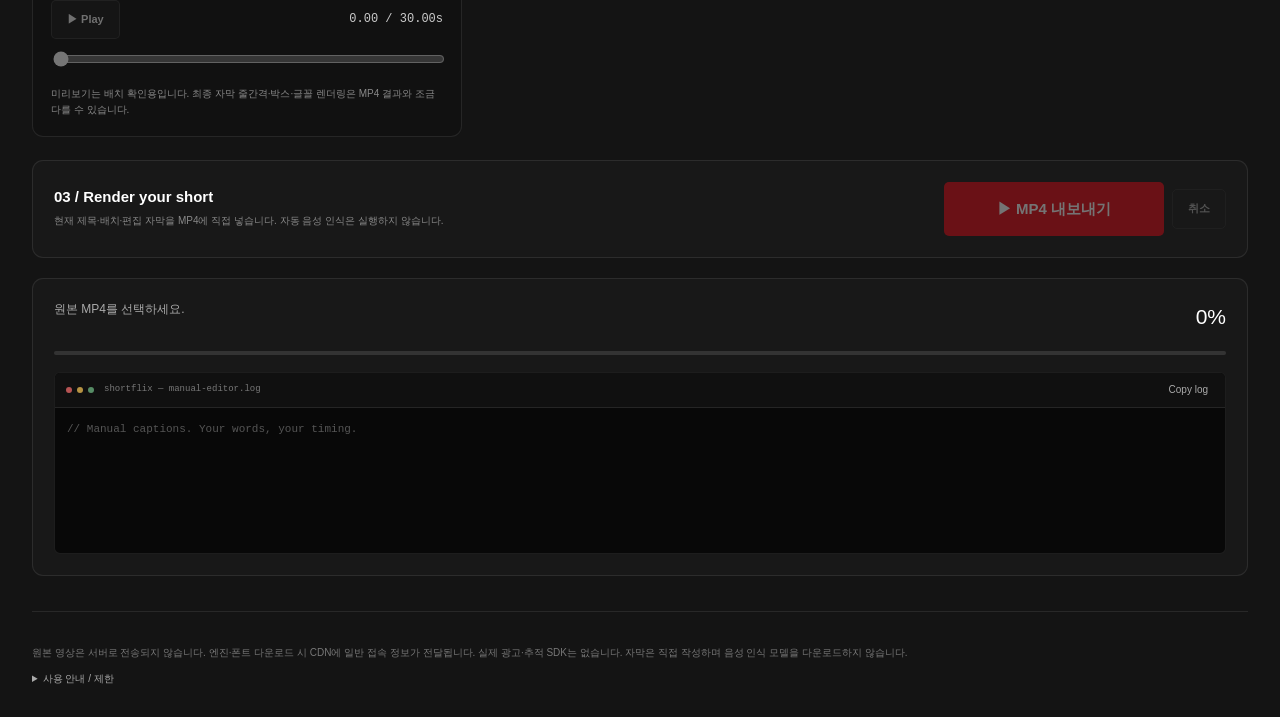
==== commit 7ef774b8: "Add files via upload" ====
--- a/index.html
+++ b/index.html
@@ -1,26 +1,102 @@
-<!doctype html><html lang="ko"><head><meta charset="utf-8"><meta name="viewport" content="width=device-width,initial-scale=1"><meta name="theme-color" content="#000000"><title>SHORTFLIX — Smart Caption Layout</title><style>*{box-sizing:border-box}:root{color-scheme:dark;--red:#e50914;--muted:#aaa;--line:#ffffff16;font-family:Inter,-apple-system,BlinkMacSystemFont,"Segoe UI",sans-serif}html{scroll-behavior:smooth;scroll-padding-top:95px}body{margin:0;background:#141414;color:#e5e5e5;font-size:14px;line-height:1.7}button,input,textarea,select{font:inherit}button{cursor:pointer}button:disabled{opacity:.4;cursor:not-allowed}a{color:inherit;text-decoration:none}:focus-visible{outline:3px solid var(--red);outline-offset:4px}.hidden{display:none!important}.shell{max-width:1340px;margin:auto;padding:0 36px}.top{position:sticky;top:0;z-index:20;background:#000e;backdrop-filter:blur(18px);border-bottom:1px solid var(--line)}.nav{height:80px;display:flex;align-items:center;gap:30px}.brand{color:var(--red);font-size:30px;font-weight:950;letter-spacing:-2px}.navlinks{display:flex;gap:25px;color:var(--muted);font-size:12px}.badge{margin-left:auto;border:1px solid var(--line);padding:6px 12px;border-radius:99px;color:var(--muted);font-size:10px}.badge i{display:inline-block;background:#22c55e;width:6px;height:6px;border-radius:50%;margin-right:7px}.hero{background:radial-gradient(ellipse at 85% 10%,#e5091418,transparent 60%),linear-gradient(#000,#141414);overflow:hidden}.hero-inner{padding-top:48px;padding-bottom:38px;display:grid;grid-template-columns:1.4fr 1fr;align-items:center;gap:30px}.eyebrow{font-size:10px;letter-spacing:3px;color:var(--muted)}h1{font-size:clamp(43px,5vw,70px);line-height:1.05;letter-spacing:-3px;color:#fff;margin:22px 0}h1 span{color:var(--red)}.description{max-width:570px;color:#b3b3b3;font-size:14px}.hero-meta{display:flex;gap:12px;flex-wrap:wrap;font-size:10px;margin-top:22px}.green{color:#22c55e}.hero-art{height:265px;position:relative;display:grid;place-items:center;user-select:none;pointer-events:none}.poster{position:absolute;width:140px;height:230px;border:1px solid #ffffff1f;background:linear-gradient(140deg,#303030,#090909);border-radius:9px;box-shadow:0 20px 45px #0008;display:flex;align-items:end;padding:15px;font-size:9px;color:#ffffff70;letter-spacing:2px}.poster.left{transform:translateX(-100px) rotate(-12deg)}.poster.right{transform:translateX(100px) rotate(12deg)}.poster.center{width:160px;height:265px;background:linear-gradient(145deg,#681a20,#170708 70%);z-index:1;display:block;padding:20px}.poster .s{color:var(--red);font-size:65px;line-height:1;font-weight:950}.poster .play{font-size:44px;color:#fff;text-align:center;margin:20px 0 12px}.poster strong{font-size:19px;line-height:1.2;color:#fff;letter-spacing:-.5px;display:block}.advisory{padding:17px 20px;background:#181818;border:1px solid var(--line);border-left:3px solid #f59e0b;border-radius:8px;margin:10px 0 30px}.advisory h2{font-size:12px;margin:0 0 6px;color:#fff}.advisory p{color:var(--muted);font-size:11px;margin:3px 0}#capability{color:#808080}.heading{display:flex;justify-content:space-between;gap:15px;align-items:center;margin:28px 0 16px}.heading h2{color:#fff;font-size:21px;letter-spacing:-.7px;margin:0}.heading h2::before{content:"";display:inline-block;width:3px;height:18px;background:var(--red);margin-right:10px;vertical-align:-2px}.heading small{color:#808080;font-size:10px}.workspace{display:grid;grid-template-columns:1.25fr 1fr;gap:20px}.panel{background:#181818;border:1px solid var(--line);border-radius:12px;padding:23px;min-width:0}.panel-title{display:flex;justify-content:space-between;color:var(--muted);font-size:10px;letter-spacing:1.5px;margin-bottom:17px}.panel-title span:last-child{color:#777}.dropzone{position:relative;min-height:280px;background:radial-gradient(ellipse at 50% 10%,#e5091409,transparent 75%),#101010;display:flex;align-items:center;justify-content:center;flex-direction:column;gap:12px;text-align:center;border:1px dashed #ffffff35;border-radius:8px;padding:25px;transition:.2s}.dropzone:hover,.dropzone.dragging{border-color:var(--red);background:#211214}.dropzone:focus-within{outline:3px solid var(--red);outline-offset:4px}.dropzone input{position:absolute;inset:0;opacity:0;width:100%;height:100%;cursor:pointer}.dropzone input:disabled{cursor:wait}.drop-icon{font-size:28px;line-height:1;display:grid;place-items:center;width:65px;height:65px;background:#e5091415;border:1px solid #e5091440;box-shadow:0 0 35px #e5091415;border-radius:15px;color:var(--red)}.dropzone strong{font-size:19px;color:#fff;line-height:1.4}.dropzone small{font-size:11px;color:#808080}.chips{display:flex;gap:6px;flex-wrap:wrap;justify-content:center;margin-top:6px}.chip{font-size:9px;color:#b3b3b3;border:1px solid #ffffff20;background:#ffffff04;border-radius:3px;padding:3px 7px}.file-summary{padding-top:15px;font-size:12px;overflow-wrap:anywhere;color:#fff}.file-summary small{display:block;color:#808080;font-size:10px}.local-note{color:#808080;font-size:10px;margin:17px 0 0}.settings h3{font-size:16px;color:#fff;margin:0 0 18px}.field{display:block;color:#b3b3b3;font-size:11px;margin-bottom:7px}select,textarea{width:100%;background:#0e0e0e;border:1px solid #ffffff25;border-radius:6px;color:#fff;padding:11px 12px;font-size:12px}textarea{resize:vertical;min-height:72px;max-height:220px}.hint{font-size:10px;color:#808080;margin:5px 0 13px}.rule{border-top:1px solid var(--line);margin:17px 0}.toggle{display:flex;align-items:center;justify-content:space-between;gap:20px;margin:13px 0}.toggle strong{font-size:12px;color:#fff;display:block}.toggle small{font-size:10px;color:#808080;display:block;margin-top:3px}.switch{position:relative;flex-shrink:0;width:38px;height:21px}.switch input{position:absolute;inset:0;opacity:0;width:100%;height:100%;margin:0;cursor:pointer;z-index:1}.track{display:block;width:38px;height:21px;background:#444;border-radius:20px}.track::after{content:"";width:15px;height:15px;background:#fff;border-radius:50%;position:absolute;top:3px;left:3px;transition:.2s}.switch input:checked+.track{background:var(--red)}.switch input:checked+.track::after{transform:translateX(17px)}.switch input:focus-visible+.track{outline:3px solid var(--red);outline-offset:4px}.spec{display:flex;justify-content:space-between;gap:10px;font-size:11px;color:#aaa;margin:6px 0}.spec span:last-child{color:#eee}.btn{display:inline-flex;align-items:center;justify-content:center;gap:8px;padding:12px 18px;border-radius:5px;border:1px solid transparent;color:#fff;font-weight:650;font-size:12px;transition:background .2s}.primary{background:var(--red);box-shadow:0 7px 25px #e509141a}.primary:hover:not(:disabled){background:#b80710}.secondary{background:#ffffff0b;border-color:#ffffff25}.secondary:hover:not(:disabled){background:#252525}.cta{width:100%;font-size:17px;margin-top:18px;padding:16px}.cancel{display:block;width:100%;border:0;background:none;color:#aaa;font-size:10px;padding:9px;margin-top:3px}.tiny{text-align:center;color:#777;font-size:9px;margin:7px 0 0}.layout-demo{margin-top:20px;display:grid;grid-template-columns:1fr 1fr;gap:14px}.demo{background:#101010;border:1px solid var(--line);border-radius:7px;padding:13px;text-align:center;font-size:10px;color:#aaa}.demo-frame{width:66px;height:116px;margin:auto auto 9px;border:1px solid #ffffff35;border-radius:4px;display:flex;flex-direction:column;justify-content:center;background:#050505;overflow:hidden}.demo-title,.demo-caption{color:#ddd;font-size:6px;line-height:1.4;display:grid;place-items:center;flex:1}.demo-image{background:linear-gradient(140deg,#4c3a3a,#1c252a);height:38px;flex-shrink:0;font-size:7px;color:#ccc;display:grid;place-items:center}.demo-frame.vertical{background:linear-gradient(145deg,#4c3035,#202f35);justify-content:space-between;padding:12px 2px}.demo-frame.vertical .demo-title,.demo-frame.vertical .demo-caption{flex:0;text-shadow:0 1px 3px #000}.demo-frame.vertical .demo-image{background:none;flex:1}.processing{margin-top:24px}.status-top{display:flex;justify-content:space-between;gap:18px}.status-title{color:#fff;font-size:14px;margin:0}.beacon{width:7px;height:7px;border-radius:50%;display:inline-block;background:#777;margin-right:8px}.working .beacon{background:var(--red);animation:pulse 1.7s infinite}.success .beacon{background:#22c55e}.error .beacon{background:#ef4444}#status{font-size:12px;color:#aaa;margin:8px 0 0;overflow-wrap:anywhere}.success #status{color:#86efac}.error #status{color:#fca5a5}.percent{font-size:26px;color:#fff;font-variant-numeric:tabular-nums}.percent small{font-size:11px;color:#808080}progress{appearance:none;-webkit-appearance:none;width:100%;height:4px;display:block;border:0;background:#333;overflow:hidden;border-radius:5px;accent-color:var(--red);margin:22px 0 27px}progress::-webkit-progress-bar{background:#333}progress::-webkit-progress-value{background:var(--red);transition:width .2s}progress::-moz-progress-bar{background:var(--red)}.steps{display:grid;grid-template-columns:repeat(4,1fr);list-style:none;padding:0;margin:0 0 25px;gap:15px}.steps li{display:flex;gap:9px;align-items:center;color:#777;font-size:10px}.steps b{display:grid;place-items:center;border:1px solid #ffffff25;border-radius:50%;width:29px;height:29px;flex-shrink:0;font-size:10px;font-weight:400}.steps .current{color:#fff}.steps .current b{background:var(--red);border-color:var(--red);box-shadow:0 0 18px #e5091430}.steps .done b{color:var(--red);border-color:#e5091460}.terminal{border:1px solid var(--line);border-radius:7px;background:#090909;overflow:hidden}.terminal-head{padding:8px 12px;font-size:9px;background:#101010;border-bottom:1px solid var(--line);display:flex;align-items:center;gap:5px;color:#777}.terminal-head i{height:6px;width:6px;background:#555;border-radius:50%}.terminal-head i:first-child{background:#b94e4e}.terminal-head i:nth-child(2){background:#b19043}.terminal-head i:nth-child(3){background:#51825d}.terminal-head span{margin-left:7px;font-family:monospace}.terminal-head button{margin-left:auto;background:none;border:0;color:#999;font-size:10px}#log{margin:0;padding:14px 16px;height:170px;overflow:auto;white-space:pre-wrap;overflow-wrap:anywhere;font:11px/1.9 ui-monospace,Consolas,monospace;color:#aaa}#log:empty::before{content:"// Ready. Your next short starts here.";color:#555}.process-note{font-size:10px;color:#777;margin:12px 0 0}.result{margin-top:30px;animation:reveal .3s}.result-shell{display:grid;grid-template-columns:minmax(260px,380px) 1fr;border:1px solid var(--line);border-radius:12px;overflow:hidden;background:#181818}.player-stage{padding:25px;background:radial-gradient(ellipse,#2b1517,#080808 75%);display:grid;place-items:center}.player-frame{height:min(500px,65vh);aspect-ratio:9/16;max-width:100%;background:#000;border:1px solid #ffffff20;border-radius:10px;overflow:hidden;box-shadow:0 20px 45px #0009}video{width:100%;height:100%;display:block;object-fit:contain}.result-info{padding:35px;display:flex;flex-direction:column;justify-content:center;align-items:flex-start}.ready{color:#22c55e;font-size:9px;border:1px solid #22c55e30;padding:4px 8px;border-radius:3px}.result-info h3{font-size:34px;line-height:1.2;letter-spacing:-1.3px;color:#fff;margin:19px 0}.result-info p{font-size:12px;color:#aaa;overflow-wrap:anywhere}.result-info .meta{font-size:11px;border-top:1px solid var(--line);border-bottom:1px solid var(--line);padding:14px 0;width:100%}.actions{display:flex;gap:9px;flex-wrap:wrap;margin-top:17px}footer{margin:40px 0 0;border-top:1px solid var(--line);padding:22px 0 30px;font-size:10px;color:#777}footer details{margin-top:9px}footer summary{cursor:pointer;color:#aaa}footer p{max-width:850px}dialog{padding:0;width:min(620px,calc(100vw - 32px));max-height:calc(100dvh - 40px);overflow:auto;background:#141414;color:#ddd;border:1px solid #ffffff25;border-radius:12px;box-shadow:0 30px 100px #000a}dialog::backdrop{background:#000d;backdrop-filter:blur(8px)}.modal-head{padding:20px 23px;display:flex;justify-content:space-between;align-items:center;gap:12px}.modal-head span{font-size:9px;color:#888;letter-spacing:1px}.skip{background:#ffffff10;border:1px solid #ffffff30;color:#fff;padding:7px 12px;border-radius:4px;font-size:11px}.sponsor{margin:0 23px;height:180px;padding:24px;border:1px solid var(--line);background:radial-gradient(ellipse at 100% 0,#e5091425,transparent 70%),linear-gradient(145deg,#282828,#0a0a0a);border-radius:7px;display:flex;flex-direction:column;justify-content:end}.sponsor small{font-size:8px;color:#aaa;letter-spacing:1px}.sponsor h3{font-size:27px;color:#fff;margin:9px 0;letter-spacing:-1px;line-height:1.2}.modal-body{padding:21px 23px}.modal-body h2{font-size:16px;color:#fff;margin:0 0 8px}#modalStatus{font-size:11px;color:#aaa;overflow-wrap:anywhere}.count-label{display:flex;justify-content:space-between;gap:10px;color:#777;font-size:9px;margin-top:22px}.count-track{height:3px;background:#333;margin:9px 0 15px}.count-fill{height:100%;width:0;background:var(--red)}.modal-note{font-size:10px;color:#888;margin-bottom:20px}.modal-actions{display:flex;justify-content:space-between;align-items:center;gap:12px}.modal-actions span{font-size:10px;color:#777}#toast{position:fixed;bottom:20px;left:50%;transform:translateX(-50%);background:#252525;border:1px solid #ffffff25;border-radius:7px;padding:10px 17px;font-size:12px;max-width:90vw;z-index:100}.warning{color:#f59e0b!important}.sr-only{position:absolute;width:1px;height:1px;margin:-1px;padding:0;clip:rect(0,0,0,0);overflow:hidden;white-space:nowrap}@keyframes pulse{50%{box-shadow:0 0 0 5px #e5091418}}@keyframes reveal{from{opacity:0;transform:translateY(8px)}to{opacity:1;transform:none}}@media(max-width:1000px){.shell{padding:0 24px}.badge{font-size:8px}.hero-art{transform:scale(.8)}.workspace{grid-template-columns:1fr 1fr}.steps li{flex-direction:column;align-items:flex-start;gap:7px}.result-info{padding:25px}}@media(max-width:750px){.nav{height:70px}.navlinks{display:none}.hero-inner{grid-template-columns:1fr .6fr;gap:0;padding-top:35px}.hero-art{transform:scale(.6);height:230px}h1{font-size:43px;letter-spacing:-2px}.workspace{grid-template-columns:1fr}.dropzone{min-height:250px}.result-shell{grid-template-columns:1fr 1fr}.result-info h3{font-size:27px}.player-frame{height:auto;width:100%}.actions{width:100%;flex-direction:column}.actions .btn{width:100%}}@media(max-width:520px){.shell{padding:0 17px}.badge{display:none}.hero-inner{display:block}.hero-art{display:none}.hero h1{font-size:46px}.description{font-size:12px}.panel{padding:18px}.heading small{display:none}.steps{gap:7px}.steps li{font-size:9px}.result-shell{grid-template-columns:1fr}.player-frame{height:min(500px,65vh);width:auto;max-width:100%}.sponsor h3{font-size:22px}.modal-head span{font-size:8px}.modal-actions span{max-width:170px}}@media(prefers-reduced-motion:reduce){html{scroll-behavior:auto}*,*::before,*::after{animation:none!important;transition:none!important}}
-</style></head><body><a class="sr-only" href="#studio">스튜디오로 건너뛰기</a><header class="top"><div class="shell nav"><a class="brand" href="#">SHORTFLIX</a><nav class="navlinks" aria-label="메뉴"><a href="#studio">Create</a><a href="#processing">Pipeline</a><a href="#privacy">Privacy</a></nav><span class="badge"><i></i>100% Client-Side · Zero Server Cost · Secure &amp; Private</span></div></header>
-<div class="hero"><div class="shell hero-inner"><div><div class="eyebrow">YOUR LOCAL CREATIVE STUDIO</div><h1>Long story.<br><span>Short spotlight.</span></h1><p class="description">가로 영상은 여백에 깔끔한 자막을, 세로 영상은 화면 위에 선명한 자막을. 내 PC에서 만드는 9:16 AI 하이라이트.</p><div class="hero-meta"><span class="green">100% Local Processing</span><span>1080 × 1920</span><span>No Cropping</span><span>Auto Captions</span></div></div><div class="hero-art" aria-hidden="true"><div class="poster left">THE FULL STORY</div><div class="poster right">THE NEXT MOMENT</div><div class="poster center"><div class="s">S</div><div class="play">▶</div><strong>YOUR NEXT<br>HIGHLIGHT.</strong></div></div></div></div>
-<main class="shell"><aside class="advisory"><h2>FEATURE ADVISORY · 내 PC에서 실행하는 AI 영상 스튜디오</h2><p>· 데스크톱 Chrome/Edge · RAM 8GB 이상, 16GB 권장 · 모바일 미지원</p><p>· WebGPU 및 외장 GPU 권장. GTX 1060 / RX 580급은 참고 사양이며 호환성을 보장하지 않습니다.</p><p>· 영상 업로드 없음. 첫 실행에는 외부 엔진·모델·한글 폰트 다운로드가 필요합니다.</p><p id="capability">브라우저 확인 중…</p></aside>
-<section id="studio"><div class="heading"><h2>Your next original</h2><small>SELECT · CONFIGURE · CREATE</small></div><div class="workspace"><div class="panel"><div class="panel-title"><span>SOURCE FOOTAGE</span><span>PRIVATE BY DESIGN</span></div><label id="dropzone" class="dropzone"><input id="file" type="file" accept=".mp4,video/mp4" aria-label="MP4 영상 선택"><span class="drop-icon" aria-hidden="true">↑</span><strong>Drag &amp; Drop your<br>long-form MP4 here</strong><small>또는 클릭하여 파일 선택</small><span class="chips"><span class="chip">Max 512 MiB</span><span class="chip">Up to 30 min</span><span class="chip">H.264 MP4 권장</span></span></label><div id="fileSummary" class="file-summary hidden"><span id="fileName"></span><small id="fileSize"></small><small id="layoutHint"></small></div><p id="fileWarning" class="hint warning"></p><div class="layout-demo" aria-label="자동 화면 배치 안내"><div class="demo"><div class="demo-frame" aria-hidden="true"><div class="demo-title">제목 / 고정 문구</div><div class="demo-image">원본 영상</div><div class="demo-caption">자동 자막</div></div>가로·정사각형<br>여백에 제목과 자막</div><div class="demo"><div class="demo-frame vertical" aria-hidden="true"><div class="demo-title">제목 / 고정 문구</div><div class="demo-image">세로 영상</div><div class="demo-caption">자동 자막</div></div>세로 영상<br>추가 축소 없이 영상 위 자막</div></div><p class="local-note">출력 해상도에 맞추는 비율 조절만 합니다. 자막 공간을 만들기 위해 세로 영상을 더 작게 만들지 않으며 원본 화면을 자르지 않습니다.</p></div>
-<aside class="panel settings"><h3>Make it yours</h3><label class="field" for="background">여백 배경색</label><select id="background"><option value="black">시네마 블랙 / 검정 배경 + 흰 자막</option><option value="white">클린 화이트 / 흰 배경 + 검정 자막</option></select><p class="hint">세로 영상 위 자막은 배경색과 관계없이 흰 글자 + 검정 외곽선을 사용합니다.</p><label class="field" for="language">음성 인식 언어</label><select id="language"><option value="">자동 감지 / Auto-detect</option><option value="korean">한국어 / Korean</option><option value="english">영어 / English</option><option value="japanese">일본어 / Japanese</option><option value="chinese">중국어 / Chinese</option></select><label class="toggle"><span><strong>자동 음성 자막</strong><small>가로 영상은 아래 여백, 세로 영상은 화면 위에 표시.</small></span><span class="switch"><input id="autoCaptions" type="checkbox" checked><span class="track"></span></span></label><label class="field" for="overlayText">제목 / 고정 문구 (선택)</label><textarea id="overlayText" maxlength="100" placeholder="예: 끝까지 보면 반전이 있습니다!" aria-describedby="textHint"></textarea><p class="hint" id="textHint">최대 100자 · 자동 줄바꿈 후 4줄 이내 · 위쪽 여백 또는 세로 영상 상단에 표시</p><label class="toggle"><span><strong>AI Director’s Pick</strong><small>선택: 추가 로컬 LLM 다운로드. 실패 시 기본 분석 유지.</small></span><span class="switch"><input id="useLLM" type="checkbox"><span class="track"></span></span></label><div class="rule"></div><div class="spec"><span>화면 배치</span><span>입력 비율에 따라 자동 선택</span></div><div class="spec"><span>출력</span><span>1080 × 1920 · 최대 30초</span></div><button id="generate" class="btn primary cta" disabled>▶ Generate My Short</button><button id="cancel" class="cancel" disabled>처리 취소 / Cancel processing</button><p class="tiny">No account. No upload. Your hardware, your story.</p></aside></div></section>
-<section class="panel processing" id="processing" aria-labelledby="pipelineTitle"><div class="status-top"><div><h2 class="status-title" id="pipelineTitle"><span class="beacon"></span>Behind the scenes</h2><p id="status" role="status" aria-live="polite">준비 중</p></div><div class="percent"><span id="progressNumber">0</span><small>%</small></div></div><progress id="progress" value="0" max="100" aria-label="전체 진행률"></progress><ol class="steps"><li data-step="0"><b>01</b><span>Audio Extraction</span></li><li data-step="1"><b>02</b><span>Whisper STT</span></li><li data-step="2"><b>03</b><span>Highlight Detection</span></li><li data-step="3"><b>04</b><span>FFmpeg Render</span></li></ol><div class="terminal"><div class="terminal-head"><i></i><i></i><i></i><span>shortflix — local-engine.log</span><button id="copyLog">Copy log</button></div><pre id="log" tabindex="0" aria-label="처리 로그"></pre></div><p class="process-note">진행률은 추정치입니다. 1080×1920 브라우저 인코딩에는 시간이 걸릴 수 있습니다.</p></section>
-<section id="result" class="result hidden"><div class="heading"><h2>Now premiering</h2><small>YOUR SHORT. READY TO GO.</small></div><div class="result-shell"><div class="player-stage"><div class="player-frame"><video id="preview" controls playsinline aria-label="출력 영상"></video></div></div><div class="result-info"><span class="ready">EXPORT COMPLETE</span><h3>Your story.<br>In the spotlight.</h3><div class="chips"><span class="chip">1080 × 1920</span><span class="chip">NO CROP</span><span id="resultLayout" class="chip"></span></div><p id="selection" class="meta"></p><p id="captionNote"></p><div class="actions"><a id="download" class="btn primary" download="shortflix.mp4">↓ Download MP4 Clip</a><button id="downloadSrt" class="btn secondary" disabled>Download SRT</button></div><p class="hint">자막 위치·내용·타이밍을 실제 게시 앱에서 확인하세요.</p></div></div></section>
-<footer id="privacy"><p>원본 영상은 서버로 전송하지 않습니다. CDN 다운로드에는 일반 접속 정보가 전달됩니다. 실제 광고·분석 SDK는 없습니다.</p><details><summary>기능 제한 및 처리 안내</summary><p>입력: 최대 512 MiB / 30분 / 3840×2160 상당 픽셀 수. 파일 마운트 미지원 시 192 MiB 이하만 메모리 복사합니다. 오디오 트랙 없는 입력은 추출 단계에서 실패할 수 있습니다. STT 실패 시 음량 기반 분석으로 진행하며 자동 자막 없음을 표시합니다.</p><p>높이가 너비보다 크면 세로 영상으로 분류합니다. 모든 영상은 원본 비율을 유지한 채 1080×1920에 최대한 크게 맞춥니다. 가로·정사각형만 위아래 여백에 자막을 배치합니다. 세로 영상에는 자막용 추가 여백을 만들지 않습니다.</p><p>자막·모델 품질과 모든 코덱/GPU 호환성을 보장하지 않습니다. 폰트나 필터 문제로 요청된 자막 렌더링이 실패하면 오류를 표시합니다. 모델 캐시는 사이트 데이터에서 제거할 수 있습니다. Netflix와 관계없는 독립 도구입니다.</p></details></footer></main>
-<dialog id="ad" aria-labelledby="adtitle"><div class="modal-head"><span>ADVERTISEMENT SIMULATION / SPONSORED BREAK</span><button id="closeAd" class="skip">Close / Skip ✕</button></div><div class="sponsor"><small>FICTIONAL SHOWCASE · NO REAL ADVERTISER</small><h3 id="sponsorTitle">Big stories. Small screen.</h3></div><div class="modal-body"><h2 id="adtitle">Your next highlight is in production.</h2><p id="modalStatus">준비 중…</p><div class="count-label"><span>쇼케이스 애니메이션 · 처리 ETA와 무관</span><span id="countdownLabel">12s</span></div><div class="count-track"><div id="countdownFill" class="count-fill"></div></div><p class="modal-note">광고 시뮬레이션입니다. 지금 닫아도 처리는 계속되며 카운트다운을 기다릴 필요가 없습니다. 실제 광고 요청·추적·클릭 보상은 없습니다.</p><div class="modal-actions"><span>내 PC에서 계속 처리 중입니다.</span><button id="modalCancel" class="btn secondary">Cancel processing</button></div></div></dialog><div id="toast" class="hidden" role="status"></div>
+<!doctype html><html lang="ko"><head><meta charset="utf-8"><meta name="viewport" content="width=device-width,initial-scale=1"><meta name="theme-color" content="#000000"><title>SHORTFLIX — Manual Caption Studio</title><style>*{box-sizing:border-box}:root{color-scheme:dark;--red:#e50914;--line:#ffffff16;--muted:#999;font-family:Inter,-apple-system,BlinkMacSystemFont,"Segoe UI",sans-serif}html{scroll-behavior:smooth;scroll-padding-top:90px}body{margin:0;background:#141414;color:#e5e5e5;font-size:13px;line-height:1.6}button,input,textarea,select{font:inherit}button{cursor:pointer}button:disabled{opacity:.4;cursor:not-allowed}:focus-visible{outline:3px solid var(--red);outline-offset:4px}a{color:inherit;text-decoration:none}.hidden{display:none!important}.shell{max-width:1440px;padding:0 32px;margin:auto}.top{position:sticky;top:0;z-index:20;background:#000e;border-bottom:1px solid var(--line);backdrop-filter:blur(18px)}.nav{height:76px;display:flex;align-items:center;gap:30px}.brand{color:var(--red);font-size:29px;font-weight:950;letter-spacing:-1.8px}.navlinks{display:flex;gap:23px;font-size:11px;color:var(--muted)}.badge{margin-left:auto;border:1px solid var(--line);padding:6px 11px;border-radius:99px;font-size:10px;color:#aaa}.badge::before{content:"";display:inline-block;width:6px;height:6px;background:#22c55e;border-radius:50%;margin-right:7px}.hero{padding:36px 0 30px;background:radial-gradient(ellipse at 85% 5%,#e5091418,transparent 65%),linear-gradient(#000,#141414)}.eyebrow{font-size:10px;letter-spacing:3px;color:#999}h1{font-size:clamp(36px,4.5vw,60px);line-height:1.1;letter-spacing:-2px;color:#fff;margin:17px 0}h1 span{color:var(--red)}.hero p{color:#aaa;max-width:720px;font-size:13px}.advisory{background:#181818;border:1px solid var(--line);border-left:3px solid #f59e0b;padding:14px 18px;border-radius:7px;margin:7px 0 25px;font-size:11px;color:#aaa}.advisory strong{color:#fff;font-size:12px}.advisory p{margin:4px 0}.heading{display:flex;align-items:center;justify-content:space-between;gap:15px;margin:26px 0 15px}.heading h2{margin:0;font-size:20px;color:#fff;letter-spacing:-.6px}.heading h2::before{content:"";display:inline-block;width:3px;height:17px;background:var(--red);margin-right:10px;vertical-align:-1px}.heading small{font-size:10px;color:#777}.panel{background:#181818;border:1px solid var(--line);border-radius:11px;padding:21px;min-width:0}.setup{display:grid;grid-template-columns:1.1fr 1fr;gap:18px}.dropzone{position:relative;border:1px dashed #ffffff35;background:radial-gradient(ellipse at 50% 10%,#e5091409,transparent 70%),#101010;border-radius:7px;min-height:200px;display:flex;flex-direction:column;align-items:center;justify-content:center;gap:10px;text-align:center;padding:22px;transition:.2s}.dropzone:hover,.dropzone.dragging{border-color:var(--red);background:#211214}.dropzone input{position:absolute;inset:0;width:100%;height:100%;opacity:0;cursor:pointer}.dropzone:focus-within{outline:3px solid var(--red);outline-offset:4px}.drop-icon{color:var(--red);font-size:27px;width:53px;height:53px;display:grid;place-items:center;border:1px solid #e5091440;background:#e5091415;border-radius:12px}.dropzone strong{font-size:17px;color:white}.muted,.help{color:#888;font-size:10px}.file-info{font-size:11px;color:#ccc;overflow-wrap:anywhere;margin:12px 0 0}.file-info small{display:block;color:#888}.field{display:block;margin:12px 0 6px;color:#aaa;font-size:11px}.field:first-child{margin-top:0}input[type=number],input[type=text],textarea,select{background:#0d0d0d;border:1px solid #ffffff25;border-radius:5px;color:#fff;padding:9px 10px;max-width:100%}select,textarea{width:100%}textarea{resize:vertical;min-height:68px;max-height:190px;font-size:12px}.fields-row{display:grid;grid-template-columns:1fr 1fr;gap:12px}.fields-row input{width:100%}.note{font-size:10px;color:#888;margin:7px 0}.layout-info{color:#22c55e;font-size:11px;margin:12px 0}.title-spec{font-size:10px;color:#aaa;margin:5px 0}.btn{display:inline-flex;align-items:center;justify-content:center;gap:7px;color:#fff;border:1px solid transparent;border-radius:5px;padding:10px 15px;font-size:11px;font-weight:650;transition:background .2s}.primary{background:var(--red)}.primary:hover:not(:disabled){background:#b80710}.secondary{background:#ffffff0b;border-color:#ffffff22}.secondary:hover:not(:disabled){background:#252525}.ghost{border-color:#ffffff15;background:transparent;color:#aaa}.danger{color:#fca5a5}.actions{display:flex;gap:8px;flex-wrap:wrap;align-items:center}.editor-grid{display:grid;grid-template-columns:minmax(300px,430px) minmax(0,1fr);gap:20px;align-items:start}.preview-panel{position:sticky;top:96px;padding:18px;background:#111}.preview-stage{width:min(100%,310px);aspect-ratio:9/16;margin:auto;position:relative;overflow:hidden;background:black;border:1px solid #ffffff20;border-radius:8px;container-type:inline-size}.preview-stage video{position:absolute;width:100%;height:100%;inset:0;object-fit:contain;background:transparent}.overlay{position:absolute;z-index:2;pointer-events:none;text-align:center;white-space:pre;line-height:1.22;font-family:ShortflixNoto,sans-serif;transform:translate(-50%,-50%);left:50%;max-width:100%;font-weight:400}.overlay.title{font-weight:400}.overlay.box{background:#0009;padding:2px 4px;border-radius:2px;text-shadow:0 1px 2px black}.preview-controls{margin:14px 0 0}.play-line{display:flex;justify-content:space-between;align-items:center;gap:8px}.clock{font:12px ui-monospace,monospace;font-variant-numeric:tabular-nums;color:#ccc}.preview-controls input[type=range]{width:100%;margin-top:12px;accent-color:var(--red)}.caption-panel{min-height:450px}.toolbar{display:flex;justify-content:space-between;align-items:center;gap:10px;margin-bottom:14px;flex-wrap:wrap}.toolbar h3{font-size:14px;margin:0;color:#fff}.toolbar small{font-size:10px;color:#888}.timeline{height:62px;background:#0b0b0b;border:1px solid var(--line);border-radius:5px;position:relative;overflow:hidden;margin-bottom:16px;cursor:pointer}.timeline::before{content:"CLIP TIMELINE";position:absolute;top:6px;left:8px;color:#555;font-size:8px;letter-spacing:1px}.timeline-cue{position:absolute;height:22px;top:27px;background:#e5091440;border:1px solid #e5091470;border-radius:3px;color:#eee;padding:0 4px;text-align:left;overflow:hidden;white-space:nowrap;text-overflow:ellipsis;font-size:9px;min-width:2px}.timeline-cue.active{background:var(--red)}.playhead{position:absolute;top:0;bottom:0;width:1px;background:#fff;pointer-events:none;box-shadow:0 0 7px #fff6}.empty{border:1px dashed #ffffff22;border-radius:7px;padding:30px 15px;text-align:center;color:#888;font-size:12px}.caption-row{border:1px solid var(--line);border-radius:7px;padding:12px;margin-bottom:11px;background:#111}.caption-row.active{border-color:#e5091480}.caption-row.invalid{border-color:#f59e0b99}.caption-top{display:flex;gap:9px;align-items:center;flex-wrap:wrap}.caption-number{font-size:10px;color:#888;min-width:22px}.time-field{display:flex;align-items:center;gap:5px;color:#777;font-size:9px}.time-field input{width:83px;font-size:11px;padding:6px 7px}.caption-top .delete{margin-left:auto}.caption-row textarea{margin-top:10px;min-height:58px;width:100%}.caption-tools{display:flex;gap:7px;margin-top:7px;flex-wrap:wrap}.caption-tools button{font-size:9px;padding:4px 7px}.row-error{font-size:10px;color:#f59e0b;margin:5px 0 0}.editor-warning{font-size:11px;color:#f59e0b;min-height:17px;margin:12px 0}.preview-help{font-size:10px;color:#888;margin:12px 0 0}.render-bar{margin-top:23px;display:grid;grid-template-columns:1fr auto;gap:20px;align-items:center}.render-bar h3{font-size:15px;color:#fff;margin:0}.render-bar p{font-size:10px;color:#888;margin:4px 0}.render-button{font-size:15px;padding:14px 25px;min-width:220px}.processing{margin-top:20px}.status-top{display:flex;justify-content:space-between;gap:15px}#status{font-size:12px;color:#aaa;overflow-wrap:anywhere;margin:0}.percent{font-size:21px;color:white}progress{appearance:none;-webkit-appearance:none;width:100%;height:4px;border:0;border-radius:6px;background:#333;display:block;overflow:hidden;margin:17px 0;accent-color:var(--red)}progress::-webkit-progress-bar{background:#333}progress::-webkit-progress-value{background:var(--red)}progress::-moz-progress-bar{background:var(--red)}.terminal{border:1px solid var(--line);border-radius:6px;overflow:hidden;background:#080808}.terminal-head{background:#101010;border-bottom:1px solid var(--line);padding:8px 11px;display:flex;align-items:center;gap:5px;font-size:9px;color:#777}.terminal-head i{height:6px;width:6px;border-radius:50%;background:#555}.terminal-head i:first-child{background:#b65353}.terminal-head i:nth-child(2){background:#b69343}.terminal-head i:nth-child(3){background:#568c65}.terminal-head span{margin-left:5px;font-family:monospace}.terminal-head button{margin-left:auto;background:none;border:0;color:#aaa;font-size:10px}#log{height:145px;overflow:auto;white-space:pre-wrap;overflow-wrap:anywhere;font:11px/1.8 ui-monospace,monospace;color:#999;margin:0;padding:12px}#log:empty::before{content:"// Manual captions. Your words, your timing.";color:#555}.result{margin-top:25px}.result-grid{display:grid;grid-template-columns:330px 1fr;gap:30px;align-items:center}.output-frame{height:min(500px,65vh);aspect-ratio:9/16;max-width:100%;margin:auto;background:black;border:1px solid #ffffff20;border-radius:8px;overflow:hidden}.output-frame video{width:100%;height:100%;display:block;object-fit:contain}.result-info h3{font-size:33px;color:#fff;line-height:1.2;letter-spacing:-1px;margin:15px 0}.ready{font-size:10px;color:#22c55e}.result-info p{font-size:12px;color:#aaa}.invalid-result{color:#f59e0b!important}footer{margin:35px 0 0;border-top:1px solid var(--line);padding:23px 0 30px;font-size:10px;color:#777}footer p{max-width:900px}footer summary{cursor:pointer;color:#aaa}.import-button{cursor:pointer}.import-button input{position:absolute;width:1px;height:1px;opacity:0}.import-button:focus-within{outline:3px solid var(--red);outline-offset:4px}dialog{padding:0;width:min(590px,calc(100vw - 32px));max-height:calc(100dvh - 40px);overflow:auto;background:#141414;color:#ddd;border:1px solid #ffffff25;border-radius:12px;box-shadow:0 30px 100px #000b}dialog::backdrop{background:#000d;backdrop-filter:blur(8px)}.modal-head{padding:18px 22px;display:flex;justify-content:space-between;align-items:center;gap:10px}.modal-head span{font-size:8px;letter-spacing:1px;color:#999}.skip{background:#ffffff10;border:1px solid #ffffff30;border-radius:4px;color:white;font-size:11px;padding:7px 12px}.sponsor{margin:0 22px;height:165px;padding:24px;display:flex;flex-direction:column;justify-content:end;background:radial-gradient(ellipse at 90% 0,#e5091425,transparent 70%),linear-gradient(145deg,#282828,#080808);border:1px solid var(--line);border-radius:7px}.sponsor small{font-size:8px;color:#999;letter-spacing:1px}.sponsor h3{font-size:27px;line-height:1.2;letter-spacing:-1px;color:white;margin:10px 0}.modal-body{padding:20px 22px}.modal-body h2{font-size:15px;color:white;margin:0 0 8px}#modalStatus{font-size:11px;color:#aaa;overflow-wrap:anywhere}.count-label{display:flex;justify-content:space-between;gap:12px;color:#777;font-size:9px;margin-top:18px}.count-track{height:3px;background:#333;margin:8px 0 14px}.count-fill{height:100%;width:0;background:var(--red)}.modal-note{font-size:10px;color:#888}.modal-actions{display:flex;justify-content:space-between;gap:15px;align-items:center;margin-top:17px}.modal-actions span{font-size:10px;color:#777}#toast{position:fixed;bottom:22px;left:50%;transform:translateX(-50%);padding:10px 17px;border-radius:6px;background:#252525;border:1px solid #ffffff25;max-width:90vw;z-index:100;font-size:12px}.sr-only{position:absolute;width:1px;height:1px;margin:-1px;padding:0;clip:rect(0,0,0,0);overflow:hidden;white-space:nowrap}@media(max-width:1000px){.shell{padding:0 22px}.badge{font-size:8px}.editor-grid{grid-template-columns:minmax(280px,340px) minmax(0,1fr)}.time-field input{width:73px}.caption-top{gap:6px}}@media(max-width:760px){.nav{height:68px}.navlinks{display:none}.setup{grid-template-columns:1fr}.editor-grid{grid-template-columns:1fr}.preview-panel{position:static}.preview-stage{width:min(100%,260px)}.caption-panel{min-height:300px}.render-bar{grid-template-columns:1fr}.render-bar .actions{justify-content:flex-start}.result-grid{grid-template-columns:1fr}.result-info{padding:0 5px}.heading small{display:none}}@media(max-width:480px){.shell{padding:0 15px}.badge{display:none}.hero{padding:28px 0 22px}h1{font-size:39px}.panel{padding:16px}.fields-row{gap:8px}.caption-number{min-width:16px}.time-field input{width:68px}.caption-top .delete{padding:5px 7px}.modal-head span{font-size:7px}.sponsor h3{font-size:23px}.render-button{width:100%}}@media(prefers-reduced-motion:reduce){html{scroll-behavior:auto}*,*::before,*::after{animation:none!important;transition:none!important}}
+</style></head><body><a class="sr-only" href="#editor">자막 편집기로 건너뛰기</a><header class="top"><div class="shell nav"><a class="brand" href="#">SHORTFLIX</a><nav class="navlinks" aria-label="메뉴"><a href="#setup">Source</a><a href="#editor">Caption Editor</a><a href="#privacy">Privacy</a></nav><span class="badge">Manual Captions · Client-Side · No Upload</span></div></header>
+<div class="hero"><div class="shell"><div class="eyebrow">YOUR WORDS. YOUR TIMING.</div><h1>Your story.<br><span>Your subtitles.</span></h1><p>음성 인식 없이 직접 만드는 자막. 영상을 보면서 문구와 시간을 편집하고, 제목은 영역 안에서 최대한 크게 자동 맞춤합니다.</p></div></div>
+<main class="shell"><aside class="advisory"><strong>LOCAL VIDEO EDITOR · 설치·로그인·영상 업로드 없음</strong><p>데스크톱 Chrome/Edge · RAM 8GB 이상, 16GB 권장 · 모바일 미지원. 1080×1920 인코딩은 PC에 따라 느릴 수 있습니다.</p><p>Whisper/STT 모델은 사용하지 않습니다. FFmpeg 엔진과 한글 폰트만 실행 시 다운로드합니다.</p><p id="capability">브라우저 확인 중…</p></aside>
+<section id="setup"><div class="heading"><h2>01 / Source &amp; title</h2><small>최대 512 MiB · 30분 입력 · 최대 30초 출력</small></div><div class="setup"><div class="panel"><label id="dropzone" class="dropzone"><input id="file" type="file" accept=".mp4,video/mp4" aria-label="원본 MP4 선택"><span class="drop-icon" aria-hidden="true">↑</span><strong>Drop your MP4 here</strong><span class="help">또는 클릭하여 파일 선택</span></label><div id="fileInfo" class="file-info hidden"><span id="fileName"></span><small id="fileMeta"></small></div><p id="layoutInfo" class="layout-info"></p><p class="note">가로·정사각형: 위 여백 제목 + 아래 여백 자막.<br>세로: 추가 축소 없이 영상 위 제목·자막.</p></div><div class="panel"><label class="field" for="titleText">제목 / 고정 문구</label><textarea id="titleText" maxlength="100" placeholder="예: 아무도 예상 못 한 결말"></textarea><p id="titleSpec" class="title-spec">제목 영역에서 실제 글자 폭을 측정해 최대 크기로 맞춥니다.</p><div class="fields-row"><div><label class="field" for="background">여백 배경</label><select id="background"><option value="black">검정 / 흰 글씨</option><option value="white">흰색 / 검정 글씨</option></select></div><div><label class="field" for="captionSize">수동 자막 글자 크기</label><select id="captionSize"><option value="48">작게 · 48px</option><option value="56" selected>기본 · 56px</option><option value="68">크게 · 68px</option></select></div></div><div class="fields-row"><div><label class="field" for="clipStart">원본에서 시작 (초)</label><input id="clipStart" type="number" min="0" step="0.1" value="0"></div><div><label class="field" for="clipDuration">내보낼 길이 (최대 30초)</label><input id="clipDuration" type="number" min="0.1" max="30" step="0.1" value="30"></div></div><div class="actions" style="margin-top:12px"><button id="suggestClip" class="btn secondary" disabled>음량 기반 하이라이트 추천</button></div><p class="note">아래 자막 시간은 원본 시간이 아니라 선택한 클립의 0초부터 계산합니다. 시작 구간을 바꿔도 자막의 클립 기준 시간은 유지됩니다.</p></div></div></section>
+<section id="editor"><div class="heading"><h2>02 / Caption editor</h2><small>문구 · 시작 시간 · 종료 시간을 직접 편집</small></div><div class="editor-grid"><div class="panel preview-panel"><div id="previewStage" class="preview-stage"><video id="sourcePreview" playsinline preload="metadata" aria-label="자막 편집 미리보기"></video><div id="liveTitle" class="overlay title" aria-hidden="true"></div><div id="liveCaption" class="overlay" aria-hidden="true"></div></div><div class="preview-controls"><div class="play-line"><button id="playPause" class="btn secondary" disabled>▶ Play</button><span class="clock"><span id="clock">0.00</span> / <span id="durationLabel">30.00</span>s</span></div><label class="sr-only" for="scrub">클립 재생 위치</label><input id="scrub" type="range" min="0" max="30" step="0.01" value="0" disabled></div><p class="preview-help">미리보기는 배치 확인용입니다. 최종 자막 줄간격·박스·글꼴 렌더링은 MP4 결과와 조금 다를 수 있습니다.</p></div><div class="panel caption-panel"><div class="toolbar"><div><h3>직접 작성하는 타임 자막</h3><small id="cueCount">0 captions</small></div><div class="actions"><button id="addCue" class="btn primary" disabled>＋ 자막 추가</button><label class="btn secondary import-button">SRT 불러오기<input id="importSrt" type="file" accept=".srt,text/plain" disabled aria-label="SRT 자막 불러오기"></label><button id="saveSrt" class="btn secondary" disabled>SRT 저장</button></div></div><div id="timeline" class="timeline" role="slider" tabindex="0" aria-label="클립 타임라인" aria-valuemin="0" aria-valuemax="30" aria-valuenow="0"><div id="playhead" class="playhead"></div></div><div id="emptyCues" class="empty">영상 선택 후 ‘＋ 자막 추가’를 누르세요.<br>글과 시간을 직접 입력하거나 SRT 파일을 불러올 수 있습니다.</div><div id="captionRows"></div><p id="editorWarning" class="editor-warning" role="status" aria-live="polite"></p><p class="note">자막 행의 ‘현재→시작’, ‘현재→끝’으로 재생 위치를 시간에 넣을 수 있습니다. 자막은 겹치지 않게 지정하세요. 최대 200개 / 각 200자. 표시 폭 기준 3줄을 넘으면 여러 자막으로 나누세요.</p></div></div></section>
+<section class="panel render-bar"><div><h3>03 / Render your short</h3><p>현재 제목·배치·편집 자막을 MP4에 직접 넣습니다. 자동 음성 인식은 실행하지 않습니다.</p></div><div class="actions"><button id="render" class="btn primary render-button" disabled>▶ MP4 내보내기</button><button id="cancel" class="btn ghost" disabled>취소</button></div></section>
+<section id="processing" class="panel processing"><div class="status-top"><p id="status" role="status" aria-live="polite">원본 MP4를 선택하세요.</p><span class="percent"><span id="percent">0</span>%</span></div><progress id="progress" value="0" max="100" aria-label="내보내기 진행률"></progress><div class="terminal"><div class="terminal-head"><i></i><i></i><i></i><span>shortflix — manual-editor.log</span><button id="copyLog">Copy log</button></div><pre id="log" tabindex="0" aria-label="변환 로그"></pre></div></section>
+<section id="result" class="panel result hidden"><div class="result-grid"><div class="output-frame"><video id="outputPreview" controls playsinline aria-label="내보낸 MP4"></video></div><div class="result-info"><span class="ready">EXPORT COMPLETE</span><h3>Your words.<br>In the spotlight.</h3><p id="resultMeta"></p><p id="resultNote">게시 전 제목과 자막 타이밍을 확인하세요.</p><div class="actions"><a id="downloadMp4" class="btn primary" download="shortflix.mp4">↓ MP4 다운로드</a><button id="downloadRenderedSrt" class="btn secondary">SRT 다운로드</button></div></div></div></section>
+<footer id="privacy"><p>원본 영상은 서버로 전송되지 않습니다. 엔진·폰트 다운로드 시 CDN에 일반 접속 정보가 전달됩니다. 실제 광고·추적 SDK는 없습니다. 자막은 직접 작성하며 음성 인식 모델을 다운로드하지 않습니다.</p><details><summary>사용 안내 / 제한</summary><p>출력은 1080×1920 / H.264·AAC MP4입니다. 입력 최대 512 MiB, 30분, 4K 상당 픽셀 수. 내보내기 최대 30초. WORKERFS 미지원 시 192 MiB 이하 입력만 메모리 복사합니다. 자막 파일은 클립 0초 기준이며 시간·문장만 저장합니다.</p><p>영상 선택·파일 변경 시 작성 자막은 초기화되므로 필요하면 SRT로 저장하세요. 페이지를 닫으면 편집 내용이 사라집니다. 제목은 최대 100자, 최대 3줄에 맞춰 크기를 조절합니다. 폰트가 지원하지 않는 이모지·문자는 표시되지 않을 수 있습니다. 사이트는 Netflix와 무관합니다.</p></details></footer></main>
+<dialog id="ad" aria-labelledby="adTitle"><div class="modal-head"><span>ADVERTISEMENT SIMULATION / SPONSORED BREAK</span><button id="closeAd" class="skip">Close / Skip ✕</button></div><div class="sponsor"><small>FICTIONAL SHOWCASE · NO REAL ADVERTISER</small><h3 id="sponsorTitle">Your words. Your spotlight.</h3></div><div class="modal-body"><h2 id="adTitle">Your short is rendering.</h2><p id="modalStatus">준비 중…</p><div class="count-label"><span>쇼케이스 애니메이션 · 실제 처리 ETA와 무관</span><span id="countLabel">12s</span></div><div class="count-track"><div id="countFill" class="count-fill"></div></div><p class="modal-note">실제 광고 요청·추적·클릭 보상이 없는 시뮬레이션입니다. 지금 닫아도 변환은 계속되며 카운트다운을 기다릴 필요가 없습니다.</p><div class="modal-actions"><span>내 PC에서 변환 중</span><button id="modalCancel" class="btn secondary">처리 취소</button></div></div></dialog><div id="toast" class="hidden" role="status"></div>
 <script type="module">
+// Pure formatting/layout functions, also exercised by the included validation.
+function clamp(x,a,b){return Math.max(a,Math.min(b,x));}
+function layoutFor(width,height,bg='black',requestedSize=56){
+ if(!(width>0&&height>0))throw Error('영상 크기를 읽을 수 없습니다.');
+ const portrait=height>width,ratio=width/height;
+ let imageW,imageH;
+ if(ratio>=1080/1920){imageW=1080;imageH=Math.max(2,Math.floor(1080/ratio/2)*2);}else{imageH=1920;imageW=Math.max(2,Math.floor(1920*ratio/2)*2);}
+ const x=Math.floor((1080-imageW)/4)*2,y=Math.floor((1920-imageH)/4)*2;
+ const innerWidth=portrait?Math.max(20,imageW-2*Math.min(70,imageW*.08)):940;
+ const speechSize=Math.min(requestedSize,Math.max(18,Math.floor(innerWidth/10)));
+ const titleBox=portrait?{x:540,y:Math.max(y+65,150)+Math.min(340,imageH*.28)/2,width:innerWidth,height:Math.min(340,imageH*.28)}:{x:540,y:y/2,width:940,height:Math.max(40,y-80)};
+ const speechY=portrait?Math.min(y+imageH-70,1680):Math.round((y+imageH+36+1700)/2);
+ return{portrait,bg:bg==='white'?'white':'black',imageW,imageH,x,y,innerWidth,speechSize,speechY,titleBox};
+}
+function fitFilter(L){return "[0:v:0]scale=w='max(2,trunc(iw*if(gt(sar,0),sar,1)/2)*2)':h=ih,setsar=1,"+'scale=w=1080:h=1920:force_original_aspect_ratio=decrease:force_divisible_by=2,'+`pad=w=1080:h=1920:x=trunc((ow-iw)/4)*2:y=trunc((oh-ih)/4)*2:color=${L.bg},setsar=1`;}
+function graphemes(text){return typeof Intl.Segmenter==='function'?[...new Intl.Segmenter('ko',{granularity:'grapheme'}).segment(text)].map(s=>s.segment):Array.from(text);}
+function measuredLines(text,maxWidth,measure){
+ const lines=[];
+ for(const paragraph of String(text).replace(/\r\n?/g,'\n').split('\n')){
+  let chars=graphemes(paragraph),line='';
+  if(!chars.length){lines.push('');continue;}
+  for(const char of chars){
+   if(line&&measure(line+char)>maxWidth){
+    const cut=line.lastIndexOf(' ');
+    if(cut>0&&measure(line.slice(0,cut))>maxWidth*.45){lines.push(line.slice(0,cut).trimEnd());line=line.slice(cut+1)+char;}
+    else{lines.push(line.trimEnd());line=char.trimStart();}
+   }else line+=char;
+  }
+  lines.push(line.trimEnd());
+ }
+ return lines;
+}
+function fitTitle(text,box,metrics){
+ const clean=String(text).replace(/\u0000/g,'').trim();if(!clean)return{fontSize:0,lines:[],height:0,lineHeight:0};
+ function candidate(size){const m=metrics(size),lines=measuredLines(clean,box.width,t=>m.measure(t)),height=lines.length*m.lineHeight;return{fontSize:size,lines,height,lineHeight:m.lineHeight,fits:lines.length<=3&&height<=box.height&&lines.every(t=>m.measure(t)<=box.width+.1)};}
+ let lo=18,hi=720,best=null;
+ while(lo<=hi){const mid=Math.floor((lo+hi)/2),c=candidate(mid);if(c.fits){best=c;lo=mid+1;}else hi=mid-1;}
+ if(!best)throw Error('제목을 3줄 안에 넣을 수 없습니다. 제목을 줄이거나 줄바꿈을 조정하세요.');return best;
+}
+function srtStamp(s){let ms=Math.max(0,Math.round(s*1000));const h=Math.floor(ms/3600000);ms%=3600000;const m=Math.floor(ms/60000);ms%=60000;const sec=Math.floor(ms/1000);ms%=1000;return`${String(h).padStart(2,'0')}:${String(m).padStart(2,'0')}:${String(sec).padStart(2,'0')},${String(ms).padStart(3,'0')}`;}
+function makeSrt(cues){return[...cues].sort((a,b)=>a.start-b.start).map((c,i)=>`${i+1}\n${srtStamp(c.start)} --> ${srtStamp(c.end)}\n${c.text.trim()}\n`).join('\n');}
+function parseStamp(text){const m=String(text).trim().match(/^(\d{1,3}):(\d{2}):(\d{2})[,.](\d{3})$/);if(!m||Number(m[2])>59||Number(m[3])>59)throw Error('SRT 시간 형식이 올바르지 않습니다.');return Number(m[1])*3600+Number(m[2])*60+Number(m[3])+Number(m[4])/1000;}
+function parseSrt(text){
+ const blocks=String(text).replace(/^\uFEFF/,'').replace(/\r\n?/g,'\n').trim().split(/\n[ \t]*\n/),out=[];
+ if(blocks.length===1&&!blocks[0])return[];
+ for(const block of blocks){const lines=block.split('\n');if(/^\d+$/.test(lines[0]?.trim()))lines.shift();const m=(lines.shift()||'').match(/^\s*(\d{1,3}:\d{2}:\d{2}[,.]\d{3})\s*-->\s*(\d{1,3}:\d{2}:\d{2}[,.]\d{3})(?:\s+.*)?$/);if(!m)throw Error('SRT에서 시간 줄을 찾을 수 없습니다.');const start=parseStamp(m[1]),end=parseStamp(m[2]),body=lines.join('\n').replace(/<[^>]*>/g,'').replace(/\u0000/g,'').trim();if(!body||end<=start)throw Error('SRT 문구 또는 시간 범위를 확인하세요.');out.push({start,end,text:body});}
+ if(out.length>200)throw Error('SRT는 최대 200개 자막까지 지원합니다.');return out;
+}
+function cueErrors(cues,duration){
+ const errors=new Map();const sorted=[...cues].sort((a,b)=>a.start-b.start);
+ for(const c of cues){if(!Number.isFinite(c.start)||!Number.isFinite(c.end)||c.start<0||c.end-c.start<.02||c.end>duration+.001)errors.set(c.id,'시간은 0초 이상, 자막 길이 0.02초 이상, 클립 길이 이내여야 합니다.');else if(!c.text.trim())errors.set(c.id,'자막 문구를 입력하세요.');else if(graphemes(c.text).length>200)errors.set(c.id,'자막 한 개는 200자 이내로 입력하세요.');}
+ let last=null;
+ for(const c of sorted){if(last&&c.start<last.end-.001){errors.set(c.id,'이전 자막과 시간이 겹칩니다.');errors.set(last.id,'다음 자막과 시간이 겹칩니다.');}if(!last||c.end>last.end)last=c;}
+ return errors;
+}
+function assStamp(s){let cs=Math.max(0,Math.round(s*100));const h=Math.floor(cs/360000);cs%=360000;const m=Math.floor(cs/6000);cs%=6000;const sec=Math.floor(cs/100);cs%=100;return`${h}:${String(m).padStart(2,'0')}:${String(sec).padStart(2,'0')}.${String(cs).padStart(2,'0')}`;}
+function safeAss(text){return String(text).replace(/\\/g,'＼').replace(/{/g,'｛').replace(/}/g,'｝').replace(/\r/g,'').replace(/\n/g,'\\N').replace(/[\x00-\x1f]/g,' ');}
+function makeAss(cues,titleFit,duration,L){
+ const color=!L.portrait&&L.bg==='white'?'&H00000000':'&H00FFFFFF',border=L.portrait?3:1,outline=L.portrait?10:0,align=L.portrait?2:5;
+ const header=`[Script Info]
+ScriptType: v4.00+
+PlayResX: 1080
+PlayResY: 1920
+WrapStyle: 2
+ScaledBorderAndShadow: yes
+
+[V4+ Styles]
+Format: Name, Fontname, Fontsize, PrimaryColour, SecondaryColour, OutlineColour, BackColour, Bold, Italic, Underline, StrikeOut, ScaleX, ScaleY, Spacing, Angle, BorderStyle, Outline, Shadow, Alignment, MarginL, MarginR, MarginV, Encoding
+Style: Speech,Noto Sans CJK KR,${L.speechSize},${color},${color},&H80000000,&H80000000,0,0,0,0,100,100,0,0,${border},${outline},0,${align},20,20,20,1
+Style: Title,Noto Sans CJK KR,${Math.max(18,titleFit.fontSize)},${color},${color},&H80000000,&H80000000,0,0,0,0,100,100,0,0,${border},${outline},0,5,20,20,20,1
+
+[Events]
+Format: Layer, Start, End, Style, Name, MarginL, MarginR, MarginV, Effect, Text
+`;
+ const events=cues.map(c=>`Dialogue: 0,${assStamp(c.start)},${assStamp(c.end)},Speech,,0,0,0,,{\\an${align}\\pos(540,${Math.round(L.speechY)})}${safeAss(c.displayText||c.text)}`);
+ if(titleFit.lines.length)events.push(`Dialogue: 1,0:00:00.00,${assStamp(duration)},Title,,0,0,0,,{\\an5\\pos(${Math.round(L.titleBox.x)},${Math.round(L.titleBox.y)})}${safeAss(titleFit.lines.join('\n'))}`);
+ return header+events.join('\n')+'\n';
+}
+
 const $=id=>document.getElementById(id),BASE=new URL('./',location.href),local=p=>new URL(p,BASE).href;
 const CONFIG={maxBytes:512*1024**2,maxSeconds:1800,maxPixels:3840*2160,font:'https://raw.githubusercontent.com/notofonts/noto-cjk/main/Sans/OTF/Korean/NotoSansCJKkr-Regular.otf'};
-let active=null,outputURL=null,srtText='',gpu=false;const downloads=new Set();
+const state={file:null,info:null,sourceURL:null,outputURL:null,cues:[],nextId:1,renderedSrt:'',busy:null,fontBytes:null,fontLoaded:false,layout:null,titleFit:null,prepared:[],eligible:false};
+const rows=new Map(),downloadURLs=new Set(),canvas=document.createElement('canvas'),ctx=canvas.getContext('2d');
+let refreshToken=0,toastTimer=null,adTimer=null,adStart=0;
+function notify(text){clearTimeout(toastTimer);$('toast').textContent=text;$('toast').classList.remove('hidden');toastTimer=setTimeout(()=>$('toast').classList.add('hidden'),4000);}
 function log(text){$('log').textContent=($('log').textContent+'\n'+new Date().toLocaleTimeString()+' '+text).split('\n').slice(-180).join('\n');$('log').scrollTop=$('log').scrollHeight;}
-function status(text,n){$('status').textContent=text;$('modalStatus').textContent=text;if(n!=null)$('progress').value=n;syncProgress();}
-function syncProgress(){
- const n=Math.round(Math.max(0,Math.min(100,Number($('progress').value)||0))),text=$('status').textContent;
- $('progressNumber').textContent=n;const success=/^완료/.test(text),error=/^실패:/.test(text),busy=!!active&&!error&&!success;
- $('processing').classList.toggle('working',busy);$('processing').classList.toggle('success',success);$('processing').classList.toggle('error',error);
- const stage=n>=75?3:n>=62?2:n>=20?1:n>=5?0:-1;
- document.querySelectorAll('[data-step]').forEach((el,i)=>{const done=success||(busy&&i<stage),current=busy&&i===stage;el.classList.toggle('done',done);el.classList.toggle('current',current);el.querySelector('b').textContent=done?'✓':String(i+1).padStart(2,'0');if(current)el.setAttribute('aria-current','step');else el.removeAttribute('aria-current');});
-}
+function status(text,n){$('status').textContent=text;$('modalStatus').textContent=text;if(n!=null){$('progress').value=n;$('percent').textContent=Math.round(n);}}
 function check(job){if(job.cancelled)throw new DOMException('취소됨','AbortError');}
 function bounded(job,promise,ms,label,stop=()=>{}){
  return new Promise((resolve,reject)=>{
@@ -30,231 +106,232 @@
   job.aborters.add(abort);promise.then(v=>finish(resolve,v),e=>finish(reject,e));if(job.cancelled)abort();
  });
 }
-async function fetchBytes(job,url){
- const controller=new AbortController(),abort=()=>controller.abort();job.aborters.add(abort);const timer=setTimeout(abort,180000);
- try{check(job);const r=await fetch(url,{mode:'cors',signal:controller.signal});if(!r.ok)throw Error('다운로드 HTTP '+r.status);return new Uint8Array(await r.arrayBuffer());}
- finally{clearTimeout(timer);job.aborters.delete(abort);}
-}
+async function fetchBytes(job,url){const c=new AbortController(),abort=()=>c.abort();job.aborters.add(abort);const timer=setTimeout(abort,180000);try{check(job);const r=await fetch(url,{signal:c.signal,mode:'cors'});if(!r.ok)throw Error('다운로드 HTTP '+r.status);return new Uint8Array(await r.arrayBuffer());}finally{clearTimeout(timer);job.aborters.delete(abort);}}
+async function ensureFont(job){
+ if(state.fontLoaded)return;
+ status('제목 자동 크기 맞춤용 한글 폰트 로딩…',5);
+ const bytes=state.fontBytes||await fetchBytes(job,CONFIG.font);if(bytes.length<1000||bytes.length>25*1024**2)throw Error('폰트 파일 다운로드 오류');
+ const face=new FontFace('ShortflixNoto',bytes.buffer.slice(bytes.byteOffset,bytes.byteOffset+bytes.byteLength));
+ await bounded(job,face.load(),60000,'폰트 로딩');check(job);document.fonts.add(face);state.fontBytes=bytes;state.fontLoaded=true;
+}
+function metrics(size){ctx.font=`${size}px ShortflixNoto`;return{measure:text=>ctx.measureText(text).width,lineHeight:size*1.5};}
+function getClip(){
+ if(!state.info)throw Error('영상을 먼저 선택하세요.');
+ const start=Number($('clipStart').value),duration=Number($('clipDuration').value);
+ if($('clipStart').value===''||$('clipDuration').value===''||!Number.isFinite(start)||!Number.isFinite(duration)||start<0||duration<.1||duration>30||start+duration>state.info.duration+.01)throw Error('구간은 원본 범위 안에서, 길이는 0.1~30초로 지정하세요.');
+ return{start,duration};
+}
+function currentTime(){try{const c=getClip();return clamp($('sourcePreview').currentTime-c.start,0,c.duration);}catch{return 0;}}
+function markDirty(){if(state.outputURL){$('resultNote').textContent='편집 내용이 변경되었습니다. 아래 파일은 이전 결과이므로 다시 내보내세요.';$('resultNote').classList.add('invalid-result');}}
+function scheduleRefresh(dirty=false){if(dirty)markDirty();if(refreshToken)return;refreshToken=requestAnimationFrame(()=>{refreshToken=0;refreshEditor();});}
+function preparedCue(c,L){
+ const lines=measuredLines(c.text,L.innerWidth,t=>metrics(L.speechSize).measure(t));
+ if(lines.length>3)throw Error('한 자막이 3줄을 넘습니다. 문구를 줄이거나 여러 자막으로 나누세요.');
+ return{...c,displayText:lines.join('\n')};
+}
+function refreshEditor(){
+ let warnings=[],L=null,fit={fontSize:0,lines:[],height:0},prepared=[];const errors=new Map();
+ if(state.info){
+  try{
+   const c=getClip();$('durationLabel').textContent=c.duration.toFixed(2);$('scrub').max=c.duration;$('timeline').setAttribute('aria-valuemax',c.duration);
+   L=layoutFor(state.info.width,state.info.height,$('background').value,Number($('captionSize').value));
+   if(graphemes($('titleText').value).length>100)throw Error('제목은 100자 이내입니다.');
+   fit=fitTitle($('titleText').value,L.titleBox,metrics);
+   for(const [id,msg] of cueErrors(state.cues,c.duration))errors.set(id,msg);
+   for(const cue of state.cues){try{prepared.push(preparedCue(cue,L));}catch(e){errors.set(cue.id,e.message);}}
+   if(errors.size)warnings.push('시간 또는 문구를 확인할 자막이 '+errors.size+'개 있습니다.');
+   $('titleSpec').textContent=fit.lines.length?`제목 자동 맞춤: ${fit.fontSize}px · ${fit.lines.length}줄 · 실제 폰트 폭 기준`:'제목을 입력하면 영역 안에서 최대 크기로 맞춥니다.';
+  }catch(e){warnings.push(e.message);}
+ }
+ state.layout=L;state.titleFit=fit;state.prepared=prepared;
+ for(const cue of state.cues){const row=rows.get(cue.id);if(!row)continue;const message=errors.get(cue.id)||'';row.node.classList.toggle('invalid',!!message);row.error.textContent=message;}
+ state.eligible=Boolean(state.file&&state.fontLoaded&&L&&!warnings.length);
+ $('editorWarning').textContent=warnings.join(' ');$('cueCount').textContent=state.cues.length+' captions';$('emptyCues').classList.toggle('hidden',!!state.cues.length);
+ updateEnabled();drawTimeline();syncPlayback();
+}
+function updateEnabled(){
+ const locked=!!state.busy,has=!!state.file;
+ for(const el of document.querySelectorAll('#setup input,#setup textarea,#setup select,#setup button'))el.disabled=locked||(!has&&el.id==='suggestClip');
+ for(const el of document.querySelectorAll('#editor input,#editor textarea,#editor button'))el.disabled=locked||!has;
+ $('saveSrt').disabled=locked||!has||!state.cues.length;
+ $('render').disabled=locked||!state.eligible;$('cancel').disabled=!locked;
+ if(!state.supported){$('file').disabled=true;$('render').disabled=true;}
+}
+function setOverlay(el,text,x,y,fontSize,color,anchor,boxed){
+ el.textContent=text;el.classList.toggle('hidden',!text);el.classList.toggle('box',boxed);const scale=$('previewStage').clientWidth/1080;
+ el.style.left=x/1080*100+'%';el.style.top=y/1920*100+'%';el.style.fontSize=fontSize*scale+'px';el.style.color=color;
+ el.style.lineHeight='1.5';el.style.transform=anchor==='bottom'?'translate(-50%,-100%)':'translate(-50%,-50%)';
+}
+function syncPlayback(){
+ let c;try{c=getClip();}catch{return;}
+ const time=currentTime(),L=state.layout;$('clock').textContent=time.toFixed(2);$('scrub').value=time;$('playhead').style.left=time/c.duration*100+'%';$('timeline').setAttribute('aria-valuenow',time.toFixed(2));
+ if(L){
+  $('previewStage').style.background=L.bg;const color=!L.portrait&&L.bg==='white'?'#000':'#fff';
+  const title=state.titleFit||{lines:[],fontSize:0};setOverlay($('liveTitle'),title.lines.join('\n'),L.titleBox.x,L.titleBox.y,title.fontSize,color,'center',L.portrait);
+  const active=state.prepared.filter(x=>time>=x.start&&time<x.end);const text=active.slice(0,1).map(x=>x.displayText).join('\n');
+  setOverlay($('liveCaption'),text,540,L.speechY,L.speechSize,color,L.portrait?'bottom':'center',L.portrait);
+ }
+ for(const cue of state.cues){const active=time>=cue.start&&time<cue.end;rows.get(cue.id)?.node.classList.toggle('active',active);$('timeline').querySelector(`[data-cue="${cue.id}"]`)?.classList.toggle('active',active);}
+ $('playPause').textContent=$('sourcePreview').paused?'▶ Play':'Ⅱ Pause';
+}
+function seek(time){try{const c=getClip();$('sourcePreview').currentTime=c.start+clamp(Number(time)||0,0,c.duration);syncPlayback();}catch{}}
+function drawTimeline(){
+ for(const el of $('timeline').querySelectorAll('.timeline-cue'))el.remove();let c;try{c=getClip();}catch{return;}
+ for(const cue of state.cues){if(!Number.isFinite(cue.start)||!Number.isFinite(cue.end))continue;const el=document.createElement('button');el.className='timeline-cue';el.dataset.cue=cue.id;el.type='button';el.textContent=cue.text||'자막';el.title=`${cue.start.toFixed(2)}–${cue.end.toFixed(2)}s ${cue.text}`;const start=clamp(cue.start,0,c.duration),end=clamp(cue.end,0,c.duration);el.style.left=start/c.duration*100+'%';el.style.width=Math.max(0,(end-start)/c.duration*100)+'%';el.disabled=!!state.busy;el.onclick=e=>{e.stopPropagation();if(!state.busy)seek(cue.start);};$('timeline').insertBefore(el,$('playhead'));}
+}
+function makeButton(text,fn,cls='btn ghost'){const b=document.createElement('button');b.type='button';b.className=cls;b.textContent=text;b.onclick=fn;return b;}
+function renderRows(){
+ rows.clear();$('captionRows').replaceChildren();
+ state.cues.forEach((cue,index)=>{
+  const node=document.createElement('div');node.className='caption-row';const top=document.createElement('div');top.className='caption-top';const number=document.createElement('span');number.className='caption-number';number.textContent=String(index+1).padStart(2,'0');top.append(number);
+  const inputs={};
+  for(const [key,label]of[['start','시작'],['end','종료']]){const wrap=document.createElement('label');wrap.className='time-field';wrap.append(document.createTextNode(label));const input=document.createElement('input');input.type='number';input.min='0';input.step='0.01';input.value=cue[key].toFixed(2);input.setAttribute('aria-label',`자막 ${index+1} ${label} 초`);input.oninput=()=>{cue[key]=input.value===''?NaN:Number(input.value);scheduleRefresh(true);};wrap.append(input);top.append(wrap);inputs[key]=input;}
+  top.append(makeButton('삭제',()=>{state.cues=state.cues.filter(x=>x.id!==cue.id);markDirty();renderRows();},'btn ghost danger delete'));
+  const text=document.createElement('textarea');text.value=cue.text;text.maxLength=200;text.placeholder='자막 문구를 입력하세요';text.setAttribute('aria-label',`자막 ${index+1} 문구`);text.oninput=()=>{cue.text=text.value;scheduleRefresh(true);};
+  const tools=document.createElement('div');tools.className='caption-tools';
+  tools.append(makeButton('▶ 구간 보기',()=>{seek(cue.start);}),makeButton('현재→시작',()=>{cue.start=Number(currentTime().toFixed(2));inputs.start.value=cue.start;refreshEditor();markDirty();}),makeButton('현재→끝',()=>{cue.end=Number(currentTime().toFixed(2));inputs.end.value=cue.end;refreshEditor();markDirty();}));
+  const error=document.createElement('p');error.className='row-error';node.append(top,text,tools,error);rows.set(cue.id,{node,error,text,inputs});$('captionRows').append(node);
+ });refreshEditor();
+}
+$('addCue').onclick=()=>{
+ if(state.cues.length>=200){notify('최대 200개 자막까지 지원합니다.');return;}let c;try{c=getClip();}catch(e){notify(e.message);return;}
+ const start=Number(Math.min(currentTime(),Math.max(0,c.duration-.1)).toFixed(2)),end=Number(Math.min(c.duration,start+3).toFixed(2));const cue={id:state.nextId++,start,end,text:''};state.cues.push(cue);markDirty();renderRows();rows.get(cue.id)?.text.focus();
+};
+$('playPause').onclick=async()=>{const v=$('sourcePreview');if(!v.paused){v.pause();return;}try{const c=getClip();if(v.currentTime<c.start||v.currentTime>=c.start+c.duration-.02)v.currentTime=c.start;await v.play();}catch(e){notify(e.message);}};
+$('scrub').oninput=()=>seek($('scrub').value);
+$('timeline').onclick=e=>{if(state.busy)return;const box=$('timeline').getBoundingClientRect();try{seek((e.clientX-box.left)/box.width*getClip().duration);}catch{}};
+$('timeline').onkeydown=e=>{if(state.busy)return;if(e.key==='ArrowLeft'||e.key==='ArrowRight'){e.preventDefault();seek(currentTime()+(e.key==='ArrowLeft'?-.1:.1));}};
+$('sourcePreview').addEventListener('timeupdate',()=>{try{const c=getClip();if(!$('sourcePreview').paused&&$('sourcePreview').currentTime>=c.start+c.duration){$('sourcePreview').pause();$('sourcePreview').currentTime=c.start+c.duration;}}catch{}syncPlayback();});
+for(const event of ['play','pause','seeked','loadeddata'])$('sourcePreview').addEventListener(event,syncPlayback);
+const previewResize=new ResizeObserver(()=>syncPlayback());previewResize.observe($('previewStage'));
+for(const id of ['titleText','background','captionSize'])$(id).addEventListener('input',()=>scheduleRefresh(true));
+for(const id of ['clipStart','clipDuration'])$(id).addEventListener('input',()=>{$('sourcePreview').pause();scheduleRefresh(true);});
+for(const id of ['clipStart','clipDuration'])$(id).addEventListener('change',()=>{try{const c=getClip();seek(0);}catch{}refreshEditor();});
+function downloadText(text,name,type){const url=URL.createObjectURL(new Blob([text],{type}));downloadURLs.add(url);const a=document.createElement('a');a.href=url;a.download=name;document.body.append(a);a.click();a.remove();setTimeout(()=>{URL.revokeObjectURL(url);downloadURLs.delete(url);},30000);}
+$('saveSrt').onclick=()=>{try{const c=getClip(),errors=cueErrors(state.cues,c.duration);if(errors.size)throw Error('자막 문구·시간 오류를 먼저 수정하세요.');downloadText(makeSrt(state.cues),'shortflix.srt','application/x-subrip;charset=utf-8');}catch(e){notify(e.message);}};
+$('importSrt').onchange=async()=>{
+ const file=$('importSrt').files[0];if(!file)return;
+ try{if(file.size>1024*1024)throw Error('SRT는 1 MiB 이하만 지원합니다.');const raw=await file.text();if(state.busy)throw Error('처리 중입니다. 완료 후 SRT를 불러오세요.');const cues=parseSrt(raw);if(state.cues.length&&!confirm('현재 자막을 불러온 SRT로 교체할까요?'))return;state.cues=cues.map(c=>({...c,id:state.nextId++}));markDirty();renderRows();notify('SRT를 불러왔습니다. 시간은 클립 0초 기준입니다.');}catch(e){notify(e.message);}finally{$('importSrt').value='';}
+};
+function resetOutput(){if(state.outputURL){$('outputPreview').removeAttribute('src');$('outputPreview').load();URL.revokeObjectURL(state.outputURL);state.outputURL=null;}$('result').classList.add('hidden');$('downloadMp4').removeAttribute('href');state.renderedSrt='';}
+async function readMetadata(url,job){const v=document.createElement('video');try{const p=new Promise((resolve,reject)=>{v.onloadedmetadata=resolve;v.onerror=()=>reject(Error('MP4 정보를 읽을 수 없습니다.'));});v.preload='metadata';v.src=url;await bounded(job,p,30000,'영상 정보');return{width:v.videoWidth,height:v.videoHeight,duration:v.duration};}finally{v.removeAttribute('src');v.load();}}
+function newJob(mode){return{mode,cancelled:false,aborters:new Set(),ff:null,urls:[],tail:[],rendering:false};}
+function cleanup(job){job.ff?.die();for(const u of job.urls)URL.revokeObjectURL(u);job.urls=[];}
+async function selectFile(file){
+ if(state.busy||!file)return;
+ if(!/\.mp4$/i.test(file.name)){notify('MP4를 선택하세요.');$('file').value='';return;}
+ if(file.size>CONFIG.maxBytes){notify('512 MiB 이하 MP4를 선택하세요.');$('file').value='';return;}
+ if(state.cues.length&&!confirm('영상을 바꾸면 작성 중인 자막이 초기화됩니다. SRT로 저장하셨나요? 계속할까요?')){$('file').value='';return;}
+ const job=newJob('load');state.busy=job;updateEnabled();const url=URL.createObjectURL(file);let accepted=false;
+ try{
+  status('영상 정보와 편집용 폰트를 준비합니다.',0);const info=await readMetadata(url,job);
+  if(!Number.isFinite(info.duration)||info.duration<.1||info.duration>CONFIG.maxSeconds||!info.width||!info.height||info.width*info.height>CONFIG.maxPixels)throw Error('0.1초~30분, 4K 상당 픽셀 수 이하 영상을 선택하세요.');
+  await ensureFont(job);check(job);
+  $('sourcePreview').pause();if(state.sourceURL)URL.revokeObjectURL(state.sourceURL);resetOutput();state.file=file;state.info=info;state.sourceURL=url;state.cues=[];accepted=true;
+  $('sourcePreview').src=url;$('clipStart').value='0';$('clipDuration').value=Math.min(30,info.duration).toFixed(2);$('fileInfo').classList.remove('hidden');$('fileName').textContent=file.name;$('fileMeta').textContent=`${(file.size/1024**2).toFixed(1)} MiB · ${info.width}×${info.height} · ${info.duration.toFixed(1)}s`;
+  $('layoutInfo').textContent=info.height>info.width?'세로 영상: 추가 축소 없이 영상 위 제목·자막':'가로·정사각형: 위 여백 제목 / 아래 여백 자막';renderRows();status('준비 완료. 자막을 추가하고 미리보기로 시간을 맞추세요.',0);
+ }catch(e){status(job.cancelled?'취소되었습니다.':'실패: '+e.message,0);notify($('status').textContent);}
+ finally{if(!accepted)URL.revokeObjectURL(url);state.busy=null;cleanup(job);refreshEditor();}
+}
+$('file').onchange=()=>selectFile($('file').files[0]);let dragDepth=0;
+for(const type of ['dragenter','dragover','dragleave','drop'])$('dropzone').addEventListener(type,e=>{
+ e.preventDefault();e.stopPropagation();if(state.busy)return;if(type==='dragenter'){dragDepth++;$('dropzone').classList.add('dragging');}if(type==='dragover'&&e.dataTransfer)e.dataTransfer.dropEffect='copy';if(type==='dragleave'){dragDepth=Math.max(0,dragDepth-1);if(!dragDepth)$('dropzone').classList.remove('dragging');}if(type==='drop'){dragDepth=0;$('dropzone').classList.remove('dragging');if(e.dataTransfer?.files.length!==1){notify('MP4 하나만 선택하세요.');return;}selectFile(e.dataTransfer.files[0]);}
+});
+for(const event of ['dragover','drop'])window.addEventListener(event,e=>{if([...e.dataTransfer?.types||[]].includes('Files'))e.preventDefault();});
+
 class FFBridge{
  constructor(job){
   this.job=job;this.worker=new Worker(local('assets/ffmpeg-worker.js'));this.pending=new Map();this.counter=0;
   this.worker.onmessage=({data:m})=>{
    if(m.event==='log'){job.tail.push(m.data);if(job.tail.length>70)job.tail.shift();return;}
-   if(m.event==='progress'){if(job.rendering&&Number.isFinite(m.data))status('4단계: MP4 인코딩 중 (예상 진행률)',75+24*Math.max(0,Math.min(1,m.data)));return;}
+   if(m.event==='progress'){if(job.rendering&&Number.isFinite(m.data))status('MP4 인코딩 중 (예상 진행률)',60+39*clamp(m.data,0,1));return;}
    const p=this.pending.get(m.id);if(!p)return;this.pending.delete(m.id);m.error?p.reject(Error(m.error)):p.resolve(m.value);
   };
   this.worker.onerror=e=>this.die(Error(e.message||'FFmpeg 워커 오류'));
  }
  call(op,data={},transfer=[],ms=120000){
-  check(this.job);if(!this.worker)return Promise.reject(Error('FFmpeg 워커 종료됨'));const id=++this.counter;
+  check(this.job);if(!this.worker)return Promise.reject(Error('FFmpeg 워커 종료'));const id=++this.counter;
   const promise=new Promise((resolve,reject)=>{this.pending.set(id,{resolve,reject});try{this.worker.postMessage({id,op,data},transfer);}catch(e){this.pending.delete(id);reject(e);}});
-  return bounded(this.job,promise,ms,'FFmpeg '+op,()=>this.die(Error('FFmpeg 중단')));
+  return bounded(this.job,promise,ms,'FFmpeg '+op,()=>this.die(Error('FFmpeg 작업 중단')));
  }
  die(error=Error('FFmpeg 종료')){this.worker?.terminate();this.worker=null;for(const p of this.pending.values())p.reject(error);this.pending.clear();}
 }
 async function loadFF(job){
  const modes=crossOriginIsolated&&typeof SharedArrayBuffer!=='undefined'?['mt','st']:['st'];let last;
  for(const mode of modes){
-  check(job);const ff=new FFBridge(job);job.ff=ff;
-  const base=`https://cdn.jsdelivr.net/npm/@ffmpeg/core${mode==='mt'?'-mt':''}@0.12.10/dist/umd`;
+  check(job);const ff=new FFBridge(job);job.ff=ff;const base=`https://cdn.jsdelivr.net/npm/@ffmpeg/core${mode==='mt'?'-mt':''}@0.12.10/dist/umd`;
   try{
-   log('FFmpeg 엔진 로딩: '+mode);const config={};
-   for(const [key,name,type] of [['coreURL','ffmpeg-core.js','text/javascript'],['wasmURL','ffmpeg-core.wasm','application/wasm'],...(mode==='mt'?[['workerURL','ffmpeg-core.worker.js','text/javascript']]:[])]){
+   log('FFmpeg '+mode+' 엔진 로딩…');const config={};
+   for(const[key,name,type]of[['coreURL','ffmpeg-core.js','text/javascript'],['wasmURL','ffmpeg-core.wasm','application/wasm'],...(mode==='mt'?[['workerURL','ffmpeg-core.worker.js','text/javascript']]:[])]){
     const bytes=await fetchBytes(job,base+'/'+name);check(job);const url=URL.createObjectURL(new Blob([bytes],{type}));job.urls.push(url);config[key]=url;
    }
    await ff.call('load',config,[],180000);return ff;
-  }catch(e){last=e;ff.die();check(job);log(mode+' 초기화 실패: '+e.message);}
- }
- throw last;
-}
-async function exec(job,args,ms=900000){job.tail=[];const code=await job.ff.call('exec',{args,timeout:ms},[],ms+10000);check(job);if(code!==0)throw Error('FFmpeg 종료 코드 '+code+': '+job.tail.slice(-18).join(' | '));}
-async function ai(job,op,data,transfer=[],timeout=1800000){
- const worker=new Worker(local('assets/ai-worker.js'),{type:'module'});job.ai=worker;
+  }catch(e){last=e;ff.die();check(job);log(mode+' 로딩 실패: '+e.message);}
+ }throw last;
+}
+async function exec(job,args,ms=1800000){job.tail=[];const code=await job.ff.call('exec',{args,timeout:ms},[],ms+10000);check(job);if(code!==0)throw Error('FFmpeg '+code+': '+job.tail.slice(-18).join(' | '));}
+async function mountInput(job,file){
+ const ff=job.ff;
+ try{await ff.call('mount',{file:new File([file],'source.mp4',{type:'video/mp4'})});return'/input/source.mp4';}
+ catch(e){check(job);log('WORKERFS 미지원: 메모리 복사 전환');if(file.size>192*1024**2)throw Error('이 환경에서는 192 MiB 이하 파일을 사용하세요.');const bytes=new Uint8Array(await file.arrayBuffer());await ff.call('write',{path:'source.mp4',bytes},[bytes.buffer]);return'source.mp4';}
+}
+function cancelJob(){const job=state.busy;if(!job)return;job.cancelled=true;for(const abort of [...job.aborters])abort();job.ff?.die();status('취소 중…');}
+$('cancel').onclick=$('modalCancel').onclick=cancelJob;$('closeAd').onclick=()=>$('ad').close();
+function beginJob(mode){const job=newJob(mode);state.busy=job;$('sourcePreview').pause();updateEnabled();$('log').textContent='';$('ad').showModal();return job;}
+function finishJob(job){cleanup(job);if($('ad').open)$('ad').close();state.busy=null;refreshEditor();}
+$('render').onclick=async()=>{
+ if(state.busy)return;refreshEditor();if(!state.eligible){notify($('editorWarning').textContent||'편집 상태를 확인하세요.');return;}
+ let clip;try{clip=getClip();}catch(e){notify(e.message);return;}
+ const snapshot={file:state.file,clip:{...clip},L:{...state.layout,titleBox:{...state.layout.titleBox}},title:{...state.titleFit,lines:[...state.titleFit.lines]},cues:state.prepared.map(c=>({...c})),srt:makeSrt(state.cues)};
+ const job=beginJob('render');
  try{
-  const promise=new Promise((resolve,reject)=>{
-   worker.onerror=e=>reject(Error(e.message||'AI 워커 오류'));
-   worker.onmessage=({data:m})=>{if(m.event==='result')resolve(m.data);else if(m.event==='error')reject(Error(m.data));else if(m.event==='log')log(m.data);else if(m.event==='progress')status('2단계: 로컬 음성 인식 중',20+40*m.data);};
-   worker.postMessage({id:1,op,data},transfer);
-  });return await bounded(job,promise,timeout,'AI 처리',()=>worker.terminate());
- }finally{worker.terminate();if(job.ai===worker)job.ai=null;}
-}
-async function metadata(file,job){
- const video=document.createElement('video'),url=URL.createObjectURL(file);
- try{const p=new Promise((resolve,reject)=>{video.onloadedmetadata=resolve;video.onerror=()=>reject(Error('MP4 정보를 읽을 수 없습니다'));});video.preload='metadata';video.src=url;await bounded(job,p,30000,'영상 정보');return{duration:video.duration,width:video.videoWidth,height:video.videoHeight};}
- finally{video.removeAttribute('src');video.load();URL.revokeObjectURL(url);}
-}
-function decodeWav(bytes){
- if(bytes.length<44)throw Error('WAV 데이터 부족');const d=new DataView(bytes.buffer,bytes.byteOffset,bytes.byteLength),tag=p=>String.fromCharCode(...bytes.subarray(p,p+4));
- if(tag(0)!=='RIFF'||tag(8)!=='WAVE')throw Error('WAV 형식 오류');let format,channels,rate,bits,data;
- for(let p=12;p+8<=bytes.length;){const size=d.getUint32(p+4,true),start=p+8;if(start+size>bytes.length)throw Error('WAV 잘림');if(tag(p)==='fmt '){if(size<16)throw Error('WAV 형식 오류');format=d.getUint16(start,true);channels=d.getUint16(start+2,true);rate=d.getUint32(start+4,true);bits=d.getUint16(start+14,true);}if(tag(p)==='data')data=[start,size];p=start+size+(size&1);}
- if(format!==1||channels!==1||rate!==16000||bits!==16||!data)throw Error('PCM16 mono 16kHz 형식 필요');const out=new Float32Array(Math.floor(data[1]/2));for(let i=0;i<out.length;i++)out[i]=d.getInt16(data[0]+i*2,true)/32768;return out;
-}
-function rmsSeconds(audio){const out=[];for(let p=0;p<audio.length;p+=16000){let sum=0;const end=Math.min(audio.length,p+16000);for(let i=p;i<end;i++)sum+=audio[i]**2;out.push(Math.sqrt(sum/(end-p)));}return out;}
-function rank(transcript,rms,duration){
- const length=Math.min(30,duration),last=Math.max(0,duration-length),starts=new Set([0,last]);for(let t=0;t<=last;t+=3)starts.add(t);for(const c of transcript)starts.add(Math.max(0,Math.min(last,c.start-.25)));
- const hook=/why|secret|mistake|never|because|how|surpris|왜|비밀|실수|절대|놀라|하지만|이유|방법|진짜|중요|충격|秘密|なぜ|为什么/gi;
- const out=[...starts].map(start=>{const end=start+length,cues=transcript.filter(c=>c.start<end&&c.end>start),text=cues.map(c=>c.text).join(' '),energy=rms.slice(Math.floor(start),Math.ceil(end));return{start,end,text,energy:energy.reduce((a,b)=>a+b,0)/Math.max(1,energy.length),peak:Math.max(0,...energy),density:[...text.replace(/\s/g,'')].length/length,hooks:(text.match(hook)||[]).length,coverage:Math.min(1,cues.reduce((a,c)=>a+Math.max(0,Math.min(end,c.end)-Math.max(start,c.start)),0)/length)};});
- for(const key of ['energy','peak','density','hooks']){const max=Math.max(.00001,...out.map(c=>c[key]));for(const c of out)c[key+'N']=c[key]/max;}for(const c of out)c.score=.25*c.energyN+.15*c.peakN+.25*c.densityN+.25*c.hooksN+.1*c.coverage;return out.sort((a,b)=>b.score-a.score||a.start-b.start);
-}
-// Geometry is independent of subtitles: maximum contain-fit for EVERY aspect ratio.
-// Portrait never receives a smaller image to manufacture a caption band.
-function layoutFor(width,height,background='black'){
- if(!(width>0&&height>0))throw Error('잘못된 영상 크기');
- const portrait=height>width,ratio=width/height;
- let imageW,imageH;
- if(ratio>=1080/1920){imageW=1080;imageH=Math.max(2,Math.floor(1080/ratio/2)*2);}
- else{imageH=1920;imageW=Math.max(2,Math.floor(1920*ratio/2)*2);}
- const x=Math.floor((1080-imageW)/4)*2,y=Math.floor((1920-imageH)/4)*2;
- const innerWidth=portrait?Math.max(20,imageW-2*Math.min(70,imageW*.08)):940;
- const speechSize=portrait?Math.min(56,Math.max(18,Math.floor(innerWidth/12))):56;
- const titleSize=portrait?Math.min(58,Math.max(18,Math.floor(innerWidth/12))):60;
- const charsPerLine=Math.max(2,Math.floor(innerWidth/speechSize)-1);
- let speechY,titleY;
- if(portrait){
-  // Bottom-aligned inside the image, above a conservative lower UI reserve.
-  speechY=Math.min(y+imageH-70,1680);
-  titleY=Math.max(y+75,200);
- }else{
-  // Center within actual TOP/BOTTOM padding, never over the source image.
-  titleY=Math.round(y/2);
-  const bottomStart=y+imageH,lowerLimit=1700;
-  speechY=Math.round((bottomStart+36+lowerLimit)/2);
- }
- return{portrait,background:background==='white'?'white':'black',imageW,imageH,x,y,speechY,titleY,speechSize,titleSize,charsPerLine,innerWidth};
-}
-function fitFilter(layout){
- // Normalize sample aspect ratio; then contain-fit and pad to the final canvas.
- // The scale bounds are NOT reduced for portrait/title/caption options.
- return "[0:v:0]scale=w='max(2,trunc(iw*if(gt(sar,0),sar,1)/2)*2)':h=ih,setsar=1,"+
- 'scale=w=1080:h=1920:force_original_aspect_ratio=decrease:force_divisible_by=2,'+
- `pad=w=1080:h=1920:x=trunc((ow-iw)/4)*2:y=trunc((oh-ih)/4)*2:color=${layout.background},setsar=1`;
-}
-function wrapText(text,width){return String(text??'').replace(/\r\n?/g,'\n').replace(/\u0000/g,'').split('\n').flatMap(line=>{const chars=Array.from(line),out=[];if(!chars.length)return[''];while(chars.length)out.push(chars.splice(0,width).join(''));return out;}).join('\n');}
-function relativeCues(transcript,start,end,charsPerLine=16){
- const out=[];
- for(const c of transcript){
-  const a=Math.max(start,c.start)-start,b=Math.min(end,c.end)-start;
-  const text=c.text.replace(/[<>\\{}\x00-\x1f]/g,' ').replace(/\s+/g,' ').trim();if(!text||b<=a)continue;
-  const chars=Array.from(text),parts=[];while(chars.length)parts.push(wrapText(chars.splice(0,charsPerLine*2).join(''),charsPerLine));
-  for(let i=0;i<parts.length;i++){const x=a+(b-a)*i/parts.length,y=a+(b-a)*(i+1)/parts.length;if(Math.round(y*100)>Math.round(x*100))out.push({start:x,end:y,text:parts[i]});}
- }return out.sort((a,b)=>a.start-b.start);
-}
-function srtStamp(s){let ms=Math.max(0,Math.round(s*1000));const h=Math.floor(ms/3600000);ms%=3600000;const m=Math.floor(ms/60000);ms%=60000;const sec=Math.floor(ms/1000);ms%=1000;return`${String(h).padStart(2,'0')}:${String(m).padStart(2,'0')}:${String(sec).padStart(2,'0')},${String(ms).padStart(3,'0')}`;}
-function makeSrt(cues){return cues.map((c,i)=>`${i+1}\n${srtStamp(c.start)} --> ${srtStamp(c.end)}\n${c.text}\n`).join('\n');}
-function assStamp(s){let cs=Math.max(0,Math.round(s*100));const h=Math.floor(cs/360000);cs%=360000;const m=Math.floor(cs/6000);cs%=6000;const sec=Math.floor(cs/100);cs%=100;return`${h}:${String(m).padStart(2,'0')}:${String(sec).padStart(2,'0')}.${String(cs).padStart(2,'0')}`;}
-function safeAss(text){return String(text).replace(/\\/g,'＼').replace(/{/g,'｛').replace(/}/g,'｝').replace(/\r/g,'').replace(/\n/g,'\\N').replace(/[\x00-\x1f]/g,' ');}
-function makeAss(cues,title,duration,L){
- const color=!L.portrait&&L.background==='white'?'&H00000000':'&H00FFFFFF';
- // Clean padding typography; portrait uses a dark translucent box + outline.
- const border=L.portrait?3:1,outline=L.portrait?10:0;
- const speechAlign=L.portrait?2:5,titleAlign=L.portrait?8:5;
- const header=`[Script Info]
-ScriptType: v4.00+
-PlayResX: 1080
-PlayResY: 1920
-WrapStyle: 2
-ScaledBorderAndShadow: yes
-
-[V4+ Styles]
-Format: Name, Fontname, Fontsize, PrimaryColour, SecondaryColour, OutlineColour, BackColour, Bold, Italic, Underline, StrikeOut, ScaleX, ScaleY, Spacing, Angle, BorderStyle, Outline, Shadow, Alignment, MarginL, MarginR, MarginV, Encoding
-Style: Speech,Noto Sans CJK KR,${L.speechSize},${color},${color},&H80000000,&H80000000,0,0,0,0,100,100,0,0,${border},${outline},0,${speechAlign},70,70,70,1
-Style: Title,Noto Sans CJK KR,${L.titleSize},${color},${color},&H80000000,&H80000000,-1,0,0,0,100,100,0,0,${border},${outline},0,${titleAlign},70,70,70,1
-
-[Events]
-Format: Layer, Start, End, Style, Name, MarginL, MarginR, MarginV, Effect, Text
-`;
- const events=cues.map(c=>`Dialogue: 0,${assStamp(c.start)},${assStamp(c.end)},Speech,,0,0,0,,{\\an${speechAlign}\\pos(540,${L.speechY})}${safeAss(c.text)}`);
- if(title)events.push(`Dialogue: 1,0:00:00.00,${assStamp(duration)},Title,,0,0,0,,{\\an${titleAlign}\\pos(540,${L.titleY})}${safeAss(title)}`);
- return header+events.join('\n')+'\n';
-}
-async function writeText(ff,path,text){const bytes=new TextEncoder().encode(text);await ff.call('write',{path,bytes},[bytes.buffer]);}
-async function render(job,input,start,end,cues,title,L){
- const ff=job.ff,wantsText=Boolean(cues.length||title);
- if(wantsText){
-  log('한글 지원 자막 폰트 다운로드…');const bytes=await fetchBytes(job,CONFIG.font);if(bytes.length<1000||bytes.length>25*1024**2)throw Error('폰트 다운로드 오류');
-  await ff.call('mkdir',{path:'/fonts'});await ff.call('write',{path:'/fonts/NotoSansCJKkr-Regular.otf',bytes},[bytes.buffer]);
-  await writeText(ff,'captions.ass',makeAss(cues,title,end-start,L));
- }
- // libass handles both timed speech and the fixed title with explicit coordinates.
- // Avoid relying on drawtext: some published Wasm cores do not include that filter.
- const filter_complex=fitFilter(L)+(wantsText?',subtitles=filename=captions.ass:fontsdir=/fonts':'')+',format=yuv420p[vout]';
- await exec(job,['-ss',start.toFixed(3),'-i',input,'-t',(end-start).toFixed(3),'-filter_complex',filter_complex,'-map','[vout]','-map','0:a:0?','-sn','-dn','-r','30','-c:v','libx264','-preset','ultrafast','-crf','25','-pix_fmt','yuv420p','-c:a','aac','-b:a','128k','-ac','2','-map_metadata','-1','-movflags','+faststart','-y','output.mp4'],1800000);
-}
-function clearOutput(){if(outputURL){$('preview').removeAttribute('src');$('preview').load();URL.revokeObjectURL(outputURL);outputURL=null;}$('download').removeAttribute('href');$('result').classList.add('hidden');srtText='';$('downloadSrt').disabled=true;}
-function cleanup(job){job.ai?.terminate();job.ff?.die();for(const url of job.urls)URL.revokeObjectURL(url);job.urls=[];}
-function lockUI(busy){for(const id of ['generate','file','background','language','useLLM','autoCaptions','overlayText'])$(id).disabled=busy;$('cancel').disabled=!busy;}
-$('closeAd').onclick=()=>$('ad').close();
-$('cancel').onclick=$('modalCancel').onclick=()=>{if(!active)return;active.cancelled=true;for(const abort of [...active.aborters])abort();active.ai?.terminate();active.ff?.die();status('취소 중…');};
-$('generate').onclick=async()=>{
- if(active)return;const file=$('file').files[0];if(!file){status('MP4 파일을 선택하세요.');return;}if(!/\.mp4$/i.test(file.name)){status('MP4 파일만 지원합니다.');return;}if(file.size>CONFIG.maxBytes){status('512MiB를 초과합니다.');return;}
- const rawTitle=$('overlayText').value.trim();if(Array.from(rawTitle).length>100){status('제목은 100자 이내로 입력하세요.');return;}
- const background=$('background').value,language=$('language').value,wantLLM=$('useLLM').checked,wantCaptions=$('autoCaptions').checked;
- const job={cancelled:false,aborters:new Set(),urls:[],tail:[],ff:null,ai:null,rendering:false};active=job;lockUI(true);clearOutput();$('log').textContent='';$('ad').showModal();
+  status('내보내기를 준비합니다.',0);await ensureFont(job);check(job);await loadFF(job);status('원본 파일 준비…',25);const input=await mountInput(job,snapshot.file),ff=job.ff;
+  const wantsText=snapshot.cues.length||snapshot.title.lines.length;
+  if(wantsText){
+   log('직접 편집한 '+snapshot.cues.length+'개 자막과 자동 맞춤 제목을 렌더링합니다.');
+   await ff.call('mkdir',{path:'/fonts'});const font=state.fontBytes.slice();await ff.call('write',{path:'/fonts/NotoSansCJKkr-Regular.otf',bytes:font},[font.buffer]);
+   const ass=new TextEncoder().encode(makeAss(snapshot.cues,snapshot.title,snapshot.clip.duration,snapshot.L));await ff.call('write',{path:'captions.ass',bytes:ass},[ass.buffer]);
+  }
+  const filter=fitFilter(snapshot.L)+(wantsText?',subtitles=filename=captions.ass:fontsdir=/fonts':'')+',format=yuv420p[vout]';
+  status('편집한 자막을 넣어 1080×1920 MP4 인코딩…',60);job.rendering=true;
+  await exec(job,['-ss',snapshot.clip.start.toFixed(3),'-i',input,'-t',snapshot.clip.duration.toFixed(3),'-filter_complex',filter,'-map','[vout]','-map','0:a:0?','-sn','-dn','-r','30','-c:v','libx264','-preset','ultrafast','-crf','25','-pix_fmt','yuv420p','-c:a','aac','-b:a','128k','-ac','2','-map_metadata','-1','-movflags','+faststart','-y','output.mp4']);
+  let bytes=await ff.call('read',{path:'output.mp4'});if(!bytes.length)throw Error('출력 파일이 비었습니다.');const blob=new Blob([bytes],{type:'video/mp4'});bytes=null;check(job);resetOutput();state.outputURL=URL.createObjectURL(blob);state.renderedSrt=snapshot.srt;
+  $('outputPreview').src=state.outputURL;$('downloadMp4').href=state.outputURL;$('downloadRenderedSrt').disabled=!snapshot.cues.length;
+  $('resultMeta').textContent=`원본 ${snapshot.clip.start.toFixed(2)}–${(snapshot.clip.start+snapshot.clip.duration).toFixed(2)}초 · 수동 자막 ${snapshot.cues.length}개 · 1080×1920`;
+  $('resultNote').textContent='제목 '+(snapshot.title.lines.length?snapshot.title.fontSize+'px 자동 맞춤':'없음')+' · '+(snapshot.L.portrait?'세로 영상 위 표시':'가로·정사각형 여백에 표시')+'. 게시 전에 확인하세요.';$('resultNote').classList.remove('invalid-result');$('result').classList.remove('hidden');status('완료 — MP4를 확인하고 다운로드하세요.',100);
+  $('result').scrollIntoView({behavior:matchMedia('(prefers-reduced-motion: reduce)').matches?'auto':'smooth',block:'start'});
+ }catch(e){status(job.cancelled?'취소되었습니다.':'실패: '+e.message,0);log($('status').textContent);}
+ finally{finishJob(job);}
+};
+$('downloadRenderedSrt').onclick=()=>{if(state.renderedSrt)downloadText(state.renderedSrt,'shortflix.srt','application/x-subrip;charset=utf-8');};
+function pcm16wav(bytes){
+ const d=new DataView(bytes.buffer,bytes.byteOffset,bytes.byteLength),tag=p=>String.fromCharCode(...bytes.subarray(p,p+4));if(bytes.length<44||tag(0)!=='RIFF'||tag(8)!=='WAVE')throw Error('WAV 형식 오류');let fmt,channels,rate,bits,data;
+ for(let p=12;p+8<=bytes.length;){const size=d.getUint32(p+4,true),s=p+8;if(s+size>bytes.length)throw Error('WAV 잘림');if(tag(p)==='fmt '){if(size<16)throw Error('WAV 형식 오류');fmt=d.getUint16(s,true);channels=d.getUint16(s+2,true);rate=d.getUint32(s+4,true);bits=d.getUint16(s+14,true);}if(tag(p)==='data')data=[s,size];p=s+size+(size&1);}
+ if(fmt!==1||channels!==1||rate!==16000||bits!==16||!data)throw Error('PCM WAV 형식 오류');const rms=[];
+ for(let p=0;p<data[1];p+=32000){let sum=0,count=0;const end=Math.min(data[1],p+32000);for(let j=p;j+1<end;j+=2){const x=d.getInt16(data[0]+j,true)/32768;sum+=x*x;count++;}rms.push(count?Math.sqrt(sum/count):0);}return rms;
+}
+function loudestStart(rms,duration,length){let best=0,bestScore=-1;const last=Math.max(0,duration-length);for(let start=0;start<=last;start++){const part=rms.slice(start,Math.ceil(start+length));const score=part.reduce((a,b)=>a+b,0)/Math.max(1,part.length);if(score>bestScore){bestScore=score;best=start;}}return best;}
+$('suggestClip').onclick=async()=>{
+ if(!state.file||state.busy)return;
+ if(state.cues.length&&!confirm('음량으로 원본 구간을 다시 선택합니다. 자막의 클립 기준 시간은 유지됩니다. 계속할까요?'))return;
+ const job=beginJob('suggest');
  try{
-  status('영상 확인 중…',0);const info=await metadata(file,job);
-  if(!Number.isFinite(info.duration)||info.duration<1||info.duration>CONFIG.maxSeconds)throw Error('1초 이상 30분 이하 영상만 지원합니다.');
-  if(!info.width||!info.height||info.width*info.height>CONFIG.maxPixels)throw Error('지원 입력 해상도를 초과합니다.');
-  const L=layoutFor(info.width,info.height,background),title=wrapText(rawTitle,Math.max(2,Math.floor(L.innerWidth/L.titleSize)-1));
-  if(title.split('\n').length>4)throw Error('이 영상 비율에서는 제목이 너무 깁니다. 자동 줄바꿈 후 4줄 이내로 줄여주세요.');
-  log(L.portrait?'세로 영상: 최대 크기 유지, 영상 위 제목/자막. 자막용 추가 축소 없음.':'가로·정사각형: 원본 보존, 위 여백 제목 / 아래 여백 자막.');
-  log(`배경 ${L.background} · 영상 표시 ${L.imageW}×${L.imageH}`);
-  const ff=await loadFF(job);let input='/input/source.mp4';
-  try{await ff.call('mount',{file:new File([file],'source.mp4',{type:'video/mp4'})});}
-  catch(e){check(job);log('WORKERFS 불가: 작은 파일은 메모리 복사');if(file.size>192*1024**2)throw Error('이 환경에서는 192MiB 이하 MP4를 사용하세요.');input='source.mp4';const bytes=new Uint8Array(await file.arrayBuffer());await ff.call('write',{path:input,bytes},[bytes.buffer]);}
-  status('1단계: 오디오 추출 중',5);log('오디오 추출: 16kHz mono PCM16 WAV');
-  await exec(job,['-i',input,'-map','0:a:0','-vn','-ac','1','-ar','16000','-c:a','pcm_s16le','audio.wav']);
-  let wav=await ff.call('read',{path:'audio.wav'});let audio=decodeWav(wav);wav=null;await ff.call('unlink',{path:'audio.wav'});const rms=rmsSeconds(audio);let transcript=[];
-  status('2단계: Whisper 음성 인식',20);
-  try{transcript=await ai(job,'transcribe',{audio,language,gpu},[audio.buffer]);audio=null;log('인식 구간 '+transcript.length+'개');}
-  catch(e){check(job);audio=null;log('STT 실패: '+e.message+' — 음량 기반 분석. 자동 자막 없음.');}
-  check(job);status('3단계: 하이라이트 분석',62);const candidates=rank(transcript,rms,info.duration);let selected=candidates[0],method=transcript.length?'자막 + 음량 분석':'음량 전용 분석';
-  if(wantLLM&&gpu&&transcript.length){
-   const shortlist=[];for(const c of candidates){if(shortlist.every(x=>Math.abs(x.start-c.start)>=8))shortlist.push(c);if(shortlist.length===8)break;}
-   try{const index=await ai(job,'rank',{candidates:shortlist},[],600000);selected=shortlist[index];method='로컬 LLM 후보 평가';}
-   catch(e){check(job);log('LLM 실패: '+e.message+' — 기본 후보 유지');}
-  }else if(wantLLM)log('WebGPU 또는 자막이 없어 LLM 생략');
-  const {start,end}=selected,allCues=relativeCues(transcript,start,end,L.charsPerLine),burnCues=wantCaptions?allCues:[];
-  srtText=makeSrt(allCues);log(`선택 구간 ${start.toFixed(2)} ~ ${end.toFixed(2)}초`);
-  status('4단계: 비율 맞춤 + 자막 인코딩',75);job.rendering=true;await render(job,input,start,end,burnCues,title,L);
-  let bytes=await ff.call('read',{path:'output.mp4'});if(!bytes.length)throw Error('빈 출력 파일');const blob=new Blob([bytes],{type:'video/mp4'});bytes=null;check(job);
-  outputURL=URL.createObjectURL(blob);$('preview').src=outputURL;$('download').href=outputURL;
-  $('selection').textContent=`${start.toFixed(2)} ~ ${end.toFixed(2)}초 · 1080×1920 · ${method}`;
-  $('resultLayout').textContent=L.portrait?'PORTRAIT OVERLAY':'CAPTIONS IN PADDING';
-  $('captionNote').textContent=(L.portrait?'세로: 자막용 추가 축소 없이 화면 위 표시. ':'가로·정사각형: 위·아래 여백에 제목/자막 배치. ')+(burnCues.length?'자동 자막 포함. ':wantCaptions?'인식된 자동 자막 없음. ':'자동 자막 표시 끔. ')+(title?'고정 제목 포함. ':'')+(background==='white'?'흰색':'검정')+' 여백.';
-  $('downloadSrt').disabled=!srtText;$('result').classList.remove('hidden');status('완료 — 미리보기와 다운로드 가능',100);
-  $('result').scrollIntoView({behavior:matchMedia('(prefers-reduced-motion: reduce)').matches?'auto':'smooth',block:'start'});
- }catch(e){status(job.cancelled?'취소되었습니다.':'실패: '+e.message,0);log($('status').textContent);srtText='';$('downloadSrt').disabled=true;}
- finally{cleanup(job);if($('ad').open)$('ad').close();active=null;lockUI(false);syncProgress();}
+  status('음량 기반 구간 추천: 엔진 로딩…',0);await loadFF(job);const input=await mountInput(job,state.file);status('음량 분석용 오디오 추출…',30);
+  await exec(job,['-i',input,'-map','0:a:0','-vn','-ac','1','-ar','16000','-c:a','pcm_s16le','audio.wav'],900000);
+  let wav=await job.ff.call('read',{path:'audio.wav'});const rms=pcm16wav(wav);wav=null;const length=Math.min(30,state.info.duration);$('clipStart').value=loudestStart(rms,state.info.duration,length).toFixed(2);$('clipDuration').value=length.toFixed(2);seek(0);markDirty();status('음량이 큰 구간을 추천했습니다. 내용을 직접 확인하세요. 음성 인식은 하지 않았습니다.',100);
+ }catch(e){status(job.cancelled?'취소되었습니다.':'실패: '+e.message,0);log($('status').textContent);}
+ finally{finishJob(job);}
 };
-$('downloadSrt').onclick=()=>{if(!srtText||$('result').classList.contains('hidden'))return;const url=URL.createObjectURL(new Blob([srtText],{type:'application/x-subrip;charset=utf-8'}));downloads.add(url);const a=document.createElement('a');a.href=url;a.download='shortflix.srt';document.body.append(a);a.click();a.remove();setTimeout(()=>{URL.revokeObjectURL(url);downloads.delete(url);},30000);};
-let toastTimer;function notify(text){clearTimeout(toastTimer);$('toast').textContent=text;$('toast').classList.remove('hidden');toastTimer=setTimeout(()=>$('toast').classList.add('hidden'),3500);}
-$('copyLog').onclick=async()=>{try{await navigator.clipboard.writeText($('log').textContent);notify('로그 복사 완료');}catch{notify('로그를 선택해 직접 복사하세요.');$('log').focus();}};
-let selectedSequence=0;
-async function fileChanged(){
- const sequence=++selectedSequence,file=$('file').files[0];$('fileSummary').classList.toggle('hidden',!file);$('fileName').textContent=file?.name||'';$('fileSize').textContent=file?`${(file.size/1024**2).toFixed(1)} MiB · LOCAL SOURCE`:'';$('layoutHint').textContent='';$('fileWarning').textContent=file&&file.size>CONFIG.maxBytes?'512 MiB 제한 초과':'';
- if(!file)return;
- // Metadata preview only; generation validates the source independently.
- const probe={cancelled:false,aborters:new Set()};
- try{const info=await metadata(file,probe);if(sequence!==selectedSequence)return;const L=layoutFor(info.width,info.height);$('layoutHint').textContent=`${info.width}×${info.height} · `+(L.portrait?'세로: 추가 축소 없이 영상 위 자막':'가로/정사각형: 위아래 여백 자막');}catch{}
-}
-$('file').addEventListener('change',fileChanged);let dragDepth=0;
-for(const type of ['dragenter','dragover','dragleave','drop'])$('dropzone').addEventListener(type,event=>{
- event.preventDefault();event.stopPropagation();if($('file').disabled)return;
- if(type==='dragenter'){dragDepth++;$('dropzone').classList.add('dragging');}if(type==='dragover'&&event.dataTransfer)event.dataTransfer.dropEffect='copy';
- if(type==='dragleave'){dragDepth=Math.max(0,dragDepth-1);if(!dragDepth)$('dropzone').classList.remove('dragging');}
- if(type==='drop'){dragDepth=0;$('dropzone').classList.remove('dragging');const files=event.dataTransfer?.files;if(!files?.length)return;if(files.length!==1){notify('MP4 하나만 선택하세요.');return;}try{const data=new DataTransfer();data.items.add(files[0]);$('file').files=data.files;fileChanged();}catch{notify('클릭해서 파일을 선택하세요.');}}
+$('copyLog').onclick=async()=>{try{await navigator.clipboard.writeText($('log').textContent);notify('로그를 복사했습니다.');}catch{notify('로그를 선택하여 직접 복사하세요.');$('log').focus();}};
+function tickAd(){const elapsed=Math.min(12,(performance.now()-adStart)/1000);$('countFill').style.width=elapsed/12*100+'%';$('countLabel').textContent=elapsed<12?Math.ceil(12-elapsed)+'s':'쇼케이스 완료';$('sponsorTitle').textContent=['Your words. Your spotlight.','Edit locally. Create freely.','Your short. Ready to share.'][Math.min(2,Math.floor(elapsed/4))];if(elapsed>=12){clearInterval(adTimer);adTimer=null;}}
+const adObserver=new MutationObserver(()=>{clearInterval(adTimer);adTimer=null;if($('ad').open){adStart=performance.now();tickAd();adTimer=setInterval(tickAd,120);}});adObserver.observe($('ad'),{attributes:true,attributeFilter:['open']});
+state.supported=location.protocol!=='file:'&&isSecureContext&&typeof Worker!=='undefined'&&typeof WebAssembly!=='undefined'&&typeof FontFace!=='undefined';
+const mobile=/Android|iPhone|iPad|iPod/i.test(navigator.userAgent)||(navigator.platform==='MacIntel'&&navigator.maxTouchPoints>1);if(mobile)state.supported=false;
+$('capability').textContent='교차 출처 격리: '+(crossOriginIsolated?'활성 / 멀티스레드 시도':'비활성 / 단일 스레드')+' · 자동 음성 인식 사용 안 함';
+if(!state.supported)status(mobile?'모바일 미지원: 데스크톱 Chrome/Edge에서 실행하세요.':'Cloudflare Pages의 HTTPS 주소에서 실행하세요. 이 브라우저는 Worker/Wasm/FontFace가 필요합니다.');
+refreshEditor();
+window.addEventListener('beforeunload',e=>{
+ if(state.busy)cleanup(state.busy);if(state.sourceURL)URL.revokeObjectURL(state.sourceURL);if(state.outputURL)URL.revokeObjectURL(state.outputURL);for(const u of downloadURLs)URL.revokeObjectURL(u);clearInterval(adTimer);clearTimeout(toastTimer);adObserver.disconnect();previewResize.disconnect();
 });
-for(const type of ['dragover','drop'])window.addEventListener(type,e=>{if([...e.dataTransfer?.types||[]].includes('Files'))e.preventDefault();});
-let showcaseTimer=null,showcaseStart=0;const titles=['Big stories. Small screen.','Your hardware. Your spotlight.','Made local. Ready to share.'];
-function tickShowcase(){const elapsed=Math.min(12,(performance.now()-showcaseStart)/1000);$('countdownFill').style.width=elapsed/12*100+'%';$('countdownLabel').textContent=elapsed<12?Math.ceil(12-elapsed)+'s':'쇼케이스 완료';$('sponsorTitle').textContent=titles[Math.min(2,Math.floor(elapsed/4))];if(elapsed>=12){clearInterval(showcaseTimer);showcaseTimer=null;}}
-const adObserver=new MutationObserver(()=>{clearInterval(showcaseTimer);showcaseTimer=null;if($('ad').open){showcaseStart=performance.now();tickShowcase();showcaseTimer=setInterval(tickShowcase,120);}});adObserver.observe($('ad'),{attributes:true,attributeFilter:['open']});
-(async()=>{
- if(location.protocol==='file:'){status('파일 더블클릭 실행은 지원하지 않습니다. Cloudflare Pages에 업로드하세요.');return;}if(!isSecureContext){status('HTTPS 환경이 필요합니다.');return;}
- const mobile=/Android|iPhone|iPad|iPod/i.test(navigator.userAgent)||(navigator.platform==='MacIntel'&&navigator.maxTouchPoints>1);if(mobile){status('모바일 미지원: 데스크톱에서 실행하세요.');return;}
- if(typeof Worker==='undefined'||typeof WebAssembly==='undefined'){status('Web Worker / WebAssembly 지원 필요');return;}
- try{gpu=!!(navigator.gpu&&await navigator.gpu.requestAdapter());}catch{}
- $('capability').textContent=`WebGPU: ${gpu?'사용 가능':'CPU 대체'} / 교차 출처 격리: ${crossOriginIsolated?'활성':'비활성 — 단일 스레드'}`;$('generate').disabled=false;status('MP4를 선택하세요.');
-})();
-window.addEventListener('beforeunload',()=>{if(active)cleanup(active);if(outputURL)URL.revokeObjectURL(outputURL);for(const url of downloads)URL.revokeObjectURL(url);clearInterval(showcaseTimer);clearTimeout(toastTimer);adObserver.disconnect();});
 
 </script></body></html>
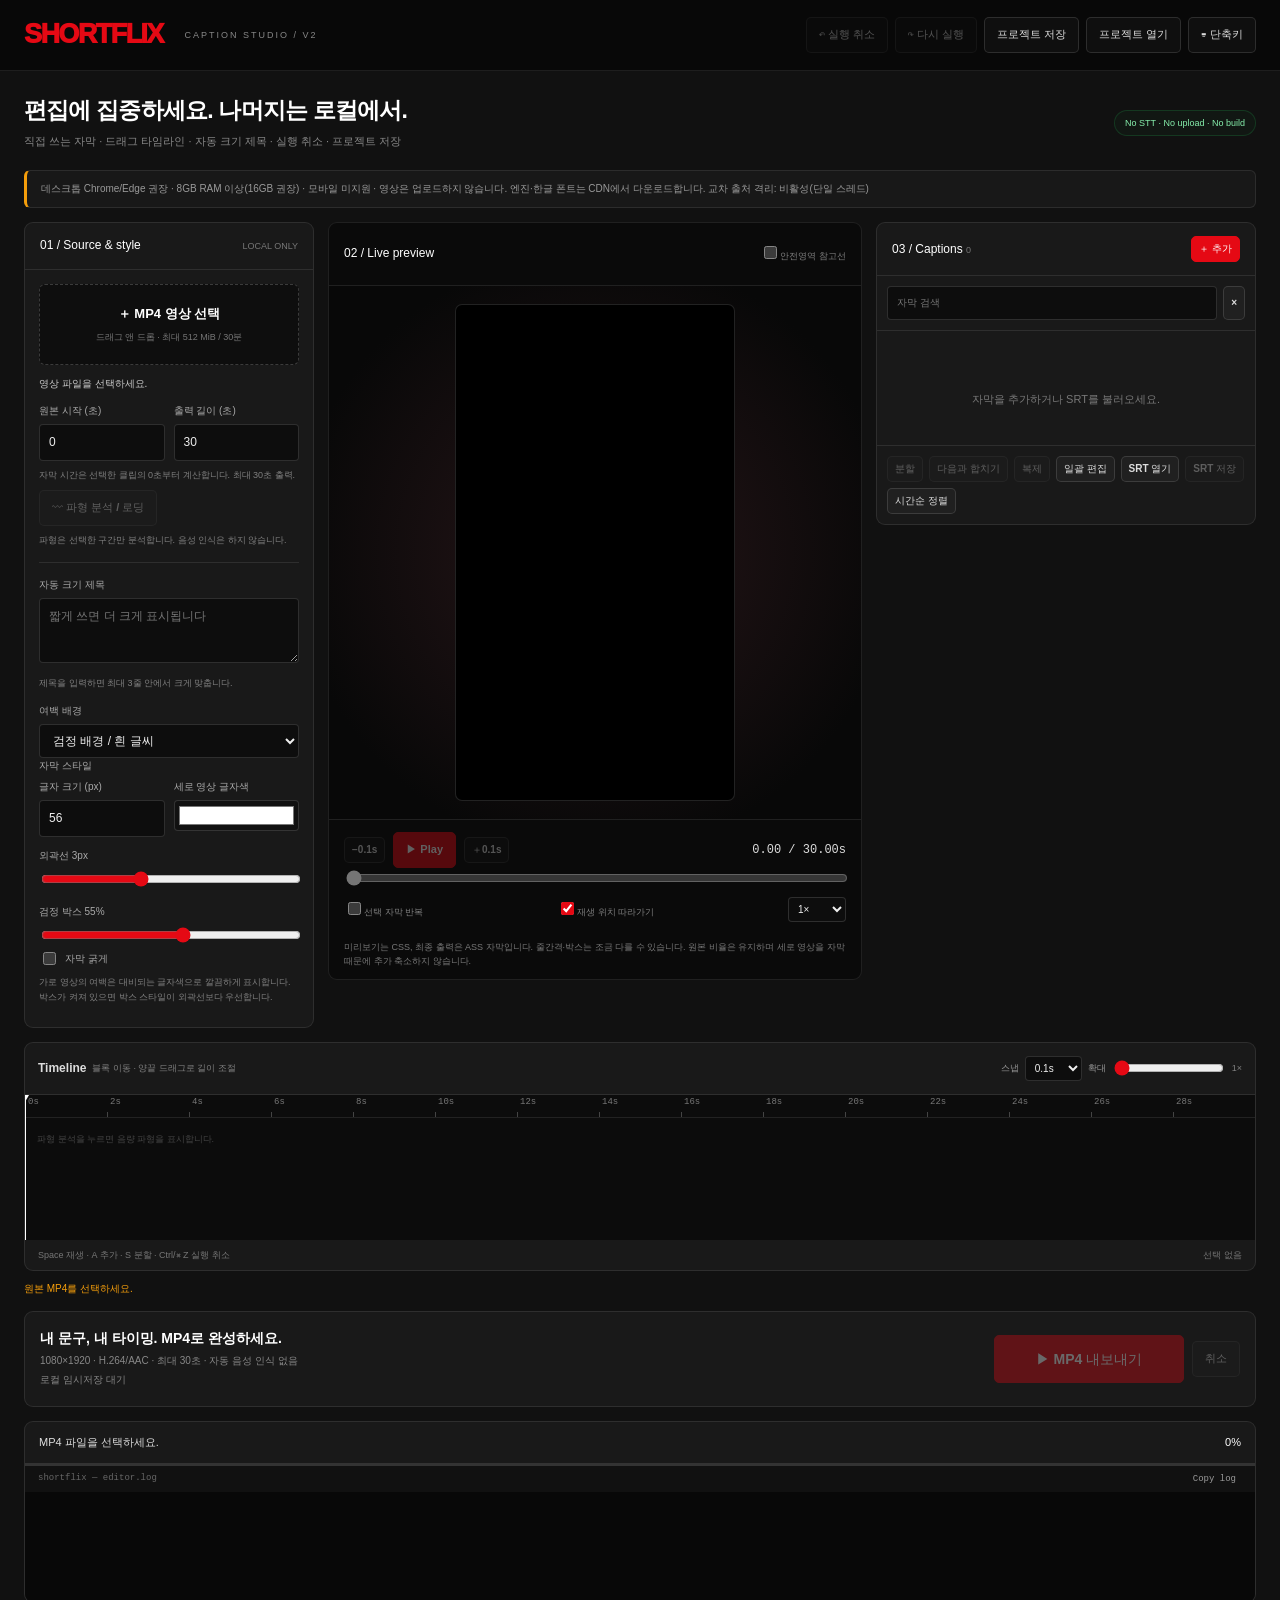
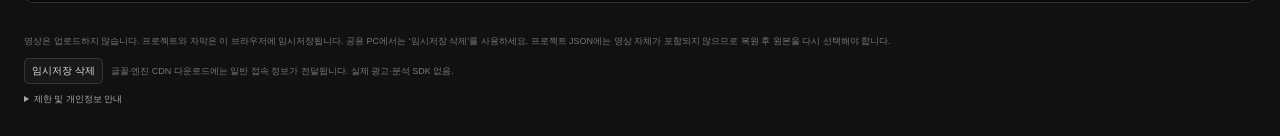
==== commit 6b155e51: "Add files via upload" ====
--- a/index.html
+++ b/index.html
@@ -1,337 +1,11 @@
-<!doctype html><html lang="ko"><head><meta charset="utf-8"><meta name="viewport" content="width=device-width,initial-scale=1"><meta name="theme-color" content="#000000"><title>SHORTFLIX — Manual Caption Studio</title><style>*{box-sizing:border-box}:root{color-scheme:dark;--red:#e50914;--line:#ffffff16;--muted:#999;font-family:Inter,-apple-system,BlinkMacSystemFont,"Segoe UI",sans-serif}html{scroll-behavior:smooth;scroll-padding-top:90px}body{margin:0;background:#141414;color:#e5e5e5;font-size:13px;line-height:1.6}button,input,textarea,select{font:inherit}button{cursor:pointer}button:disabled{opacity:.4;cursor:not-allowed}:focus-visible{outline:3px solid var(--red);outline-offset:4px}a{color:inherit;text-decoration:none}.hidden{display:none!important}.shell{max-width:1440px;padding:0 32px;margin:auto}.top{position:sticky;top:0;z-index:20;background:#000e;border-bottom:1px solid var(--line);backdrop-filter:blur(18px)}.nav{height:76px;display:flex;align-items:center;gap:30px}.brand{color:var(--red);font-size:29px;font-weight:950;letter-spacing:-1.8px}.navlinks{display:flex;gap:23px;font-size:11px;color:var(--muted)}.badge{margin-left:auto;border:1px solid var(--line);padding:6px 11px;border-radius:99px;font-size:10px;color:#aaa}.badge::before{content:"";display:inline-block;width:6px;height:6px;background:#22c55e;border-radius:50%;margin-right:7px}.hero{padding:36px 0 30px;background:radial-gradient(ellipse at 85% 5%,#e5091418,transparent 65%),linear-gradient(#000,#141414)}.eyebrow{font-size:10px;letter-spacing:3px;color:#999}h1{font-size:clamp(36px,4.5vw,60px);line-height:1.1;letter-spacing:-2px;color:#fff;margin:17px 0}h1 span{color:var(--red)}.hero p{color:#aaa;max-width:720px;font-size:13px}.advisory{background:#181818;border:1px solid var(--line);border-left:3px solid #f59e0b;padding:14px 18px;border-radius:7px;margin:7px 0 25px;font-size:11px;color:#aaa}.advisory strong{color:#fff;font-size:12px}.advisory p{margin:4px 0}.heading{display:flex;align-items:center;justify-content:space-between;gap:15px;margin:26px 0 15px}.heading h2{margin:0;font-size:20px;color:#fff;letter-spacing:-.6px}.heading h2::before{content:"";display:inline-block;width:3px;height:17px;background:var(--red);margin-right:10px;vertical-align:-1px}.heading small{font-size:10px;color:#777}.panel{background:#181818;border:1px solid var(--line);border-radius:11px;padding:21px;min-width:0}.setup{display:grid;grid-template-columns:1.1fr 1fr;gap:18px}.dropzone{position:relative;border:1px dashed #ffffff35;background:radial-gradient(ellipse at 50% 10%,#e5091409,transparent 70%),#101010;border-radius:7px;min-height:200px;display:flex;flex-direction:column;align-items:center;justify-content:center;gap:10px;text-align:center;padding:22px;transition:.2s}.dropzone:hover,.dropzone.dragging{border-color:var(--red);background:#211214}.dropzone input{position:absolute;inset:0;width:100%;height:100%;opacity:0;cursor:pointer}.dropzone:focus-within{outline:3px solid var(--red);outline-offset:4px}.drop-icon{color:var(--red);font-size:27px;width:53px;height:53px;display:grid;place-items:center;border:1px solid #e5091440;background:#e5091415;border-radius:12px}.dropzone strong{font-size:17px;color:white}.muted,.help{color:#888;font-size:10px}.file-info{font-size:11px;color:#ccc;overflow-wrap:anywhere;margin:12px 0 0}.file-info small{display:block;color:#888}.field{display:block;margin:12px 0 6px;color:#aaa;font-size:11px}.field:first-child{margin-top:0}input[type=number],input[type=text],textarea,select{background:#0d0d0d;border:1px solid #ffffff25;border-radius:5px;color:#fff;padding:9px 10px;max-width:100%}select,textarea{width:100%}textarea{resize:vertical;min-height:68px;max-height:190px;font-size:12px}.fields-row{display:grid;grid-template-columns:1fr 1fr;gap:12px}.fields-row input{width:100%}.note{font-size:10px;color:#888;margin:7px 0}.layout-info{color:#22c55e;font-size:11px;margin:12px 0}.title-spec{font-size:10px;color:#aaa;margin:5px 0}.btn{display:inline-flex;align-items:center;justify-content:center;gap:7px;color:#fff;border:1px solid transparent;border-radius:5px;padding:10px 15px;font-size:11px;font-weight:650;transition:background .2s}.primary{background:var(--red)}.primary:hover:not(:disabled){background:#b80710}.secondary{background:#ffffff0b;border-color:#ffffff22}.secondary:hover:not(:disabled){background:#252525}.ghost{border-color:#ffffff15;background:transparent;color:#aaa}.danger{color:#fca5a5}.actions{display:flex;gap:8px;flex-wrap:wrap;align-items:center}.editor-grid{display:grid;grid-template-columns:minmax(300px,430px) minmax(0,1fr);gap:20px;align-items:start}.preview-panel{position:sticky;top:96px;padding:18px;background:#111}.preview-stage{width:min(100%,310px);aspect-ratio:9/16;margin:auto;position:relative;overflow:hidden;background:black;border:1px solid #ffffff20;border-radius:8px;container-type:inline-size}.preview-stage video{position:absolute;width:100%;height:100%;inset:0;object-fit:contain;background:transparent}.overlay{position:absolute;z-index:2;pointer-events:none;text-align:center;white-space:pre;line-height:1.22;font-family:ShortflixNoto,sans-serif;transform:translate(-50%,-50%);left:50%;max-width:100%;font-weight:400}.overlay.title{font-weight:400}.overlay.box{background:#0009;padding:2px 4px;border-radius:2px;text-shadow:0 1px 2px black}.preview-controls{margin:14px 0 0}.play-line{display:flex;justify-content:space-between;align-items:center;gap:8px}.clock{font:12px ui-monospace,monospace;font-variant-numeric:tabular-nums;color:#ccc}.preview-controls input[type=range]{width:100%;margin-top:12px;accent-color:var(--red)}.caption-panel{min-height:450px}.toolbar{display:flex;justify-content:space-between;align-items:center;gap:10px;margin-bottom:14px;flex-wrap:wrap}.toolbar h3{font-size:14px;margin:0;color:#fff}.toolbar small{font-size:10px;color:#888}.timeline{height:62px;background:#0b0b0b;border:1px solid var(--line);border-radius:5px;position:relative;overflow:hidden;margin-bottom:16px;cursor:pointer}.timeline::before{content:"CLIP TIMELINE";position:absolute;top:6px;left:8px;color:#555;font-size:8px;letter-spacing:1px}.timeline-cue{position:absolute;height:22px;top:27px;background:#e5091440;border:1px solid #e5091470;border-radius:3px;color:#eee;padding:0 4px;text-align:left;overflow:hidden;white-space:nowrap;text-overflow:ellipsis;font-size:9px;min-width:2px}.timeline-cue.active{background:var(--red)}.playhead{position:absolute;top:0;bottom:0;width:1px;background:#fff;pointer-events:none;box-shadow:0 0 7px #fff6}.empty{border:1px dashed #ffffff22;border-radius:7px;padding:30px 15px;text-align:center;color:#888;font-size:12px}.caption-row{border:1px solid var(--line);border-radius:7px;padding:12px;margin-bottom:11px;background:#111}.caption-row.active{border-color:#e5091480}.caption-row.invalid{border-color:#f59e0b99}.caption-top{display:flex;gap:9px;align-items:center;flex-wrap:wrap}.caption-number{font-size:10px;color:#888;min-width:22px}.time-field{display:flex;align-items:center;gap:5px;color:#777;font-size:9px}.time-field input{width:83px;font-size:11px;padding:6px 7px}.caption-top .delete{margin-left:auto}.caption-row textarea{margin-top:10px;min-height:58px;width:100%}.caption-tools{display:flex;gap:7px;margin-top:7px;flex-wrap:wrap}.caption-tools button{font-size:9px;padding:4px 7px}.row-error{font-size:10px;color:#f59e0b;margin:5px 0 0}.editor-warning{font-size:11px;color:#f59e0b;min-height:17px;margin:12px 0}.preview-help{font-size:10px;color:#888;margin:12px 0 0}.render-bar{margin-top:23px;display:grid;grid-template-columns:1fr auto;gap:20px;align-items:center}.render-bar h3{font-size:15px;color:#fff;margin:0}.render-bar p{font-size:10px;color:#888;margin:4px 0}.render-button{font-size:15px;padding:14px 25px;min-width:220px}.processing{margin-top:20px}.status-top{display:flex;justify-content:space-between;gap:15px}#status{font-size:12px;color:#aaa;overflow-wrap:anywhere;margin:0}.percent{font-size:21px;color:white}progress{appearance:none;-webkit-appearance:none;width:100%;height:4px;border:0;border-radius:6px;background:#333;display:block;overflow:hidden;margin:17px 0;accent-color:var(--red)}progress::-webkit-progress-bar{background:#333}progress::-webkit-progress-value{background:var(--red)}progress::-moz-progress-bar{background:var(--red)}.terminal{border:1px solid var(--line);border-radius:6px;overflow:hidden;background:#080808}.terminal-head{background:#101010;border-bottom:1px solid var(--line);padding:8px 11px;display:flex;align-items:center;gap:5px;font-size:9px;color:#777}.terminal-head i{height:6px;width:6px;border-radius:50%;background:#555}.terminal-head i:first-child{background:#b65353}.terminal-head i:nth-child(2){background:#b69343}.terminal-head i:nth-child(3){background:#568c65}.terminal-head span{margin-left:5px;font-family:monospace}.terminal-head button{margin-left:auto;background:none;border:0;color:#aaa;font-size:10px}#log{height:145px;overflow:auto;white-space:pre-wrap;overflow-wrap:anywhere;font:11px/1.8 ui-monospace,monospace;color:#999;margin:0;padding:12px}#log:empty::before{content:"// Manual captions. Your words, your timing.";color:#555}.result{margin-top:25px}.result-grid{display:grid;grid-template-columns:330px 1fr;gap:30px;align-items:center}.output-frame{height:min(500px,65vh);aspect-ratio:9/16;max-width:100%;margin:auto;background:black;border:1px solid #ffffff20;border-radius:8px;overflow:hidden}.output-frame video{width:100%;height:100%;display:block;object-fit:contain}.result-info h3{font-size:33px;color:#fff;line-height:1.2;letter-spacing:-1px;margin:15px 0}.ready{font-size:10px;color:#22c55e}.result-info p{font-size:12px;color:#aaa}.invalid-result{color:#f59e0b!important}footer{margin:35px 0 0;border-top:1px solid var(--line);padding:23px 0 30px;font-size:10px;color:#777}footer p{max-width:900px}footer summary{cursor:pointer;color:#aaa}.import-button{cursor:pointer}.import-button input{position:absolute;width:1px;height:1px;opacity:0}.import-button:focus-within{outline:3px solid var(--red);outline-offset:4px}dialog{padding:0;width:min(590px,calc(100vw - 32px));max-height:calc(100dvh - 40px);overflow:auto;background:#141414;color:#ddd;border:1px solid #ffffff25;border-radius:12px;box-shadow:0 30px 100px #000b}dialog::backdrop{background:#000d;backdrop-filter:blur(8px)}.modal-head{padding:18px 22px;display:flex;justify-content:space-between;align-items:center;gap:10px}.modal-head span{font-size:8px;letter-spacing:1px;color:#999}.skip{background:#ffffff10;border:1px solid #ffffff30;border-radius:4px;color:white;font-size:11px;padding:7px 12px}.sponsor{margin:0 22px;height:165px;padding:24px;display:flex;flex-direction:column;justify-content:end;background:radial-gradient(ellipse at 90% 0,#e5091425,transparent 70%),linear-gradient(145deg,#282828,#080808);border:1px solid var(--line);border-radius:7px}.sponsor small{font-size:8px;color:#999;letter-spacing:1px}.sponsor h3{font-size:27px;line-height:1.2;letter-spacing:-1px;color:white;margin:10px 0}.modal-body{padding:20px 22px}.modal-body h2{font-size:15px;color:white;margin:0 0 8px}#modalStatus{font-size:11px;color:#aaa;overflow-wrap:anywhere}.count-label{display:flex;justify-content:space-between;gap:12px;color:#777;font-size:9px;margin-top:18px}.count-track{height:3px;background:#333;margin:8px 0 14px}.count-fill{height:100%;width:0;background:var(--red)}.modal-note{font-size:10px;color:#888}.modal-actions{display:flex;justify-content:space-between;gap:15px;align-items:center;margin-top:17px}.modal-actions span{font-size:10px;color:#777}#toast{position:fixed;bottom:22px;left:50%;transform:translateX(-50%);padding:10px 17px;border-radius:6px;background:#252525;border:1px solid #ffffff25;max-width:90vw;z-index:100;font-size:12px}.sr-only{position:absolute;width:1px;height:1px;margin:-1px;padding:0;clip:rect(0,0,0,0);overflow:hidden;white-space:nowrap}@media(max-width:1000px){.shell{padding:0 22px}.badge{font-size:8px}.editor-grid{grid-template-columns:minmax(280px,340px) minmax(0,1fr)}.time-field input{width:73px}.caption-top{gap:6px}}@media(max-width:760px){.nav{height:68px}.navlinks{display:none}.setup{grid-template-columns:1fr}.editor-grid{grid-template-columns:1fr}.preview-panel{position:static}.preview-stage{width:min(100%,260px)}.caption-panel{min-height:300px}.render-bar{grid-template-columns:1fr}.render-bar .actions{justify-content:flex-start}.result-grid{grid-template-columns:1fr}.result-info{padding:0 5px}.heading small{display:none}}@media(max-width:480px){.shell{padding:0 15px}.badge{display:none}.hero{padding:28px 0 22px}h1{font-size:39px}.panel{padding:16px}.fields-row{gap:8px}.caption-number{min-width:16px}.time-field input{width:68px}.caption-top .delete{padding:5px 7px}.modal-head span{font-size:7px}.sponsor h3{font-size:23px}.render-button{width:100%}}@media(prefers-reduced-motion:reduce){html{scroll-behavior:auto}*,*::before,*::after{animation:none!important;transition:none!important}}
-</style></head><body><a class="sr-only" href="#editor">자막 편집기로 건너뛰기</a><header class="top"><div class="shell nav"><a class="brand" href="#">SHORTFLIX</a><nav class="navlinks" aria-label="메뉴"><a href="#setup">Source</a><a href="#editor">Caption Editor</a><a href="#privacy">Privacy</a></nav><span class="badge">Manual Captions · Client-Side · No Upload</span></div></header>
-<div class="hero"><div class="shell"><div class="eyebrow">YOUR WORDS. YOUR TIMING.</div><h1>Your story.<br><span>Your subtitles.</span></h1><p>음성 인식 없이 직접 만드는 자막. 영상을 보면서 문구와 시간을 편집하고, 제목은 영역 안에서 최대한 크게 자동 맞춤합니다.</p></div></div>
-<main class="shell"><aside class="advisory"><strong>LOCAL VIDEO EDITOR · 설치·로그인·영상 업로드 없음</strong><p>데스크톱 Chrome/Edge · RAM 8GB 이상, 16GB 권장 · 모바일 미지원. 1080×1920 인코딩은 PC에 따라 느릴 수 있습니다.</p><p>Whisper/STT 모델은 사용하지 않습니다. FFmpeg 엔진과 한글 폰트만 실행 시 다운로드합니다.</p><p id="capability">브라우저 확인 중…</p></aside>
-<section id="setup"><div class="heading"><h2>01 / Source &amp; title</h2><small>최대 512 MiB · 30분 입력 · 최대 30초 출력</small></div><div class="setup"><div class="panel"><label id="dropzone" class="dropzone"><input id="file" type="file" accept=".mp4,video/mp4" aria-label="원본 MP4 선택"><span class="drop-icon" aria-hidden="true">↑</span><strong>Drop your MP4 here</strong><span class="help">또는 클릭하여 파일 선택</span></label><div id="fileInfo" class="file-info hidden"><span id="fileName"></span><small id="fileMeta"></small></div><p id="layoutInfo" class="layout-info"></p><p class="note">가로·정사각형: 위 여백 제목 + 아래 여백 자막.<br>세로: 추가 축소 없이 영상 위 제목·자막.</p></div><div class="panel"><label class="field" for="titleText">제목 / 고정 문구</label><textarea id="titleText" maxlength="100" placeholder="예: 아무도 예상 못 한 결말"></textarea><p id="titleSpec" class="title-spec">제목 영역에서 실제 글자 폭을 측정해 최대 크기로 맞춥니다.</p><div class="fields-row"><div><label class="field" for="background">여백 배경</label><select id="background"><option value="black">검정 / 흰 글씨</option><option value="white">흰색 / 검정 글씨</option></select></div><div><label class="field" for="captionSize">수동 자막 글자 크기</label><select id="captionSize"><option value="48">작게 · 48px</option><option value="56" selected>기본 · 56px</option><option value="68">크게 · 68px</option></select></div></div><div class="fields-row"><div><label class="field" for="clipStart">원본에서 시작 (초)</label><input id="clipStart" type="number" min="0" step="0.1" value="0"></div><div><label class="field" for="clipDuration">내보낼 길이 (최대 30초)</label><input id="clipDuration" type="number" min="0.1" max="30" step="0.1" value="30"></div></div><div class="actions" style="margin-top:12px"><button id="suggestClip" class="btn secondary" disabled>음량 기반 하이라이트 추천</button></div><p class="note">아래 자막 시간은 원본 시간이 아니라 선택한 클립의 0초부터 계산합니다. 시작 구간을 바꿔도 자막의 클립 기준 시간은 유지됩니다.</p></div></div></section>
-<section id="editor"><div class="heading"><h2>02 / Caption editor</h2><small>문구 · 시작 시간 · 종료 시간을 직접 편집</small></div><div class="editor-grid"><div class="panel preview-panel"><div id="previewStage" class="preview-stage"><video id="sourcePreview" playsinline preload="metadata" aria-label="자막 편집 미리보기"></video><div id="liveTitle" class="overlay title" aria-hidden="true"></div><div id="liveCaption" class="overlay" aria-hidden="true"></div></div><div class="preview-controls"><div class="play-line"><button id="playPause" class="btn secondary" disabled>▶ Play</button><span class="clock"><span id="clock">0.00</span> / <span id="durationLabel">30.00</span>s</span></div><label class="sr-only" for="scrub">클립 재생 위치</label><input id="scrub" type="range" min="0" max="30" step="0.01" value="0" disabled></div><p class="preview-help">미리보기는 배치 확인용입니다. 최종 자막 줄간격·박스·글꼴 렌더링은 MP4 결과와 조금 다를 수 있습니다.</p></div><div class="panel caption-panel"><div class="toolbar"><div><h3>직접 작성하는 타임 자막</h3><small id="cueCount">0 captions</small></div><div class="actions"><button id="addCue" class="btn primary" disabled>＋ 자막 추가</button><label class="btn secondary import-button">SRT 불러오기<input id="importSrt" type="file" accept=".srt,text/plain" disabled aria-label="SRT 자막 불러오기"></label><button id="saveSrt" class="btn secondary" disabled>SRT 저장</button></div></div><div id="timeline" class="timeline" role="slider" tabindex="0" aria-label="클립 타임라인" aria-valuemin="0" aria-valuemax="30" aria-valuenow="0"><div id="playhead" class="playhead"></div></div><div id="emptyCues" class="empty">영상 선택 후 ‘＋ 자막 추가’를 누르세요.<br>글과 시간을 직접 입력하거나 SRT 파일을 불러올 수 있습니다.</div><div id="captionRows"></div><p id="editorWarning" class="editor-warning" role="status" aria-live="polite"></p><p class="note">자막 행의 ‘현재→시작’, ‘현재→끝’으로 재생 위치를 시간에 넣을 수 있습니다. 자막은 겹치지 않게 지정하세요. 최대 200개 / 각 200자. 표시 폭 기준 3줄을 넘으면 여러 자막으로 나누세요.</p></div></div></section>
-<section class="panel render-bar"><div><h3>03 / Render your short</h3><p>현재 제목·배치·편집 자막을 MP4에 직접 넣습니다. 자동 음성 인식은 실행하지 않습니다.</p></div><div class="actions"><button id="render" class="btn primary render-button" disabled>▶ MP4 내보내기</button><button id="cancel" class="btn ghost" disabled>취소</button></div></section>
-<section id="processing" class="panel processing"><div class="status-top"><p id="status" role="status" aria-live="polite">원본 MP4를 선택하세요.</p><span class="percent"><span id="percent">0</span>%</span></div><progress id="progress" value="0" max="100" aria-label="내보내기 진행률"></progress><div class="terminal"><div class="terminal-head"><i></i><i></i><i></i><span>shortflix — manual-editor.log</span><button id="copyLog">Copy log</button></div><pre id="log" tabindex="0" aria-label="변환 로그"></pre></div></section>
-<section id="result" class="panel result hidden"><div class="result-grid"><div class="output-frame"><video id="outputPreview" controls playsinline aria-label="내보낸 MP4"></video></div><div class="result-info"><span class="ready">EXPORT COMPLETE</span><h3>Your words.<br>In the spotlight.</h3><p id="resultMeta"></p><p id="resultNote">게시 전 제목과 자막 타이밍을 확인하세요.</p><div class="actions"><a id="downloadMp4" class="btn primary" download="shortflix.mp4">↓ MP4 다운로드</a><button id="downloadRenderedSrt" class="btn secondary">SRT 다운로드</button></div></div></div></section>
-<footer id="privacy"><p>원본 영상은 서버로 전송되지 않습니다. 엔진·폰트 다운로드 시 CDN에 일반 접속 정보가 전달됩니다. 실제 광고·추적 SDK는 없습니다. 자막은 직접 작성하며 음성 인식 모델을 다운로드하지 않습니다.</p><details><summary>사용 안내 / 제한</summary><p>출력은 1080×1920 / H.264·AAC MP4입니다. 입력 최대 512 MiB, 30분, 4K 상당 픽셀 수. 내보내기 최대 30초. WORKERFS 미지원 시 192 MiB 이하 입력만 메모리 복사합니다. 자막 파일은 클립 0초 기준이며 시간·문장만 저장합니다.</p><p>영상 선택·파일 변경 시 작성 자막은 초기화되므로 필요하면 SRT로 저장하세요. 페이지를 닫으면 편집 내용이 사라집니다. 제목은 최대 100자, 최대 3줄에 맞춰 크기를 조절합니다. 폰트가 지원하지 않는 이모지·문자는 표시되지 않을 수 있습니다. 사이트는 Netflix와 무관합니다.</p></details></footer></main>
-<dialog id="ad" aria-labelledby="adTitle"><div class="modal-head"><span>ADVERTISEMENT SIMULATION / SPONSORED BREAK</span><button id="closeAd" class="skip">Close / Skip ✕</button></div><div class="sponsor"><small>FICTIONAL SHOWCASE · NO REAL ADVERTISER</small><h3 id="sponsorTitle">Your words. Your spotlight.</h3></div><div class="modal-body"><h2 id="adTitle">Your short is rendering.</h2><p id="modalStatus">준비 중…</p><div class="count-label"><span>쇼케이스 애니메이션 · 실제 처리 ETA와 무관</span><span id="countLabel">12s</span></div><div class="count-track"><div id="countFill" class="count-fill"></div></div><p class="modal-note">실제 광고 요청·추적·클릭 보상이 없는 시뮬레이션입니다. 지금 닫아도 변환은 계속되며 카운트다운을 기다릴 필요가 없습니다.</p><div class="modal-actions"><span>내 PC에서 변환 중</span><button id="modalCancel" class="btn secondary">처리 취소</button></div></div></dialog><div id="toast" class="hidden" role="status"></div>
-<script type="module">
-// Pure formatting/layout functions, also exercised by the included validation.
-function clamp(x,a,b){return Math.max(a,Math.min(b,x));}
-function layoutFor(width,height,bg='black',requestedSize=56){
- if(!(width>0&&height>0))throw Error('영상 크기를 읽을 수 없습니다.');
- const portrait=height>width,ratio=width/height;
- let imageW,imageH;
- if(ratio>=1080/1920){imageW=1080;imageH=Math.max(2,Math.floor(1080/ratio/2)*2);}else{imageH=1920;imageW=Math.max(2,Math.floor(1920*ratio/2)*2);}
- const x=Math.floor((1080-imageW)/4)*2,y=Math.floor((1920-imageH)/4)*2;
- const innerWidth=portrait?Math.max(20,imageW-2*Math.min(70,imageW*.08)):940;
- const speechSize=Math.min(requestedSize,Math.max(18,Math.floor(innerWidth/10)));
- const titleBox=portrait?{x:540,y:Math.max(y+65,150)+Math.min(340,imageH*.28)/2,width:innerWidth,height:Math.min(340,imageH*.28)}:{x:540,y:y/2,width:940,height:Math.max(40,y-80)};
- const speechY=portrait?Math.min(y+imageH-70,1680):Math.round((y+imageH+36+1700)/2);
- return{portrait,bg:bg==='white'?'white':'black',imageW,imageH,x,y,innerWidth,speechSize,speechY,titleBox};
-}
-function fitFilter(L){return "[0:v:0]scale=w='max(2,trunc(iw*if(gt(sar,0),sar,1)/2)*2)':h=ih,setsar=1,"+'scale=w=1080:h=1920:force_original_aspect_ratio=decrease:force_divisible_by=2,'+`pad=w=1080:h=1920:x=trunc((ow-iw)/4)*2:y=trunc((oh-ih)/4)*2:color=${L.bg},setsar=1`;}
-function graphemes(text){return typeof Intl.Segmenter==='function'?[...new Intl.Segmenter('ko',{granularity:'grapheme'}).segment(text)].map(s=>s.segment):Array.from(text);}
-function measuredLines(text,maxWidth,measure){
- const lines=[];
- for(const paragraph of String(text).replace(/\r\n?/g,'\n').split('\n')){
-  let chars=graphemes(paragraph),line='';
-  if(!chars.length){lines.push('');continue;}
-  for(const char of chars){
-   if(line&&measure(line+char)>maxWidth){
-    const cut=line.lastIndexOf(' ');
-    if(cut>0&&measure(line.slice(0,cut))>maxWidth*.45){lines.push(line.slice(0,cut).trimEnd());line=line.slice(cut+1)+char;}
-    else{lines.push(line.trimEnd());line=char.trimStart();}
-   }else line+=char;
-  }
-  lines.push(line.trimEnd());
- }
- return lines;
-}
-function fitTitle(text,box,metrics){
- const clean=String(text).replace(/\u0000/g,'').trim();if(!clean)return{fontSize:0,lines:[],height:0,lineHeight:0};
- function candidate(size){const m=metrics(size),lines=measuredLines(clean,box.width,t=>m.measure(t)),height=lines.length*m.lineHeight;return{fontSize:size,lines,height,lineHeight:m.lineHeight,fits:lines.length<=3&&height<=box.height&&lines.every(t=>m.measure(t)<=box.width+.1)};}
- let lo=18,hi=720,best=null;
- while(lo<=hi){const mid=Math.floor((lo+hi)/2),c=candidate(mid);if(c.fits){best=c;lo=mid+1;}else hi=mid-1;}
- if(!best)throw Error('제목을 3줄 안에 넣을 수 없습니다. 제목을 줄이거나 줄바꿈을 조정하세요.');return best;
-}
-function srtStamp(s){let ms=Math.max(0,Math.round(s*1000));const h=Math.floor(ms/3600000);ms%=3600000;const m=Math.floor(ms/60000);ms%=60000;const sec=Math.floor(ms/1000);ms%=1000;return`${String(h).padStart(2,'0')}:${String(m).padStart(2,'0')}:${String(sec).padStart(2,'0')},${String(ms).padStart(3,'0')}`;}
-function makeSrt(cues){return[...cues].sort((a,b)=>a.start-b.start).map((c,i)=>`${i+1}\n${srtStamp(c.start)} --> ${srtStamp(c.end)}\n${c.text.trim()}\n`).join('\n');}
-function parseStamp(text){const m=String(text).trim().match(/^(\d{1,3}):(\d{2}):(\d{2})[,.](\d{3})$/);if(!m||Number(m[2])>59||Number(m[3])>59)throw Error('SRT 시간 형식이 올바르지 않습니다.');return Number(m[1])*3600+Number(m[2])*60+Number(m[3])+Number(m[4])/1000;}
-function parseSrt(text){
- const blocks=String(text).replace(/^\uFEFF/,'').replace(/\r\n?/g,'\n').trim().split(/\n[ \t]*\n/),out=[];
- if(blocks.length===1&&!blocks[0])return[];
- for(const block of blocks){const lines=block.split('\n');if(/^\d+$/.test(lines[0]?.trim()))lines.shift();const m=(lines.shift()||'').match(/^\s*(\d{1,3}:\d{2}:\d{2}[,.]\d{3})\s*-->\s*(\d{1,3}:\d{2}:\d{2}[,.]\d{3})(?:\s+.*)?$/);if(!m)throw Error('SRT에서 시간 줄을 찾을 수 없습니다.');const start=parseStamp(m[1]),end=parseStamp(m[2]),body=lines.join('\n').replace(/<[^>]*>/g,'').replace(/\u0000/g,'').trim();if(!body||end<=start)throw Error('SRT 문구 또는 시간 범위를 확인하세요.');out.push({start,end,text:body});}
- if(out.length>200)throw Error('SRT는 최대 200개 자막까지 지원합니다.');return out;
-}
-function cueErrors(cues,duration){
- const errors=new Map();const sorted=[...cues].sort((a,b)=>a.start-b.start);
- for(const c of cues){if(!Number.isFinite(c.start)||!Number.isFinite(c.end)||c.start<0||c.end-c.start<.02||c.end>duration+.001)errors.set(c.id,'시간은 0초 이상, 자막 길이 0.02초 이상, 클립 길이 이내여야 합니다.');else if(!c.text.trim())errors.set(c.id,'자막 문구를 입력하세요.');else if(graphemes(c.text).length>200)errors.set(c.id,'자막 한 개는 200자 이내로 입력하세요.');}
- let last=null;
- for(const c of sorted){if(last&&c.start<last.end-.001){errors.set(c.id,'이전 자막과 시간이 겹칩니다.');errors.set(last.id,'다음 자막과 시간이 겹칩니다.');}if(!last||c.end>last.end)last=c;}
- return errors;
-}
-function assStamp(s){let cs=Math.max(0,Math.round(s*100));const h=Math.floor(cs/360000);cs%=360000;const m=Math.floor(cs/6000);cs%=6000;const sec=Math.floor(cs/100);cs%=100;return`${h}:${String(m).padStart(2,'0')}:${String(sec).padStart(2,'0')}.${String(cs).padStart(2,'0')}`;}
-function safeAss(text){return String(text).replace(/\\/g,'＼').replace(/{/g,'｛').replace(/}/g,'｝').replace(/\r/g,'').replace(/\n/g,'\\N').replace(/[\x00-\x1f]/g,' ');}
-function makeAss(cues,titleFit,duration,L){
- const color=!L.portrait&&L.bg==='white'?'&H00000000':'&H00FFFFFF',border=L.portrait?3:1,outline=L.portrait?10:0,align=L.portrait?2:5;
- const header=`[Script Info]
-ScriptType: v4.00+
-PlayResX: 1080
-PlayResY: 1920
-WrapStyle: 2
-ScaledBorderAndShadow: yes
-
-[V4+ Styles]
-Format: Name, Fontname, Fontsize, PrimaryColour, SecondaryColour, OutlineColour, BackColour, Bold, Italic, Underline, StrikeOut, ScaleX, ScaleY, Spacing, Angle, BorderStyle, Outline, Shadow, Alignment, MarginL, MarginR, MarginV, Encoding
-Style: Speech,Noto Sans CJK KR,${L.speechSize},${color},${color},&H80000000,&H80000000,0,0,0,0,100,100,0,0,${border},${outline},0,${align},20,20,20,1
-Style: Title,Noto Sans CJK KR,${Math.max(18,titleFit.fontSize)},${color},${color},&H80000000,&H80000000,0,0,0,0,100,100,0,0,${border},${outline},0,5,20,20,20,1
-
-[Events]
-Format: Layer, Start, End, Style, Name, MarginL, MarginR, MarginV, Effect, Text
-`;
- const events=cues.map(c=>`Dialogue: 0,${assStamp(c.start)},${assStamp(c.end)},Speech,,0,0,0,,{\\an${align}\\pos(540,${Math.round(L.speechY)})}${safeAss(c.displayText||c.text)}`);
- if(titleFit.lines.length)events.push(`Dialogue: 1,0:00:00.00,${assStamp(duration)},Title,,0,0,0,,{\\an5\\pos(${Math.round(L.titleBox.x)},${Math.round(L.titleBox.y)})}${safeAss(titleFit.lines.join('\n'))}`);
- return header+events.join('\n')+'\n';
-}
-
-const $=id=>document.getElementById(id),BASE=new URL('./',location.href),local=p=>new URL(p,BASE).href;
-const CONFIG={maxBytes:512*1024**2,maxSeconds:1800,maxPixels:3840*2160,font:'https://raw.githubusercontent.com/notofonts/noto-cjk/main/Sans/OTF/Korean/NotoSansCJKkr-Regular.otf'};
-const state={file:null,info:null,sourceURL:null,outputURL:null,cues:[],nextId:1,renderedSrt:'',busy:null,fontBytes:null,fontLoaded:false,layout:null,titleFit:null,prepared:[],eligible:false};
-const rows=new Map(),downloadURLs=new Set(),canvas=document.createElement('canvas'),ctx=canvas.getContext('2d');
-let refreshToken=0,toastTimer=null,adTimer=null,adStart=0;
-function notify(text){clearTimeout(toastTimer);$('toast').textContent=text;$('toast').classList.remove('hidden');toastTimer=setTimeout(()=>$('toast').classList.add('hidden'),4000);}
-function log(text){$('log').textContent=($('log').textContent+'\n'+new Date().toLocaleTimeString()+' '+text).split('\n').slice(-180).join('\n');$('log').scrollTop=$('log').scrollHeight;}
-function status(text,n){$('status').textContent=text;$('modalStatus').textContent=text;if(n!=null){$('progress').value=n;$('percent').textContent=Math.round(n);}}
-function check(job){if(job.cancelled)throw new DOMException('취소됨','AbortError');}
-function bounded(job,promise,ms,label,stop=()=>{}){
- return new Promise((resolve,reject)=>{
-  let done=false;const finish=(fn,v)=>{if(done)return;done=true;clearTimeout(timer);job.aborters.delete(abort);fn(v);};
-  const abort=()=>{try{stop();}finally{finish(reject,new DOMException('취소됨','AbortError'));}};
-  const timer=setTimeout(()=>{try{stop();}finally{finish(reject,Error(label+' 시간 초과'));}},ms);
-  job.aborters.add(abort);promise.then(v=>finish(resolve,v),e=>finish(reject,e));if(job.cancelled)abort();
- });
-}
-async function fetchBytes(job,url){const c=new AbortController(),abort=()=>c.abort();job.aborters.add(abort);const timer=setTimeout(abort,180000);try{check(job);const r=await fetch(url,{signal:c.signal,mode:'cors'});if(!r.ok)throw Error('다운로드 HTTP '+r.status);return new Uint8Array(await r.arrayBuffer());}finally{clearTimeout(timer);job.aborters.delete(abort);}}
-async function ensureFont(job){
- if(state.fontLoaded)return;
- status('제목 자동 크기 맞춤용 한글 폰트 로딩…',5);
- const bytes=state.fontBytes||await fetchBytes(job,CONFIG.font);if(bytes.length<1000||bytes.length>25*1024**2)throw Error('폰트 파일 다운로드 오류');
- const face=new FontFace('ShortflixNoto',bytes.buffer.slice(bytes.byteOffset,bytes.byteOffset+bytes.byteLength));
- await bounded(job,face.load(),60000,'폰트 로딩');check(job);document.fonts.add(face);state.fontBytes=bytes;state.fontLoaded=true;
-}
-function metrics(size){ctx.font=`${size}px ShortflixNoto`;return{measure:text=>ctx.measureText(text).width,lineHeight:size*1.5};}
-function getClip(){
- if(!state.info)throw Error('영상을 먼저 선택하세요.');
- const start=Number($('clipStart').value),duration=Number($('clipDuration').value);
- if($('clipStart').value===''||$('clipDuration').value===''||!Number.isFinite(start)||!Number.isFinite(duration)||start<0||duration<.1||duration>30||start+duration>state.info.duration+.01)throw Error('구간은 원본 범위 안에서, 길이는 0.1~30초로 지정하세요.');
- return{start,duration};
-}
-function currentTime(){try{const c=getClip();return clamp($('sourcePreview').currentTime-c.start,0,c.duration);}catch{return 0;}}
-function markDirty(){if(state.outputURL){$('resultNote').textContent='편집 내용이 변경되었습니다. 아래 파일은 이전 결과이므로 다시 내보내세요.';$('resultNote').classList.add('invalid-result');}}
-function scheduleRefresh(dirty=false){if(dirty)markDirty();if(refreshToken)return;refreshToken=requestAnimationFrame(()=>{refreshToken=0;refreshEditor();});}
-function preparedCue(c,L){
- const lines=measuredLines(c.text,L.innerWidth,t=>metrics(L.speechSize).measure(t));
- if(lines.length>3)throw Error('한 자막이 3줄을 넘습니다. 문구를 줄이거나 여러 자막으로 나누세요.');
- return{...c,displayText:lines.join('\n')};
-}
-function refreshEditor(){
- let warnings=[],L=null,fit={fontSize:0,lines:[],height:0},prepared=[];const errors=new Map();
- if(state.info){
-  try{
-   const c=getClip();$('durationLabel').textContent=c.duration.toFixed(2);$('scrub').max=c.duration;$('timeline').setAttribute('aria-valuemax',c.duration);
-   L=layoutFor(state.info.width,state.info.height,$('background').value,Number($('captionSize').value));
-   if(graphemes($('titleText').value).length>100)throw Error('제목은 100자 이내입니다.');
-   fit=fitTitle($('titleText').value,L.titleBox,metrics);
-   for(const [id,msg] of cueErrors(state.cues,c.duration))errors.set(id,msg);
-   for(const cue of state.cues){try{prepared.push(preparedCue(cue,L));}catch(e){errors.set(cue.id,e.message);}}
-   if(errors.size)warnings.push('시간 또는 문구를 확인할 자막이 '+errors.size+'개 있습니다.');
-   $('titleSpec').textContent=fit.lines.length?`제목 자동 맞춤: ${fit.fontSize}px · ${fit.lines.length}줄 · 실제 폰트 폭 기준`:'제목을 입력하면 영역 안에서 최대 크기로 맞춥니다.';
-  }catch(e){warnings.push(e.message);}
- }
- state.layout=L;state.titleFit=fit;state.prepared=prepared;
- for(const cue of state.cues){const row=rows.get(cue.id);if(!row)continue;const message=errors.get(cue.id)||'';row.node.classList.toggle('invalid',!!message);row.error.textContent=message;}
- state.eligible=Boolean(state.file&&state.fontLoaded&&L&&!warnings.length);
- $('editorWarning').textContent=warnings.join(' ');$('cueCount').textContent=state.cues.length+' captions';$('emptyCues').classList.toggle('hidden',!!state.cues.length);
- updateEnabled();drawTimeline();syncPlayback();
-}
-function updateEnabled(){
- const locked=!!state.busy,has=!!state.file;
- for(const el of document.querySelectorAll('#setup input,#setup textarea,#setup select,#setup button'))el.disabled=locked||(!has&&el.id==='suggestClip');
- for(const el of document.querySelectorAll('#editor input,#editor textarea,#editor button'))el.disabled=locked||!has;
- $('saveSrt').disabled=locked||!has||!state.cues.length;
- $('render').disabled=locked||!state.eligible;$('cancel').disabled=!locked;
- if(!state.supported){$('file').disabled=true;$('render').disabled=true;}
-}
-function setOverlay(el,text,x,y,fontSize,color,anchor,boxed){
- el.textContent=text;el.classList.toggle('hidden',!text);el.classList.toggle('box',boxed);const scale=$('previewStage').clientWidth/1080;
- el.style.left=x/1080*100+'%';el.style.top=y/1920*100+'%';el.style.fontSize=fontSize*scale+'px';el.style.color=color;
- el.style.lineHeight='1.5';el.style.transform=anchor==='bottom'?'translate(-50%,-100%)':'translate(-50%,-50%)';
-}
-function syncPlayback(){
- let c;try{c=getClip();}catch{return;}
- const time=currentTime(),L=state.layout;$('clock').textContent=time.toFixed(2);$('scrub').value=time;$('playhead').style.left=time/c.duration*100+'%';$('timeline').setAttribute('aria-valuenow',time.toFixed(2));
- if(L){
-  $('previewStage').style.background=L.bg;const color=!L.portrait&&L.bg==='white'?'#000':'#fff';
-  const title=state.titleFit||{lines:[],fontSize:0};setOverlay($('liveTitle'),title.lines.join('\n'),L.titleBox.x,L.titleBox.y,title.fontSize,color,'center',L.portrait);
-  const active=state.prepared.filter(x=>time>=x.start&&time<x.end);const text=active.slice(0,1).map(x=>x.displayText).join('\n');
-  setOverlay($('liveCaption'),text,540,L.speechY,L.speechSize,color,L.portrait?'bottom':'center',L.portrait);
- }
- for(const cue of state.cues){const active=time>=cue.start&&time<cue.end;rows.get(cue.id)?.node.classList.toggle('active',active);$('timeline').querySelector(`[data-cue="${cue.id}"]`)?.classList.toggle('active',active);}
- $('playPause').textContent=$('sourcePreview').paused?'▶ Play':'Ⅱ Pause';
-}
-function seek(time){try{const c=getClip();$('sourcePreview').currentTime=c.start+clamp(Number(time)||0,0,c.duration);syncPlayback();}catch{}}
-function drawTimeline(){
- for(const el of $('timeline').querySelectorAll('.timeline-cue'))el.remove();let c;try{c=getClip();}catch{return;}
- for(const cue of state.cues){if(!Number.isFinite(cue.start)||!Number.isFinite(cue.end))continue;const el=document.createElement('button');el.className='timeline-cue';el.dataset.cue=cue.id;el.type='button';el.textContent=cue.text||'자막';el.title=`${cue.start.toFixed(2)}–${cue.end.toFixed(2)}s ${cue.text}`;const start=clamp(cue.start,0,c.duration),end=clamp(cue.end,0,c.duration);el.style.left=start/c.duration*100+'%';el.style.width=Math.max(0,(end-start)/c.duration*100)+'%';el.disabled=!!state.busy;el.onclick=e=>{e.stopPropagation();if(!state.busy)seek(cue.start);};$('timeline').insertBefore(el,$('playhead'));}
-}
-function makeButton(text,fn,cls='btn ghost'){const b=document.createElement('button');b.type='button';b.className=cls;b.textContent=text;b.onclick=fn;return b;}
-function renderRows(){
- rows.clear();$('captionRows').replaceChildren();
- state.cues.forEach((cue,index)=>{
-  const node=document.createElement('div');node.className='caption-row';const top=document.createElement('div');top.className='caption-top';const number=document.createElement('span');number.className='caption-number';number.textContent=String(index+1).padStart(2,'0');top.append(number);
-  const inputs={};
-  for(const [key,label]of[['start','시작'],['end','종료']]){const wrap=document.createElement('label');wrap.className='time-field';wrap.append(document.createTextNode(label));const input=document.createElement('input');input.type='number';input.min='0';input.step='0.01';input.value=cue[key].toFixed(2);input.setAttribute('aria-label',`자막 ${index+1} ${label} 초`);input.oninput=()=>{cue[key]=input.value===''?NaN:Number(input.value);scheduleRefresh(true);};wrap.append(input);top.append(wrap);inputs[key]=input;}
-  top.append(makeButton('삭제',()=>{state.cues=state.cues.filter(x=>x.id!==cue.id);markDirty();renderRows();},'btn ghost danger delete'));
-  const text=document.createElement('textarea');text.value=cue.text;text.maxLength=200;text.placeholder='자막 문구를 입력하세요';text.setAttribute('aria-label',`자막 ${index+1} 문구`);text.oninput=()=>{cue.text=text.value;scheduleRefresh(true);};
-  const tools=document.createElement('div');tools.className='caption-tools';
-  tools.append(makeButton('▶ 구간 보기',()=>{seek(cue.start);}),makeButton('현재→시작',()=>{cue.start=Number(currentTime().toFixed(2));inputs.start.value=cue.start;refreshEditor();markDirty();}),makeButton('현재→끝',()=>{cue.end=Number(currentTime().toFixed(2));inputs.end.value=cue.end;refreshEditor();markDirty();}));
-  const error=document.createElement('p');error.className='row-error';node.append(top,text,tools,error);rows.set(cue.id,{node,error,text,inputs});$('captionRows').append(node);
- });refreshEditor();
-}
-$('addCue').onclick=()=>{
- if(state.cues.length>=200){notify('최대 200개 자막까지 지원합니다.');return;}let c;try{c=getClip();}catch(e){notify(e.message);return;}
- const start=Number(Math.min(currentTime(),Math.max(0,c.duration-.1)).toFixed(2)),end=Number(Math.min(c.duration,start+3).toFixed(2));const cue={id:state.nextId++,start,end,text:''};state.cues.push(cue);markDirty();renderRows();rows.get(cue.id)?.text.focus();
-};
-$('playPause').onclick=async()=>{const v=$('sourcePreview');if(!v.paused){v.pause();return;}try{const c=getClip();if(v.currentTime<c.start||v.currentTime>=c.start+c.duration-.02)v.currentTime=c.start;await v.play();}catch(e){notify(e.message);}};
-$('scrub').oninput=()=>seek($('scrub').value);
-$('timeline').onclick=e=>{if(state.busy)return;const box=$('timeline').getBoundingClientRect();try{seek((e.clientX-box.left)/box.width*getClip().duration);}catch{}};
-$('timeline').onkeydown=e=>{if(state.busy)return;if(e.key==='ArrowLeft'||e.key==='ArrowRight'){e.preventDefault();seek(currentTime()+(e.key==='ArrowLeft'?-.1:.1));}};
-$('sourcePreview').addEventListener('timeupdate',()=>{try{const c=getClip();if(!$('sourcePreview').paused&&$('sourcePreview').currentTime>=c.start+c.duration){$('sourcePreview').pause();$('sourcePreview').currentTime=c.start+c.duration;}}catch{}syncPlayback();});
-for(const event of ['play','pause','seeked','loadeddata'])$('sourcePreview').addEventListener(event,syncPlayback);
-const previewResize=new ResizeObserver(()=>syncPlayback());previewResize.observe($('previewStage'));
-for(const id of ['titleText','background','captionSize'])$(id).addEventListener('input',()=>scheduleRefresh(true));
-for(const id of ['clipStart','clipDuration'])$(id).addEventListener('input',()=>{$('sourcePreview').pause();scheduleRefresh(true);});
-for(const id of ['clipStart','clipDuration'])$(id).addEventListener('change',()=>{try{const c=getClip();seek(0);}catch{}refreshEditor();});
-function downloadText(text,name,type){const url=URL.createObjectURL(new Blob([text],{type}));downloadURLs.add(url);const a=document.createElement('a');a.href=url;a.download=name;document.body.append(a);a.click();a.remove();setTimeout(()=>{URL.revokeObjectURL(url);downloadURLs.delete(url);},30000);}
-$('saveSrt').onclick=()=>{try{const c=getClip(),errors=cueErrors(state.cues,c.duration);if(errors.size)throw Error('자막 문구·시간 오류를 먼저 수정하세요.');downloadText(makeSrt(state.cues),'shortflix.srt','application/x-subrip;charset=utf-8');}catch(e){notify(e.message);}};
-$('importSrt').onchange=async()=>{
- const file=$('importSrt').files[0];if(!file)return;
- try{if(file.size>1024*1024)throw Error('SRT는 1 MiB 이하만 지원합니다.');const raw=await file.text();if(state.busy)throw Error('처리 중입니다. 완료 후 SRT를 불러오세요.');const cues=parseSrt(raw);if(state.cues.length&&!confirm('현재 자막을 불러온 SRT로 교체할까요?'))return;state.cues=cues.map(c=>({...c,id:state.nextId++}));markDirty();renderRows();notify('SRT를 불러왔습니다. 시간은 클립 0초 기준입니다.');}catch(e){notify(e.message);}finally{$('importSrt').value='';}
-};
-function resetOutput(){if(state.outputURL){$('outputPreview').removeAttribute('src');$('outputPreview').load();URL.revokeObjectURL(state.outputURL);state.outputURL=null;}$('result').classList.add('hidden');$('downloadMp4').removeAttribute('href');state.renderedSrt='';}
-async function readMetadata(url,job){const v=document.createElement('video');try{const p=new Promise((resolve,reject)=>{v.onloadedmetadata=resolve;v.onerror=()=>reject(Error('MP4 정보를 읽을 수 없습니다.'));});v.preload='metadata';v.src=url;await bounded(job,p,30000,'영상 정보');return{width:v.videoWidth,height:v.videoHeight,duration:v.duration};}finally{v.removeAttribute('src');v.load();}}
-function newJob(mode){return{mode,cancelled:false,aborters:new Set(),ff:null,urls:[],tail:[],rendering:false};}
-function cleanup(job){job.ff?.die();for(const u of job.urls)URL.revokeObjectURL(u);job.urls=[];}
-async function selectFile(file){
- if(state.busy||!file)return;
- if(!/\.mp4$/i.test(file.name)){notify('MP4를 선택하세요.');$('file').value='';return;}
- if(file.size>CONFIG.maxBytes){notify('512 MiB 이하 MP4를 선택하세요.');$('file').value='';return;}
- if(state.cues.length&&!confirm('영상을 바꾸면 작성 중인 자막이 초기화됩니다. SRT로 저장하셨나요? 계속할까요?')){$('file').value='';return;}
- const job=newJob('load');state.busy=job;updateEnabled();const url=URL.createObjectURL(file);let accepted=false;
- try{
-  status('영상 정보와 편집용 폰트를 준비합니다.',0);const info=await readMetadata(url,job);
-  if(!Number.isFinite(info.duration)||info.duration<.1||info.duration>CONFIG.maxSeconds||!info.width||!info.height||info.width*info.height>CONFIG.maxPixels)throw Error('0.1초~30분, 4K 상당 픽셀 수 이하 영상을 선택하세요.');
-  await ensureFont(job);check(job);
-  $('sourcePreview').pause();if(state.sourceURL)URL.revokeObjectURL(state.sourceURL);resetOutput();state.file=file;state.info=info;state.sourceURL=url;state.cues=[];accepted=true;
-  $('sourcePreview').src=url;$('clipStart').value='0';$('clipDuration').value=Math.min(30,info.duration).toFixed(2);$('fileInfo').classList.remove('hidden');$('fileName').textContent=file.name;$('fileMeta').textContent=`${(file.size/1024**2).toFixed(1)} MiB · ${info.width}×${info.height} · ${info.duration.toFixed(1)}s`;
-  $('layoutInfo').textContent=info.height>info.width?'세로 영상: 추가 축소 없이 영상 위 제목·자막':'가로·정사각형: 위 여백 제목 / 아래 여백 자막';renderRows();status('준비 완료. 자막을 추가하고 미리보기로 시간을 맞추세요.',0);
- }catch(e){status(job.cancelled?'취소되었습니다.':'실패: '+e.message,0);notify($('status').textContent);}
- finally{if(!accepted)URL.revokeObjectURL(url);state.busy=null;cleanup(job);refreshEditor();}
-}
-$('file').onchange=()=>selectFile($('file').files[0]);let dragDepth=0;
-for(const type of ['dragenter','dragover','dragleave','drop'])$('dropzone').addEventListener(type,e=>{
- e.preventDefault();e.stopPropagation();if(state.busy)return;if(type==='dragenter'){dragDepth++;$('dropzone').classList.add('dragging');}if(type==='dragover'&&e.dataTransfer)e.dataTransfer.dropEffect='copy';if(type==='dragleave'){dragDepth=Math.max(0,dragDepth-1);if(!dragDepth)$('dropzone').classList.remove('dragging');}if(type==='drop'){dragDepth=0;$('dropzone').classList.remove('dragging');if(e.dataTransfer?.files.length!==1){notify('MP4 하나만 선택하세요.');return;}selectFile(e.dataTransfer.files[0]);}
-});
-for(const event of ['dragover','drop'])window.addEventListener(event,e=>{if([...e.dataTransfer?.types||[]].includes('Files'))e.preventDefault();});
-
-class FFBridge{
- constructor(job){
-  this.job=job;this.worker=new Worker(local('assets/ffmpeg-worker.js'));this.pending=new Map();this.counter=0;
-  this.worker.onmessage=({data:m})=>{
-   if(m.event==='log'){job.tail.push(m.data);if(job.tail.length>70)job.tail.shift();return;}
-   if(m.event==='progress'){if(job.rendering&&Number.isFinite(m.data))status('MP4 인코딩 중 (예상 진행률)',60+39*clamp(m.data,0,1));return;}
-   const p=this.pending.get(m.id);if(!p)return;this.pending.delete(m.id);m.error?p.reject(Error(m.error)):p.resolve(m.value);
-  };
-  this.worker.onerror=e=>this.die(Error(e.message||'FFmpeg 워커 오류'));
- }
- call(op,data={},transfer=[],ms=120000){
-  check(this.job);if(!this.worker)return Promise.reject(Error('FFmpeg 워커 종료'));const id=++this.counter;
-  const promise=new Promise((resolve,reject)=>{this.pending.set(id,{resolve,reject});try{this.worker.postMessage({id,op,data},transfer);}catch(e){this.pending.delete(id);reject(e);}});
-  return bounded(this.job,promise,ms,'FFmpeg '+op,()=>this.die(Error('FFmpeg 작업 중단')));
- }
- die(error=Error('FFmpeg 종료')){this.worker?.terminate();this.worker=null;for(const p of this.pending.values())p.reject(error);this.pending.clear();}
-}
-async function loadFF(job){
- const modes=crossOriginIsolated&&typeof SharedArrayBuffer!=='undefined'?['mt','st']:['st'];let last;
- for(const mode of modes){
-  check(job);const ff=new FFBridge(job);job.ff=ff;const base=`https://cdn.jsdelivr.net/npm/@ffmpeg/core${mode==='mt'?'-mt':''}@0.12.10/dist/umd`;
-  try{
-   log('FFmpeg '+mode+' 엔진 로딩…');const config={};
-   for(const[key,name,type]of[['coreURL','ffmpeg-core.js','text/javascript'],['wasmURL','ffmpeg-core.wasm','application/wasm'],...(mode==='mt'?[['workerURL','ffmpeg-core.worker.js','text/javascript']]:[])]){
-    const bytes=await fetchBytes(job,base+'/'+name);check(job);const url=URL.createObjectURL(new Blob([bytes],{type}));job.urls.push(url);config[key]=url;
-   }
-   await ff.call('load',config,[],180000);return ff;
-  }catch(e){last=e;ff.die();check(job);log(mode+' 로딩 실패: '+e.message);}
- }throw last;
-}
-async function exec(job,args,ms=1800000){job.tail=[];const code=await job.ff.call('exec',{args,timeout:ms},[],ms+10000);check(job);if(code!==0)throw Error('FFmpeg '+code+': '+job.tail.slice(-18).join(' | '));}
-async function mountInput(job,file){
- const ff=job.ff;
- try{await ff.call('mount',{file:new File([file],'source.mp4',{type:'video/mp4'})});return'/input/source.mp4';}
- catch(e){check(job);log('WORKERFS 미지원: 메모리 복사 전환');if(file.size>192*1024**2)throw Error('이 환경에서는 192 MiB 이하 파일을 사용하세요.');const bytes=new Uint8Array(await file.arrayBuffer());await ff.call('write',{path:'source.mp4',bytes},[bytes.buffer]);return'source.mp4';}
-}
-function cancelJob(){const job=state.busy;if(!job)return;job.cancelled=true;for(const abort of [...job.aborters])abort();job.ff?.die();status('취소 중…');}
-$('cancel').onclick=$('modalCancel').onclick=cancelJob;$('closeAd').onclick=()=>$('ad').close();
-function beginJob(mode){const job=newJob(mode);state.busy=job;$('sourcePreview').pause();updateEnabled();$('log').textContent='';$('ad').showModal();return job;}
-function finishJob(job){cleanup(job);if($('ad').open)$('ad').close();state.busy=null;refreshEditor();}
-$('render').onclick=async()=>{
- if(state.busy)return;refreshEditor();if(!state.eligible){notify($('editorWarning').textContent||'편집 상태를 확인하세요.');return;}
- let clip;try{clip=getClip();}catch(e){notify(e.message);return;}
- const snapshot={file:state.file,clip:{...clip},L:{...state.layout,titleBox:{...state.layout.titleBox}},title:{...state.titleFit,lines:[...state.titleFit.lines]},cues:state.prepared.map(c=>({...c})),srt:makeSrt(state.cues)};
- const job=beginJob('render');
- try{
-  status('내보내기를 준비합니다.',0);await ensureFont(job);check(job);await loadFF(job);status('원본 파일 준비…',25);const input=await mountInput(job,snapshot.file),ff=job.ff;
-  const wantsText=snapshot.cues.length||snapshot.title.lines.length;
-  if(wantsText){
-   log('직접 편집한 '+snapshot.cues.length+'개 자막과 자동 맞춤 제목을 렌더링합니다.');
-   await ff.call('mkdir',{path:'/fonts'});const font=state.fontBytes.slice();await ff.call('write',{path:'/fonts/NotoSansCJKkr-Regular.otf',bytes:font},[font.buffer]);
-   const ass=new TextEncoder().encode(makeAss(snapshot.cues,snapshot.title,snapshot.clip.duration,snapshot.L));await ff.call('write',{path:'captions.ass',bytes:ass},[ass.buffer]);
-  }
-  const filter=fitFilter(snapshot.L)+(wantsText?',subtitles=filename=captions.ass:fontsdir=/fonts':'')+',format=yuv420p[vout]';
-  status('편집한 자막을 넣어 1080×1920 MP4 인코딩…',60);job.rendering=true;
-  await exec(job,['-ss',snapshot.clip.start.toFixed(3),'-i',input,'-t',snapshot.clip.duration.toFixed(3),'-filter_complex',filter,'-map','[vout]','-map','0:a:0?','-sn','-dn','-r','30','-c:v','libx264','-preset','ultrafast','-crf','25','-pix_fmt','yuv420p','-c:a','aac','-b:a','128k','-ac','2','-map_metadata','-1','-movflags','+faststart','-y','output.mp4']);
-  let bytes=await ff.call('read',{path:'output.mp4'});if(!bytes.length)throw Error('출력 파일이 비었습니다.');const blob=new Blob([bytes],{type:'video/mp4'});bytes=null;check(job);resetOutput();state.outputURL=URL.createObjectURL(blob);state.renderedSrt=snapshot.srt;
-  $('outputPreview').src=state.outputURL;$('downloadMp4').href=state.outputURL;$('downloadRenderedSrt').disabled=!snapshot.cues.length;
-  $('resultMeta').textContent=`원본 ${snapshot.clip.start.toFixed(2)}–${(snapshot.clip.start+snapshot.clip.duration).toFixed(2)}초 · 수동 자막 ${snapshot.cues.length}개 · 1080×1920`;
-  $('resultNote').textContent='제목 '+(snapshot.title.lines.length?snapshot.title.fontSize+'px 자동 맞춤':'없음')+' · '+(snapshot.L.portrait?'세로 영상 위 표시':'가로·정사각형 여백에 표시')+'. 게시 전에 확인하세요.';$('resultNote').classList.remove('invalid-result');$('result').classList.remove('hidden');status('완료 — MP4를 확인하고 다운로드하세요.',100);
-  $('result').scrollIntoView({behavior:matchMedia('(prefers-reduced-motion: reduce)').matches?'auto':'smooth',block:'start'});
- }catch(e){status(job.cancelled?'취소되었습니다.':'실패: '+e.message,0);log($('status').textContent);}
- finally{finishJob(job);}
-};
-$('downloadRenderedSrt').onclick=()=>{if(state.renderedSrt)downloadText(state.renderedSrt,'shortflix.srt','application/x-subrip;charset=utf-8');};
-function pcm16wav(bytes){
- const d=new DataView(bytes.buffer,bytes.byteOffset,bytes.byteLength),tag=p=>String.fromCharCode(...bytes.subarray(p,p+4));if(bytes.length<44||tag(0)!=='RIFF'||tag(8)!=='WAVE')throw Error('WAV 형식 오류');let fmt,channels,rate,bits,data;
- for(let p=12;p+8<=bytes.length;){const size=d.getUint32(p+4,true),s=p+8;if(s+size>bytes.length)throw Error('WAV 잘림');if(tag(p)==='fmt '){if(size<16)throw Error('WAV 형식 오류');fmt=d.getUint16(s,true);channels=d.getUint16(s+2,true);rate=d.getUint32(s+4,true);bits=d.getUint16(s+14,true);}if(tag(p)==='data')data=[s,size];p=s+size+(size&1);}
- if(fmt!==1||channels!==1||rate!==16000||bits!==16||!data)throw Error('PCM WAV 형식 오류');const rms=[];
- for(let p=0;p<data[1];p+=32000){let sum=0,count=0;const end=Math.min(data[1],p+32000);for(let j=p;j+1<end;j+=2){const x=d.getInt16(data[0]+j,true)/32768;sum+=x*x;count++;}rms.push(count?Math.sqrt(sum/count):0);}return rms;
-}
-function loudestStart(rms,duration,length){let best=0,bestScore=-1;const last=Math.max(0,duration-length);for(let start=0;start<=last;start++){const part=rms.slice(start,Math.ceil(start+length));const score=part.reduce((a,b)=>a+b,0)/Math.max(1,part.length);if(score>bestScore){bestScore=score;best=start;}}return best;}
-$('suggestClip').onclick=async()=>{
- if(!state.file||state.busy)return;
- if(state.cues.length&&!confirm('음량으로 원본 구간을 다시 선택합니다. 자막의 클립 기준 시간은 유지됩니다. 계속할까요?'))return;
- const job=beginJob('suggest');
- try{
-  status('음량 기반 구간 추천: 엔진 로딩…',0);await loadFF(job);const input=await mountInput(job,state.file);status('음량 분석용 오디오 추출…',30);
-  await exec(job,['-i',input,'-map','0:a:0','-vn','-ac','1','-ar','16000','-c:a','pcm_s16le','audio.wav'],900000);
-  let wav=await job.ff.call('read',{path:'audio.wav'});const rms=pcm16wav(wav);wav=null;const length=Math.min(30,state.info.duration);$('clipStart').value=loudestStart(rms,state.info.duration,length).toFixed(2);$('clipDuration').value=length.toFixed(2);seek(0);markDirty();status('음량이 큰 구간을 추천했습니다. 내용을 직접 확인하세요. 음성 인식은 하지 않았습니다.',100);
- }catch(e){status(job.cancelled?'취소되었습니다.':'실패: '+e.message,0);log($('status').textContent);}
- finally{finishJob(job);}
-};
-$('copyLog').onclick=async()=>{try{await navigator.clipboard.writeText($('log').textContent);notify('로그를 복사했습니다.');}catch{notify('로그를 선택하여 직접 복사하세요.');$('log').focus();}};
-function tickAd(){const elapsed=Math.min(12,(performance.now()-adStart)/1000);$('countFill').style.width=elapsed/12*100+'%';$('countLabel').textContent=elapsed<12?Math.ceil(12-elapsed)+'s':'쇼케이스 완료';$('sponsorTitle').textContent=['Your words. Your spotlight.','Edit locally. Create freely.','Your short. Ready to share.'][Math.min(2,Math.floor(elapsed/4))];if(elapsed>=12){clearInterval(adTimer);adTimer=null;}}
-const adObserver=new MutationObserver(()=>{clearInterval(adTimer);adTimer=null;if($('ad').open){adStart=performance.now();tickAd();adTimer=setInterval(tickAd,120);}});adObserver.observe($('ad'),{attributes:true,attributeFilter:['open']});
-state.supported=location.protocol!=='file:'&&isSecureContext&&typeof Worker!=='undefined'&&typeof WebAssembly!=='undefined'&&typeof FontFace!=='undefined';
-const mobile=/Android|iPhone|iPad|iPod/i.test(navigator.userAgent)||(navigator.platform==='MacIntel'&&navigator.maxTouchPoints>1);if(mobile)state.supported=false;
-$('capability').textContent='교차 출처 격리: '+(crossOriginIsolated?'활성 / 멀티스레드 시도':'비활성 / 단일 스레드')+' · 자동 음성 인식 사용 안 함';
-if(!state.supported)status(mobile?'모바일 미지원: 데스크톱 Chrome/Edge에서 실행하세요.':'Cloudflare Pages의 HTTPS 주소에서 실행하세요. 이 브라우저는 Worker/Wasm/FontFace가 필요합니다.');
-refreshEditor();
-window.addEventListener('beforeunload',e=>{
- if(state.busy)cleanup(state.busy);if(state.sourceURL)URL.revokeObjectURL(state.sourceURL);if(state.outputURL)URL.revokeObjectURL(state.outputURL);for(const u of downloadURLs)URL.revokeObjectURL(u);clearInterval(adTimer);clearTimeout(toastTimer);adObserver.disconnect();previewResize.disconnect();
-});
-
-</script></body></html>+<!doctype html><html lang="ko"><head><meta charset="utf-8"><meta name="viewport" content="width=device-width,initial-scale=1"><meta name="theme-color" content="#080808"><title>SHORTFLIX Caption Studio V2</title><link rel="stylesheet" href="./assets/styles.css"></head><body><a href="#editor" class="sr-only">편집기로 이동</a><header class="top"><div class="app nav"><a class="brand" href="#">SHORTFLIX</a><span class="edition">CAPTION STUDIO / V2</span><div class="nav-actions"><button id="undo" class="btn" disabled>↶ 실행 취소</button><button id="redo" class="btn" disabled>↷ 다시 실행</button><button id="saveProject" class="btn">프로젝트 저장</button><label class="btn import-label">프로젝트 열기<input id="openProject" type="file" accept=".json,application/json" aria-label="프로젝트 JSON 열기"></label><button id="help" class="btn">⌨ 단축키</button></div></div></header><main class="app"><div class="intro"><div><h1>편집에 집중하세요. 나머지는 로컬에서.</h1><p>직접 쓰는 자막 · 드래그 타임라인 · 자동 크기 제목 · 실행 취소 · 프로젝트 저장</p></div><span class="tag">No STT · No upload · No build</span></div><aside class="notice">데스크톱 Chrome/Edge 권장 · 8GB RAM 이상(16GB 권장) · 모바일 미지원 · 영상은 업로드하지 않습니다. 엔진·한글 폰트는 CDN에서 다운로드합니다. <span id="capability"></span></aside><div id="restoreBanner" class="restore hidden"><span id="restoreText">이 브라우저에 임시저장된 프로젝트가 있습니다.</span><button id="restore" class="btn primary">복원</button><button id="discardDraft" class="btn">삭제</button></div>
+<section id="editor" class="workspace"><aside class="panel source-panel"><div class="panel-head"><span>01 / Source &amp; style</span><small>LOCAL ONLY</small></div><div class="padded"><label id="dropzone" class="source-drop"><input id="file" type="file" accept=".mp4,video/mp4" aria-label="MP4 선택"><strong>＋ MP4 영상 선택</strong><small>드래그 앤 드롭 · 최대 512 MiB / 30분</small></label><p id="sourceInfo" class="source-name">영상 파일을 선택하세요.</p><p id="layoutInfo" class="help"></p><div class="grid2"><div><label class="label" for="clipStart">원본 시작 (초)</label><input id="clipStart" type="number" min="0" step=".01" value="0"></div><div><label class="label" for="duration">출력 길이 (초)</label><input id="duration" type="number" min=".1" max="30" step=".01" value="30"></div></div><p class="help">자막 시간은 선택한 클립의 0초부터 계산합니다. 최대 30초 출력.</p><button id="waveform" class="btn" disabled>〰 파형 분석 / 로딩</button><p class="help">파형은 선택한 구간만 분석합니다. 음성 인식은 하지 않습니다.</p><div class="divider"></div><label class="label" for="title">자동 크기 제목</label><textarea id="title" maxlength="100" placeholder="짧게 쓰면 더 크게 표시됩니다"></textarea><p id="titleSpec" class="help">실제 폰트 폭을 측정해 최대 3줄에 자동 맞춤합니다.</p><label class="label" for="background">여백 배경</label><select id="background"><option value="black">검정 배경 / 흰 글씨</option><option value="white">흰 배경 / 검정 글씨</option></select><details class="style-options" open><summary class="label">자막 스타일</summary><div class="grid2"><div><label class="label" for="fontSize">글자 크기 (px)</label><input id="fontSize" type="number" min="24" max="100" value="56"></div><div><label class="label" for="fontColor">세로 영상 글자색</label><input id="fontColor" type="color" value="#ffffff"></div></div><label class="label" for="outline">외곽선 <span id="outlineValue">3</span>px</label><input id="outline" type="range" min="0" max="8" step="1" value="3"><label class="label" for="boxOpacity">검정 박스 <span id="boxValue">55</span>%</label><input id="boxOpacity" type="range" min="0" max="1" step=".05" value=".55"><label class="inline"><input id="bold" type="checkbox">자막 굵게</label><p class="help">가로 영상의 여백은 대비되는 글자색으로 깔끔하게 표시합니다. 박스가 켜져 있으면 박스 스타일이 외곽선보다 우선합니다.</p></details></div></aside>
+<section class="panel preview-panel"><div class="panel-head"><span>02 / Live preview</span><label class="help"><input id="guides" type="checkbox">안전영역 참고선</label></div><div class="stage-wrap"><div id="stage" class="stage"><video id="sourceVideo" playsinline preload="metadata" aria-label="편집 미리보기"></video><div id="titleOverlay" class="overlay" aria-hidden="true"></div><div id="captionOverlay" class="overlay" aria-hidden="true"></div><div id="safeGuides" class="safe-guides hidden"></div></div></div><div class="player-bar"><div class="row"><div class="row"><button id="back" class="btn tiny-btn" disabled>−0.1s</button><button id="play" class="btn primary" disabled>▶ Play</button><button id="forward" class="btn tiny-btn" disabled>＋0.1s</button></div><span class="timecode"><span id="clock">0.00</span> / <span id="length">30.00</span>s</span></div><input id="scrub" type="range" min="0" max="30" step=".01" value="0" disabled aria-label="클립 재생 위치"><div class="row"><label class="help"><input id="loop" type="checkbox">선택 자막 반복</label><label class="help"><input id="follow" type="checkbox" checked>재생 위치 따라가기</label><select id="speed" class="speed" aria-label="재생 속도"><option value=".5">0.5×</option><option value=".75">0.75×</option><option value="1" selected>1×</option><option value="1.5">1.5×</option><option value="2">2×</option></select></div></div><p class="preview-note">미리보기는 CSS, 최종 출력은 ASS 자막입니다. 줄간격·박스는 조금 다를 수 있습니다. 원본 비율은 유지하며 세로 영상을 자막 때문에 추가 축소하지 않습니다.</p></section>
+<section class="panel captions-panel"><div class="panel-head"><span>03 / Captions <small id="cueCount">0</small></span><button id="add" class="btn primary tiny-btn" disabled>＋ 추가</button></div><div class="search-bar"><input id="search" type="text" placeholder="자막 검색" aria-label="자막 검색"><button id="clearSearch" class="btn tiny-btn">×</button></div><p id="searchCount" class="search-count"></p><div id="cueList" class="caption-list"><div id="empty" class="empty">영상 선택 후 자막을 추가하세요.<br>SRT 파일을 불러올 수도 있습니다.</div></div><div class="editor-tools"><button id="split" class="btn tiny-btn" disabled>분할</button><button id="merge" class="btn tiny-btn" disabled>다음과 합치기</button><button id="duplicate" class="btn tiny-btn" disabled>복제</button><button id="bulk" class="btn tiny-btn">일괄 편집</button><label class="btn tiny-btn import-label">SRT 열기<input id="importSrt" type="file" accept=".srt,text/plain" aria-label="SRT 불러오기"></label><button id="saveSrt" class="btn tiny-btn" disabled>SRT 저장</button><button id="sort" class="btn tiny-btn">시간순 정렬</button></div></section></section>
+<section class="panel timeline-panel"><div class="timeline-tools"><div class="row"><strong>Timeline</strong><span class="help">블록 이동 · 양끝 드래그로 길이 조절</span></div><div class="row"><label for="snap">스냅</label><select id="snap" class="snap-select"><option value="0">없음</option><option value=".05">0.05s</option><option value=".1" selected>0.1s</option><option value=".5">0.5s</option></select><label for="zoom">확대</label><input id="zoom" class="zoom" type="range" min="1" max="8" step=".5" value="1"><span id="zoomLabel" class="help">1×</span></div></div><div id="timelineScroll" class="timeline-scroll"><div id="timeline" class="timeline-inner" role="slider" tabindex="0" aria-label="자막 타임라인" aria-valuemin="0" aria-valuemax="30" aria-valuenow="0"><div id="ruler" class="ruler"></div><canvas id="waveCanvas" class="waveform"></canvas><span id="waveEmpty" class="waveform-empty">파형 분석을 누르면 음량 파형을 표시합니다.</span><div id="blocks"></div><div id="playhead" class="playhead"></div></div></div><div class="timeline-bottom"><span>Space 재생 · A 추가 · S 분할 · Ctrl/⌘ Z 실행 취소</span><span id="selectionInfo">선택 없음</span></div></section><p id="errors" class="editor-error" role="status" aria-live="polite"></p>
+<section class="panel export-bar"><div><h3>내 문구, 내 타이밍. MP4로 완성하세요.</h3><p>1080×1920 · H.264/AAC · 최대 30초 · 자동 음성 인식 없음</p><p id="autosaveState">로컬 임시저장 대기</p></div><div class="row"><button id="render" class="btn primary export-btn" disabled>▶ MP4 내보내기</button><button id="cancel" class="btn" disabled>취소</button></div></section><section class="panel log-panel"><div class="status-row"><span id="status" role="status" aria-live="polite">MP4 파일을 선택하세요.</span><span class="percent"><span id="percent">0</span>%</span></div><progress id="progress" value="0" max="100" aria-label="변환 진행률"></progress><div class="console-head"><span>shortflix — editor.log</span><button id="copyLog">Copy log</button></div><pre id="log" tabindex="0" aria-label="처리 로그"></pre></section>
+<section id="result" class="panel result hidden"><div class="output-frame"><video id="output" controls playsinline aria-label="완성 MP4"></video></div><div><span class="ready">EXPORT COMPLETE</span><h2>Your words.<br>In the spotlight.</h2><p id="resultInfo"></p><p id="resultNote">게시 전 자막과 타이밍을 확인하세요.</p><div class="row"><a id="downloadMp4" class="btn primary" download="shortflix.mp4">↓ MP4 다운로드</a><button id="exportSrt" class="btn">결과 SRT</button></div></div></section><footer><p>영상은 업로드하지 않습니다. 프로젝트와 자막은 이 브라우저에 임시저장됩니다. 공용 PC에서는 ‘임시저장 삭제’를 사용하세요. 프로젝트 JSON에는 영상 자체가 포함되지 않으므로 복원 후 원본을 다시 선택해야 합니다.</p><div class="row"><button id="clearDraft" class="btn tiny-btn">임시저장 삭제</button><span>글꼴·엔진 CDN 다운로드에는 일반 접속 정보가 전달됩니다. 실제 광고·분석 SDK 없음.</span></div><details><summary>제한 및 개인정보 안내</summary><p>최대 512 MiB / 30분 / 4K 상당 픽셀 수 입력. 내보내기 최대 30초. 자막 최대 300개, 각 300자·표시 기준 3줄. 겹치는 자막은 오류를 수정해야 내보낼 수 있습니다. 모바일 미지원. 파형 분석은 오디오 트랙이 필요하지만 수동 내보내기는 오디오 없이도 가능합니다.</p><p>색상/박스는 세로 영상 위 자막에 적용됩니다. 가로·정사각형은 검정/흰 여백 안에 대비되는 글자색을 사용합니다. 미리보기 참고선은 출력되지 않으며 플랫폼별 UI 안전을 보장하지 않습니다. Whisper·LLM 다운로드는 없습니다. Netflix와 관계없는 독립 도구입니다.</p></details></footer></main>
+<dialog id="shortcuts"><div class="dialog-head"><h2>편집 단축키</h2><button class="btn" data-close="shortcuts">닫기</button></div><p class="help">문구·숫자 입력 중에는 편집 단축키를 실행하지 않습니다. 브라우저/운영체제가 일부 조합을 우선할 수 있습니다.</p><div class="shortcut-grid"><span>재생 / 일시정지</span><kbd>Space</kbd><span>현재 위치에 자막 추가</span><kbd>A</kbd><span>선택 자막 분할</span><kbd>S</kbd><span>현재 위치 → 시작 / 끝</span><kbd>I / O</kbd><span>0.1초 이동 / 1초 이동</span><kbd>← → / Shift + ← →</kbd><span>선택 자막 삭제</span><kbd>Delete</kbd><span>실행 취소 / 다시 실행</span><kbd>Ctrl/⌘ Z / Shift Z</kbd><span>자막 복제</span><kbd>Ctrl/⌘ D</kbd><span>프로젝트 저장</span><kbd>Ctrl/⌘ S</kbd></div></dialog>
+<dialog id="bulkDialog"><div class="dialog-head"><h2>일괄 편집</h2><button class="btn" data-close="bulkDialog">닫기</button></div><div class="bulk-grid"><section><label class="label" for="shiftSeconds">모든 자막 시간 이동 (초)</label><input id="shiftSeconds" type="number" step=".1" value=".5"><p class="help">양수는 뒤로, 음수는 앞으로. 범위를 벗어나면 적용하지 않습니다.</p><button id="applyShift" class="btn primary">일괄 이동</button></section><section><label class="label" for="findText">찾을 문구 (대소문자 구분)</label><input id="findText" type="text"><label class="label" for="replaceText">바꿀 문구</label><input id="replaceText" type="text"><p class="help">모든 자막에 적용. 실행 취소로 복구할 수 있습니다.</p><button id="replaceAll" class="btn primary">모두 바꾸기</button></section></div></dialog>
+<dialog id="ad"><div class="dialog-head"><small>ADVERTISEMENT SIMULATION / SPONSORED BREAK</small><button id="closeAd" class="btn">Close / Skip</button></div><div class="dialog-card"><small>FICTIONAL SHOWCASE · NO REAL ADVERTISER</small><h3 id="sponsorTitle">Your words. Your spotlight.</h3></div><p id="modalStatus" class="help">처리 중…</p><div class="row" style="justify-content:space-between"><span class="help">쇼케이스 애니메이션 · 실제 ETA 아님</span><span id="countLabel" class="help">12s</span></div><div class="count-track"><div id="countFill" class="count-fill"></div></div><p class="help">실제 광고 요청·추적·클릭 보상이 없습니다. 지금 닫아도 처리는 계속되며 카운트다운을 기다릴 필요가 없습니다.</p><div class="row" style="justify-content:space-between"><span class="help">사용자 PC에서 변환 중</span><button id="modalCancel" class="btn">처리 취소</button></div></dialog><div id="toast" class="toast hidden" role="status"></div>
+<script type="module" src="./assets/app.js"></script></body></html>
--- a/assets/styles.css
+++ b/assets/styles.css
@@ -0,0 +1 @@
+*{box-sizing:border-box}:root{color-scheme:dark;--red:#e50914;--line:#ffffff17;--muted:#929292;font-family:Inter,-apple-system,BlinkMacSystemFont,"Segoe UI",sans-serif}body{margin:0;background:#111;color:#ddd;font-size:12px;line-height:1.6}button,input,select,textarea{font:inherit}button{cursor:pointer}button:disabled{opacity:.35;cursor:not-allowed}a{color:inherit;text-decoration:none}:focus-visible{outline:2px solid var(--red);outline-offset:3px}.hidden{display:none!important}.app{max-width:1700px;margin:auto;padding:0 24px}.top{position:sticky;top:0;z-index:30;background:#080808ed;border-bottom:1px solid var(--line);backdrop-filter:blur(15px)}.nav{min-height:70px;display:flex;gap:22px;align-items:center;flex-wrap:wrap;padding-top:10px;padding-bottom:10px}.brand{font-size:27px;color:var(--red);font-weight:950;letter-spacing:-1.6px}.edition{font-size:9px;letter-spacing:2px;color:#888}.nav-actions{margin-left:auto;display:flex;gap:7px;align-items:center;flex-wrap:wrap}.btn{display:inline-flex;align-items:center;justify-content:center;gap:6px;padding:8px 12px;border:1px solid #ffffff20;background:#ffffff08;border-radius:5px;color:#ddd;font-weight:550;font-size:11px}.btn:hover:not(:disabled){background:#282828}.primary{background:var(--red);border-color:var(--red);color:white}.primary:hover:not(:disabled){background:#b80710}.tiny-btn{padding:4px 7px;font-size:10px}.danger{color:#fca5a5}.file-label{position:relative;cursor:pointer}.file-label input{position:absolute;inset:0;opacity:0;width:100%;height:100%;cursor:pointer}.file-label:focus-within{outline:2px solid var(--red);outline-offset:3px}.intro{display:flex;justify-content:space-between;align-items:center;gap:20px;padding:21px 0 16px}.intro h1{font-size:23px;letter-spacing:-.8px;color:#fff;margin:0}.intro p{font-size:11px;color:#888;margin:4px 0}.tag{border:1px solid #22c55e30;background:#22c55e09;color:#86efac;padding:5px 10px;border-radius:99px;font-size:9px;white-space:nowrap}.notice{padding:10px 14px;background:#181818;border:1px solid var(--line);border-left:3px solid #f59e0b;border-radius:6px;font-size:10px;color:#999;margin-bottom:14px}.restore{display:flex;align-items:center;gap:10px;background:#292211;border:1px solid #f59e0b50;padding:10px 14px;border-radius:6px;margin-bottom:14px;font-size:11px}.restore span{flex:1}.workspace{display:grid;grid-template-columns:290px minmax(300px,1fr) 380px;gap:14px;align-items:start}.panel{border:1px solid var(--line);background:#191919;border-radius:9px;min-width:0;overflow:hidden}.panel-head{display:flex;align-items:center;justify-content:space-between;gap:10px;padding:13px 15px;border-bottom:1px solid var(--line);font-size:12px;color:#fff}.panel-head small{color:#777;font-size:9px}.padded{padding:14px}.source-drop{position:relative;background:#0e0e0e;border:1px dashed #ffffff30;border-radius:6px;padding:19px 10px;display:block;text-align:center;cursor:pointer}.source-drop.dragging,.source-drop:hover{border-color:var(--red)}.source-drop input{position:absolute;inset:0;opacity:0;width:100%;height:100%;cursor:pointer}.source-drop strong{display:block;color:white;font-size:13px}.source-drop small{display:block;font-size:9px;color:#777;margin-top:6px}.source-name{font-size:10px;overflow-wrap:anywhere;margin:11px 0;color:#ccc}.source-name small{display:block;color:#777}.label{display:block;font-size:10px;color:#aaa;margin:11px 0 5px}.label:first-child{margin-top:0}input[type=text],input[type=number],textarea,select{color:#eee;background:#0d0d0d;border:1px solid #ffffff23;border-radius:4px;padding:8px 9px;max-width:100%}input[type=number]{width:100%}textarea{width:100%;resize:vertical;min-height:65px;max-height:230px}select{width:100%}input[type=range]{accent-color:var(--red);width:100%}input[type=color]{width:100%;height:31px;border:1px solid #ffffff25;background:#111;border-radius:4px}input[type=checkbox]{accent-color:var(--red)}.row{display:flex;gap:8px;align-items:center;flex-wrap:wrap}.grid2{display:grid;grid-template-columns:1fr 1fr;gap:9px}.help{font-size:9px;color:#808080;line-height:1.7;margin:7px 0}.divider{border-top:1px solid var(--line);margin:14px 0}.style-options label.inline{display:flex;gap:6px;align-items:center;font-size:10px;color:#aaa}.preview-panel{background:#0a0a0a}.stage-wrap{padding:18px;display:grid;place-items:center;min-height:400px;background:radial-gradient(ellipse,#281619,#080808 80%)}.stage{aspect-ratio:9/16;width:min(100%,280px);position:relative;background:#000;border:1px solid #ffffff22;border-radius:7px;overflow:hidden}.stage video{position:absolute;inset:0;width:100%;height:100%;object-fit:contain;background:transparent}.overlay{position:absolute;pointer-events:none;white-space:pre;text-align:center;line-height:1.5;transform:translate(-50%,-50%);font-family:ShortflixNoto,sans-serif;z-index:2}.overlay.box{background:#0009;padding:2px 4px;border-radius:2px}.safe-guides{position:absolute;inset:8% 6% 12%;border:1px dashed #ffffff35;pointer-events:none;z-index:3}.safe-guides::before{content:"SAFE GUIDE (참고용)";position:absolute;top:3px;left:5px;font-size:7px;color:#ffffff70}.player-bar{padding:12px 15px;border-top:1px solid var(--line)}.timecode{font:12px ui-monospace,monospace;color:#ddd;font-variant-numeric:tabular-nums}.player-bar .row{justify-content:space-between}.speed{width:auto;padding:5px;font-size:10px}.preview-note{font-size:9px;color:#777;padding:0 15px 11px;margin:0}.caption-list{max-height:610px;overflow:auto;padding:11px;scrollbar-width:thin;scrollbar-color:#444 #151515}.caption-row{background:#101010;border:1px solid var(--line);border-radius:6px;padding:10px;margin-bottom:9px}.caption-row.selected{border-color:#e50914b0;box-shadow:inset 3px 0 var(--red)}.caption-row.active{background:#241719}.caption-row.invalid{border-color:#f59e0b99}.caption-top{display:flex;gap:5px;align-items:center}.caption-number{font-size:9px;color:#777;min-width:20px}.time-input{width:80px!important;font-size:10px;padding:5px!important}.caption-top .delete{margin-left:auto}.caption-row textarea{font-size:12px;min-height:56px;margin-top:7px}.caption-tools{display:flex;gap:5px;margin-top:6px;flex-wrap:wrap}.row-error{font-size:9px;color:#f59e0b;margin:5px 0 0}.empty{text-align:center;color:#777;font-size:11px;padding:25px 8px}.search-bar{display:flex;gap:6px;padding:10px;border-bottom:1px solid var(--line)}.search-bar input{min-width:0;flex:1;font-size:10px}.search-count{font-size:9px;color:#777;padding:0 12px 6px}.editor-tools{padding:10px;display:flex;flex-wrap:wrap;gap:6px;border-top:1px solid var(--line)}.editor-error{font-size:10px;color:#f59e0b;margin:10px 0}.timeline-panel{margin-top:14px}.timeline-tools{padding:11px 13px;border-bottom:1px solid var(--line);display:flex;align-items:center;justify-content:space-between;gap:12px;flex-wrap:wrap}.timeline-tools .row{gap:6px}.timeline-tools label{font-size:9px;color:#999}.zoom{width:110px!important}.snap-select{width:auto;font-size:10px;padding:5px}.timeline-scroll{overflow:auto;scrollbar-width:thin;scrollbar-color:#444 #111}.timeline-inner{height:145px;min-width:100%;position:relative;background:#0c0c0c;touch-action:none}.ruler{height:23px;border-bottom:1px solid var(--line);position:relative;pointer-events:none}.tick{position:absolute;top:2px;font:9px ui-monospace,monospace;color:#777;transform:translateX(3px)}.tick::after{content:"";position:absolute;height:5px;width:1px;background:#444;left:-3px;top:15px}.waveform{position:absolute;left:0;top:25px;height:45px;width:100%;pointer-events:none}.waveform-empty{position:absolute;left:12px;top:37px;font-size:9px;color:#444;pointer-events:none}.cue-block{position:absolute;height:45px;top:83px;background:#e5091433;border:1px solid #e5091470;border-radius:4px;cursor:grab;overflow:hidden;touch-action:none;color:#ddd;display:flex;align-items:center;user-select:none;min-width:3px}.cue-block.selected{background:#e5091470;border-color:#e50914}.cue-block.active{box-shadow:0 0 0 1px #fff9}.cue-block .grip{height:100%;width:7px;position:absolute;top:0;background:#ffffff20;cursor:ew-resize;z-index:2}.grip.left{left:0}.grip.right{right:0}.cue-block .caption{padding:0 11px;font-size:10px;white-space:nowrap;overflow:hidden;text-overflow:ellipsis;pointer-events:none}.playhead{position:absolute;top:0;bottom:0;width:1px;background:white;pointer-events:none;z-index:10}.playhead::before{content:"";position:absolute;top:0;left:-4px;border-top:7px solid white;border-left:4px solid transparent;border-right:4px solid transparent}.timeline-bottom{display:flex;justify-content:space-between;gap:10px;padding:8px 13px;color:#777;font-size:9px}.export-bar{margin-top:14px;display:flex;justify-content:space-between;gap:16px;align-items:center;padding:15px}.export-bar h3{font-size:14px;margin:0;color:white}.export-bar p{font-size:10px;color:#888;margin:3px 0}.export-btn{font-size:14px;padding:12px 23px;min-width:190px}.log-panel{margin-top:14px}.status-row{display:flex;justify-content:space-between;gap:12px;padding:12px 14px;font-size:11px}.percent{color:white;font-variant-numeric:tabular-nums}progress{appearance:none;-webkit-appearance:none;border:0;height:3px;width:100%;background:#333;display:block;accent-color:var(--red)}progress::-webkit-progress-bar{background:#333}progress::-webkit-progress-value{background:var(--red)}progress::-moz-progress-bar{background:var(--red)}.console-head{display:flex;justify-content:space-between;padding:7px 13px;background:#111;color:#666;font:9px ui-monospace,monospace}.console-head button{background:none;border:0;color:#999;font-size:9px}#log{height:110px;background:#080808;white-space:pre-wrap;overflow:auto;overflow-wrap:anywhere;margin:0;padding:12px 14px;color:#999;font:10px/1.8 ui-monospace,monospace}.result{margin-top:14px;padding:20px;display:grid;grid-template-columns:260px 1fr;gap:25px;align-items:center}.output-frame{height:min(460px,60vh);aspect-ratio:9/16;max-width:100%;margin:auto;overflow:hidden;background:black;border-radius:7px;border:1px solid var(--line)}.output-frame video{width:100%;height:100%;object-fit:contain}.result h2{font-size:29px;color:white;line-height:1.2;letter-spacing:-1px}.result p{font-size:11px;color:#999}.warning{color:#f59e0b!important}.ready{font-size:9px;color:#22c55e}footer{padding:22px 0 30px;font-size:9px;color:#777}footer details{margin-top:8px}footer summary{cursor:pointer;color:#aaa}dialog{width:min(650px,calc(100vw - 30px));max-height:calc(100dvh - 40px);overflow:auto;background:#171717;color:#ddd;border:1px solid #ffffff25;border-radius:10px;padding:22px;box-shadow:0 30px 100px #000c}dialog::backdrop{background:#000d;backdrop-filter:blur(7px)}.dialog-head{display:flex;justify-content:space-between;align-items:center;gap:15px;margin-bottom:15px}.dialog-head h2{font-size:16px;color:white;margin:0}.dialog-head small{font-size:8px;letter-spacing:1px;color:#999}.dialog-card{border:1px solid var(--line);border-radius:7px;background:radial-gradient(ellipse at 90% 0,#e5091422,transparent 70%),linear-gradient(140deg,#282828,#090909);padding:25px;margin:15px 0}.dialog-card h3{font-size:26px;color:white;line-height:1.2;margin:10px 0}.dialog-card small{font-size:8px;color:#888}.count-track{height:3px;background:#333;margin:10px 0}.count-fill{height:100%;background:var(--red);width:0}.shortcut-grid{display:grid;grid-template-columns:1fr auto;gap:10px;font-size:12px}.shortcut-grid kbd{background:#292929;border:1px solid #ffffff25;border-radius:4px;padding:2px 6px;font:11px monospace}.import-label input{position:absolute;width:1px;height:1px;opacity:0}.import-label{cursor:pointer}.import-label:focus-within{outline:2px solid var(--red);outline-offset:3px}.bulk-grid{display:grid;grid-template-columns:1fr 1fr;gap:15px}.toast{position:fixed;bottom:20px;left:50%;transform:translateX(-50%);max-width:90vw;padding:11px 18px;background:#292929;border:1px solid #ffffff25;border-radius:6px;font-size:12px;z-index:100}.sr-only{position:absolute;width:1px;height:1px;margin:-1px;overflow:hidden;clip:rect(0,0,0,0);white-space:nowrap}kbd{font-family:monospace}@media(min-width:1600px){.stage{width:310px}.caption-list{max-height:680px}}@media(max-width:1200px){.workspace{grid-template-columns:250px minmax(270px,1fr) 330px}.app{padding:0 16px}.panel-head{padding:11px}.padded{padding:11px}.time-input{width:68px!important}.caption-top{gap:3px}}@media(max-width:1000px){.workspace{grid-template-columns:250px 1fr}.captions-panel{grid-column:1/-1}.caption-list{max-height:380px;display:grid;grid-template-columns:1fr 1fr;gap:9px}.caption-row{margin:0}.stage{width:260px}.nav-actions{gap:5px}.edition{display:none}.result{grid-template-columns:230px 1fr}}@media(max-width:650px){.app{padding:0 12px}.nav{gap:12px}.nav-actions{margin-left:0;width:100%}.intro{padding:17px 0}.intro h1{font-size:20px}.tag{display:none}.workspace{grid-template-columns:1fr}.captions-panel{grid-column:auto}.caption-list{display:block}.caption-row{margin-bottom:8px}.source-panel details{max-height:450px;overflow:auto}.stage{width:min(100%,260px)}.stage-wrap{min-height:0}.export-bar{flex-direction:column;align-items:stretch}.export-bar .row{justify-content:flex-start}.result{grid-template-columns:1fr}.bulk-grid{grid-template-columns:1fr}.timeline-tools{align-items:flex-start}.restore{flex-wrap:wrap}}@media(prefers-reduced-motion:reduce){*{scroll-behavior:auto!important;transition:none!important;animation:none!important}}
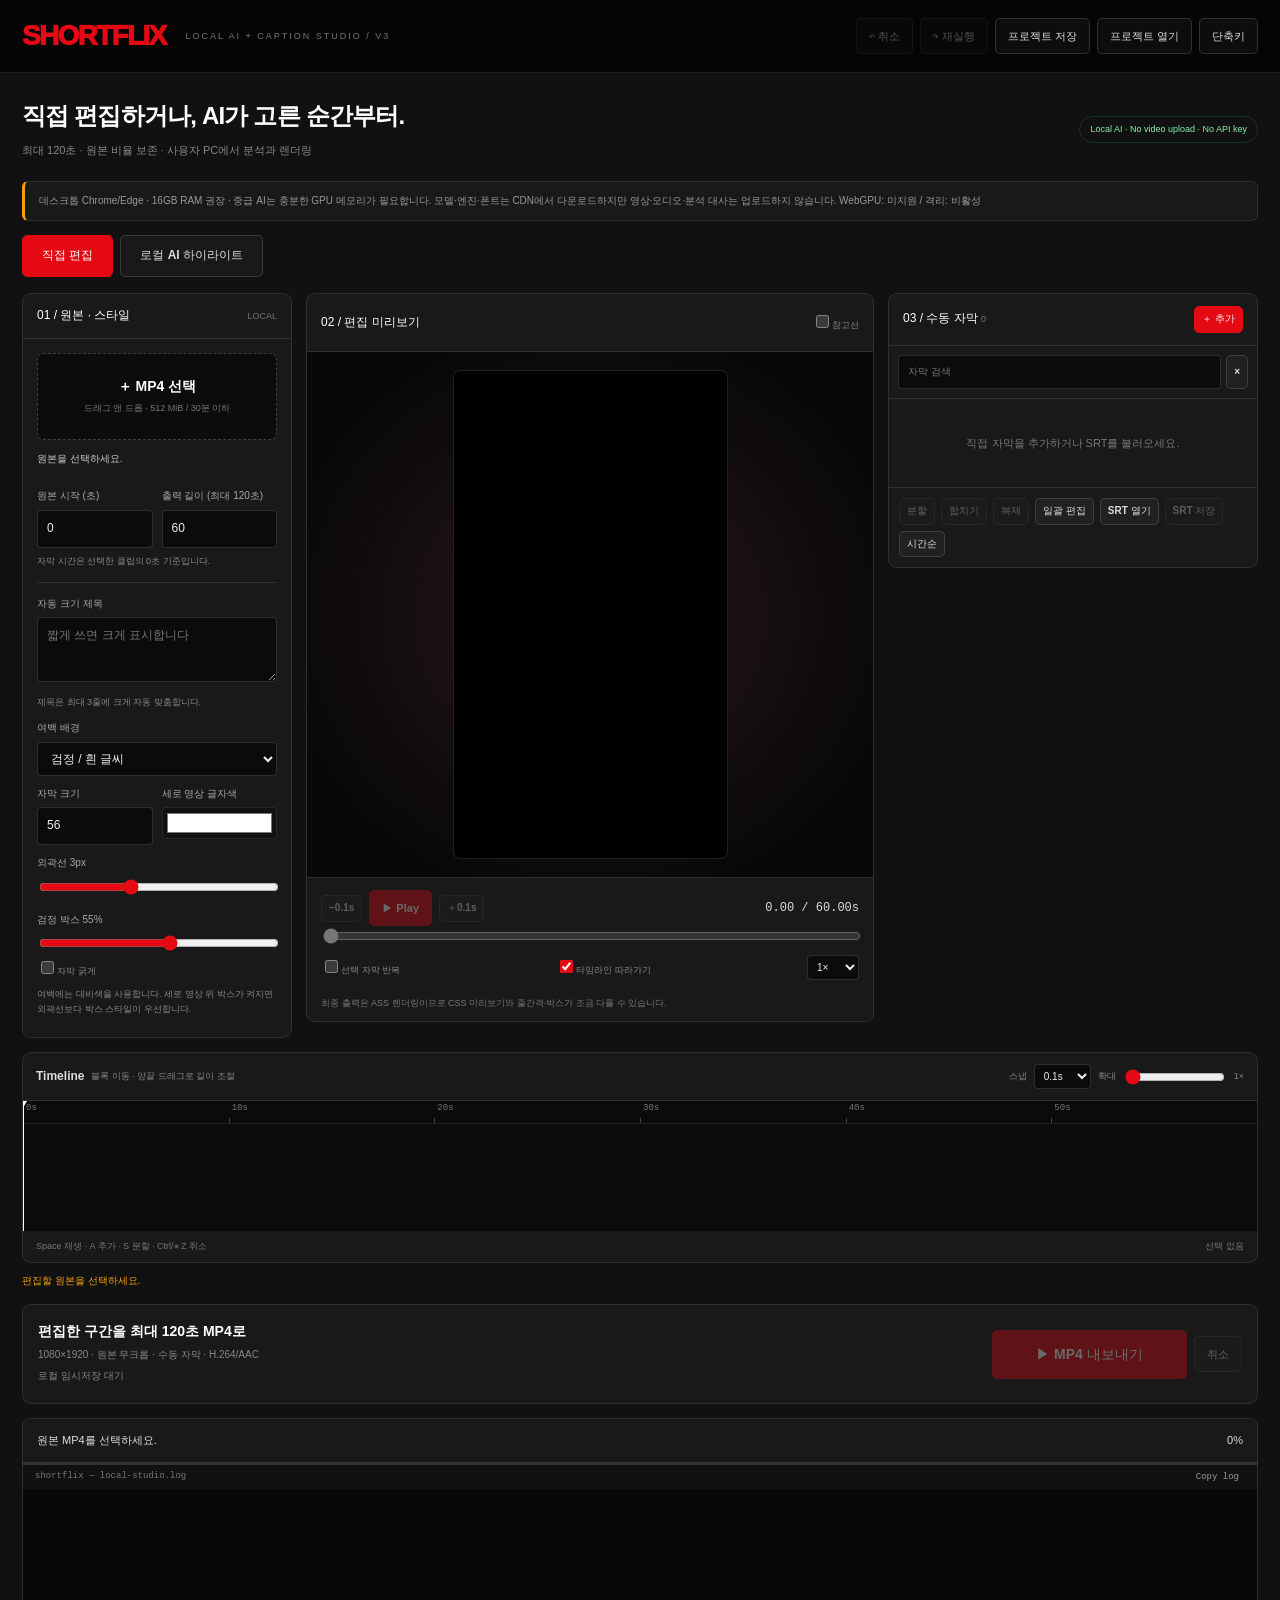
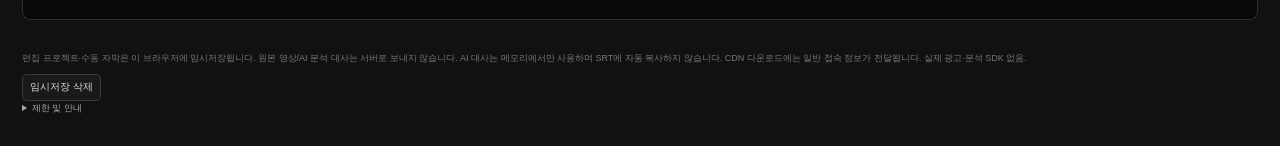
==== commit baf8a7ae: "Add files via upload" ====
--- a/index.html
+++ b/index.html
@@ -1,11 +1,9 @@
-<!doctype html><html lang="ko"><head><meta charset="utf-8"><meta name="viewport" content="width=device-width,initial-scale=1"><meta name="theme-color" content="#080808"><title>SHORTFLIX Caption Studio V2</title><link rel="stylesheet" href="./assets/styles.css"></head><body><a href="#editor" class="sr-only">편집기로 이동</a><header class="top"><div class="app nav"><a class="brand" href="#">SHORTFLIX</a><span class="edition">CAPTION STUDIO / V2</span><div class="nav-actions"><button id="undo" class="btn" disabled>↶ 실행 취소</button><button id="redo" class="btn" disabled>↷ 다시 실행</button><button id="saveProject" class="btn">프로젝트 저장</button><label class="btn import-label">프로젝트 열기<input id="openProject" type="file" accept=".json,application/json" aria-label="프로젝트 JSON 열기"></label><button id="help" class="btn">⌨ 단축키</button></div></div></header><main class="app"><div class="intro"><div><h1>편집에 집중하세요. 나머지는 로컬에서.</h1><p>직접 쓰는 자막 · 드래그 타임라인 · 자동 크기 제목 · 실행 취소 · 프로젝트 저장</p></div><span class="tag">No STT · No upload · No build</span></div><aside class="notice">데스크톱 Chrome/Edge 권장 · 8GB RAM 이상(16GB 권장) · 모바일 미지원 · 영상은 업로드하지 않습니다. 엔진·한글 폰트는 CDN에서 다운로드합니다. <span id="capability"></span></aside><div id="restoreBanner" class="restore hidden"><span id="restoreText">이 브라우저에 임시저장된 프로젝트가 있습니다.</span><button id="restore" class="btn primary">복원</button><button id="discardDraft" class="btn">삭제</button></div>
-<section id="editor" class="workspace"><aside class="panel source-panel"><div class="panel-head"><span>01 / Source &amp; style</span><small>LOCAL ONLY</small></div><div class="padded"><label id="dropzone" class="source-drop"><input id="file" type="file" accept=".mp4,video/mp4" aria-label="MP4 선택"><strong>＋ MP4 영상 선택</strong><small>드래그 앤 드롭 · 최대 512 MiB / 30분</small></label><p id="sourceInfo" class="source-name">영상 파일을 선택하세요.</p><p id="layoutInfo" class="help"></p><div class="grid2"><div><label class="label" for="clipStart">원본 시작 (초)</label><input id="clipStart" type="number" min="0" step=".01" value="0"></div><div><label class="label" for="duration">출력 길이 (초)</label><input id="duration" type="number" min=".1" max="30" step=".01" value="30"></div></div><p class="help">자막 시간은 선택한 클립의 0초부터 계산합니다. 최대 30초 출력.</p><button id="waveform" class="btn" disabled>〰 파형 분석 / 로딩</button><p class="help">파형은 선택한 구간만 분석합니다. 음성 인식은 하지 않습니다.</p><div class="divider"></div><label class="label" for="title">자동 크기 제목</label><textarea id="title" maxlength="100" placeholder="짧게 쓰면 더 크게 표시됩니다"></textarea><p id="titleSpec" class="help">실제 폰트 폭을 측정해 최대 3줄에 자동 맞춤합니다.</p><label class="label" for="background">여백 배경</label><select id="background"><option value="black">검정 배경 / 흰 글씨</option><option value="white">흰 배경 / 검정 글씨</option></select><details class="style-options" open><summary class="label">자막 스타일</summary><div class="grid2"><div><label class="label" for="fontSize">글자 크기 (px)</label><input id="fontSize" type="number" min="24" max="100" value="56"></div><div><label class="label" for="fontColor">세로 영상 글자색</label><input id="fontColor" type="color" value="#ffffff"></div></div><label class="label" for="outline">외곽선 <span id="outlineValue">3</span>px</label><input id="outline" type="range" min="0" max="8" step="1" value="3"><label class="label" for="boxOpacity">검정 박스 <span id="boxValue">55</span>%</label><input id="boxOpacity" type="range" min="0" max="1" step=".05" value=".55"><label class="inline"><input id="bold" type="checkbox">자막 굵게</label><p class="help">가로 영상의 여백은 대비되는 글자색으로 깔끔하게 표시합니다. 박스가 켜져 있으면 박스 스타일이 외곽선보다 우선합니다.</p></details></div></aside>
-<section class="panel preview-panel"><div class="panel-head"><span>02 / Live preview</span><label class="help"><input id="guides" type="checkbox">안전영역 참고선</label></div><div class="stage-wrap"><div id="stage" class="stage"><video id="sourceVideo" playsinline preload="metadata" aria-label="편집 미리보기"></video><div id="titleOverlay" class="overlay" aria-hidden="true"></div><div id="captionOverlay" class="overlay" aria-hidden="true"></div><div id="safeGuides" class="safe-guides hidden"></div></div></div><div class="player-bar"><div class="row"><div class="row"><button id="back" class="btn tiny-btn" disabled>−0.1s</button><button id="play" class="btn primary" disabled>▶ Play</button><button id="forward" class="btn tiny-btn" disabled>＋0.1s</button></div><span class="timecode"><span id="clock">0.00</span> / <span id="length">30.00</span>s</span></div><input id="scrub" type="range" min="0" max="30" step=".01" value="0" disabled aria-label="클립 재생 위치"><div class="row"><label class="help"><input id="loop" type="checkbox">선택 자막 반복</label><label class="help"><input id="follow" type="checkbox" checked>재생 위치 따라가기</label><select id="speed" class="speed" aria-label="재생 속도"><option value=".5">0.5×</option><option value=".75">0.75×</option><option value="1" selected>1×</option><option value="1.5">1.5×</option><option value="2">2×</option></select></div></div><p class="preview-note">미리보기는 CSS, 최종 출력은 ASS 자막입니다. 줄간격·박스는 조금 다를 수 있습니다. 원본 비율은 유지하며 세로 영상을 자막 때문에 추가 축소하지 않습니다.</p></section>
-<section class="panel captions-panel"><div class="panel-head"><span>03 / Captions <small id="cueCount">0</small></span><button id="add" class="btn primary tiny-btn" disabled>＋ 추가</button></div><div class="search-bar"><input id="search" type="text" placeholder="자막 검색" aria-label="자막 검색"><button id="clearSearch" class="btn tiny-btn">×</button></div><p id="searchCount" class="search-count"></p><div id="cueList" class="caption-list"><div id="empty" class="empty">영상 선택 후 자막을 추가하세요.<br>SRT 파일을 불러올 수도 있습니다.</div></div><div class="editor-tools"><button id="split" class="btn tiny-btn" disabled>분할</button><button id="merge" class="btn tiny-btn" disabled>다음과 합치기</button><button id="duplicate" class="btn tiny-btn" disabled>복제</button><button id="bulk" class="btn tiny-btn">일괄 편집</button><label class="btn tiny-btn import-label">SRT 열기<input id="importSrt" type="file" accept=".srt,text/plain" aria-label="SRT 불러오기"></label><button id="saveSrt" class="btn tiny-btn" disabled>SRT 저장</button><button id="sort" class="btn tiny-btn">시간순 정렬</button></div></section></section>
-<section class="panel timeline-panel"><div class="timeline-tools"><div class="row"><strong>Timeline</strong><span class="help">블록 이동 · 양끝 드래그로 길이 조절</span></div><div class="row"><label for="snap">스냅</label><select id="snap" class="snap-select"><option value="0">없음</option><option value=".05">0.05s</option><option value=".1" selected>0.1s</option><option value=".5">0.5s</option></select><label for="zoom">확대</label><input id="zoom" class="zoom" type="range" min="1" max="8" step=".5" value="1"><span id="zoomLabel" class="help">1×</span></div></div><div id="timelineScroll" class="timeline-scroll"><div id="timeline" class="timeline-inner" role="slider" tabindex="0" aria-label="자막 타임라인" aria-valuemin="0" aria-valuemax="30" aria-valuenow="0"><div id="ruler" class="ruler"></div><canvas id="waveCanvas" class="waveform"></canvas><span id="waveEmpty" class="waveform-empty">파형 분석을 누르면 음량 파형을 표시합니다.</span><div id="blocks"></div><div id="playhead" class="playhead"></div></div></div><div class="timeline-bottom"><span>Space 재생 · A 추가 · S 분할 · Ctrl/⌘ Z 실행 취소</span><span id="selectionInfo">선택 없음</span></div></section><p id="errors" class="editor-error" role="status" aria-live="polite"></p>
-<section class="panel export-bar"><div><h3>내 문구, 내 타이밍. MP4로 완성하세요.</h3><p>1080×1920 · H.264/AAC · 최대 30초 · 자동 음성 인식 없음</p><p id="autosaveState">로컬 임시저장 대기</p></div><div class="row"><button id="render" class="btn primary export-btn" disabled>▶ MP4 내보내기</button><button id="cancel" class="btn" disabled>취소</button></div></section><section class="panel log-panel"><div class="status-row"><span id="status" role="status" aria-live="polite">MP4 파일을 선택하세요.</span><span class="percent"><span id="percent">0</span>%</span></div><progress id="progress" value="0" max="100" aria-label="변환 진행률"></progress><div class="console-head"><span>shortflix — editor.log</span><button id="copyLog">Copy log</button></div><pre id="log" tabindex="0" aria-label="처리 로그"></pre></section>
-<section id="result" class="panel result hidden"><div class="output-frame"><video id="output" controls playsinline aria-label="완성 MP4"></video></div><div><span class="ready">EXPORT COMPLETE</span><h2>Your words.<br>In the spotlight.</h2><p id="resultInfo"></p><p id="resultNote">게시 전 자막과 타이밍을 확인하세요.</p><div class="row"><a id="downloadMp4" class="btn primary" download="shortflix.mp4">↓ MP4 다운로드</a><button id="exportSrt" class="btn">결과 SRT</button></div></div></section><footer><p>영상은 업로드하지 않습니다. 프로젝트와 자막은 이 브라우저에 임시저장됩니다. 공용 PC에서는 ‘임시저장 삭제’를 사용하세요. 프로젝트 JSON에는 영상 자체가 포함되지 않으므로 복원 후 원본을 다시 선택해야 합니다.</p><div class="row"><button id="clearDraft" class="btn tiny-btn">임시저장 삭제</button><span>글꼴·엔진 CDN 다운로드에는 일반 접속 정보가 전달됩니다. 실제 광고·분석 SDK 없음.</span></div><details><summary>제한 및 개인정보 안내</summary><p>최대 512 MiB / 30분 / 4K 상당 픽셀 수 입력. 내보내기 최대 30초. 자막 최대 300개, 각 300자·표시 기준 3줄. 겹치는 자막은 오류를 수정해야 내보낼 수 있습니다. 모바일 미지원. 파형 분석은 오디오 트랙이 필요하지만 수동 내보내기는 오디오 없이도 가능합니다.</p><p>색상/박스는 세로 영상 위 자막에 적용됩니다. 가로·정사각형은 검정/흰 여백 안에 대비되는 글자색을 사용합니다. 미리보기 참고선은 출력되지 않으며 플랫폼별 UI 안전을 보장하지 않습니다. Whisper·LLM 다운로드는 없습니다. Netflix와 관계없는 독립 도구입니다.</p></details></footer></main>
-<dialog id="shortcuts"><div class="dialog-head"><h2>편집 단축키</h2><button class="btn" data-close="shortcuts">닫기</button></div><p class="help">문구·숫자 입력 중에는 편집 단축키를 실행하지 않습니다. 브라우저/운영체제가 일부 조합을 우선할 수 있습니다.</p><div class="shortcut-grid"><span>재생 / 일시정지</span><kbd>Space</kbd><span>현재 위치에 자막 추가</span><kbd>A</kbd><span>선택 자막 분할</span><kbd>S</kbd><span>현재 위치 → 시작 / 끝</span><kbd>I / O</kbd><span>0.1초 이동 / 1초 이동</span><kbd>← → / Shift + ← →</kbd><span>선택 자막 삭제</span><kbd>Delete</kbd><span>실행 취소 / 다시 실행</span><kbd>Ctrl/⌘ Z / Shift Z</kbd><span>자막 복제</span><kbd>Ctrl/⌘ D</kbd><span>프로젝트 저장</span><kbd>Ctrl/⌘ S</kbd></div></dialog>
-<dialog id="bulkDialog"><div class="dialog-head"><h2>일괄 편집</h2><button class="btn" data-close="bulkDialog">닫기</button></div><div class="bulk-grid"><section><label class="label" for="shiftSeconds">모든 자막 시간 이동 (초)</label><input id="shiftSeconds" type="number" step=".1" value=".5"><p class="help">양수는 뒤로, 음수는 앞으로. 범위를 벗어나면 적용하지 않습니다.</p><button id="applyShift" class="btn primary">일괄 이동</button></section><section><label class="label" for="findText">찾을 문구 (대소문자 구분)</label><input id="findText" type="text"><label class="label" for="replaceText">바꿀 문구</label><input id="replaceText" type="text"><p class="help">모든 자막에 적용. 실행 취소로 복구할 수 있습니다.</p><button id="replaceAll" class="btn primary">모두 바꾸기</button></section></div></dialog>
-<dialog id="ad"><div class="dialog-head"><small>ADVERTISEMENT SIMULATION / SPONSORED BREAK</small><button id="closeAd" class="btn">Close / Skip</button></div><div class="dialog-card"><small>FICTIONAL SHOWCASE · NO REAL ADVERTISER</small><h3 id="sponsorTitle">Your words. Your spotlight.</h3></div><p id="modalStatus" class="help">처리 중…</p><div class="row" style="justify-content:space-between"><span class="help">쇼케이스 애니메이션 · 실제 ETA 아님</span><span id="countLabel" class="help">12s</span></div><div class="count-track"><div id="countFill" class="count-fill"></div></div><p class="help">실제 광고 요청·추적·클릭 보상이 없습니다. 지금 닫아도 처리는 계속되며 카운트다운을 기다릴 필요가 없습니다.</p><div class="row" style="justify-content:space-between"><span class="help">사용자 PC에서 변환 중</span><button id="modalCancel" class="btn">처리 취소</button></div></dialog><div id="toast" class="toast hidden" role="status"></div>
+<!doctype html><html lang="ko"><head><meta charset="utf-8"><meta name="viewport" content="width=device-width,initial-scale=1"><meta name="theme-color" content="#050505"><title>SHORTFLIX V3 — Local AI + Caption Studio</title><link rel="stylesheet" href="./assets/styles.css"></head><body><a class="sr-only" href="#editorView">편집기로 이동</a><header class="top"><div class="app nav"><a class="brand" href="#">SHORTFLIX</a><span class="smalltag">LOCAL AI + CAPTION STUDIO / V3</span><div class="nav-actions"><button id="undo" class="btn" disabled>↶ 취소</button><button id="redo" class="btn" disabled>↷ 재실행</button><button id="saveProject" class="btn">프로젝트 저장</button><label class="btn import">프로젝트 열기<input id="openProject" type="file" accept=".json,application/json" aria-label="프로젝트 JSON 열기"></label><button id="help" class="btn">단축키</button></div></div></header><main class="app"><div class="intro"><div><h1>직접 편집하거나, AI가 고른 순간부터.</h1><p>최대 120초 · 원본 비율 보존 · 사용자 PC에서 분석과 렌더링</p></div><span class="badge">Local AI · No video upload · No API key</span></div><aside class="notice">데스크톱 Chrome/Edge · 16GB RAM 권장 · 중급 AI는 충분한 GPU 메모리가 필요합니다. 모델·엔진·폰트는 CDN에서 다운로드하지만 영상·오디오·분석 대사는 업로드하지 않습니다. <span id="capability"></span></aside><div id="restoreBanner" class="restore hidden"><span>이 브라우저에 저장된 프로젝트가 있습니다. 복원 후 원본을 다시 선택하세요.</span><button id="restore" class="btn primary">복원</button><button id="discard" class="btn">삭제</button></div><div class="tabs" role="tablist" aria-label="작업 모드"><button id="manualTab" class="btn active" role="tab" aria-selected="true" aria-controls="editorView">직접 편집</button><button id="aiTab" class="btn" role="tab" aria-selected="false" aria-controls="aiView">로컬 AI 하이라이트</button></div>
+<section id="editorView" role="tabpanel" aria-labelledby="manualTab"><div class="editor-grid"><aside class="panel source-panel"><div class="head"><span>01 / 원본 · 스타일</span><small>LOCAL</small></div><div class="padded"><label id="dropzone" class="source-drop"><input id="file" type="file" accept=".mp4,video/mp4" aria-label="편집 원본 MP4 선택"><strong>＋ MP4 선택</strong><small>드래그 앤 드롭 · 512 MiB / 30분 이하</small></label><p id="sourceInfo" class="source-info">원본을 선택하세요.</p><p id="layoutInfo" class="help"></p><div class="grid2"><div><label for="clipStart" class="field">원본 시작 (초)</label><input id="clipStart" type="number" min="0" step=".01" value="0"></div><div><label for="duration" class="field">출력 길이 (최대 120초)</label><input id="duration" type="number" min=".1" max="120" step=".01" value="60"></div></div><p class="help">자막 시간은 선택한 클립의 0초 기준입니다.</p><div class="rule"></div><label for="title" class="field">자동 크기 제목</label><textarea id="title" maxlength="100" placeholder="짧게 쓰면 크게 표시합니다"></textarea><p id="titleSpec" class="help">제목은 최대 3줄 안에서 크기를 자동 맞춤합니다.</p><label for="background" class="field">여백 배경</label><select id="background"><option value="black">검정 / 흰 글씨</option><option value="white">흰색 / 검정 글씨</option></select><div class="grid2"><div><label for="fontSize" class="field">자막 크기</label><input id="fontSize" type="number" min="24" max="100" value="56"></div><div><label for="fontColor" class="field">세로 영상 글자색</label><input id="fontColor" type="color" value="#ffffff"></div></div><label for="outline" class="field">외곽선 <span id="outlineValue">3</span>px</label><input id="outline" type="range" min="0" max="8" step="1" value="3"><label for="boxOpacity" class="field">검정 박스 <span id="boxValue">55</span>%</label><input id="boxOpacity" type="range" min="0" max="1" step=".05" value=".55"><label class="help"><input id="bold" type="checkbox">자막 굵게</label><p class="help">여백에는 대비색을 사용합니다. 세로 영상 위 박스가 켜지면 외곽선보다 박스 스타일이 우선합니다.</p></div></aside>
+<section class="panel preview-panel"><div class="head"><span>02 / 편집 미리보기</span><label class="help"><input id="guides" type="checkbox">참고선</label></div><div class="stage-wrap"><div id="stage" class="stage"><video id="sourceVideo" playsinline preload="metadata" aria-label="편집 미리보기"></video><div id="titleOverlay" class="overlay" aria-hidden="true"></div><div id="captionOverlay" class="overlay" aria-hidden="true"></div><div id="safeGuides" class="guides hidden"></div></div></div><div class="player-bar"><div class="row"><div class="row"><button id="back" class="btn tiny" disabled>−0.1s</button><button id="play" class="btn primary" disabled>▶ Play</button><button id="forward" class="btn tiny" disabled>＋0.1s</button></div><span class="timecode"><span id="clock">0.00</span> / <span id="length">60.00</span>s</span></div><input id="scrub" type="range" min="0" max="60" step=".01" value="0" disabled aria-label="재생 위치"><div class="row"><label class="help"><input id="loop" type="checkbox">선택 자막 반복</label><label class="help"><input id="follow" type="checkbox" checked>타임라인 따라가기</label><select id="speed" class="speed" aria-label="재생 속도"><option value=".5">0.5×</option><option value="1" selected>1×</option><option value="1.5">1.5×</option><option value="2">2×</option></select></div></div><p class="preview-note">최종 출력은 ASS 렌더링이므로 CSS 미리보기와 줄간격·박스가 조금 다를 수 있습니다.</p></section>
+<section class="panel captions-panel"><div class="head"><span>03 / 수동 자막 <small id="cueCount">0</small></span><button id="add" class="btn primary tiny">＋ 추가</button></div><div class="searchbar"><input id="search" type="text" placeholder="자막 검색" aria-label="자막 검색"><button id="clearSearch" class="btn tiny">×</button></div><div id="cueList" class="cue-list"><div class="empty">직접 자막을 추가하거나 SRT를 불러오세요.</div></div><div class="caption-tools"><button id="split" class="btn tiny" disabled>분할</button><button id="merge" class="btn tiny" disabled>합치기</button><button id="duplicate" class="btn tiny" disabled>복제</button><button id="bulk" class="btn tiny">일괄 편집</button><label class="btn tiny import">SRT 열기<input id="importSrt" type="file" accept=".srt,text/plain" aria-label="SRT 열기"></label><button id="saveSrt" class="btn tiny" disabled>SRT 저장</button><button id="sort" class="btn tiny">시간순</button></div></section></div>
+<section class="panel timeline-panel"><div class="timeline-toolbar"><div class="row"><strong>Timeline</strong><span class="help">블록 이동 · 양끝 드래그로 길이 조절</span></div><div class="row"><label for="snap" class="help">스냅</label><select id="snap" class="snap"><option value="0">없음</option><option value=".05">0.05s</option><option value=".1" selected>0.1s</option><option value=".5">0.5s</option></select><label for="zoom" class="help">확대</label><input id="zoom" class="zoom" type="range" min="1" max="8" step=".5" value="1"><span id="zoomLabel" class="help">1×</span></div></div><div id="timelineScroll" class="timeline-scroll"><div id="timeline" class="timeline" tabindex="0" role="slider" aria-label="자막 타임라인" aria-valuemin="0" aria-valuemax="120" aria-valuenow="0"><div id="ruler" class="ruler"></div><div id="blocks"></div><div id="playhead" class="playhead"></div></div></div><div class="timeline-note"><span>Space 재생 · A 추가 · S 분할 · Ctrl/⌘ Z 취소</span><span id="selectionInfo">선택 없음</span></div></section><p id="errors" class="errors" role="status" aria-live="polite"></p><section class="panel exportbar"><div><h3>편집한 구간을 최대 120초 MP4로</h3><p>1080×1920 · 원본 무크롭 · 수동 자막 · H.264/AAC</p><p id="autosaveState">로컬 임시저장 대기</p></div><div class="row"><button id="render" class="btn primary export-btn" disabled>▶ MP4 내보내기</button><button id="cancel" class="btn" disabled>취소</button></div></section></section>
+<section id="aiView" class="hidden" role="tabpanel" aria-labelledby="aiTab"><div class="ai-layout"><aside class="panel"><div class="head"><span>로컬 AI 하이라이트</span><small>ON DEVICE</small></div><div class="padded"><label class="source-drop"><input id="aiFile" type="file" accept=".mp4,video/mp4" aria-label="AI 하이라이트 원본 선택"><strong>＋ 긴 MP4 선택</strong><small>편집기 원본을 그대로 사용할 수도 있습니다.</small></label><p id="aiSourceInfo" class="source-info">원본 미선택</p><button id="useEditorSource" class="btn" disabled>편집기 원본 사용</button><label class="field" for="aiLanguage">분석 음성 언어</label><select id="aiLanguage"><option value="korean">한국어</option><option value="">자동 감지</option><option value="english">영어</option><option value="japanese">일본어</option><option value="chinese">중국어</option></select><label class="field" for="targetLength">후보 목표 길이</label><select id="targetLength"><option value="30">30초</option><option value="60" selected>60초</option><option value="90">90초</option><option value="120">120초</option></select><label class="field" for="aiTier">판단 모델</label><select id="aiTier"><option value="medium">중급 · 3B~4B 양자화</option><option value="high">고급 · 7B~8B 양자화 (고사양)</option></select><label class="field"><input id="allowFallback" type="checkbox" checked>AI 실패 시 명확히 표시하고 대체 추천</label><button id="analyze" class="btn primary" style="width:100%;margin-top:15px" disabled>▶ 내 PC에서 하이라이트 분석</button><button id="aiCancel" class="btn" style="width:100%;margin-top:8px" disabled>분석 취소</button><p class="help">Whisper-small로 대사를 분석한 후 3B~4B급 LLM이 후보를 평가합니다. 모델은 순서대로 실행·해제합니다. 최초 다운로드는 클 수 있으며 오래 걸릴 수 있습니다.</p></div></aside><div><div class="panel padded ai-intro"><h2>AI는 시간 구간을 고릅니다.<br>화면은 자르지 않습니다.</h2><p>가로·정사각형은 9:16 안에 원본 전체 + 검정/흰 여백, 세로는 자막용 추가 축소 없이 표시합니다. 선택한 후보는 위의 편집기로 바로 보내서 제목·수동 자막을 편집할 수 있습니다.</p><div class="row"><label for="aiBackground" class="help">후보 여백 미리보기</label><select id="aiBackground" style="max-width:220px"><option value="black">검정</option><option value="white">흰색</option></select></div></div><div id="aiSummary" class="ai-privacy">아직 분석하지 않았습니다. 분석용 대사는 영상 자막에 자동 삽입하지 않습니다.</div><div id="aiResults" class="ai-results"></div></div></div></section>
+<section class="panel processing"><div class="status-row"><span id="status" role="status" aria-live="polite">원본 MP4를 선택하세요.</span><span><span id="percent">0</span>%</span></div><progress id="progress" value="0" max="100" aria-label="처리 진행률"></progress><div class="console-head"><span>shortflix — local-studio.log</span><button id="copyLog">Copy log</button></div><pre id="log" tabindex="0" aria-label="처리 로그"></pre></section><section id="result" class="panel result hidden"><div class="output-frame"><video id="output" controls playsinline aria-label="완성 MP4"></video></div><div><span class="ready">EXPORT COMPLETE</span><h2>Your moment.<br>In the spotlight.</h2><p id="resultInfo"></p><p id="resultNote">게시 전 확인하세요.</p><div class="row"><a id="downloadMp4" class="btn primary" download="shortflix.mp4">↓ MP4 다운로드</a><button id="exportSrt" class="btn">결과 SRT</button></div></div></section><footer><p>편집 프로젝트·수동 자막은 이 브라우저에 임시저장됩니다. 원본 영상/AI 분석 대사는 서버로 보내지 않습니다. AI 대사는 메모리에서만 사용하며 SRT에 자동 복사하지 않습니다. CDN 다운로드에는 일반 접속 정보가 전달됩니다. 실제 광고·분석 SDK 없음.</p><button id="clearDraft" class="btn tiny">임시저장 삭제</button><details><summary>제한 및 안내</summary><p>입력 최대 512 MiB / 30분 / 4K 상당 픽셀 수. 출력 최대 120초. WORKERFS 미지원 시 192 MiB 이하만 메모리 복사합니다. 자막 300개, 각 300자. 오디오 없는 영상은 직접 편집 가능하지만 AI 분석은 오디오가 필요합니다. 중급 AI는 16GB RAM 및 충분한 WebGPU 메모리를 권장하나 특정 GPU 호환성을 보장하지 않습니다.</p><p>하이라이트는 대사 중심 분석이며 화면 자체의 시각 이해/얼굴 추적은 구현하지 않았습니다. 후보를 고르는 LLM 이전에 휴리스틱으로 후보를 좁힙니다. GPU/모델 로딩 실패 시 선택에 따라 음량 또는 대사 휴리스틱임을 표시합니다. CSS 미리보기와 최종 libass 렌더링의 줄간격/박스는 다를 수 있습니다. Netflix와 관계없는 독립 도구입니다.</p></details></footer></main>
+<dialog id="shortcuts"><div class="dialog-head"><h2>편집 단축키</h2><button class="btn" data-close="shortcuts">닫기</button></div><p class="help">문구·숫자 입력 중과 모달/처리 중에는 편집 단축키를 실행하지 않습니다.</p><div class="shortcuts"><span>재생 / 일시정지</span><kbd>Space</kbd><span>자막 추가 / 분할</span><kbd>A / S</kbd><span>현재→시작 / 끝</span><kbd>I / O</kbd><span>0.1초 / 1초 이동</span><kbd>← → / Shift ← →</kbd><span>선택 삭제</span><kbd>Delete</kbd><span>취소 / 재실행</span><kbd>Ctrl/⌘ Z / Shift Z</kbd><span>복제 / 프로젝트 저장</span><kbd>Ctrl/⌘ D / S</kbd></div></dialog><dialog id="bulkDialog"><div class="dialog-head"><h2>일괄 편집</h2><button class="btn" data-close="bulkDialog">닫기</button></div><div class="grid2"><section><label class="field" for="shiftSeconds">전체 시간 이동 (초)</label><input id="shiftSeconds" type="number" step=".1" value=".5"><p class="help">음수는 앞으로, 양수는 뒤로.</p><button id="applyShift" class="btn primary">이동</button></section><section><label class="field" for="findText">찾기 (대소문자 구분)</label><input id="findText" type="text"><label class="field" for="replaceText">바꾸기</label><input id="replaceText" type="text"><p class="help">실행 취소로 복구할 수 있습니다.</p><button id="replaceAll" class="btn primary">모두 바꾸기</button></section></div></dialog><dialog id="ad"><div class="dialog-head"><small>ADVERTISEMENT SIMULATION / SPONSORED BREAK</small><button id="closeAd" class="btn">Close / Skip</button></div><div class="sponsor"><small>FICTIONAL SHOWCASE · NO REAL ADVERTISER</small><h3 id="sponsorTitle">Your moment. Your spotlight.</h3></div><p id="modalStatus" class="help">준비 중…</p><div class="row" style="justify-content:space-between"><span class="help">쇼케이스 애니메이션 · 실제 ETA 아님</span><span id="countLabel" class="help">12s</span></div><div class="count-track"><div id="countFill" class="count-fill"></div></div><p class="help">실제 광고·추적 없음. 지금 닫아도 처리는 계속되며 기다릴 필요 없습니다.</p><button id="modalCancel" class="btn">처리 취소</button></dialog><div id="toast" class="toast hidden" role="status"></div>
 <script type="module" src="./assets/app.js"></script></body></html>
--- a/assets/styles.css
+++ b/assets/styles.css
@@ -1 +1 @@
-*{box-sizing:border-box}:root{color-scheme:dark;--red:#e50914;--line:#ffffff17;--muted:#929292;font-family:Inter,-apple-system,BlinkMacSystemFont,"Segoe UI",sans-serif}body{margin:0;background:#111;color:#ddd;font-size:12px;line-height:1.6}button,input,select,textarea{font:inherit}button{cursor:pointer}button:disabled{opacity:.35;cursor:not-allowed}a{color:inherit;text-decoration:none}:focus-visible{outline:2px solid var(--red);outline-offset:3px}.hidden{display:none!important}.app{max-width:1700px;margin:auto;padding:0 24px}.top{position:sticky;top:0;z-index:30;background:#080808ed;border-bottom:1px solid var(--line);backdrop-filter:blur(15px)}.nav{min-height:70px;display:flex;gap:22px;align-items:center;flex-wrap:wrap;padding-top:10px;padding-bottom:10px}.brand{font-size:27px;color:var(--red);font-weight:950;letter-spacing:-1.6px}.edition{font-size:9px;letter-spacing:2px;color:#888}.nav-actions{margin-left:auto;display:flex;gap:7px;align-items:center;flex-wrap:wrap}.btn{display:inline-flex;align-items:center;justify-content:center;gap:6px;padding:8px 12px;border:1px solid #ffffff20;background:#ffffff08;border-radius:5px;color:#ddd;font-weight:550;font-size:11px}.btn:hover:not(:disabled){background:#282828}.primary{background:var(--red);border-color:var(--red);color:white}.primary:hover:not(:disabled){background:#b80710}.tiny-btn{padding:4px 7px;font-size:10px}.danger{color:#fca5a5}.file-label{position:relative;cursor:pointer}.file-label input{position:absolute;inset:0;opacity:0;width:100%;height:100%;cursor:pointer}.file-label:focus-within{outline:2px solid var(--red);outline-offset:3px}.intro{display:flex;justify-content:space-between;align-items:center;gap:20px;padding:21px 0 16px}.intro h1{font-size:23px;letter-spacing:-.8px;color:#fff;margin:0}.intro p{font-size:11px;color:#888;margin:4px 0}.tag{border:1px solid #22c55e30;background:#22c55e09;color:#86efac;padding:5px 10px;border-radius:99px;font-size:9px;white-space:nowrap}.notice{padding:10px 14px;background:#181818;border:1px solid var(--line);border-left:3px solid #f59e0b;border-radius:6px;font-size:10px;color:#999;margin-bottom:14px}.restore{display:flex;align-items:center;gap:10px;background:#292211;border:1px solid #f59e0b50;padding:10px 14px;border-radius:6px;margin-bottom:14px;font-size:11px}.restore span{flex:1}.workspace{display:grid;grid-template-columns:290px minmax(300px,1fr) 380px;gap:14px;align-items:start}.panel{border:1px solid var(--line);background:#191919;border-radius:9px;min-width:0;overflow:hidden}.panel-head{display:flex;align-items:center;justify-content:space-between;gap:10px;padding:13px 15px;border-bottom:1px solid var(--line);font-size:12px;color:#fff}.panel-head small{color:#777;font-size:9px}.padded{padding:14px}.source-drop{position:relative;background:#0e0e0e;border:1px dashed #ffffff30;border-radius:6px;padding:19px 10px;display:block;text-align:center;cursor:pointer}.source-drop.dragging,.source-drop:hover{border-color:var(--red)}.source-drop input{position:absolute;inset:0;opacity:0;width:100%;height:100%;cursor:pointer}.source-drop strong{display:block;color:white;font-size:13px}.source-drop small{display:block;font-size:9px;color:#777;margin-top:6px}.source-name{font-size:10px;overflow-wrap:anywhere;margin:11px 0;color:#ccc}.source-name small{display:block;color:#777}.label{display:block;font-size:10px;color:#aaa;margin:11px 0 5px}.label:first-child{margin-top:0}input[type=text],input[type=number],textarea,select{color:#eee;background:#0d0d0d;border:1px solid #ffffff23;border-radius:4px;padding:8px 9px;max-width:100%}input[type=number]{width:100%}textarea{width:100%;resize:vertical;min-height:65px;max-height:230px}select{width:100%}input[type=range]{accent-color:var(--red);width:100%}input[type=color]{width:100%;height:31px;border:1px solid #ffffff25;background:#111;border-radius:4px}input[type=checkbox]{accent-color:var(--red)}.row{display:flex;gap:8px;align-items:center;flex-wrap:wrap}.grid2{display:grid;grid-template-columns:1fr 1fr;gap:9px}.help{font-size:9px;color:#808080;line-height:1.7;margin:7px 0}.divider{border-top:1px solid var(--line);margin:14px 0}.style-options label.inline{display:flex;gap:6px;align-items:center;font-size:10px;color:#aaa}.preview-panel{background:#0a0a0a}.stage-wrap{padding:18px;display:grid;place-items:center;min-height:400px;background:radial-gradient(ellipse,#281619,#080808 80%)}.stage{aspect-ratio:9/16;width:min(100%,280px);position:relative;background:#000;border:1px solid #ffffff22;border-radius:7px;overflow:hidden}.stage video{position:absolute;inset:0;width:100%;height:100%;object-fit:contain;background:transparent}.overlay{position:absolute;pointer-events:none;white-space:pre;text-align:center;line-height:1.5;transform:translate(-50%,-50%);font-family:ShortflixNoto,sans-serif;z-index:2}.overlay.box{background:#0009;padding:2px 4px;border-radius:2px}.safe-guides{position:absolute;inset:8% 6% 12%;border:1px dashed #ffffff35;pointer-events:none;z-index:3}.safe-guides::before{content:"SAFE GUIDE (참고용)";position:absolute;top:3px;left:5px;font-size:7px;color:#ffffff70}.player-bar{padding:12px 15px;border-top:1px solid var(--line)}.timecode{font:12px ui-monospace,monospace;color:#ddd;font-variant-numeric:tabular-nums}.player-bar .row{justify-content:space-between}.speed{width:auto;padding:5px;font-size:10px}.preview-note{font-size:9px;color:#777;padding:0 15px 11px;margin:0}.caption-list{max-height:610px;overflow:auto;padding:11px;scrollbar-width:thin;scrollbar-color:#444 #151515}.caption-row{background:#101010;border:1px solid var(--line);border-radius:6px;padding:10px;margin-bottom:9px}.caption-row.selected{border-color:#e50914b0;box-shadow:inset 3px 0 var(--red)}.caption-row.active{background:#241719}.caption-row.invalid{border-color:#f59e0b99}.caption-top{display:flex;gap:5px;align-items:center}.caption-number{font-size:9px;color:#777;min-width:20px}.time-input{width:80px!important;font-size:10px;padding:5px!important}.caption-top .delete{margin-left:auto}.caption-row textarea{font-size:12px;min-height:56px;margin-top:7px}.caption-tools{display:flex;gap:5px;margin-top:6px;flex-wrap:wrap}.row-error{font-size:9px;color:#f59e0b;margin:5px 0 0}.empty{text-align:center;color:#777;font-size:11px;padding:25px 8px}.search-bar{display:flex;gap:6px;padding:10px;border-bottom:1px solid var(--line)}.search-bar input{min-width:0;flex:1;font-size:10px}.search-count{font-size:9px;color:#777;padding:0 12px 6px}.editor-tools{padding:10px;display:flex;flex-wrap:wrap;gap:6px;border-top:1px solid var(--line)}.editor-error{font-size:10px;color:#f59e0b;margin:10px 0}.timeline-panel{margin-top:14px}.timeline-tools{padding:11px 13px;border-bottom:1px solid var(--line);display:flex;align-items:center;justify-content:space-between;gap:12px;flex-wrap:wrap}.timeline-tools .row{gap:6px}.timeline-tools label{font-size:9px;color:#999}.zoom{width:110px!important}.snap-select{width:auto;font-size:10px;padding:5px}.timeline-scroll{overflow:auto;scrollbar-width:thin;scrollbar-color:#444 #111}.timeline-inner{height:145px;min-width:100%;position:relative;background:#0c0c0c;touch-action:none}.ruler{height:23px;border-bottom:1px solid var(--line);position:relative;pointer-events:none}.tick{position:absolute;top:2px;font:9px ui-monospace,monospace;color:#777;transform:translateX(3px)}.tick::after{content:"";position:absolute;height:5px;width:1px;background:#444;left:-3px;top:15px}.waveform{position:absolute;left:0;top:25px;height:45px;width:100%;pointer-events:none}.waveform-empty{position:absolute;left:12px;top:37px;font-size:9px;color:#444;pointer-events:none}.cue-block{position:absolute;height:45px;top:83px;background:#e5091433;border:1px solid #e5091470;border-radius:4px;cursor:grab;overflow:hidden;touch-action:none;color:#ddd;display:flex;align-items:center;user-select:none;min-width:3px}.cue-block.selected{background:#e5091470;border-color:#e50914}.cue-block.active{box-shadow:0 0 0 1px #fff9}.cue-block .grip{height:100%;width:7px;position:absolute;top:0;background:#ffffff20;cursor:ew-resize;z-index:2}.grip.left{left:0}.grip.right{right:0}.cue-block .caption{padding:0 11px;font-size:10px;white-space:nowrap;overflow:hidden;text-overflow:ellipsis;pointer-events:none}.playhead{position:absolute;top:0;bottom:0;width:1px;background:white;pointer-events:none;z-index:10}.playhead::before{content:"";position:absolute;top:0;left:-4px;border-top:7px solid white;border-left:4px solid transparent;border-right:4px solid transparent}.timeline-bottom{display:flex;justify-content:space-between;gap:10px;padding:8px 13px;color:#777;font-size:9px}.export-bar{margin-top:14px;display:flex;justify-content:space-between;gap:16px;align-items:center;padding:15px}.export-bar h3{font-size:14px;margin:0;color:white}.export-bar p{font-size:10px;color:#888;margin:3px 0}.export-btn{font-size:14px;padding:12px 23px;min-width:190px}.log-panel{margin-top:14px}.status-row{display:flex;justify-content:space-between;gap:12px;padding:12px 14px;font-size:11px}.percent{color:white;font-variant-numeric:tabular-nums}progress{appearance:none;-webkit-appearance:none;border:0;height:3px;width:100%;background:#333;display:block;accent-color:var(--red)}progress::-webkit-progress-bar{background:#333}progress::-webkit-progress-value{background:var(--red)}progress::-moz-progress-bar{background:var(--red)}.console-head{display:flex;justify-content:space-between;padding:7px 13px;background:#111;color:#666;font:9px ui-monospace,monospace}.console-head button{background:none;border:0;color:#999;font-size:9px}#log{height:110px;background:#080808;white-space:pre-wrap;overflow:auto;overflow-wrap:anywhere;margin:0;padding:12px 14px;color:#999;font:10px/1.8 ui-monospace,monospace}.result{margin-top:14px;padding:20px;display:grid;grid-template-columns:260px 1fr;gap:25px;align-items:center}.output-frame{height:min(460px,60vh);aspect-ratio:9/16;max-width:100%;margin:auto;overflow:hidden;background:black;border-radius:7px;border:1px solid var(--line)}.output-frame video{width:100%;height:100%;object-fit:contain}.result h2{font-size:29px;color:white;line-height:1.2;letter-spacing:-1px}.result p{font-size:11px;color:#999}.warning{color:#f59e0b!important}.ready{font-size:9px;color:#22c55e}footer{padding:22px 0 30px;font-size:9px;color:#777}footer details{margin-top:8px}footer summary{cursor:pointer;color:#aaa}dialog{width:min(650px,calc(100vw - 30px));max-height:calc(100dvh - 40px);overflow:auto;background:#171717;color:#ddd;border:1px solid #ffffff25;border-radius:10px;padding:22px;box-shadow:0 30px 100px #000c}dialog::backdrop{background:#000d;backdrop-filter:blur(7px)}.dialog-head{display:flex;justify-content:space-between;align-items:center;gap:15px;margin-bottom:15px}.dialog-head h2{font-size:16px;color:white;margin:0}.dialog-head small{font-size:8px;letter-spacing:1px;color:#999}.dialog-card{border:1px solid var(--line);border-radius:7px;background:radial-gradient(ellipse at 90% 0,#e5091422,transparent 70%),linear-gradient(140deg,#282828,#090909);padding:25px;margin:15px 0}.dialog-card h3{font-size:26px;color:white;line-height:1.2;margin:10px 0}.dialog-card small{font-size:8px;color:#888}.count-track{height:3px;background:#333;margin:10px 0}.count-fill{height:100%;background:var(--red);width:0}.shortcut-grid{display:grid;grid-template-columns:1fr auto;gap:10px;font-size:12px}.shortcut-grid kbd{background:#292929;border:1px solid #ffffff25;border-radius:4px;padding:2px 6px;font:11px monospace}.import-label input{position:absolute;width:1px;height:1px;opacity:0}.import-label{cursor:pointer}.import-label:focus-within{outline:2px solid var(--red);outline-offset:3px}.bulk-grid{display:grid;grid-template-columns:1fr 1fr;gap:15px}.toast{position:fixed;bottom:20px;left:50%;transform:translateX(-50%);max-width:90vw;padding:11px 18px;background:#292929;border:1px solid #ffffff25;border-radius:6px;font-size:12px;z-index:100}.sr-only{position:absolute;width:1px;height:1px;margin:-1px;overflow:hidden;clip:rect(0,0,0,0);white-space:nowrap}kbd{font-family:monospace}@media(min-width:1600px){.stage{width:310px}.caption-list{max-height:680px}}@media(max-width:1200px){.workspace{grid-template-columns:250px minmax(270px,1fr) 330px}.app{padding:0 16px}.panel-head{padding:11px}.padded{padding:11px}.time-input{width:68px!important}.caption-top{gap:3px}}@media(max-width:1000px){.workspace{grid-template-columns:250px 1fr}.captions-panel{grid-column:1/-1}.caption-list{max-height:380px;display:grid;grid-template-columns:1fr 1fr;gap:9px}.caption-row{margin:0}.stage{width:260px}.nav-actions{gap:5px}.edition{display:none}.result{grid-template-columns:230px 1fr}}@media(max-width:650px){.app{padding:0 12px}.nav{gap:12px}.nav-actions{margin-left:0;width:100%}.intro{padding:17px 0}.intro h1{font-size:20px}.tag{display:none}.workspace{grid-template-columns:1fr}.captions-panel{grid-column:auto}.caption-list{display:block}.caption-row{margin-bottom:8px}.source-panel details{max-height:450px;overflow:auto}.stage{width:min(100%,260px)}.stage-wrap{min-height:0}.export-bar{flex-direction:column;align-items:stretch}.export-bar .row{justify-content:flex-start}.result{grid-template-columns:1fr}.bulk-grid{grid-template-columns:1fr}.timeline-tools{align-items:flex-start}.restore{flex-wrap:wrap}}@media(prefers-reduced-motion:reduce){*{scroll-behavior:auto!important;transition:none!important;animation:none!important}}
+*{box-sizing:border-box}:root{color-scheme:dark;--red:#e50914;--line:#ffffff19;font-family:Inter,-apple-system,BlinkMacSystemFont,"Segoe UI",sans-serif}body{margin:0;background:#111;color:#ddd;font-size:12px;line-height:1.65}button,input,select,textarea{font:inherit}button{cursor:pointer}button:disabled{opacity:.35;cursor:not-allowed}a{color:inherit;text-decoration:none}:focus-visible{outline:2px solid var(--red);outline-offset:3px}.hidden{display:none!important}.app{max-width:1500px;margin:auto;padding:0 22px}.top{position:sticky;top:0;z-index:20;background:#050505ed;border-bottom:1px solid var(--line);backdrop-filter:blur(15px)}.nav{min-height:72px;display:flex;gap:20px;align-items:center;flex-wrap:wrap;padding-top:9px;padding-bottom:9px}.brand{font-size:28px;font-weight:950;color:var(--red);letter-spacing:-1.7px}.smalltag{font-size:9px;letter-spacing:2px;color:#777}.nav-actions{margin-left:auto;display:flex;gap:7px;flex-wrap:wrap}.btn{display:inline-flex;align-items:center;justify-content:center;gap:6px;border:1px solid #ffffff24;background:#ffffff09;color:#ddd;border-radius:5px;padding:8px 12px;font-size:11px;font-weight:550}.btn:hover:not(:disabled){background:#292929}.primary{background:var(--red);border-color:var(--red);color:white}.primary:hover:not(:disabled){background:#b80710}.tiny{padding:4px 7px;font-size:10px}.danger{color:#fca5a5}.import{position:relative;cursor:pointer}.import input{position:absolute;inset:0;opacity:0;width:100%;height:100%;cursor:pointer}.import:focus-within{outline:2px solid var(--red);outline-offset:3px}.intro{padding:23px 0 17px;display:flex;justify-content:space-between;gap:20px;align-items:center}.intro h1{font-size:24px;letter-spacing:-.8px;color:white;margin:0}.intro p{color:#888;margin:5px 0;font-size:11px}.badge{color:#86efac;border:1px solid #22c55e33;border-radius:99px;padding:5px 10px;font-size:9px}.notice{border:1px solid var(--line);border-left:3px solid #f59e0b;background:#191919;padding:11px 14px;border-radius:6px;font-size:10px;color:#999;margin-bottom:14px}.tabs{display:flex;gap:7px;margin:12px 0 16px}.tabs button{font-size:12px;padding:10px 19px}.tabs .active{background:var(--red);border-color:var(--red);color:white}.panel{background:#191919;border:1px solid var(--line);border-radius:9px;min-width:0;overflow:hidden}.head{display:flex;justify-content:space-between;gap:10px;align-items:center;padding:12px 14px;border-bottom:1px solid var(--line);color:white;font-size:12px}.head small{font-size:9px;color:#777}.padded{padding:14px}.editor-grid{display:grid;grid-template-columns:270px minmax(270px,1fr) 370px;gap:14px;align-items:start}.source-drop{display:block;text-align:center;position:relative;background:#0c0c0c;border:1px dashed #ffffff36;border-radius:6px;padding:21px 12px;cursor:pointer}.source-drop input{position:absolute;inset:0;width:100%;height:100%;opacity:0;cursor:pointer}.source-drop strong{display:block;color:white;font-size:14px}.source-drop small{font-size:9px;color:#777}.source-drop:hover,.source-drop.dragging{border-color:var(--red)}.field{display:block;margin:10px 0 5px;color:#aaa;font-size:10px}input[type=number],input[type=text],textarea,select{background:#0b0b0b;color:#eee;border:1px solid #ffffff25;border-radius:4px;padding:8px 9px;max-width:100%}textarea,select,input[type=number]{width:100%}textarea{resize:vertical;min-height:65px;max-height:200px}input[type=range]{accent-color:var(--red);width:100%}input[type=checkbox]{accent-color:var(--red)}input[type=color]{height:32px;width:100%;border:1px solid var(--line);background:#111;border-radius:4px}.grid2{display:grid;grid-template-columns:1fr 1fr;gap:9px}.row{display:flex;gap:7px;align-items:center;flex-wrap:wrap}.help{font-size:9px;color:#888;margin:6px 0;line-height:1.7}.source-info{font-size:10px;color:#ccc;overflow-wrap:anywhere;margin:11px 0}.source-info small{display:block;color:#888}.rule{border-top:1px solid var(--line);margin:13px 0}.stage-wrap{background:radial-gradient(ellipse,#281719,#080808 80%);padding:18px;display:grid;place-items:center;min-height:400px}.stage{width:min(100%,275px);aspect-ratio:9/16;position:relative;background:#000;border:1px solid #ffffff20;border-radius:7px;overflow:hidden}.stage video{position:absolute;inset:0;width:100%;height:100%;object-fit:contain;background:transparent}.overlay{position:absolute;pointer-events:none;white-space:pre;line-height:1.5;text-align:center;transform:translate(-50%,-50%);font-family:ShortflixNoto,sans-serif;z-index:2}.overlay.box{padding:2px 4px;border-radius:2px}.guides{position:absolute;inset:8% 6% 12%;border:1px dashed #ffffff40;pointer-events:none;z-index:3}.player-bar{padding:12px 14px;border-top:1px solid var(--line)}.player-bar .row{justify-content:space-between}.timecode{font:12px ui-monospace,monospace;color:#ddd}.speed{width:auto;font-size:10px;padding:5px}.preview-note{padding:0 14px 10px;margin:0;font-size:9px;color:#777}.cue-list{max-height:620px;overflow:auto;padding:10px;scrollbar-width:thin;scrollbar-color:#444 #111}.cue{padding:10px;border:1px solid var(--line);background:#101010;border-radius:6px;margin-bottom:9px}.cue.selected{border-color:#e50914b0;box-shadow:inset 3px 0 var(--red)}.cue.active{background:#26171a}.cue.invalid{border-color:#f59e0b90}.cue-top{display:flex;gap:5px;align-items:center}.cue-top span{font-size:9px;color:#777;min-width:18px}.time-input{width:76px!important;font-size:10px;padding:5px!important}.cue-top .delete{margin-left:auto}.cue textarea{margin-top:7px;min-height:54px;font-size:12px}.cue-tools{display:flex;gap:5px;flex-wrap:wrap;margin-top:6px}.cue-error{font-size:9px;color:#f59e0b;margin:5px 0 0}.empty{padding:25px 10px;text-align:center;color:#777;font-size:11px}.caption-tools{padding:10px;border-top:1px solid var(--line);display:flex;gap:6px;flex-wrap:wrap}.searchbar{padding:9px;border-bottom:1px solid var(--line);display:flex;gap:5px}.searchbar input{flex:1;min-width:0;font-size:10px}.timeline-panel{margin-top:14px}.timeline-toolbar{padding:10px 13px;display:flex;justify-content:space-between;gap:12px;align-items:center;flex-wrap:wrap;border-bottom:1px solid var(--line)}.zoom{width:100px!important}.snap{width:auto;padding:5px;font-size:10px}.timeline-scroll{overflow:auto;scrollbar-width:thin;scrollbar-color:#444 #111}.timeline{position:relative;height:130px;min-width:100%;background:#0b0b0b;touch-action:none}.ruler{height:23px;border-bottom:1px solid var(--line);pointer-events:none}.tick{position:absolute;top:2px;transform:translateX(3px);font:9px ui-monospace,monospace;color:#777}.tick::after{content:"";width:1px;height:5px;background:#444;position:absolute;left:-3px;top:15px}.block{position:absolute;top:62px;height:45px;border:1px solid #e5091470;border-radius:4px;background:#e5091430;color:#ddd;cursor:grab;overflow:hidden;min-width:3px;user-select:none;touch-action:none;display:flex;align-items:center}.block.selected{background:#e5091465;border-color:var(--red)}.block .caption{padding:0 11px;white-space:nowrap;overflow:hidden;text-overflow:ellipsis;pointer-events:none;font-size:10px}.grip{position:absolute;top:0;height:100%;width:7px;background:#ffffff25;cursor:ew-resize}.grip.left{left:0}.grip.right{right:0}.playhead{position:absolute;top:0;bottom:0;width:1px;background:white;pointer-events:none;z-index:5}.playhead::before{content:"";position:absolute;left:-4px;border-top:7px solid white;border-left:4px solid transparent;border-right:4px solid transparent}.timeline-note{padding:8px 13px;display:flex;justify-content:space-between;gap:12px;color:#777;font-size:9px}.warning{color:#f59e0b!important}.errors{color:#f59e0b;font-size:10px;min-height:17px;margin:10px 0}.exportbar{padding:15px;display:flex;align-items:center;justify-content:space-between;gap:20px;margin-top:14px}.exportbar h3{margin:0;font-size:14px;color:white}.exportbar p{margin:4px 0;color:#888;font-size:10px}.export-btn{font-size:14px;min-width:195px;padding:12px 22px}.processing{margin-top:14px}.status-row{padding:12px 14px;display:flex;justify-content:space-between;gap:12px;font-size:11px}progress{appearance:none;-webkit-appearance:none;width:100%;height:3px;border:0;display:block;background:#333;accent-color:var(--red)}progress::-webkit-progress-bar{background:#333}progress::-webkit-progress-value{background:var(--red)}progress::-moz-progress-bar{background:var(--red)}.console-head{display:flex;justify-content:space-between;background:#111;padding:6px 12px;color:#777;font:9px monospace}.console-head button{background:none;border:0;color:#999;font-size:9px}#log{height:130px;overflow:auto;white-space:pre-wrap;overflow-wrap:anywhere;padding:12px 14px;margin:0;background:#080808;color:#999;font:10px/1.8 ui-monospace,monospace}.ai-layout{display:grid;grid-template-columns:330px minmax(0,1fr);gap:15px}.ai-intro h2{font-size:23px;color:white;letter-spacing:-.5px;margin:0 0 13px}.ai-intro p{font-size:12px;color:#aaa;line-height:1.9}.ai-results{display:grid;grid-template-columns:repeat(2,minmax(0,1fr));gap:14px}.candidate{border:1px solid var(--line);background:#151515;border-radius:8px;padding:14px;min-width:0}.candidate h3{font-size:14px;color:white;margin:0 0 7px}.candidate .label{font-size:9px;color:#86efac}.candidate-stage{height:240px;aspect-ratio:9/16;max-width:100%;margin:12px auto;background:#000;border:1px solid var(--line);border-radius:5px;overflow:hidden}.candidate-stage video{height:100%;width:100%;object-fit:contain;background:transparent;display:block}.candidate pre{font-size:10px;line-height:1.7;font-family:inherit;color:#999;white-space:pre-wrap;max-height:75px;overflow:auto}.candidate .row{margin-top:10px}.candidate input{width:82px;font-size:10px;padding:6px}.ai-privacy{font-size:10px;color:#999;border:1px solid var(--line);border-left:3px solid #e50914;border-radius:5px;padding:12px;margin:16px 0}.restore{background:#292211;border:1px solid #f59e0b55;padding:10px 13px;border-radius:6px;display:flex;align-items:center;gap:9px;margin-bottom:14px;font-size:11px}.restore span{flex:1}.result{margin-top:14px;padding:20px;display:grid;grid-template-columns:260px 1fr;gap:25px;align-items:center}.output-frame{height:min(460px,60vh);aspect-ratio:9/16;max-width:100%;margin:auto;border:1px solid var(--line);border-radius:7px;overflow:hidden;background:black}.output-frame video{height:100%;width:100%;object-fit:contain}.result h2{color:white;font-size:28px;line-height:1.2}.result p{color:#999;font-size:11px}.ready{color:#22c55e;font-size:9px}footer{padding:22px 0 30px;color:#777;font-size:9px}footer summary{color:#aaa;cursor:pointer}dialog{width:min(640px,calc(100vw - 30px));max-height:calc(100dvh - 40px);overflow:auto;border:1px solid #ffffff25;border-radius:10px;background:#181818;color:#ddd;padding:22px;box-shadow:0 30px 90px #000b}dialog::backdrop{background:#000d;backdrop-filter:blur(7px)}.dialog-head{display:flex;justify-content:space-between;gap:12px;align-items:center;margin-bottom:15px}.dialog-head h2{font-size:16px;color:white;margin:0}.dialog-head small{font-size:8px;color:#888;letter-spacing:1px}.sponsor{padding:25px;background:radial-gradient(ellipse at 90% 0,#e5091420,transparent 70%),linear-gradient(140deg,#292929,#090909);border:1px solid var(--line);border-radius:7px}.sponsor h3{font-size:25px;line-height:1.2;color:white;margin:12px 0}.sponsor small{font-size:8px;color:#888}.count-track{height:3px;background:#333;margin:10px 0}.count-fill{height:100%;width:0;background:var(--red)}.shortcuts{display:grid;grid-template-columns:1fr auto;gap:9px}.shortcuts kbd{background:#292929;border:1px solid var(--line);padding:2px 5px;border-radius:3px;font:10px monospace}.toast{position:fixed;bottom:22px;left:50%;transform:translateX(-50%);padding:11px 18px;border:1px solid var(--line);background:#292929;border-radius:6px;font-size:12px;max-width:90vw;z-index:99}.sr-only{position:absolute;width:1px;height:1px;clip:rect(0,0,0,0);overflow:hidden;white-space:nowrap}@media(max-width:1150px){.app{padding:0 15px}.editor-grid{grid-template-columns:245px minmax(240px,1fr) 325px}.time-input{width:65px!important}.smalltag{display:none}}@media(max-width:950px){.editor-grid{grid-template-columns:250px 1fr}.captions-panel{grid-column:1/-1}.cue-list{display:grid;grid-template-columns:1fr 1fr;gap:9px;max-height:400px}.cue{margin:0}.ai-layout{grid-template-columns:285px 1fr}.ai-results{grid-template-columns:1fr}.stage{width:260px}}@media(max-width:650px){.nav-actions{margin-left:0;width:100%}.intro h1{font-size:21px}.badge{display:none}.editor-grid,.ai-layout{grid-template-columns:1fr}.captions-panel{grid-column:auto}.cue-list{display:block}.cue{margin-bottom:8px}.exportbar{flex-direction:column;align-items:stretch}.result{grid-template-columns:1fr}.restore{flex-wrap:wrap}.ai-results{grid-template-columns:1fr}.stage-wrap{min-height:0}}@media(prefers-reduced-motion:reduce){*{scroll-behavior:auto!important;transition:none!important;animation:none!important}}
